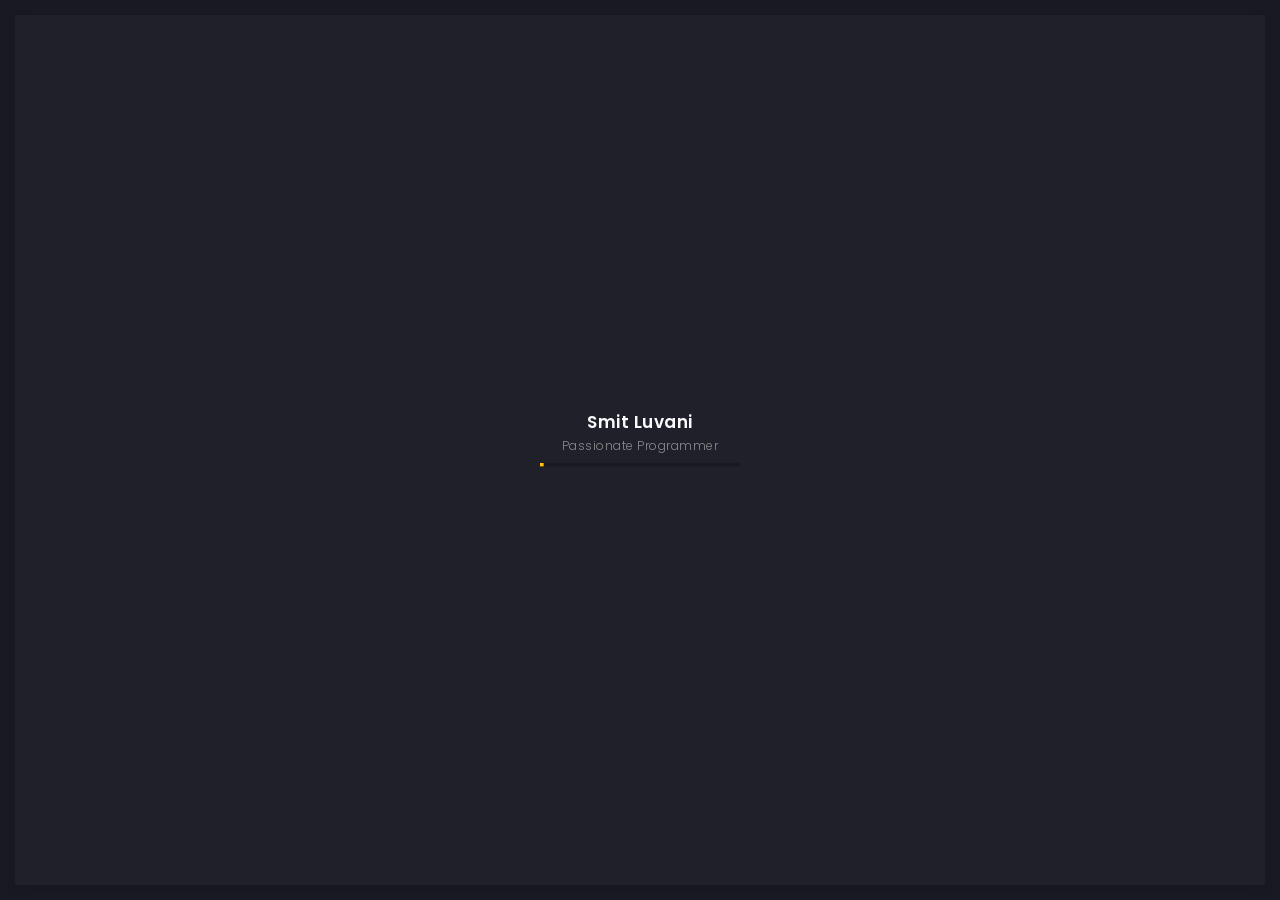
==== docs/index.html @ f1e3fe14 "fix: modify animated skill strings" ====
<!doctype html>
<html lang="en">

<head>
    <!-- Required meta tags -->
    <meta charset="utf-8">
    <meta name="viewport" content="width=device-width, initial-scale=1, shrink-to-fit=no">
    <!-- color of address bar in mobile browser -->
    <meta name="theme-color" content="#2B2B35">
    <!-- favicon  -->
    <link rel="shortcut icon" href="img/Smit Profile Image.jpeg" type="image/x-icon">
    <!-- bootstrap css -->
    <link rel="stylesheet" href="css/plugins/bootstrap.min.css">
    <!-- font awesome css -->
    <link rel="stylesheet" href="css/plugins/font-awesome.min.css">
    <!-- swiper css -->
    <link rel="stylesheet" href="css/plugins/swiper.min.css">
    <!-- fancybox css -->
    <link rel="stylesheet" href="css/plugins/fancybox.min.css">
    <!-- main css -->
    <link rel="stylesheet" href="css/style.css">

    <title>Smit Luvani - Portfolio</title>

    <meta name="title" content="Smit Luvani - Portfolio">
    <meta name="description" content="Smit Luvani is a software developer with lots of skills. Smit Luvani is very good at Node JS Express and Payment Gateway with performance and security.">
    <meta name="keywords" content="Web Developer, DevOps Engineer, AWS Expert, Node JS Developer, React JS Developer, React Native Developer">
    <meta name="robots" content="index, follow">
    <meta http-equiv="Content-Type" content="text/html; charset=utf-8">
    <meta name="language" content="English">
    <meta name="revisit-after" content="15 days">
    <meta name="author" content="Smit Luvani">

    <!-- Global site tag (gtag.js) - Google Analytics -->
    <script async src="https://www.googletagmanager.com/gtag/js?id=G-KPV6WG0MVK"></script>
    <script>
        window.dataLayer = window.dataLayer || [];

        function gtag() {
            dataLayer.push(arguments);
        }
        gtag('js', new Date());

        gtag('config', 'G-KPV6WG0MVK');
    </script>

    <!-- Custom CSS -->
    <style>
        i[class^='fas'] {
            color: #F1B608
        }
        
        i[class^='fab'] {
            color: #F1B608
        }
        
        .art-service-ib-content {
            min-height: 230px;
            padding: 0;
        }
    </style>
</head>

<body>

    <!-- app -->
    <div class="art-app art-app-onepage">

        <!-- mobile top bar -->
        <div class="art-mobile-top-bar"></div>

        <!-- app wrapper -->
        <div class="art-app-wrapper">

            <!-- app container end -->
            <div class="art-app-container">

                <!-- info bar -->
                <div class="art-info-bar">

                    <!-- menu bar frame -->
                    <div class="art-info-bar-frame">

                        <!-- info bar header -->
                        <div class="art-info-bar-header">
                            <!-- info bar button -->
                            <a class="art-info-bar-btn" href="#">
                                <!-- icon -->
                                <i class="fas fa-ellipsis-v"></i>
                            </a>
                            <!-- info bar button end -->
                        </div>
                        <!-- info bar header end -->

                        <!-- info bar header -->
                        <div class="art-header">
                            <!-- avatar -->
                            <div class="art-avatar">
                                <a data-fancybox="avatar" href="img/Smit Profile Image.jpeg" class="art-avatar-curtain">
                                    <img src="img/Smit Profile Image.jpeg" alt="avatar">
                                    <i class="fas fa-expand"></i>
                                </a>
                                <!-- available -->
                                <div class="art-lamp-light">
                                    <!-- add class 'art-not-available' if not available-->
                                    <div class="art-available-lamp" style="background: #0F9F48;"></div>
                                </div>
                            </div>
                            <!-- avatar end -->
                            <!-- name -->
                            <h5 class="art-name mb-10">Smit Luvani</h5>
                            <!-- post -->
                            <div class="art-sm-text">Full Stack Developer <br> Node JS & AWS Expert </div>
                        </div>
                        <!-- info bar header end -->

                        <!-- scroll frame -->
                        <div id="scrollbar2" class="art-scroll-frame">

                            <!-- info bar about -->
                            <div class="art-table p-15-15">
                                <!-- about text -->
                                <ul>
                                    <!-- Residence -->
                                    <li>
                                        <h6>Residence:</h6><span>Germany</span>
                                    </li>
                                    <!-- Pursued Degree -->
                                    <li>
                                        <h6>Degree Holds:</h6><span>B.Sc. IT</span>
                                    </li>
                                    <!-- Study -->
                                    <li>
                                        <h6>Studying:</h6><span>MS. Computer Science</span>
                                    </li>
                                    <!-- Title -->
                                    <li>
                                        <h6>Title:</h6><span>Full Stack + DevOps</span>
                                    </li>
                                </ul>
                            </div>
                            <!-- info bar about end -->

                            <!-- divider -->
                            <div class="art-ls-divider"></div>

                            <!-- language skills -->
                            <div class="art-lang-skills p-30-15">

                                <!-- skill -->
                                <div class="art-lang-skills-item">
                                    <div id="circleprog1" class="art-cirkle-progress"></div>
                                    <!-- title -->
                                    <h6>Review</h6>
                                </div>
                                <!-- skill end -->

                                <!-- skill -->
                                <div class="art-lang-skills-item">
                                    <div id="circleprog2" class="art-cirkle-progress"></div>
                                    <!-- title -->
                                    <h6>Response Time</h6>
                                </div>
                                <!-- skill end -->

                                <!-- skill -->
                                <div class="art-lang-skills-item">
                                    <div id="circleprog3" class="art-cirkle-progress"></div>
                                    <!-- title -->
                                    <h6>Up Time</h6>
                                </div>
                                <!-- skill end -->

                            </div>
                            <!-- language skills end -->

                            <!-- divider -->
                            <div class="art-ls-divider"></div>

                            <!-- hard skills -->
                            <div class="art-hard-skills p-30-15">

                                <!-- skill -->
                                <div class="art-hard-skills-item">
                                    <div class="art-skill-heading">
                                        <!-- title -->
                                        <h6>Node JS + Express</h6>
                                    </div>
                                    <!-- progressbar frame -->
                                    <div class="art-line-progress">
                                        <!-- progressbar -->
                                        <div id="lineprog1"></div>
                                    </div>
                                    <!-- progressbar frame end -->
                                </div>
                                <!-- skill end -->

                                <!-- skill -->
                                <div class="art-hard-skills-item">
                                    <div class="art-skill-heading">
                                        <!-- title -->
                                        <h6>Amazon Web Service</h6>
                                    </div>
                                    <!-- progressbar frame -->
                                    <div class="art-line-progress">
                                        <!-- progressbar -->
                                        <div id="lineprog2"></div>
                                    </div>
                                    <!-- progressbar frame end -->
                                </div>
                                <!-- skill end -->

                                <!-- skill -->
                                <div class="art-hard-skills-item">
                                    <div class="art-skill-heading">
                                        <!-- title -->
                                        <h6>Cloud Database (MongoDB, PostgreSQL, Firebase, MySQL)</h6>
                                    </div>
                                    <!-- progressbar frame -->
                                    <div class="art-line-progress">
                                        <!-- progressbar -->
                                        <div id="lineprog3"></div>
                                    </div>
                                    <!-- progressbar frame end -->
                                </div>
                                <!-- skill end -->

                                <!-- skill -->
                                <div class="art-hard-skills-item">
                                    <div class="art-skill-heading">
                                        <!-- title -->
                                        <h6>PHP (Core) & MySQL</h6>
                                    </div>
                                    <!-- progressbar frame -->
                                    <div class="art-line-progress">
                                        <!-- progressbar -->
                                        <div id="lineprog4"></div>
                                    </div>
                                    <!-- progressbar frame end -->
                                </div>
                                <!-- skill end -->

                                <!-- skill -->
                                <div class="art-hard-skills-item">
                                    <div class="art-skill-heading">
                                        <!-- title -->
                                        <h6>React/React Native</h6>
                                    </div>
                                    <!-- progressbar frame -->
                                    <div class="art-line-progress">
                                        <!-- progressbar -->
                                        <div id="lineprog5"></div>
                                    </div>
                                    <!-- progressbar frame end -->
                                </div>
                                <!-- skill end -->

                            </div>
                            <!-- language skills end -->

                            <!-- divider -->
                            <div class="art-ls-divider"></div>

                            <!-- knowledge list -->
                            <ul class="art-knowledge-list p-15-0">
                                <!-- list item -->
                                <li>Gitlab with CI/CD & GitHub</li>
                                <!-- list item -->
                                <li>Critical Thinking</li>
                                <!-- list item -->
                                <li>System Analysis</li>
                                <!-- list item -->
                                <li>Database Design</li>
                                <!-- list item -->
                                <li>Management Skill</li>
                            </ul>
                            <!-- knowledge list end -->

                            <!-- divider -->
                            <div class="art-ls-divider"></div>

                            <!-- links frame -->
                            <div class="art-links-frame p-15-15">

                                <!-- cv button -->
                                <a href="https://drive.google.com/file/d/1khyL3QjZ8IOMPHiY9hjAB1nT0ZFdfa6s/view" class="art-link" target="_blank">View Resume</a>
                            </div>
                            <!-- links frame end -->

                        </div>
                        <!-- scroll frame end -->

                        <!-- sidebar social -->
                        <div class="art-ls-social">
                            <!-- social link -->
                            <a href="https://www.linkedin.com/in/smit-luvani/" target="_blank"><i class="fab fa-linkedin-in"></i></a>
                            <!-- social link -->
                            <a href="https://gitlab.com/smit-luvani" target="_blank"><i class="fab fa-gitlab"></i></a>
                            <!-- social link -->
                            <a href="https://github.com/smit-luvani" target="_blank"><i class="fab fa-github"></i></a>
                            <!-- social link -->
                            <a href="https://www.linkedin.com/in/smit-luvani" target="_blank"><i class="fab fa-linkedin-in"></i></a>
                            <!-- social link -->
                            <a href="mailto:svluvani@gmail.com" target="_blank"><i class="fas fa-at"></i></a>
                        </div>
                        <!-- sidebar social end -->

                    </div>
                    <!-- menu bar frame end -->

                </div>
                <!-- info bar end -->

                <!-- content -->
                <div class="art-content">

                    <!-- curtain -->
                    <div class="art-curtain"></div>

                    <!-- top background -->
                    <div class="art-top-bg" style="background-image: url(img/bg.jpg)">
                        <!-- overlay -->
                        <div class="art-top-bg-overlay"></div>
                        <!-- overlay end -->
                    </div>
                    <!-- top background end -->

                    <!-- swup container -->
                    <div class="transition-fade" id="swup">

                        <!-- scroll frame -->
                        <div id="scrollbar" class="art-scroll-frame">

                            <!-- container -->
                            <div class="container-fluid">

                                <!-- row -->
                                <div class="row p-60-0 p-lg-30-0 p-md-15-0">
                                    <!-- col -->
                                    <div class="col-lg-12">

                                        <!-- banner -->
                                        <div class="art-a art-banner" style="background-image: url(img/bg.jpg)">
                                            <!-- banner back -->
                                            <div class="art-banner-back"></div>
                                            <!-- banner dec -->
                                            <div class="art-banner-dec"></div>
                                            <!-- banner overlay -->
                                            <div class="art-banner-overlay">
                                                <!-- main title -->
                                                <div class="art-banner-title">
                                                    <!-- title -->
                                                    <h1 class="mb-15">Web, Mobile & DevOps Developer</h1>
                                                    <!-- suptitle -->
                                                    <div class="art-lg-text art-code mb-25">&lt;<i>code</i>&gt; I <span class="txt-rotate" data-period="2000" data-rotate='[ "am Full Stack Developer.", "am React Native Developer", "can automate your integration and deployment"]'></span>&lt;/<i>code</i>&gt;</div>
                                                    <div class="art-buttons-frame">
                                                        <a href="https://drive.google.com/file/d/1khyL3QjZ8IOMPHiY9hjAB1nT0ZFdfa6s/view" class="art-btn art-btn-md" target="_blank"><span>Download Resume</span></a>
                                                    </div>
                                                </div>
                                                <!-- main title end -->
                                                <!-- photo -->
                                                <img src="img/Smit_Profile_Image-PNG.png" class="art-banner-photo" alt="Smit Luvani">
                                            </div>
                                            <!-- banner overlay end -->
                                        </div>
                                        <!-- banner end -->

                                    </div>
                                    <!-- col end -->
                                </div>
                                <!-- row end -->

                            </div>
                            <!-- container end -->

                            <!-- container -->
                            <div class="container-fluid">

                                <!-- row -->
                                <div class="row p-30-0">

                                    <!-- col -->
                                    <div class="col-md-3 col-6">

                                        <!-- couner frame -->
                                        <div class="art-counter-frame">
                                            <!-- counter -->
                                            <div class="art-counter-box">
                                                <!-- counter number -->
                                                <span class="art-counter">3</span><span class="art-counter-plus">+</span>
                                            </div>
                                            <!-- counter end -->
                                            <!-- title -->
                                            <h6>Years Experience</h6>
                                        </div>
                                        <!-- couner frame end -->

                                    </div>
                                    <!-- col end -->

                                    <!-- col -->
                                    <div class="col-md-3 col-6">

                                        <!-- couner frame -->
                                        <div class="art-counter-frame">
                                            <!-- counter -->
                                            <div class="art-counter-box">
                                                <!-- counter number -->
                                                <span class="art-counter">9</span>
                                            </div>
                                            <!-- counter end -->
                                            <!-- title -->
                                            <h6>Completed Long-Term Projects</h6>
                                        </div>
                                        <!-- couner frame end -->

                                    </div>
                                    <!-- col end -->

                                    <!-- col -->
                                    <div class="col-md-3 col-6">

                                        <!-- couner frame -->
                                        <div class="art-counter-frame">
                                            <!-- counter -->
                                            <div class="art-counter-box">
                                                <!-- counter number -->
                                                <span class="art-counter">6</span>
                                            </div>
                                            <!-- counter end -->
                                            <!-- title -->
                                            <h6>Under Continuous Development</h6>
                                        </div>
                                        <!-- couner frame end -->

                                    </div>
                                    <!-- col end -->

                                    <!-- col -->
                                    <div class="col-md-3 col-6">

                                        <!-- couner frame -->
                                        <div class="art-counter-frame">
                                            <!-- counter -->
                                            <div class="art-counter-box">
                                                <!-- counter number -->
                                                <span class="art-counter">20</span><span class="art-counter-plus">+</span>
                                            </div>
                                            <!-- counter end -->
                                            <!-- title -->
                                            <h6>Programming Language Skill</h6>
                                        </div>
                                        <!-- couner frame end -->

                                    </div>
                                    <!-- col end -->

                                </div>
                                <!-- row end -->

                            </div>
                            <!-- container end -->

                            <!-- container [CONTACT INFORMATION] -->
                            <div class="container-fluid">

                                <!-- row -->
                                <div class="row p-30-0">

                                    <!-- col -->
                                    <div class="col-lg-12">

                                        <!-- section title -->
                                        <div class="art-section-title">
                                            <!-- title frame -->
                                            <div class="art-title-frame">
                                                <!-- title -->
                                                <h4>Contact information</h4>
                                            </div>
                                            <!-- title frame end -->
                                        </div>
                                        <!-- section title end -->

                                    </div>
                                    <!-- col end -->
                                    <!-- col -->
                                    <div class="col-lg-4">
                                        <!-- contact card -->
                                        <div class="art-a art-card">
                                            <div class="art-table p-15-15">
                                                <ul>
                                                    <li>
                                                        <h6>Email:</h6><a href="mailto:svluvani@gmail.com" target="_blank">svluvani@gmail.com</a>
                                                    </li>
                                                    <li>
                                                        <h6>Skype:</h6><a href="https://join.skype.com/Dv6z9WKSfi8f" target="_blank">live:svluvani</a>
                                                    </li>
                                                    <li>
                                                        <h6>LinkedIn:</h6><a href="https://www.linkedin.com/in/smit-luvani/" target="_blank">View Profile</a>
                                                    </li>
                                                </ul>
                                            </div>
                                        </div>
                                        <!-- contact card end -->
                                    </div>
                                    <!-- col end -->
                                    <!-- col -->
                                    <div class="col-lg-4">
                                        <!-- contact card -->
                                        <div class="art-a art-card">
                                            <div class="art-table p-15-15">
                                                <ul>
                                                    <li>
                                                        <h6>Upwork:</h6><a href="https://www.upwork.com/o/profiles/users/~0181bcf5d5c69f77c4/?s=1110580755107926016" target="_blank">View Profile</a>
                                                    </li>
                                                    <li>
                                                        <h6>Github:</h6><a href="https://github.com/smit-luvani" target="_blank">View Profile</a>
                                                    </li>
                                                    <li>
                                                        <h6>Gitlab:</h6><a href="https://gitlab.com/smit-luvani" target="_blank">View Profile</a>
                                                    </li>
                                                </ul>
                                            </div>
                                        </div>
                                        <!-- contact card end -->

                                    </div>
                                    <!-- col end -->

                                    <!-- col -->
                                    <div class="col-lg-12 d-none">

                                        <!-- section title -->
                                        <div class="art-section-title">
                                            <!-- title frame -->
                                            <div class="art-title-frame">
                                                <!-- title -->
                                                <h4>Get in touch</h4>
                                            </div>
                                            <!-- title frame end -->
                                        </div>
                                        <!-- section title end -->

                                        <!-- contact form frame -->
                                        <div class="art-a art-card">

                                            <!-- contact form -->
                                            <form id="form" class="art-contact-form">
                                                <!-- form field -->
                                                <div class="art-form-field">
                                                    <!-- name input -->
                                                    <input id="name" name="name" class="art-input" type="text" placeholder="Name" required>
                                                    <!-- label -->
                                                    <label for="name"><i class="fas fa-user"></i></label>
                                                </div>
                                                <!-- form field end -->
                                                <!-- form field -->
                                                <div class="art-form-field">
                                                    <!-- email input -->
                                                    <input id="email" name="email" class="art-input" type="email" placeholder="Email" required>
                                                    <!-- label -->
                                                    <label for="email"><i class="fas fa-at"></i></label>
                                                </div>
                                                <!-- form field end -->
                                                <!-- form field -->
                                                <div class="art-form-field">
                                                    <!-- message textarea -->
                                                    <textarea id="message" name="text" class="art-input" placeholder="Message" required></textarea>
                                                    <!-- label -->
                                                    <label for="message"><i class="far fa-envelope"></i></label>
                                                </div>
                                                <!-- form field end -->
                                                <!-- button -->
                                                <div class="art-submit-frame">
                                                    <button class="art-btn art-btn-md art-submit" type="submit"><span>Send message</span></button>
                                                    <!-- success -->
                                                    <div class="art-success">Success <i class="fas fa-check"></i></div>
                                                </div>
                                            </form>
                                            <!-- contact form end -->

                                        </div>
                                        <!-- contact form frame end -->

                                    </div>
                                    <!-- col end -->

                                </div>
                                <!-- row end -->

                            </div>
                            <!-- container end -->

                            <!-- container [MY EXPERTISE] -->
                            <div class="container-fluid">

                                <!-- row -->
                                <div class="row">

                                    <!-- col -->
                                    <div class="col-lg-12">

                                        <!-- section title -->
                                        <div class="art-section-title">
                                            <!-- title frame -->
                                            <div class="art-title-frame">
                                                <!-- title -->
                                                <h4>My Expertise</h4>
                                            </div>
                                            <!-- title frame end -->
                                        </div>
                                        <!-- section title end -->

                                    </div>
                                    <!-- col end -->

                                    <!-- col -->
                                    <div class="col-lg-4 col-md-6">

                                        <!-- service -->
                                        <div class="art-a art-service-icon-box">
                                            <!-- service content -->
                                            <div class="art-service-ib-content">
                                                <!-- title -->
                                                <h5 class="mb-15"> <i class="fas fa-server"></i> Back-End Development </h5>
                                                <!-- text -->
                                                <div class="mb-15">I build APIs with server side validation and security. I have experienced in Node JS with Express framework. I am working as back-end developer since 3 years. I can work with monolithic and micro service
                                                    architecture.
                                                </div>
                                            </div>
                                            <!-- service content end -->
                                        </div>
                                        <!-- service end -->

                                    </div>
                                    <!-- col end -->

                                    <!-- col -->
                                    <div class="col-lg-4 col-md-6">

                                        <!-- service -->
                                        <div class="art-a art-service-icon-box">
                                            <!-- service content -->
                                            <div class="art-service-ib-content">
                                                <!-- title -->
                                                <h5 class="mb-15"> <i class="fas fa-tv"></i> Front-End Development</h5>
                                                <!-- text -->
                                                <div class="mb-15"> I'm working on React Native and React JS. Apart from that, I have very well experience of HTML + HTML5, CSS + CSS3, Javascript, JQuery and AJAX.</div>
                                            </div>
                                            <!-- service content end -->
                                        </div>
                                        <!-- service end -->

                                    </div>
                                    <!-- col end -->

                                    <!-- col -->
                                    <div class="col-lg-4 col-md-6">

                                        <!-- service -->
                                        <div class="art-a art-service-icon-box">
                                            <!-- service content -->
                                            <div class="art-service-ib-content">
                                                <!-- title -->
                                                <h5 class="mb-15"> <i class="fas fa-rocket"></i> CI/CD Pipeline</h5>
                                                <!-- text -->
                                                <div class="mb-15">Continuous Integration works by pushing small code chunks to your application’s codebase hosted in a Git repository, and to every push, run a pipeline of scripts to build the code changes. </div>
                                            </div>
                                            <!-- service content end -->
                                        </div>
                                        <!-- service end -->

                                    </div>
                                    <!-- col end -->

                                    <!-- col -->
                                    <div class="col-lg-4 col-md-6">

                                        <!-- service -->
                                        <div class="art-a art-service-icon-box">
                                            <!-- service content -->
                                            <div class="art-service-ib-content">
                                                <!-- title -->
                                                <h5 class="mb-15"> <i class="fas fa-database"></i> Database Design</h5>
                                                <!-- text -->
                                                <div class="mb-15">I have designed SQL and No SQL databases. It's very important to have valid, correct and meaningful architecture for an application.I have experience of MySQL, PostgreSQL, MongoDB, and Firebase Realtime
                                                    Database.
                                                </div>
                                            </div>
                                            <!-- service content end -->
                                        </div>
                                        <!-- service end -->

                                    </div>
                                    <!-- col end -->

                                    <!-- col -->
                                    <div class="col-lg-4 col-md-6">

                                        <!-- service -->
                                        <div class="art-a art-service-icon-box">
                                            <!-- service content -->
                                            <div class="art-service-ib-content">
                                                <!-- title -->
                                                <h5 class="mb-15"> <i class="fas fa-credit-card"></i> Payment Integration </h5>
                                                <!-- text -->
                                                <div class="mb-15">I have experience of integrating payment gateway with Stripe, Paypal, and Razorpay. My integrated projects have more than 1k successful payment received without any bug and security breaches. Payment are
                                                    validated with signature and verify through various steps before proceeding further. </div>
                                            </div>
                                            <!-- service content end -->
                                        </div>
                                        <!-- service end -->

                                    </div>
                                    <!-- col end -->

                                    <!-- col -->
                                    <div class="col-lg-4 col-md-6">

                                        <!-- service -->
                                        <div class="art-a art-service-icon-box">
                                            <!-- service content -->
                                            <div class="art-service-ib-content">
                                                <!-- title -->
                                                <h5 class="mb-15"><i class="fas fa-fire"></i> Firebase</h5>
                                                <!-- text -->
                                                <div class="mb-15">I have experience in firestore database and real-time database with Node JS. It's very easy to set, read, write and update database and implemented in many application. Also, I can setup cloud storage for
                                                    file storage and access through application or URL.
                                                </div>
                                            </div>
                                            <!-- service content end -->
                                        </div>
                                        <!-- service end -->

                                    </div>
                                    <!-- col end -->

                                    <!-- col -->
                                    <div class="col-lg-4 col-md-6">

                                        <!-- service -->
                                        <div class="art-a art-service-icon-box">
                                            <!-- service content -->
                                            <div class="art-service-ib-content">
                                                <!-- title -->
                                                <h5 class="mb-15"><i class="fab fa-rocketchat"></i> Web Socket</h5>
                                                <!-- text -->
                                                <div class="mb-15">I created live chat system same as whatsapp for a Node JS application and currently running perfectly with live chat, read/unread message and online status feature.
                                                </div>
                                            </div>
                                            <!-- service content end -->
                                        </div>
                                        <!-- service end -->

                                    </div>
                                    <!-- col end -->

                                    <!-- col -->
                                    <div class="col-lg-4 col-md-6">

                                        <!-- service -->
                                        <div class="art-a art-service-icon-box">
                                            <!-- service content -->
                                            <div class="art-service-ib-content">
                                                <!-- title -->
                                                <h5 class="mb-15"><i class="fas fa-clock"></i> Cron Jobs / Custom Scheduler</h5>
                                                <!-- text -->
                                                <div class="mb-15">I have implemented many scheduler to send email and sms for various purposes such as marketing and reminder. Scheduler makes users active on platform and keep in touch with application.
                                                </div>
                                            </div>
                                            <!-- service content end -->
                                        </div>
                                        <!-- service end -->

                                    </div>
                                    <!-- col end -->

                                    <!-- col -->
                                    <div class="col-lg-4 col-md-6">

                                        <!-- service -->
                                        <div class="art-a art-service-icon-box">
                                            <!-- service content -->
                                            <div class="art-service-ib-content">
                                                <!-- title -->
                                                <h5 class="mb-15"><i class="fab fa-mixcloud"></i> AWS EC2</h5>
                                                <!-- text -->
                                                <div class="mb-15">I have adequate knowledge of Elastic Compute Cloud (EC2) with Elastic Block Storage (EBS) and Elastic IP. I have configured many applications in EC2 instance. I have depth knowledge about security group
                                                    and volumes.
                                                </div>
                                            </div>
                                            <!-- service content end -->
                                        </div>
                                        <!-- service end -->

                                    </div>
                                    <!-- col end -->

                                    <!-- col -->
                                    <div class="col-lg-4 col-md-6">

                                        <!-- service -->
                                        <div class="art-a art-service-icon-box">
                                            <!-- service content -->
                                            <div class="art-service-ib-content">
                                                <!-- title -->
                                                <h5 class="mb-15"><i class="fas fa-network-wired"></i> AWS Load Balancer and Auto Scaling</h5>
                                                <!-- text -->
                                                <div class="mb-15">I can configure load balancer to route request or configure proxy to its dedicated endpoint server. It'll also scale servers horizontally.</div>
                                            </div>
                                            <!-- service content end -->
                                        </div>
                                        <!-- service end -->

                                    </div>
                                    <!-- col end -->

                                    <!-- col -->
                                    <div class="col-lg-4 col-md-6">

                                        <!-- service -->
                                        <div class="art-a art-service-icon-box">
                                            <!-- service content -->
                                            <div class="art-service-ib-content">
                                                <!-- title -->
                                                <h5 class="mb-15"><i class="fas fa-server"></i> AWS Beanstalk</h5>
                                                <!-- text -->
                                                <div class="mb-15">I have integrated Node JS application in AWS beanstalk with load balancer and auto scaling policy. I can make runnable application on multiple environments.</div>
                                            </div>
                                            <!-- service content end -->
                                        </div>
                                        <!-- service end -->

                                    </div>
                                    <!-- col end -->

                                    <!-- col -->
                                    <div class="col-lg-4 col-md-6">

                                        <!-- service -->
                                        <div class="art-a art-service-icon-box">
                                            <!-- service content -->
                                            <div class="art-service-ib-content">
                                                <!-- title -->
                                                <h5 class="mb-15"><i class="fas fa-hdd"></i> AWS S3 Storage & Cloudfront</h5>
                                                <!-- text -->
                                                <div class="mb-15">I have configured S3 storage with its bucket access policy to allowed public or domain specific request using Cloudfront origin access identity (OAI).</div>
                                            </div>
                                            <!-- service content end -->
                                        </div>
                                        <!-- service end -->

                                    </div>
                                    <!-- col end -->

                                    <!-- col -->
                                    <div class="col-lg-4 col-md-6">

                                        <!-- service -->
                                        <div class="art-a art-service-icon-box">
                                            <!-- service content -->
                                            <div class="art-service-ib-content">
                                                <!-- title -->
                                                <h5 class="mb-15"><i class="fas fa-database"></i> AWS RDS</h5>
                                                <!-- text -->
                                                <div class="mb-15">I can setup relational database in AWS for database such as MySQL, Microsoft SQL Server, Oracle and Postgres. I had setup PostGres database and connected it to Dbeaver and Node JS application</div>
                                            </div>
                                            <!-- service content end -->
                                        </div>
                                        <!-- service end -->

                                    </div>
                                    <!-- col end -->

                                    <!-- col -->
                                    <div class="col-lg-4 col-md-6">

                                        <!-- service -->
                                        <div class="art-a art-service-icon-box">
                                            <!-- service content -->
                                            <div class="art-service-ib-content">
                                                <!-- title -->
                                                <h5 class="mb-15"><i class="fab fa-expeditedssl"></i> AWS Route 53 & Certificate Manager</h5>
                                                <!-- text -->
                                                <div class="mb-15">I can configure custom domain with SSL certificate on domain and sub domains. I can route you beanstalk application using load balancer and auto scaling. I can routes sub domain to ARN or IP with SSL and
                                                    auto redirecting to https protocol.</div>
                                            </div>
                                            <!-- service content end -->
                                        </div>
                                        <!-- service end -->

                                    </div>
                                    <!-- col end -->

                                    <!-- col -->
                                    <div class="col-lg-4 col-md-6">

                                        <!-- service -->
                                        <div class="art-a art-service-icon-box">
                                            <!-- service content -->
                                            <div class="art-service-ib-content">
                                                <!-- title -->
                                                <h5 class="mb-15"><i class="fas fa-universal-access"></i> AWS Identity and Access Management (IAM)</h5>
                                                <!-- text -->
                                                <div class="mb-15">I have adequate and hands on experience on IAM and user policy. IAM helps me to control users on different policy and allow them to access specific service on my root account even via AWS Console, CLI or
                                                    SDK.
                                                </div>
                                            </div>
                                            <!-- service content end -->
                                        </div>
                                        <!-- service end -->

                                    </div>
                                    <!-- col end -->

                                    <!-- col -->
                                    <div class="col-lg-4 col-md-6">

                                        <!-- service -->
                                        <div class="art-a art-service-icon-box">
                                            <!-- service content -->
                                            <div class="art-service-ib-content">
                                                <!-- title -->
                                                <h5 class="mb-15"><i class="fas fa-universal-access"></i> AWS Cloudfront </h5>
                                                <!-- text -->
                                                <div class="mb-15">I created distribution network with AWS S3 Bucket to provide bucket files via subdomain in cloudflare. It's helps to hide origin source of your bucket and available at your subdomain is easy to show authenticity
                                                    of application. </div>
                                            </div>
                                            <!-- service content end -->
                                        </div>
                                        <!-- service end -->

                                    </div>
                                    <!-- col end -->

                                    <!-- col -->
                                    <div class="col-lg-4 col-md-6">

                                        <!-- service -->
                                        <div class="art-a art-service-icon-box">
                                            <!-- service content -->
                                            <div class="art-service-ib-content">
                                                <!-- title -->
                                                <h5 class="mb-15"><i class="fab fa-windows"></i> OS Experience</h5>
                                                <!-- text -->
                                                <div class="mb-15">I have adequate knowledge and experienced about operating system. I am able to handle Windows, Ubuntu and Linux Servers. I have strong knowledge of Linux Command.</div>
                                            </div>
                                            <!-- service content end -->
                                        </div>
                                        <!-- service end -->

                                    </div>
                                    <!-- col end -->

                                    <!-- col -->
                                    <div class="col-lg-4 col-md-6">

                                        <!-- service -->
                                        <div class="art-a art-service-icon-box">
                                            <!-- service content -->
                                            <div class="art-service-ib-content">
                                                <!-- title -->
                                                <h5 class="mb-15"><i class="fab fa-wordpress"></i> WordPress</h5>
                                                <!-- text -->
                                                <div class="mb-15">I have experience in Wordpress. I have made complete Website project that has Divi Theme. WordPress is one of my favorite since it creates a quick solution for clients who tends quick portfolio website.</div>
                                            </div>
                                            <!-- service content end -->
                                        </div>
                                        <!-- service end -->

                                    </div>
                                    <!-- col end -->

                                </div>
                                <!-- row end -->

                            </div>
                            <!-- container end -->

                            <!-- container [CMS and CRM] -->
                            <div class="container-fluid">

                                <!-- row -->
                                <div class="row">

                                    <!-- col -->
                                    <div class="col-lg-12">

                                        <!-- section title -->
                                        <div class="art-section-title">
                                            <!-- title frame -->
                                            <div class="art-title-frame">
                                                <!-- title -->
                                                <h4> CMS and CRM Integration </h4>
                                            </div>
                                            <!-- title frame end -->
                                        </div>
                                        <!-- section title end -->

                                    </div>
                                    <!-- col end -->

                                    <!-- col -->
                                    <div class="col-lg-4 col-md-6">

                                        <!-- service -->
                                        <div class="art-a art-service-icon-box">
                                            <!-- service content -->
                                            <div class="art-service-ib-content">
                                                <!-- title -->
                                                <h5 class="mb-15"><i class="fab fa-sketch"></i> Sanity</h5>
                                                <!-- text -->
                                                <div class="mb-15">Sanity IO is popular CMS and I have made a project using sanity studio. I integrated Sanity DB with Node JS API for providing endless services for mobile application. It reduce lots of works for back-end
                                                    for handling complex and nested data.
                                                </div>
                                            </div>
                                            <!-- service content end -->
                                        </div>
                                        <!-- service end -->

                                    </div>
                                    <!-- col end -->

                                    <!-- col -->
                                    <div class="col-lg-4 col-md-6">

                                        <!-- service -->
                                        <div class="art-a art-service-icon-box">
                                            <!-- service content -->
                                            <div class="art-service-ib-content">
                                                <!-- title -->
                                                <h5 class="mb-15"><i class="fas fa-bullseye"></i> Zoho CRM </h5>
                                                <!-- text -->
                                                <div class="mb-15">Zoho CRM is one of the popular CRM and I have made a project using Zoho CRM. I integrated Zoho CRM with webhook for user and subscription management
                                                </div>
                                            </div>
                                            <!-- service content end -->
                                        </div>
                                        <!-- service end -->

                                    </div>
                                    <!-- col end -->

                                </div>
                                <!-- row end -->

                            </div>
                            <!-- container end -->

                            <!-- container [BASIC KNOWLEDGE] -->
                            <div class="container-fluid">

                                <!-- row -->
                                <div class="row">

                                    <!-- col -->
                                    <div class="col-lg-12">

                                        <!-- section title -->
                                        <div class="art-section-title">
                                            <!-- title frame -->
                                            <div class="art-title-frame">
                                                <!-- title -->
                                                <h4>Experience cum Basic Knowledge </h4>
                                            </div>
                                            <!-- title frame end -->
                                        </div>
                                        <!-- section title end -->

                                    </div>
                                    <!-- col end -->

                                    <!-- col -->
                                    <div class="col-lg-4 col-md-6">

                                        <!-- service -->
                                        <div class="art-a art-service-icon-box">
                                            <!-- service content -->
                                            <div class="art-service-ib-content">
                                                <!-- title -->
                                                <h5 class="mb-15"><i class="fab fa-docker"></i> Docker & Kubernetes</h5>
                                                <!-- text -->
                                                <div class="mb-15">Docker is one of OS virtualization platform to deliver application package called containers. I have knowledge about implementation, image creation, image pull and OS commands to make application live on
                                                    server.
                                                </div>
                                            </div>
                                            <!-- service content end -->
                                        </div>
                                        <!-- service end -->

                                    </div>
                                    <!-- col end -->

                                    <!-- col -->
                                    <div class="col-lg-4 col-md-6">

                                        <!-- service -->
                                        <div class="art-a art-service-icon-box">
                                            <!-- service content -->
                                            <div class="art-service-ib-content">
                                                <!-- title -->
                                                <h5 class="mb-15"><i class="fab fa-aws"></i> AWS Lambda</h5>
                                                <!-- text -->
                                                <div class="mb-15">I have knowledge about lambda function and its serverless and event-driven architecture. I can make it to hit API and get back with response text. AWS Lambda reduce cost on computation billing over period.</div>
                                            </div>
                                            <!-- service content end -->
                                        </div>
                                        <!-- service end -->

                                    </div>
                                    <!-- col end -->

                                    <!-- col -->
                                    <div class="col-lg-4 col-md-6">

                                        <!-- service -->
                                        <div class="art-a art-service-icon-box">
                                            <!-- service content -->
                                            <div class="art-service-ib-content">
                                                <!-- title -->
                                                <h5 class="mb-15"><i class="fab fa-aws"></i> AWS Shield</h5>
                                                <!-- text -->
                                                <div class="mb-15">Using Shield service, It can prevent DDoS attack and minimize downtime and latency of your application on AWS. It reduce unusual and unauthentic traffic over the application. </div>
                                            </div>
                                            <!-- service content end -->
                                        </div>
                                        <!-- service end -->

                                    </div>
                                    <!-- col end -->

                                    <!-- col -->
                                    <div class="col-lg-4 col-md-6">

                                        <!-- service -->
                                        <div class="art-a art-service-icon-box">
                                            <!-- service content -->
                                            <div class="art-service-ib-content">
                                                <!-- title -->
                                                <h5 class="mb-15"><i class="fab fa-aws"></i> AWS Cognito</h5>
                                                <!-- text -->
                                                <div class="mb-15">Cognito is authorization service provided by Amazon Web Service. It helps APIs to authenticate users and can be use as middleware. It supports Google, Facebook, apple etc. authentication via SAML (Security
                                                    Assertion Markup Language) 2.0 and OpenID connect.</div>
                                            </div>
                                            <!-- service content end -->
                                        </div>
                                        <!-- service end -->

                                    </div>
                                    <!-- col end -->

                                    <!-- col -->
                                    <div class="col-lg-4 col-md-6">

                                        <!-- service -->
                                        <div class="art-a art-service-icon-box">
                                            <!-- service content -->
                                            <div class="art-service-ib-content">
                                                <!-- title -->
                                                <h5 class="mb-15"><i class="fab fa-aws"></i> AWS SNS/SQS</h5>
                                                <!-- text -->
                                                <div class="mb-15">Simple Notification service is pubsub method to publish topic-message to subscriber on the specific event. It helps to reduce work in backend as well as help to get alert on server events like usage limit
                                                    exceed etc. SQS enables to queue processing for distributed system, serverless app and microservice. </div>
                                            </div>
                                            <!-- service content end -->
                                        </div>
                                        <!-- service end -->

                                    </div>
                                    <!-- col end -->

                                    <!-- col -->
                                    <div class="col-lg-4 col-md-6">

                                        <!-- service -->
                                        <div class="art-a art-service-icon-box">
                                            <!-- service content -->
                                            <div class="art-service-ib-content">
                                                <!-- title -->
                                                <h5 class="mb-15"><i class="fab fa-aws"></i> Ethereum/Remix</h5>
                                                <!-- text -->
                                                <div class="mb-15">With emerging technology for circular economy, I am try to improve my self with smart contract using Solidity language for Web 3.0. I have deployed a contract for learning purpose. I am looking for work
                                                    from you. Blockchain is future and would like to get hands on it. </div>
                                            </div>
                                            <!-- service content end -->
                                        </div>
                                        <!-- service end -->

                                    </div>
                                    <!-- col end -->

                                </div>
                                <!-- row end -->

                            </div>
                            <!-- container end -->

                            <!-- container [SOFTWARE ARCHITECTURE] -->
                            <div class="container-fluid">

                                <!-- row -->
                                <div class="row">

                                    <!-- col -->
                                    <div class="col-lg-12">

                                        <!-- section title -->
                                        <div class="art-section-title">
                                            <!-- title frame -->
                                            <div class="art-title-frame">
                                                <!-- title -->
                                                <h4>Software Architecture</h4>
                                            </div>
                                            <!-- title frame end -->
                                        </div>
                                        <!-- section title end -->

                                    </div>
                                    <!-- col end -->

                                    <!-- col -->
                                    <div class="col-lg-4 col-md-6">

                                        <!-- service -->
                                        <div class="art-a art-service-icon-box">
                                            <!-- service content -->
                                            <div class="art-service-ib-content">
                                                <!-- title -->
                                                <h5 class="mb-15"><i class="fas fa-sitemap"></i> Monolithic</h5>
                                                <!-- text -->
                                                <div class="mb-15">I have worked on various project with monolithic architecture and successfully handout with reliable solution for users. I'd complex, web socket and payment gateway integrated projects with this architecture.
                                                </div>
                                            </div>
                                            <!-- service content end -->
                                        </div>
                                        <!-- service end -->

                                    </div>
                                    <!-- col end -->

                                    <!-- col -->
                                    <div class="col-lg-4 col-md-6">

                                        <!-- service -->
                                        <div class="art-a art-service-icon-box">
                                            <!-- service content -->
                                            <div class="art-service-ib-content">
                                                <!-- title -->
                                                <h5 class="mb-15"> <i class="fas fa-project-diagram"></i> Microservice Architecture</h5>
                                                <!-- text -->
                                                <div class="mb-15">I have knowledge about microservice architecture. I have a running project under this architecture term. It uses docker and AWS to handle serverless application to connect each function (microservice) of
                                                    application.
                                                </div>
                                            </div>
                                            <!-- service content end -->
                                        </div>
                                        <!-- service end -->

                                    </div>
                                    <!-- col end -->

                                </div>
                                <!-- row end -->

                            </div>
                            <!-- container end -->

                            <!-- container [CODE MANAGEMENT] -->
                            <div class="container-fluid">

                                <!-- row -->
                                <div class="row">

                                    <!-- col -->
                                    <div class="col-lg-12">

                                        <!-- section title -->
                                        <div class="art-section-title">
                                            <!-- title frame -->
                                            <div class="art-title-frame">
                                                <!-- title -->
                                                <h4>Source Code Management</h4>
                                            </div>
                                            <!-- title frame end -->
                                        </div>
                                        <!-- section title end -->

                                    </div>
                                    <!-- col end -->

                                    <!-- col -->
                                    <div class="col-lg-4 col-md-6">

                                        <!-- service -->
                                        <div class="art-a art-service-icon-box">
                                            <!-- service content -->
                                            <div class="art-service-ib-content">
                                                <!-- title -->
                                                <h5 class="mb-15"><i class="fab fa-github"></i> Github</h5>
                                                <!-- text -->
                                                <div class="mb-15">I am well experienced in GitHub with administrative access on various project to handle branches with corresponding versioning and environments. I did code review from pull request and merge to respected
                                                    branches after successful revision by requested users.</div>
                                            </div>
                                            <!-- service content end -->
                                        </div>
                                        <!-- service end -->

                                    </div>
                                    <!-- col end -->

                                    <!-- col -->
                                    <div class="col-lg-4 col-md-6">

                                        <!-- service -->
                                        <div class="art-a art-service-icon-box">
                                            <!-- service content -->
                                            <div class="art-service-ib-content">
                                                <!-- title -->
                                                <h5 class="mb-15"><i class="fab fa-gitlab"></i> Gitlab</h5>
                                                <!-- text -->
                                                <div class="mb-15">I have hands on experience in gitlab with projects and groups. I have handled CI/CD with protected variables and branches. I have administrative access for applications to manage user access, issue, pull
                                                    request and merge request. </div>
                                            </div>
                                            <!-- service content end -->
                                        </div>
                                        <!-- service end -->

                                    </div>
                                    <!-- col end -->

                                    <!-- col -->
                                    <div class="col-lg-4 col-md-6">

                                        <!-- service -->
                                        <div class="art-a art-service-icon-box">
                                            <!-- service content -->
                                            <div class="art-service-ib-content">
                                                <!-- title -->
                                                <h5 class="mb-15"><i class="fab fa-bitbucket"></i> BitBucket</h5>
                                                <!-- text -->
                                                <div class="mb-15">I have basic knowledge on bitbucket and it's depended on git technology so it's very easy to accept the this SaaS for any project.</div>
                                            </div>
                                            <!-- service content end -->
                                        </div>
                                        <!-- service end -->

                                    </div>
                                    <!-- col end -->

                                </div>
                                <!-- row end -->

                            </div>
                            <!-- container end -->

                            <!-- container [PROJECT MANAGEMENT] -->
                            <div class="container-fluid">

                                <!-- row -->
                                <div class="row">

                                    <!-- col -->
                                    <div class="col-lg-12">

                                        <!-- section title -->
                                        <div class="art-section-title">
                                            <!-- title frame -->
                                            <div class="art-title-frame">
                                                <!-- title -->
                                                <h4>Project Management</h4>
                                            </div>
                                            <!-- title frame end -->
                                        </div>
                                        <!-- section title end -->

                                    </div>
                                    <!-- col end -->

                                    <!-- col -->
                                    <div class="col-lg-4 col-md-6">

                                        <!-- service -->
                                        <div class="art-a art-service-icon-box">
                                            <!-- service content -->
                                            <div class="art-service-ib-content">
                                                <!-- title -->
                                                <h5 class="mb-15"><i class="fas fa-layer-group"></i> Scrum</h5>
                                                <!-- text -->
                                                <div class="mb-15">I have worked in team with SCRUM methodology for developing, delivering and sustaining complex products.</div>
                                            </div>
                                            <!-- service content end -->
                                        </div>
                                        <!-- service end -->

                                    </div>
                                    <!-- col end -->

                                    <!-- col -->
                                    <div class="col-lg-4 col-md-6">

                                        <!-- service -->
                                        <div class="art-a art-service-icon-box">
                                            <!-- service content -->
                                            <div class="art-service-ib-content">
                                                <!-- title -->
                                                <h5 class="mb-15"><i class="fas fa-recycle"></i> Agile</h5>
                                                <!-- text -->
                                                <div class="mb-15">I have also experience agile practice for iterative approach to project management and software development for faster development.</div>
                                            </div>
                                            <!-- service content end -->
                                        </div>
                                        <!-- service end -->

                                    </div>
                                    <!-- col end -->

                                    <!-- col -->
                                    <div class="col-lg-4 col-md-6">

                                        <!-- service -->
                                        <div class="art-a art-service-icon-box">
                                            <!-- service content -->
                                            <div class="art-service-ib-content">
                                                <!-- title -->
                                                <h5 class="mb-15"><i class="fab fa-dev"></i> DevOps</h5>
                                                <!-- text -->
                                                <div class="mb-15">I personally implemented a project using DevOps methodology which allows me to quick bug fix and improve product with market demands. It helps to reduce failure rate of new releases.</div>
                                            </div>
                                            <!-- service content end -->
                                        </div>
                                        <!-- service end -->

                                    </div>
                                    <!-- col end -->

                                    <!-- col -->
                                    <div class="col-lg-4 col-md-6">

                                        <!-- service -->
                                        <div class="art-a art-service-icon-box">
                                            <!-- service content -->
                                            <div class="art-service-ib-content">
                                                <!-- title -->
                                                <h5 class="mb-15"><i class="fab fa-trello"></i> Jira / Trello</h5>
                                                <!-- text -->
                                                <div class="mb-15">Both SaaS are easy to task management (Kanban Method/Approach) for any application and I prefer both for respected client on his projects. </div>
                                            </div>
                                            <!-- service content end -->
                                        </div>
                                        <!-- service end -->

                                    </div>
                                    <!-- col end -->

                                </div>
                                <!-- row end -->

                            </div>
                            <!-- container end -->

                            <!-- container [Data Science] -->
                            <div class="container-fluid">

                                <!-- row -->
                                <div class="row">

                                    <!-- col -->
                                    <div class="col-lg-12">

                                        <!-- section title -->
                                        <div class="art-section-title">
                                            <!-- title frame -->
                                            <div class="art-title-frame">
                                                <!-- title -->
                                                <h4>Data Science</h4>
                                            </div>
                                            <!-- title frame end -->
                                        </div>
                                        <!-- section title end -->

                                    </div>
                                    <!-- col end -->

                                    <!-- col -->
                                    <div class="col-lg-4 col-md-6">

                                        <!-- service -->
                                        <div class="art-a art-service-icon-box">
                                            <!-- service content -->
                                            <div class="art-service-ib-content">
                                                <!-- title -->
                                                <h5 class="mb-15"><i class="fas fa-robot"></i> Deep Learning</h5>
                                                <!-- text -->
                                                <div class="mb-15">I gained knowledge and programming experience in Deep Learning through my master studies at university. I have worked on pytorch for CNN, ResNet, Transfer Learning for Saliency Prediction, and Variational
                                                    AutoEncoders. </div>
                                            </div>
                                            <!-- service content end -->
                                        </div>
                                        <!-- service end -->

                                    </div>
                                    <!-- col end -->

                                    <!-- col -->
                                    <div class="col-lg-4 col-md-6">

                                        <!-- service -->
                                        <div class="art-a art-service-icon-box">
                                            <!-- service content -->
                                            <div class="art-service-ib-content">
                                                <!-- title -->
                                                <h5 class="mb-15"><i class="fas fa-chart-line"></i> Machine Learning</h5>
                                                <!-- text -->
                                                <div class="mb-15">I and my colleague made report on AirBnb San Francisco using Logistic Regression, Lasso CV, Ridge CV and Polynomial Regression model to analyse the data and predict the price for new hotel in the same location.</div>
                                            </div>
                                            <!-- service content end -->
                                        </div>
                                        <!-- service end -->

                                    </div>
                                    <!-- col end -->

                                </div>
                                <!-- row end -->

                            </div>
                            <!-- container end -->

                            <!-- container [LIVE PROJECTS] -->
                            <div class="container-fluid">

                                <!-- row -->
                                <div class="row p-30-0">

                                    <!-- col -->
                                    <div class="col-lg-12">

                                        <!-- section title -->
                                        <div class="art-section-title">
                                            <!-- title frame -->
                                            <div class="art-title-frame">
                                                <!-- title -->
                                                <h4>Projects <small style="font-size: 9px;"><a href="https://www.linkedin.com/in/smit-luvani/"> (View More) </a></small></h4>
                                            </div>
                                            <!-- title frame end -->
                                            <!-- right frame -->
                                            <div class="art-right-frame d-none">
                                                <!-- filter -->
                                                <div class="art-filter">
                                                    <!-- filter link -->
                                                    <a href="#" data-filter="*" class="art-link art-current">All Categories</a>
                                                    <!-- filter link -->
                                                    <a href="#" data-filter=".admin_portal" class="art-link">Administrator Portal</a>
                                                    <!-- filter link -->
                                                    <a href="#" data-filter=".logos" class="art-link"></a>
                                                    <!-- filter link -->
                                                    <a href="#" data-filter=".drawings" class="art-link">Drawings</a>
                                                    <!-- filter link -->
                                                    <a href="#" data-filter=".ui" class="art-link">UI Elements</a>
                                                </div>
                                                <!-- filter end -->
                                            </div>
                                            <!-- right frame end -->
                                        </div>
                                        <!-- section title end -->

                                    </div>
                                    <!-- col end -->

                                    <div class="art-grid art-grid-3-col art-gallery">

                                        <!-- grid item -->
                                        <div class="art-grid-item webTemplates">
                                            <!-- grid item frame -->
                                            <a data-fancybox="gallery" href="img/works/original-size/FWG.png" class="art-a art-portfolio-item-frame art-horizontal">
                                                <!-- img -->
                                                <img src="img/works/original-size/FWG.png" alt="item">
                                                <!-- zoom icon -->
                                                <span class="art-item-hover"><i class="fas fa-expand"></i></span>
                                            </a>
                                            <!-- grid item frame end -->
                                            <!-- description -->
                                            <div class="art-item-description">
                                                <!-- title -->
                                                <h5 class="mb-15">Fitness With Gomzi</h5>
                                                <div class="mb-15">Best Dietitian & Nutritionist in Surat</div>
                                                <!-- button -->
                                                <a href="https://fitnesswithgomzi.com/" target="_blank" class="art-link art-color-link art-w-chevron">Visit Website</a>
                                            </div>
                                            <!-- description end -->

                                        </div>
                                        <!-- grid item end -->

                                        <!-- grid item -->
                                        <div class="art-grid-item logos">
                                            <!-- grid item frame -->
                                            <a data-fancybox="gallery" href="img/works/original-size/FG-DIGITAL.png" class="art-a art-portfolio-item-frame art-vertical">
                                                <!-- img -->
                                                <img src="img/works/original-size/FG-DIGITAL.png" alt="item">
                                                <!-- zoom icon -->
                                                <span class="art-item-hover"><i class="fas fa-expand"></i></span>
                                            </a>
                                            <!-- grid item frame end -->
                                            <!-- description -->
                                            <div class="art-item-description">
                                                <!-- title -->
                                                <h5 class="mb-15">FG Digital</h5>
                                                <div class="mb-15">Project Management System for Client and Client Portal</div>
                                                <!-- button -->
                                                <a href="https://fgdigitals.com/fg-pms.html" target="_blank" class="art-link art-color-link art-w-chevron">Visit Website</a>
                                            </div>
                                            <!-- description end -->

                                        </div>
                                        <!-- grid item end -->

                                        <!-- grid item -->
                                        <div class="art-grid-item drawings">
                                            <!-- grid item frame -->
                                            <a data-fancybox="gallery" href="img/works/original-size/FG-DIGITAL-FREEDOM.png" class="art-a art-portfolio-item-frame art-square">
                                                <!-- img -->
                                                <img src="img/works/original-size/FG-DIGITAL-FREEDOM.png" alt="item">
                                                <!-- zoom icon -->
                                                <span class="art-item-hover"><i class="fas fa-expand"></i></span>
                                            </a>
                                            <!-- grid item frame end -->
                                            <!-- description -->
                                            <div class="art-item-description">
                                                <!-- title -->
                                                <h5 class="mb-15">Digital Freedom</h5>
                                                <div class="mb-15">Freedom Program for Corporate to grow their business </div>
                                                <!-- button -->
                                                <a href="https://fgdigitals.com/digital-freedom-program.html" target="_blank" class="art-link art-color-link art-w-chevron">Visit Website</a>
                                            </div>
                                            <!-- description end -->

                                        </div>
                                        <!-- grid item end -->

                                        <!-- grid item -->
                                        <div class="art-grid-item ui">
                                            <!-- grid item frame -->
                                            <a data-fancybox="gallery" href="img/works/original-size/FG-MEALS.png" class="art-a art-portfolio-item-frame art-vertical">
                                                <!-- img -->
                                                <img src="img/works/original-size/FG-MEALS.png" alt="item">
                                                <!-- zoom icon -->
                                                <span class="art-item-hover"><i class="fas fa-expand"></i></span>
                                            </a>
                                            <!-- grid item frame end -->
                                            <!-- description -->
                                            <div class="art-item-description">
                                                <!-- title -->
                                                <h5 class="mb-15">FG Meals</h5>
                                                <div class="mb-15">Diet Food Delivery with Customization Full Day Meals</div>
                                                <!-- button -->
                                            </div>
                                            <!-- description end -->

                                        </div>
                                        <!-- grid item end -->

                                        <!-- grid item -->
                                        <div class="art-grid-item webTemplates">
                                            <!-- grid item frame -->
                                            <a data-fancybox="gallery" href="img/works/original-size/FG-IIT.png" class="art-a art-portfolio-item-frame art-square">
                                                <!-- img -->
                                                <img src="img/works/original-size/FG-IIT.png" alt="item">
                                                <!-- zoom icon -->
                                                <span class="art-item-hover"><i class="fas fa-expand"></i></span>
                                            </a>
                                            <!-- grid item frame end -->
                                            <!-- description -->
                                            <div class="art-item-description">
                                                <!-- title -->
                                                <h5 class="mb-15">FG IIT</h5>
                                                <div class="mb-15">Online Teaching Portal with Examination and Certificate Distribution System</div>
                                                <!-- button -->
                                                <a href="https://fgit.in/" target="_blank" class="art-link art-color-link art-w-chevron">Visit Website</a>
                                            </div>
                                            <!-- description end -->

                                        </div>
                                        <!-- grid item end -->

                                        <!-- grid item -->
                                        <div class="art-grid-item webTemplates">
                                            <!-- grid item frame -->
                                            <a data-fancybox="gallery" href="img/works/original-size/SEMICOLON-SOLUTION.png" class="art-a art-portfolio-item-frame art-square">
                                                <!-- img -->
                                                <img src="img/works/original-size/SEMICOLON-SOLUTION.png" alt="item">
                                                <!-- zoom icon -->
                                                <span class="art-item-hover"><i class="fas fa-expand"></i></span>
                                            </a>
                                            <!-- grid item frame end -->
                                            <!-- description -->
                                            <div class="art-item-description">
                                                <!-- title -->
                                                <h5 class="mb-15">Semicolon Solution</h5>
                                                <!-- button -->
                                                <a href="https://www.semicolonsolution.com/" target="_blank" class="art-link art-color-link art-w-chevron">Visit Website</a>
                                            </div>
                                            <!-- description end -->

                                        </div>
                                        <!-- grid item end -->
                                    </div>
                                </div>
                                <!-- row end -->

                            </div>
                            <!-- container end -->

                            <!-- container [CERTIFICATES] -->
                            <div class="container-fluid">

                                <!-- row -->
                                <div class="row">

                                    <!-- col -->
                                    <div class="col-lg-6">

                                        <!-- section title -->
                                        <div class="art-section-title">
                                            <!-- title frame -->
                                            <div class="art-title-frame">
                                                <!-- title -->
                                                <h4>Certificates</h4>
                                            </div>
                                            <!-- title frame end -->
                                        </div>
                                        <!-- section title end -->

                                        <!-- timeline -->
                                        <div class="art-timeline art-gallery" id="history">
                                            <div class="art-timeline-item">
                                                <div class="art-timeline-mark-light"></div>
                                                <div class="art-timeline-mark"></div>

                                                <div class="art-a art-timeline-content">
                                                    <div class="art-card-header">
                                                        <div class="art-left-side">
                                                            <h5>AWS Cloud Practitioner Essentials (Second Edition)</h5>
                                                            <div class="art-el-suptitle mb-15">AWS Training</div>
                                                        </div>
                                                        <div class="art-right-side">
                                                            <span class="art-date">3 September, 2020</span>
                                                        </div>
                                                    </div>

                                                    <p>I have successfully completed course and make it clear understanding towards AWS Cloud.</p>
                                                    <a data-fancybox="diplome" href="files/AWS Cloud Practitioner Essentials (Second Edition).pdf" class="art-link art-color-link art-w-chevron">View Certificate</a>
                                                </div>
                                            </div>

                                            <div class="art-timeline-item">
                                                <div class="art-timeline-mark-light"></div>
                                                <div class="art-timeline-mark"></div>

                                                <div class="art-a art-timeline-content">
                                                    <div class="art-card-header">
                                                        <div class="art-left-side">
                                                            <h5>Microsoft Azure Administrator</h5>
                                                            <div class="art-el-suptitle mb-15">Cognixia</div>
                                                        </div>
                                                        <div class="art-right-side">
                                                            <span class="art-date">19 July, 2019</span>
                                                        </div>
                                                    </div>
                                                    <p>I have attend Webinar for "Understanding the new AZ-103 : Microsoft Azure Administrator" and got adequate information and knowledge about azure cloud.</p>
                                                    <a data-fancybox="diplome" href="files/Smit Luvani Cognixia.pdf" class="art-link art-color-link art-w-chevron">View Certificate</a>
                                                </div>
                                            </div>

                                        </div>
                                        <!-- timeline end -->

                                    </div>
                                    <div class="col-lg-6">

                                        <!-- section title -->
                                        <div class="art-section-title">
                                            <!-- title frame -->
                                            <div class="art-title-frame">
                                                <!-- title -->
                                                <h4>Personal Projects</h4>
                                            </div>
                                            <!-- title frame end -->
                                        </div>
                                        <!-- section title end -->

                                        <!-- timeline -->
                                        <div class="art-timeline">

                                            <div class="art-timeline-item">
                                                <div class="art-timeline-mark-light"></div>
                                                <div class="art-timeline-mark"></div>


                                                <div class="art-a art-timeline-content">
                                                    <div class="art-card-header">
                                                        <div class="art-left-side">
                                                            <h5>Express Forster</h5>
                                                            <div class="art-el-suptitle mb-15">Express Pre Configured Template </div>
                                                        </div>
                                                        <div class="art-right-side">
                                                            <span class="art-date">Oct 2020 - Present</span>
                                                        </div>
                                                    </div>
                                                    <p>A Node JS Express Quick Start Templates with AWS S3, Razorpay, Firebase, Node Mailer, Mongoose (MongoDB), and many other services. Template has organized directory structure and MVC framework in-built
                                                        capable to handle huge traffic. </p>
                                                    <a href="https://github.com/smit-luvani/express-forster" class="art-link art-color-link art-w-chevron" target="_blank">Go to Repository</a>
                                                </div>
                                            </div>

                                            <div class="art-timeline-item">
                                                <div class="art-timeline-mark-light"></div>
                                                <div class="art-timeline-mark"></div>


                                                <div class="art-a art-timeline-content">
                                                    <div class="art-card-header">
                                                        <div class="art-left-side">
                                                            <h5>School Score</h5>
                                                            <div class="art-el-suptitle mb-15">Online School Management Platform</div>
                                                        </div>
                                                        <div class="art-right-side">
                                                            <span class="art-date">July 2019 - Present</span>
                                                        </div>
                                                    </div>
                                                    <p>A Online Educational Institute Management and Student Communication Platform. I am founder of this project and hope to release it out on web as soon as possible.</p>
                                                    <a data-fancybox="recommendation" href="#art-recomendation-popup-1" class="art-link art-color-link art-w-chevron">Co-Founder Context</a>
                                                    <a href="https://www.schoolscore.in" class="art-link art-color-link art-w-chevron" target="_blank">Visit Website</a>
                                                </div>

                                                <!-- popup -->
                                                <div class="art-recomendation-popup" style="display: none;" id="art-recomendation-popup-1">

                                                    <!-- testimonial -->
                                                    <div class="art-a art-testimonial">
                                                        <!-- testimonial body -->
                                                        <div class="testimonial-body">
                                                            <!-- photo -->
                                                            <img class="art-testimonial-face" src="img/testimonials/JENIL_NAROLA.jpeg" alt="face">
                                                            <!-- name -->
                                                            <h5>Jenil Narola</h5>
                                                            <div class="art-el-suptitle mb-15">Co-Founder</div>
                                                            <!-- text -->
                                                            <div class="mb-15">I am working on this project with Smit Luvani. I really appreciate efforts given by Smit Luvani to make it online for free. I really recommend people to check it out.</div>
                                                        </div>
                                                        <!-- testimonial body end -->
                                                        <!-- testimonial footer -->
                                                        <div class="art-testimonial-footer">
                                                            <div class="art-left-side">
                                                                <!-- star rate -->
                                                                <ul class="art-star-rate">
                                                                    <li><i class="fas fa-star"></i></li>
                                                                    <li><i class="fas fa-star"></i></li>
                                                                    <li><i class="fas fa-star"></i></li>
                                                                    <li><i class="fas fa-star"></i></li>
                                                                    <li><i class="fas fa-star"></i></li>
                                                                </ul>
                                                                <!-- star rate end -->
                                                            </div>
                                                            <div class="art-right-side">

                                                            </div>
                                                        </div>
                                                        <!-- testimonial footer end -->
                                                    </div>
                                                    <!-- testimonial end -->

                                                </div>
                                                <!-- popup end -->
                                            </div>
                                        </div>
                                        <!-- timeline end -->
                                    </div>
                                    <!-- col end -->
                                </div>
                                <!-- row end -->
                            </div>
                            <!-- container end -->

                            <!-- container [RECOMMENDATIONS & REVIEWS] -->
                            <div class="container-fluid" id="review">

                                <!-- row -->
                                <div class="row">

                                    <!-- col -->
                                    <div class="col-lg-12">

                                        <!-- section title -->
                                        <div class="art-section-title">
                                            <!-- title frame -->
                                            <div class="art-title-frame">
                                                <!-- title -->
                                                <h4>Recommendations & Review</h4>
                                            </div>
                                            <!-- title frame end -->
                                        </div>
                                        <!-- section title end -->

                                    </div>
                                    <!-- col end -->

                                    <!-- col -->
                                    <div class="col-lg-12">

                                        <!-- slider container -->
                                        <div class="swiper-container art-testimonial-slider" style="overflow: visible">

                                            <!-- slide -->
                                            <div class="swiper-slide">

                                                <!-- testimonial -->
                                                <div class="art-a art-testimonial">
                                                    <!-- testimonial body -->
                                                    <div class="testimonial-body">
                                                        <!-- photo -->
                                                        <img class="art-testimonial-face" src="img/testimonials/TIM_KEOUGH.jpg" alt="face">
                                                        <!-- name -->
                                                        <h5>Tim Keough</h5>
                                                        <div class="art-el-suptitle mb-15"> <a href="https://www.chainablecorp.io/" target="_blank">Founder & CEO at Chainable Corp.</a> </div>
                                                        <!-- text -->
                                                        <div class="mb-15">Highly recommend Smit. He's a smart, hard worker who is anxious to produce great results fast. Is willing to learn new tools and happy to help on any aspects of a project</div>
                                                    </div>
                                                    <!-- testimonial body end -->
                                                    <!-- testimonial footer -->
                                                    <div class="art-testimonial-footer">
                                                        <div class="art-left-side">
                                                            <!-- star rate -->
                                                            <ul class="art-star-rate">
                                                                <li><i class="fas fa-star"></i></li>
                                                                <li><i class="fas fa-star"></i></li>
                                                                <li><i class="fas fa-star"></i></li>
                                                                <li><i class="fas fa-star"></i></li>
                                                                <li><i class="fas fa-star"></i></li>
                                                            </ul>
                                                            <!-- star rate end -->
                                                        </div>
                                                        <div class="art-right-side">
                                                            via Upwork · Oct 2021
                                                        </div>
                                                    </div>
                                                    <!-- testimonial footer end -->
                                                </div>
                                                <!-- testimonial end -->

                                            </div>
                                            <!-- slide end -->

                                            <!-- slide -->
                                            <div class="swiper-slide">

                                                <!-- testimonial -->
                                                <div class="art-a art-testimonial">
                                                    <!-- testimonial body -->
                                                    <div class="testimonial-body">
                                                        <!-- photo -->
                                                        <img class="art-testimonial-face" src="img//icons/university.png" alt="face">
                                                        <!-- name -->
                                                        <h5>Prof. Kajal Patil</h5>
                                                        <div class="art-el-suptitle mb-15"> <a href="http://utu.ac.in" target="_blank">Assistant Professor at Uka Tarsadia University</a> </div>
                                                        <!-- text -->
                                                        <div class="mb-15">I have taught Smit Luvani during his bachelor's education. He is an obedient and hardworking student during his academic duration. Also has good knowledge and grasping towards practicals.</div>
                                                    </div>
                                                    <!-- testimonial body end -->
                                                    <!-- testimonial footer -->
                                                    <div class="art-testimonial-footer">
                                                        <div class="art-left-side">
                                                            via: LinkedIn Recommendations
                                                        </div>
                                                        <div class="art-right-side">
                                                            University Professor · June 2021
                                                        </div>
                                                    </div>
                                                    <!-- testimonial footer end -->
                                                </div>
                                                <!-- testimonial end -->

                                            </div>
                                            <!-- slide end -->

                                            <!-- slide -->
                                            <div class="swiper-slide">

                                                <!-- testimonial -->
                                                <div class="art-a art-testimonial">
                                                    <!-- testimonial body -->
                                                    <div class="testimonial-body">
                                                        <!-- photo -->
                                                        <img class="art-testimonial-face" src="img/testimonials/TIM_KEOUGH.jpg" alt="face">
                                                        <!-- name -->
                                                        <h5>Tim Keough</h5>
                                                        <div class="art-el-suptitle mb-15"> <a href="https://www.chainablecorp.io/" target="_blank">Founder & CEO at Chainable Corp.</a> </div>
                                                        <!-- text -->
                                                        <div class="mb-15">Smit has been a valuable addition to the team and we are extremely happy with his work and efforts. He consistently performs and proactively asks when he needs guidance or help.</div>
                                                    </div>
                                                    <!-- testimonial body end -->
                                                    <!-- testimonial footer -->
                                                    <div class="art-testimonial-footer">
                                                        <div class="art-left-side">
                                                            <!-- star rate -->
                                                            <ul class="art-star-rate">
                                                                <li><i class="fas fa-star"></i></li>
                                                                <li><i class="fas fa-star"></i></li>
                                                                <li><i class="fas fa-star"></i></li>
                                                                <li><i class="fas fa-star"></i></li>
                                                                <li><i class="fas fa-star"></i></li>
                                                            </ul>
                                                            <!-- star rate end -->
                                                        </div>
                                                        <div class="art-right-side">
                                                            via Upwork · Apr 2021
                                                        </div>
                                                    </div>
                                                    <!-- testimonial footer end -->
                                                </div>
                                                <!-- testimonial end -->

                                            </div>
                                            <!-- slide end -->
                                            <!-- slide -->
                                            <div class="swiper-slide">

                                                <!-- testimonial -->
                                                <div class="art-a art-testimonial">
                                                    <!-- testimonial body -->
                                                    <div class="testimonial-body">
                                                        <!-- photo -->
                                                        <img class="art-testimonial-face" src="img/testimonials/DT_GAUTAM_JANI.jpeg" alt="face">
                                                        <!-- name -->
                                                        <h5>Dt. Gautam Jani</h5>
                                                        <div class="art-el-suptitle mb-15"> <a href="https://fggroup.in/" target="_blank">Founder of FG Group</a> </div>
                                                        <!-- text -->
                                                        <div class="mb-15">I am working with Smit Luvani since 2019. He is very punctual, hard working and experienced developer. I would like to recommend Smit for better development of application.</div>
                                                    </div>
                                                    <!-- testimonial body end -->
                                                    <!-- testimonial footer -->
                                                    <div class="art-testimonial-footer">
                                                        <div class="art-left-side">
                                                            <!-- star rate -->
                                                            <ul class="art-star-rate">
                                                                <li><i class="fas fa-star"></i></li>
                                                                <li><i class="fas fa-star"></i></li>
                                                                <li><i class="fas fa-star"></i></li>
                                                                <li><i class="fas fa-star"></i></li>
                                                                <li><i class="fas fa-star"></i></li>
                                                            </ul>
                                                            <!-- star rate end -->
                                                        </div>
                                                        <div class="art-right-side">
                                                            Managed Directly · Apr 2021
                                                        </div>
                                                    </div>
                                                    <!-- testimonial footer end -->
                                                </div>
                                                <!-- testimonial end -->

                                            </div>
                                            <!-- slide end -->

                                            <!-- slide -->
                                            <div class="swiper-slide">

                                                <!-- testimonial -->
                                                <div class="art-a art-testimonial">
                                                    <!-- testimonial body -->
                                                    <div class="testimonial-body">
                                                        <!-- photo -->
                                                        <img class="art-testimonial-face" src="img/testimonials/RUTVIK_GUMASANA.jpg" alt="face">
                                                        <!-- name -->
                                                        <h5>Rutvik Gumasana</h5>
                                                        <div class="art-el-suptitle mb-15"><a href="https://www.semicolonsolution.com/" target="_blank"> CEO of Semicolon Solution </a></div>
                                                        <!-- text -->
                                                        <div class="mb-15">I managed Smit Luvani directly in my company. He is very punctual and passionate about given task. Smit is very good system analyst, database designer and programmer. </div>
                                                    </div>
                                                    <!-- testimonial body end -->
                                                    <!-- testimonial footer -->
                                                    <div class="art-testimonial-footer">
                                                        <div class="art-left-side">
                                                            <!-- star rate -->
                                                            <ul class="art-star-rate">
                                                                <li><i class="fas fa-star"></i></li>
                                                                <li><i class="fas fa-star"></i></li>
                                                                <li><i class="fas fa-star"></i></li>
                                                                <li><i class="fas fa-star"></i></li>
                                                                <li><i class="fas fa-star"></i></li>
                                                            </ul>
                                                            <!-- star rate end -->
                                                        </div>
                                                        <div class="art-right-side">
                                                            Managed Directly · Feb 2021
                                                        </div>
                                                    </div>
                                                    <!-- testimonial footer end -->
                                                </div>
                                                <!-- testimonial end -->

                                            </div>
                                            <!-- slide end -->

                                            <!-- slide -->
                                            <div class="swiper-slide">

                                                <!-- testimonial -->
                                                <div class="art-a art-testimonial">
                                                    <!-- testimonial body -->
                                                    <div class="testimonial-body">
                                                        <!-- photo -->
                                                        <img class="art-testimonial-face" src="img/testimonials/JENIL_NAROLA.jpeg" alt="face">
                                                        <!-- name -->
                                                        <h5>Jenil Narola</h5>
                                                        <div class="art-el-suptitle mb-15"> <a href="http://jenil-narola.github.io/profile/" target="_blank"> Senior Web Developer</a></div>
                                                        <!-- text -->
                                                        <div class="mb-15">I am working with Smit Luvani on various project. He has delivered many successful projects. I would say that Smit is perfect for application analysis, execution and long term project. </div>
                                                    </div>
                                                    <!-- testimonial body end -->
                                                    <!-- testimonial footer -->
                                                    <div class="art-testimonial-footer">
                                                        <div class="art-left-side">
                                                            <!-- star rate -->
                                                            <ul class="art-star-rate">
                                                                <li><i class="fas fa-star"></i></li>
                                                                <li><i class="fas fa-star"></i></li>
                                                                <li><i class="fas fa-star"></i></li>
                                                                <li><i class="fas fa-star"></i></li>
                                                                <li><i class="fas fa-star"></i></li>
                                                            </ul>
                                                            <!-- star rate end -->
                                                        </div>
                                                        <div class="art-right-side">
                                                            Worked Together · Feb 2021
                                                        </div>
                                                    </div>
                                                    <!-- testimonial footer end -->
                                                </div>
                                                <!-- testimonial end -->

                                            </div>
                                            <!-- slide end -->
                                        </div>
                                        <!-- slider container end -->

                                    </div>
                                    <!-- col end -->


                                </div>
                                <!-- row end -->

                            </div>
                            <!-- container end -->

                            <!-- container -->
                            <div class="container-fluid mt-1">

                                <!-- footer -->
                                <footer>
                                    <!-- copyright -->
                                    <div>©
                                        <script>
                                            document.write(new Date().getFullYear());
                                        </script>
                                        <a href="https://themeforest.net/user/beshleyua/portfolio"> Design By: Nazar Miller (beshleyua) </a> &nbsp;&nbsp;
                                    </div>
                                </footer>
                                <!-- footer end -->

                            </div>
                            <!-- container end -->

                        </div>
                        <!-- scroll frame end -->

                    </div>
                    <!-- swup container end -->

                </div>
                <!-- content end -->

            </div>
            <!-- app container end -->

        </div>
        <!-- app wrapper end -->

        <!-- preloader -->
        <div class="art-preloader">
            <!-- preloader content -->
            <div class="art-preloader-content">
                <!-- title -->
                <h4>Smit Luvani</h4>
                <!-- progressbar -->
                <div id="preloader" class="art-preloader-load">Passionate Programmer</div>
            </div>
            <!-- preloader content end -->
        </div>
        <!-- preloader end -->

    </div>
    <!-- app end -->
    <div id="swupMenu"></div>

    <!-- jquery js -->
    <script src="js/plugins/jquery.min.js"></script>
    <!-- anime js -->
    <script src="js/plugins/anime.min.js"></script>
    <!-- swiper js -->
    <script src="js/plugins/swiper.min.js"></script>
    <!-- progressbar js -->
    <script src="js/plugins/progressbar.min.js"></script>
    <!-- smooth scrollbar js -->
    <script src="js/plugins/smooth-scrollbar.min.js"></script>
    <!-- overscroll js -->
    <script src="js/plugins/overscroll.min.js"></script>
    <!-- typing js -->
    <script src="js/plugins/typing.min.js"></script>
    <!-- isotope js -->
    <script src="js/plugins/isotope.min.js"></script>
    <!-- fancybox js -->
    <script src="js/plugins/fancybox.min.js"></script>
    <!-- swup js -->
    <script src="js/plugins/swup.min.js"></script>

    <!-- main js -->
    <script src="js/main.js"></script>

    <!-- LinkedIn badge -->
    <script src="https://platform.linkedin.com/badges/js/profile.js" async defer type="text/javascript"></script>

</body>

</html>
---- docs/css/style.css ----
/* -------------------------------------------
Author:		Nazar Miller
------------------------------------------- */


/*--------------------------------------------

1. common
      - fonts
      - text defaults
      - title defaults
      - text config
      - container
      - buttons frame
      - suptitle
      - divider
      - image defaults
      - link defaults
      - table
      - quote
      - list
2. link
3. buttons
4. space
5. app marcup
      - top background
      - preloader
      - scroll frame
      - app
      - mobile top bar
      - info bar
      - content
      - menu bar
      - marcup media queries
6. info bar
      - header
      - name
      - language skills
      - hard skills
      - knowledge
      - info bar links
      - social links
      - progresbar color
7. menu bar
      - main menu
      - language change
      - current page title
8. content
      - section title
      - card
      - banner
      - typing code
      - counters
      - services
      - price
      - testimonials
      - timeline
      - contact form
      - blog
      - pagination
      - brands
      - footer
9. portfolio
      - filter
      - portfolio items
      - touch device querie
      - single project
      - fancybox customization
10. media queries
11. burger button
12. transitions
      - in animation
      - out animation


--------------------------------------------*/


/*
$main-color: #FFC107
$main-color: #f44336;
$main-color: #4CAF50;
$main-color: #64B5F6;
*/


/* ------------------------------

common

------------------------------ */


/* ----- fonts ----- */

@import url("https://fonts.googleapis.com/css2?family=Poppins:ital,wght@0,100;0,200;0,300;0,400;0,500;0,600;0,700;0,800;0,900;1,100;1,200;1,300;1,400;1,500;1,600;1,700;1,800;1,900&amp;display=swap");
@import url("https://fonts.googleapis.com/css2?family=Courier+Prime:ital,wght@0,400;0,700;1,400;1,700&amp;display=swap");

/* ----- text defaults ----- */

body {
    color: #8c8c8e;
    font-size: 12px;
    font-family: "Poppins", sans-serif;
    font-weight: 300;
    letter-spacing: 0.5px;
    font-smooth: subpixel-antialiased;
}


/* ----- title defaults ----- */

h1,
h2,
h3,
h4,
h5,
h6 {
    font-weight: 700;
    color: #fafafc;
    margin-bottom: 0;
    font-family: "Poppins", sans-serif;
}

h1 {
    font-size: 52px;
    font-weight: 800;
}

h4 {
    font-size: 17px;
    font-weight: 600;
}

h5 {
    font-size: 14px;
    font-weight: 600;
}

h6 {
    font-size: 12px;
    font-weight: 400;
}


/* ----- text config ----- */

.art-sm-text {
    font-size: 11px;
}

.art-lg-text {
    font-size: 16px;
}

.art-white {
    color: #fafafc;
}


/* ----- container ----- */

.container-fluid {
    overflow: hidden;
    padding: 0 30px;
    position: relative;
}


/* ----- buttons frame ----- */

.art-buttons-frame a {
    margin-right: 15px;
}


/* ----- suptitle ----- */

.art-el-suptitle {
    margin-top: 5px;
    color: #646466;
    font-style: italic;
    font-size: 11px;
}


/* ----- divider ----- */

.art-ls-divider {
    background: #646466;
    width: 100%;
    height: 1px;
    opacity: 0.3;
}


/* ----- image defaults ----- */

.art-img-default {
    width: 100%;
    -webkit-box-shadow: 0 3px 8px 0 rgba(15, 15, 20, 0.2);
    box-shadow: 0 3px 8px 0 rgba(15, 15, 20, 0.2);
}


/* ----- link defaults ----- */

a {
    text-decoration: none;
    color: #8c8c8e;
}

a:hover {
    text-decoration: none;
    color: #fafafc;
}

a:focus {
    outline: inherit;
}


/* ----- table ----- */

.art-table {
    color: #8c8c8e;
}

.art-table ul {
    padding: 0;
    margin: 0;
}

.art-table ul li {
    list-style-type: none;
    display: -webkit-box;
    display: -ms-flexbox;
    display: flex;
    -webkit-box-pack: justify;
    -ms-flex-pack: justify;
    justify-content: space-between;
    margin-bottom: 5px;
}

.art-table ul li:last-child {
    margin-bottom: 0;
}


/* ----- quote ----- */

blockquote {
    margin-top: 30px;
    margin-bottom: 30px;
    background: #FFC107;
    color: #191923;
    padding: 30px;
    padding-left: 35px;
    font-weight: 400;
    font-style: italic;
    font-size: 14px;
    -webkit-box-shadow: 0 1px 4px 0 rgba(15, 15, 20, 0.1);
    box-shadow: 0 1px 4px 0 rgba(15, 15, 20, 0.1);
    position: relative;
}

blockquote:before {
    position: absolute;
    font-family: "Font Awesome 5 Free";
    font-weight: 900;
    content: "\f10d";
    font-size: 18px;
    opacity: .5;
    top: 5px;
    left: 9px;
    color: #fafafc;
}

blockquote:after {
    position: absolute;
    font-family: "Font Awesome 5 Free";
    font-weight: 900;
    content: "\f10d";
    font-size: 18px;
    opacity: .5;
    bottom: 5px;
    right: 9px;
    color: #fafafc;
    -webkit-transform: rotate(180deg);
    transform: rotate(180deg);
}


/* ----- list ----- */

.art-custom-list {
    padding-left: 25px;
}

.art-custom-list li {
    position: relative;
    list-style-type: none;
    color: #fafafc;
    margin-bottom: 5px;
}

.art-custom-list li:before {
    content: '';
    position: absolute;
    top: 4px;
    left: -25px;
    width: 10px;
    height: 10px;
    border-radius: 50%;
    border: solid 2px #FFC107;
    background: transparent;
    -webkit-box-shadow: 0 3px 8px 0 rgba(15, 15, 20, 0.2);
    box-shadow: 0 3px 8px 0 rgba(15, 15, 20, 0.2);
}


/* ------------------------------

link

------------------------------ */

.art-link {
    position: relative;
    text-transform: uppercase;
    font-size: 10px;
    display: inline-block;
    letter-spacing: 1.5px;
    font-weight: 600;
    margin-right: 15px;
    margin-bottom: 10px;
    color: #8c8c8e;
    -webkit-transition: 0.4s ease-in-out;
    transition: 0.4s ease-in-out;
}

.art-link:hover {
    color: #fafafc;
    text-shadow: 0 0 3px rgba(250, 250, 252, 0.4);
}

.art-link.art-white-link {
    color: #fafafc;
}

.art-link.art-white-link:hover {
    color: #fafafc;
    text-shadow: 0 0 3px rgba(250, 250, 252, 0.4);
    -webkit-transform: translateX(5px);
    transform: translateX(5px);
}

.art-link.art-color-link {
    color: #FFC107;
}

.art-link.art-color-link:hover {
    color: #FFC107;
    text-shadow: 0 0 3px rgba(250, 250, 252, 0.4);
    -webkit-transform: translateX(5px);
    transform: translateX(5px);
}

.art-link.art-w-chevron {
    padding-right: 10px;
}

.art-link.art-w-chevron:after {
    position: absolute;
    font-family: "Font Awesome 5 free";
    content: '\f054';
    font-weight: 900;
    display: inline-block;
    font-style: normal;
    font-variant: normal;
    text-rendering: auto;
    -webkit-font-smoothing: antialiased;
    font-size: 9px;
    top: 0.3px;
    -webkit-transform: translateX(5px);
    transform: translateX(5px);
    -webkit-transition: 0.4s ease-in-out;
    transition: 0.4s ease-in-out;
}

.art-link.art-w-chevron:hover {
    -webkit-transform: translateX(0);
    transform: translateX(0);
}

.art-link.art-w-chevron:hover:after {
    -webkit-transform: translateX(10px);
    transform: translateX(10px);
}

.art-link:last-child {
    margin-bottom: 0;
    margin-right: 0;
}

.art-link i {
    font-size: 9px;
    margin-left: 3px;
}

.art-link.art-left-link {
    padding-left: 10px;
    padding-right: 0;
}

.art-link.art-left-link.art-w-chevron:after {
    content: '\f053';
    left: 0;
    -webkit-transform: translateX(0);
    transform: translateX(0);
}

.art-link.art-left-link.art-w-chevron:hover:after {
    -webkit-transform: translateX(-5px);
    transform: translateX(-5px);
}


/* ------------------------------

button

------------------------------ */

.art-btn {
    text-transform: uppercase;
    -webkit-box-shadow: 0 1px 4px 0 rgba(15, 15, 20, 0.1);
    box-shadow: 0 1px 4px 0 rgba(15, 15, 20, 0.1);
    color: #20202a;
    background: #FFC107;
    letter-spacing: 1.5px;
    font-weight: 600;
    display: -webkit-inline-box;
    display: -ms-inline-flexbox;
    display: inline-flex;
    -webkit-box-pack: center;
    -ms-flex-pack: center;
    justify-content: center;
    -ms-flex-line-pack: center;
    align-content: center;
    border: none;
    -webkit-transition: 0.4s ease-in-out;
    transition: 0.4s ease-in-out;
}

.art-btn span {
    -ms-flex-item-align: center;
    align-self: center;
    -webkit-transition: 0.2s ease-in-out;
    transition: 0.2s ease-in-out;
}

.art-btn.art-btn-md {
    height: 45px;
    font-size: 11px;
    padding: 0 35px;
}

.art-btn.art-btn-sm {
    height: 40px;
    font-size: 11px;
    padding: 0 30px;
}

.art-btn:hover {
    -webkit-transform: translateY(-2px);
    transform: translateY(-2px);
    color: #1e1e28;
}


/* ------------------------------

space

------------------------------ */

.p-30-0 {
    padding-top: 30px;
    padding-bottom: 0;
}

.p-0-30 {
    padding-top: 0;
    padding-bottom: 30px;
}

.p-30-30 {
    padding-top: 30px;
    padding-bottom: 30px;
}

.p-30-15 {
    padding-top: 30px;
    padding-bottom: 15px;
}

.p-15-15 {
    padding-top: 15px;
    padding-bottom: 15px;
}

.p-15-0 {
    padding-top: 15px;
    padding-bottom: 0;
}

.p-60-0 {
    padding-top: 60px;
    padding-bottom: 0;
}

.p-230-0 {
    padding-top: 230px;
    padding-bottom: 0;
}

.mb-10 {
    margin-bottom: 10px;
}

.mb-15 {
    margin-bottom: 15px;
}

.mb-25 {
    margin-bottom: 25px;
}

.mb-30 {
    margin-bottom: 25px;
}

@media (max-width: 1400px) {
    .p-lg-30-0 {
        padding-top: 30px;
        padding-bottom: 0;
    }
}

@media (max-width: 920px) {
    .p-md-15-0 {
        padding-top: 15px;
        padding-bottom: 0;
    }
}


/* ------------------------------

app marcup

------------------------------ */


/* ----- top background ----- */

.art-top-bg {
    overflow: hidden;
    position: absolute;
    width: 100%;
    top: 0;
    background-position: center;
    height: 400px;
    background-size: cover;
}

.art-top-bg .art-top-bg-overlay {
    position: relative;
    height: 100%;
    width: 100%;
    background-image: -webkit-gradient(linear, left top, left bottom, from(rgba(30, 30, 40, 0.93)), color-stop(70%, rgba(30, 30, 40, 0.96)), color-stop(80%, rgba(30, 30, 40, 0.99)), to(#1e1e28));
    background-image: linear-gradient(180deg, rgba(30, 30, 40, 0.93) 0%, rgba(30, 30, 40, 0.96) 70%, rgba(30, 30, 40, 0.99) 80%, #1e1e28 100%);
}


/* ----- preloader ----- */

.art-preloader {
    margin: 15px;
    position: absolute;
    top: 0;
    left: 0;
    width: calc(100vw - 30px);
    height: calc(100vh - 30px);
    background: #20202a;
    z-index: 999999;
    display: -webkit-box;
    display: -ms-flexbox;
    display: flex;
    -webkit-box-align: center;
    -ms-flex-align: center;
    align-items: center;
    -webkit-box-pack: center;
    -ms-flex-pack: center;
    justify-content: center;
}

.art-preloader .art-preloader-content {
    margin-bottom: 15px;
    text-align: center;
}

.art-preloader .art-preloader-content .art-preloader-load {
    margin-top: 5px;
    width: 200px;
}

.art-preloader .art-preloader-content .art-preloader-load .progressbar-text {
    position: relative;
    font-size: 14px;
    font-weight: 400 !important;
    color: #8c8c8e !important;
    height: 300px;
    line-height: 350px;
}

.art-preloader-load path:first-child {
    stroke: #191923;
}

.art-preloader-load path:last-child {
    stroke: #FFC107;
}


/* ----- scroll frame ----- */

.art-scroll-frame {
    width: 100%;
    height: calc(100vh - 30px);
}

.scrollbar-track {
    visibility: hidden;
    opacity: 0;
    pointer-events: none;
}


/* ----- app ----- */

.art-app {
    padding: 15px;
    background: #191923;
    width: 100vw;
    height: 100%;
    position: relative;
    overflow: hidden;
    /* ----- mobile top bar ----- */
}

.art-app * {
    scrollbar-width: none;
}

.art-app ::-webkit-scrollbar {
    display: none;
}

.art-app .art-mobile-top-bar {
    position: fixed;
    z-index: 99;
    width: 100%;
    height: 70px;
    background: #20202a;
    -webkit-box-shadow: 0 3px 8px 0 rgba(15, 15, 20, 0.2);
    box-shadow: 0 3px 8px 0 rgba(15, 15, 20, 0.2);
    padding: 0 30px;
    display: none;
    -webkit-box-pack: justify;
    -ms-flex-pack: justify;
    justify-content: space-between;
    -webkit-box-align: center;
    -ms-flex-align: center;
    align-items: center;
}

.art-app .art-app-wrapper {
    max-width: 1440px;
    margin-left: auto;
    margin-right: auto;
    background: #1e1e28;
    background-size: cover;
    width: 100%;
    height: 100%;
    position: relative;
    overflow: hidden;
    -webkit-box-shadow: 0 3px 8px 0 rgba(15, 15, 20, 0.2);
    box-shadow: 0 3px 8px 0 rgba(15, 15, 20, 0.2);
}

.art-app .art-app-wrapper .art-app-container {
    position: relative;
    display: -webkit-box;
    display: -ms-flexbox;
    display: flex;
    -ms-flex-wrap: nowrap;
    flex-wrap: nowrap;
    /* ----- info bar ----- */
    /* ----- content ----- */
    /* ----- menu bar ----- */
}

.art-app .art-app-wrapper .art-app-container .art-info-bar {
    background: #20202a;
    width: 290px;
    min-width: 290px;
    height: calc(100vh - 30px);
    position: relative;
    z-index: 999;
    -webkit-box-shadow: 0 3px 8px 0 rgba(15, 15, 20, 0.2);
    box-shadow: 0 3px 8px 0 rgba(15, 15, 20, 0.2);
    -webkit-transition: 0.55s ease-in-out;
    transition: 0.55s ease-in-out;
}

.art-app .art-app-wrapper .art-app-container .art-info-bar .art-info-bar-frame {
    padding: 0 15px;
}

.art-app .art-app-wrapper .art-app-container .art-info-bar .art-info-bar-frame .art-info-bar-header {
    width: 100%;
    height: 70px;
    -webkit-box-pack: start;
    -ms-flex-pack: start;
    justify-content: flex-start;
    -webkit-box-align: center;
    -ms-flex-align: center;
    align-items: center;
    position: absolute;
    left: 0;
    top: 0;
    z-index: 999999999999;
    display: none;
}

.art-app .art-app-wrapper .art-app-container .art-info-bar .art-info-bar-frame .art-info-bar-header .art-info-bar-btn {
    margin-left: auto;
    pointer-events: all;
    font-size: 14px;
    padding: 30px;
}

.art-app .art-app-wrapper .art-app-container .art-info-bar .art-info-bar-frame .art-info-bar-header .art-info-bar-btn.art-disabled {
    opacity: 0;
    pointer-events: none;
}

.art-app .art-app-wrapper .art-app-container .art-info-bar .art-info-bar-frame .art-scroll-frame .scroll-content {
    padding: 240px 0 50px;
}

.art-app .art-app-wrapper .art-app-container .art-content {
    position: relative;
    overflow: hidden;
    width: 100vw;
    height: calc(100vh - 30px);
    padding-right: 80px;
    -webkit-transition: 0.55s ease-in-out;
    transition: 0.55s ease-in-out;
}

.art-app .art-app-wrapper .art-app-container .art-content .art-curtain {
    background: rgba(30, 30, 40, 0.88);
    position: absolute;
    z-index: 9;
    left: 0;
    width: 100%;
    height: 100%;
    pointer-events: none;
    opacity: 0;
    -webkit-transition: 0.55s ease-in-out;
    transition: 0.55s ease-in-out;
}

.art-app .art-app-wrapper .art-app-container .art-content.art-active {
    -webkit-transform: translateX(-150px);
    transform: translateX(-150px);
}

.art-app .art-app-wrapper .art-app-container .art-content.art-active .art-curtain {
    pointer-events: all;
    opacity: 0.7;
}

.art-app .art-app-wrapper .art-app-container .art-menu-bar {
    background: #20202a;
    width: 230px;
    height: calc(100vh - 30px);
    position: absolute;
    z-index: 99;
    right: -150px;
    top: 0;
    bottom: 0;
    -webkit-box-shadow: 0 3px 8px 0 rgba(15, 15, 20, 0.2);
    box-shadow: 0 3px 8px 0 rgba(15, 15, 20, 0.2);
    -webkit-transition: 0.55s ease-in-out;
    transition: 0.55s ease-in-out;
}

.art-app .art-app-wrapper .art-app-container .art-menu-bar .art-menu-bar-frame {
    position: relative;
}

.art-app .art-app-wrapper .art-app-container .art-menu-bar .art-menu-bar-frame .art-menu-bar-header {
    width: 100%;
    height: 70px;
    display: -webkit-box;
    display: -ms-flexbox;
    display: flex;
    -webkit-box-pack: start;
    -ms-flex-pack: start;
    justify-content: flex-start;
    -webkit-box-align: center;
    -ms-flex-align: center;
    align-items: center;
    position: absolute;
    top: 0;
    left: 0;
    z-index: 9;
    -webkit-box-shadow: 0 1px 4px 0 rgba(15, 15, 20, 0.1);
    box-shadow: 0 1px 4px 0 rgba(15, 15, 20, 0.1);
    background: linear-gradient(159deg, rgba(37, 37, 50, 0.98) 0%, rgba(35, 35, 45, 0.98) 100%);
}

.art-app .art-app-wrapper .art-app-container .art-menu-bar .art-menu-bar-frame .art-menu-bar-header .art-menu-bar-btn {
    pointer-events: all;
}

.art-app .art-app-wrapper .art-app-container .art-menu-bar .art-menu-bar-frame .art-menu-bar-header .art-menu-bar-btn.art-disabled {
    opacity: 0;
    pointer-events: none;
}

.art-app .art-app-wrapper .art-app-container .art-menu-bar.art-active {
    -webkit-transform: translateX(-150px);
    transform: translateX(-150px);
}


/* ------------------------------

app marcup (after 920px)

------------------------------ */

@media (max-width: 920px) {
    /* ----- container ----- */
    .container-fluid {
        padding-left: 15px;
        padding-right: 15px;
    }
    /* ----- preloader ----- */
    .art-preloader {
        margin: 0;
        width: 100vw;
        height: 100vh;
    }
    /* ----- scroll frame ----- */
    .art-scroll-frame {
        height: 100vh;
    }
    .art-app {
        padding: 0;
        /* ----- mobile top bar ----- */
    }
    .art-app .art-mobile-top-bar {
        display: -webkit-box;
        display: -ms-flexbox;
        display: flex;
    }
    .art-app .art-app-wrapper {
        border-radius: 0;
        height: 100vh;
    }
    .art-app .art-app-wrapper .art-app-container {
        width: 100%;
        /* ----- info bar ----- */
        /* ----- content ----- */
        /* ----- menu bar ----- */
    }
    .art-app .art-app-wrapper .art-app-container .art-info-bar {
        position: absolute;
        left: -290px;
        width: 290px;
        height: 100vh;
    }
    .art-app .art-app-wrapper .art-app-container .art-info-bar.art-active {
        -webkit-transform: translateX(290px);
        transform: translateX(290px);
    }
    .art-app .art-app-wrapper .art-app-container .art-info-bar .art-info-bar-frame .art-info-bar-header {
        display: -webkit-box;
        display: -ms-flexbox;
        display: flex;
    }
    .art-app .art-app-wrapper .art-app-container .art-info-bar .art-info-bar-frame .art-info-bar-header .art-info-bar-btn {
        -webkit-transform: translateX(70px);
        transform: translateX(70px);
        -webkit-transition: 0.4s ease-in-out;
        transition: 0.4s ease-in-out;
    }
    .art-app .art-app-wrapper .art-app-container .art-info-bar.art-active .art-info-bar-frame .art-info-bar-btn {
        -webkit-transform: translateX(0);
        transform: translateX(0);
    }
    .art-app .art-app-wrapper .art-app-container .art-content {
        position: relative;
        width: 100vw;
        height: 100vh;
        padding-right: 0;
        padding-top: 70px;
    }
    .art-app .art-app-wrapper .art-app-container .art-content .art-scroll-frame {
        height: calc(100vh - 70px);
    }
    .art-app .art-app-wrapper .art-app-container .art-content.art-active {
        -webkit-transform: none;
        transform: none;
    }
    .art-app .art-app-wrapper .art-app-container .art-content.art-active .art-curtain {
        pointer-events: all;
        opacity: 1;
    }
    .art-app .art-app-wrapper .art-app-container .art-menu-bar {
        position: absolute;
        right: -230px;
        width: 230px;
        height: 100vh;
    }
    .art-app .art-app-wrapper .art-app-container .art-menu-bar.art-active {
        -webkit-transform: translateX(-230px);
        transform: translateX(-230px);
    }
    .art-app .art-app-wrapper .art-app-container .art-menu-bar .art-menu-bar-btn {
        -webkit-transform: translateX(-80px);
        transform: translateX(-80px);
        -webkit-transition: 0.4s ease-in-out;
        transition: 0.4s ease-in-out;
    }
    .art-app .art-app-wrapper .art-app-container .art-menu-bar.art-active .art-menu-bar-btn {
        -webkit-transform: translateX(0);
        transform: translateX(0);
    }
}


/* ------------------------------

app marcup (after 290px)

------------------------------ */

@media (max-width: 290px) {
    .art-app {
        /* ----- info bar ----- */
    }
    .art-app .art-info-bar {
        width: 100vw;
    }
}


/* ------------------------------

app marcup (after 230px)

------------------------------ */

@media (max-width: 230px) {
    .art-app {
        /* ----- menu bar ----- */
    }
    .art-app .art-menu-bar {
        width: 100vw;
    }
}

.art-app-onepage .art-app-wrapper .art-app-container .art-content {
    padding-right: 0;
}


/* ------------------------------

info bar

------------------------------ */

.art-info-bar {
    padding: 0 15px;
    /* ----- header ----- */
    /* ----- name ----- */
    /* ----- language skills ----- */
    /* ----- hard skills ----- */
    /* ----- knowledge ----- */
    /* ----- info bar links ----- */
    /* ----- social links ----- */
}

.art-info-bar .art-header {
    position: absolute;
    left: 0;
    top: 0;
    z-index: 99999;
    width: 100%;
    padding: 30px;
    height: 235px;
    background: linear-gradient(159deg, rgba(37, 37, 50, 0.98) 0%, rgba(35, 35, 45, 0.98) 100%);
    text-align: center;
    -webkit-box-shadow: 0 1px 4px 0 rgba(15, 15, 20, 0.1);
    box-shadow: 0 1px 4px 0 rgba(15, 15, 20, 0.1);
}

.art-info-bar .art-header .art-avatar {
    width: 90px;
    height: 90px;
    margin: 0 auto;
    border-radius: 50%;
    position: relative;
    margin-bottom: 15px;
}

.art-info-bar .art-header .art-avatar .art-avatar-curtain {
    position: relative;
    width: 100%;
    height: 100%;
    border-radius: 50%;
    display: -webkit-box;
    display: -ms-flexbox;
    display: flex;
    -webkit-box-pack: center;
    -ms-flex-pack: center;
    justify-content: center;
    outline: inherit;
    -webkit-transition: 0.2s ease-in-out;
    transition: 0.2s ease-in-out;
    z-index: 0;
}

.art-info-bar .art-header .art-avatar .art-avatar-curtain i {
    background: linear-gradient(159deg, rgba(45, 45, 58, 0.88) 0%, rgba(43, 43, 53, 0.88) 100%);
    width: 30px;
    height: 30px;
    text-align: center;
    -ms-flex-item-align: center;
    align-self: center;
    font-weight: 700;
    font-size: 11px;
    line-height: 30px;
    color: #fafafc;
    border-radius: 50%;
    opacity: 0;
    z-index: 1;
    -webkit-transition: 0.4s ease-in-out;
    transition: 0.4s ease-in-out;
}

.art-info-bar .art-header .art-avatar .art-avatar-curtain img {
    position: absolute;
    width: 100%;
    height: 100%;
    -o-object-fit: cover;
    object-fit: cover;
    border-radius: 50%;
    z-index: 0;
}

.art-info-bar .art-header .art-avatar .art-avatar-curtain:hover {
    opacity: 1;
    -webkit-transition: 0.2s ease-in-out;
    transition: 0.2s ease-in-out;
    outline: inherit;
}

.art-info-bar .art-header .art-avatar .art-avatar-curtain:hover i {
    opacity: .7;
}

.art-info-bar .art-header .art-avatar .art-avatar-curtain:hover i:hover {
    opacity: 1;
    -webkit-transform: scale(1.07);
    transform: scale(1.07);
}

.art-info-bar .art-header .art-avatar .art-lamp-light {
    z-index: 2;
}

.art-info-bar .art-header .art-avatar .art-lamp-light:before {
    content: '';
    position: absolute;
    bottom: -1px;
    right: 1px;
    background: #fafafc;
    height: 23px;
    width: 23px;
    border-radius: 50%;
    -webkit-animation: puls 1s infinite;
    animation: puls 1s infinite;
}

@-webkit-keyframes puls {
    0% {
        -webkit-transform: scale(0.6);
        transform: scale(0.6);
        opacity: 1;
    }
    100% {
        -webkit-transform: scale(1);
        transform: scale(1);
        opacity: 0;
    }
}

@keyframes puls {
    0% {
        -webkit-transform: scale(0.6);
        transform: scale(0.6);
        opacity: 1;
    }
    100% {
        -webkit-transform: scale(1);
        transform: scale(1);
        opacity: 0;
    }
}

.art-info-bar .art-header .art-avatar .art-lamp-light .art-available-lamp {
    position: absolute;
    bottom: 3px;
    right: 5px;
    height: 15px;
    width: 15px;
    background: #FFC107;
    border-radius: 50%;
    z-index: 0;
    -webkit-transition: 0.4s ease-in-out;
    transition: 0.4s ease-in-out;
}

.art-info-bar .art-header .art-avatar .art-lamp-light .art-available-lamp:after {
    position: relative;
    content: 'I am available for freelance hire';
    width: 115px;
    display: block;
    padding: 5px 10px;
    top: -10px;
    left: 28px;
    font-size: 10px;
    font-weight: 200;
    color: #8c8c8e;
    -webkit-box-shadow: 0 1px 4px 0 rgba(15, 15, 20, 0.1);
    box-shadow: 0 1px 4px 0 rgba(15, 15, 20, 0.1);
    background: #191923;
    opacity: 0;
    pointer-events: none;
    -webkit-transform: translateX(20px);
    transform: translateX(20px);
    -webkit-transition: 0.4s ease-in-out;
    transition: 0.4s ease-in-out;
    text-align: left;
}

.art-info-bar .art-header .art-avatar .art-lamp-light .art-available-lamp:before {
    content: '';
    position: absolute;
    height: 5px;
    width: 5px;
    right: -15px;
    top: 5px;
    opacity: 0;
    background: #191923;
    pointer-events: none;
    -webkit-transform: translateX(20px) rotate(45deg);
    transform: translateX(20px) rotate(45deg);
    -webkit-transition: 0.4s ease-in-out;
    transition: 0.4s ease-in-out;
    z-index: 99;
}

.art-info-bar .art-header .art-avatar .art-lamp-light .art-available-lamp:hover {
    -webkit-transform: scale(1);
    transform: scale(1);
}

.art-info-bar .art-header .art-avatar .art-lamp-light .art-available-lamp:hover:after {
    opacity: 1;
    -webkit-transform: translateX(0);
    transform: translateX(0);
}

.art-info-bar .art-header .art-avatar .art-lamp-light .art-available-lamp:hover:before {
    opacity: 1;
    -webkit-transform: translateX(0) rotate(45deg);
    transform: translateX(0) rotate(45deg);
}

.art-info-bar .art-header .art-avatar .art-lamp-light.art-not-available:before {
    opacity: 0;
    -webkit-animation: none;
    animation: none;
}

.art-info-bar .art-header .art-avatar .art-lamp-light.art-not-available .art-available-lamp {
    background: red;
}

.art-info-bar .art-header .art-avatar .art-lamp-light.art-not-available .art-available-lamp:after {
    content: "Sorry I'm busy today";
}

.art-info-bar .art-name {
    color: #fafafc;
    -webkit-transition: 0.4s ease-in-out;
    transition: 0.4s ease-in-out;
}

.art-info-bar .art-name a {
    color: #fafafc;
    -webkit-transition: 0.4s ease-in-out;
    transition: 0.4s ease-in-out;
}

.art-info-bar .art-name:hover a {
    color: #FFC107;
}

.art-info-bar .art-lang-skills {
    display: -webkit-box;
    display: -ms-flexbox;
    display: flex;
    -ms-flex-wrap: wrap;
    flex-wrap: wrap;
    -webkit-box-pack: justify;
    -ms-flex-pack: justify;
    justify-content: space-between;
}

.art-info-bar .art-lang-skills .art-lang-skills-item {
    width: 33.33333%;
    text-align: center;
    margin-bottom: 15px;
}

.art-info-bar .art-lang-skills .art-lang-skills-item .art-cirkle-progress {
    width: 65%;
    margin: 0 auto 15px;
}

.art-info-bar .art-lang-skills .art-lang-skills-item .art-cirkle-progress .progressbar-text {
    font-size: 11px;
    color: #8c8c8e !important;
    position: relative;
    left: 45% !important;
}


/* .art-info-bar .art-lang-skills .art-lang-skills-item .art-cirkle-progress .progressbar-text:after {
    content: '%';
    position: absolute;
    right: -7px;
} */

.art-info-bar .art-hard-skills .art-hard-skills-item {
    margin-bottom: 15px;
    position: relative;
}

.art-info-bar .art-hard-skills .art-hard-skills-item .art-skill-heading {
    display: -webkit-box;
    display: -ms-flexbox;
    display: flex;
    -webkit-box-pack: justify;
    -ms-flex-pack: justify;
    justify-content: space-between;
}

.art-info-bar .art-hard-skills .art-hard-skills-item .art-line-progress {
    width: 100%;
}

.art-info-bar .art-hard-skills .art-hard-skills-item .art-line-progress .progressbar-text {
    width: 100%;
    text-align: right;
    top: -6px !important;
    font-size: 11px;
    color: #8c8c8e !important;
}

.art-info-bar .art-knowledge-list {
    padding-left: 0;
}

.art-info-bar .art-knowledge-list li {
    list-style-type: none;
    margin-bottom: 5px;
    color: #8c8c8e;
}

.art-info-bar .art-knowledge-list li:last-child {
    margin-bottom: 0;
}

.art-info-bar .art-knowledge-list li:before {
    font-family: "Font Awesome 5 Free";
    font-weight: 900;
    content: "\f00c";
    margin-right: 5px;
    font-size: 9px;
    color: #FFC107;
    margin-right: 10px;
}

.art-info-bar .art-links-frame {
    display: -webkit-box;
    display: -ms-flexbox;
    display: flex;
    -webkit-box-pack: justify;
    -ms-flex-pack: justify;
    justify-content: space-between;
    -webkit-box-orient: vertical;
    -webkit-box-direction: normal;
    -ms-flex-direction: column;
    flex-direction: column;
}

.art-info-bar .art-ls-social {
    display: -webkit-box;
    display: -ms-flexbox;
    display: flex;
    -webkit-box-align: center;
    -ms-flex-align: center;
    align-items: center;
    -webkit-box-pack: justify;
    -ms-flex-pack: justify;
    justify-content: space-between;
    padding: 0 35px;
    height: 50px;
    background: linear-gradient(159deg, rgba(37, 37, 50, 0.98) 0%, rgba(35, 35, 45, 0.98) 100%);
    position: absolute;
    bottom: 0;
    -webkit-box-shadow: 0 1px 4px 0 rgba(15, 15, 20, 0.1);
    box-shadow: 0 1px 4px 0 rgba(15, 15, 20, 0.1);
    left: 0;
    width: 100%;
    z-index: 999;
}

.art-info-bar .art-ls-social a {
    color: #8c8c8e;
    -webkit-transition: 0.2s ease-in-out;
    transition: 0.2s ease-in-out;
}

.art-info-bar .art-ls-social a:hover {
    text-shadow: 0 0 3px rgba(250, 250, 252, 0.4);
    color: #fafafc;
}


/* ----- progresbar color ----- */

.art-line-progress path:first-child {
    stroke: #191923;
}

.art-line-progress path:last-child {
    stroke: #FFC107;
}

.art-cirkle-progress path:first-child {
    stroke: #191923;
}

.art-cirkle-progress path:last-child {
    stroke: #FFC107;
}


/* ------------------------------

menu bar

------------------------------ */

.art-menu-bar {
    /* ----- main menu  ----- */
    /* ----- language change  ----- */
    /* ----- current page title ----- */
}

.art-menu-bar nav {
    display: -webkit-box;
    display: -ms-flexbox;
    display: flex;
    -webkit-box-align: center;
    -ms-flex-align: center;
    align-items: center;
    height: 100%;
    position: relative;
}

.art-menu-bar nav .main-menu {
    width: 100%;
    padding: 0;
    margin: 0 0 60px;
}

.art-menu-bar nav .main-menu .menu-item {
    width: 100%;
    list-style-type: none;
    -webkit-transition: 0.55s ease-in-out;
    transition: 0.55s ease-in-out;
    opacity: 0;
    -webkit-transform: translateX(60px);
    transform: translateX(60px);
    transition: 0.55s ease-in-out;
}

.art-menu-bar nav .main-menu .menu-item:nth-child(1) {
    -webkit-transition-delay: 0.05s;
    transition-delay: 0.05s;
}

.art-menu-bar nav .main-menu .menu-item:nth-child(2) {
    -webkit-transition-delay: 0.1s;
    transition-delay: 0.1s;
}

.art-menu-bar nav .main-menu .menu-item:nth-child(3) {
    -webkit-transition-delay: 0.15s;
    transition-delay: 0.15s;
}

.art-menu-bar nav .main-menu .menu-item:nth-child(4) {
    -webkit-transition-delay: 0.2s;
    transition-delay: 0.2s;
}

.art-menu-bar nav .main-menu .menu-item:nth-child(5) {
    -webkit-transition-delay: 0.25s;
    transition-delay: 0.25s;
}

.art-menu-bar nav .main-menu .menu-item:nth-child(6) {
    -webkit-transition-delay: 0.3s;
    transition-delay: 0.3s;
}

.art-menu-bar nav .main-menu .menu-item:nth-child(7) {
    -webkit-transition-delay: 0.35s;
    transition-delay: 0.35s;
}

.art-menu-bar nav .main-menu .menu-item:nth-child(8) {
    -webkit-transition-delay: 0.4s;
    transition-delay: 0.4s;
}

.art-menu-bar nav .main-menu .menu-item:nth-child(9) {
    -webkit-transition-delay: 0.45s;
    transition-delay: 0.45s;
}

.art-menu-bar nav .main-menu .menu-item:nth-child(10) {
    -webkit-transition-delay: 0.5s;
    transition-delay: 0.5s;
}

.art-menu-bar nav .main-menu .menu-item a {
    padding: 7px 30px;
    display: inline-block;
    width: 100%;
    text-transform: uppercase;
    font-size: 11px;
    letter-spacing: 1px;
    font-weight: 500;
    color: #8c8c8e;
    -webkit-transition: 0.2s ease-in-out;
    transition: 0.2s ease-in-out;
}

.art-menu-bar nav .main-menu .menu-item a:hover {
    color: #fafafc;
    text-shadow: 0 0 3px rgba(250, 250, 252, 0.4);
}

.art-menu-bar nav .main-menu .menu-item.menu-item-has-children {
    padding-left: 0;
    padding-right: 0;
}

.art-menu-bar nav .main-menu .menu-item.menu-item-has-children:after {
    position: absolute;
    font-family: "Font Awesome 5 free";
    content: '\f054';
    font-weight: 900;
    display: inline-block;
    font-style: normal;
    font-variant: normal;
    text-rendering: auto;
    -webkit-font-smoothing: antialiased;
    font-size: 9px;
    top: 6px;
    right: 30px;
    -webkit-transform: translateX(5px);
    transform: translateX(5px);
    -webkit-transition: 0.4s ease-in-out;
    transition: 0.4s ease-in-out;
}

.art-menu-bar nav .main-menu .menu-item .sub-menu {
    padding-left: 0;
    width: 100%;
    display: block;
    position: relative;
    overflow: hidden;
    pointer-events: none;
    -webkit-box-shadow: inset 0 3px 8px 0 rgba(15, 15, 20, 0.2);
    box-shadow: inset 0 3px 8px 0 rgba(15, 15, 20, 0.2);
    background: #20202a;
    -webkit-filter: brightness(95%);
    filter: brightness(95%);
    max-height: 0;
    -webkit-transition: max-height 0.6s ease-in-out;
    transition: max-height 0.6s ease-in-out;
}

.art-menu-bar nav .main-menu .menu-item .sub-menu .menu-item {
    position: relative;
    opacity: 0;
    -webkit-transition: 0.55s ease-in-out;
    transition: 0.55s ease-in-out;
}

.art-menu-bar nav .main-menu .menu-item .sub-menu .menu-item a {
    padding: 7px 30px;
    font-weight: 400;
    font-size: 10px;
}

.art-menu-bar nav .main-menu .menu-item .sub-menu .menu-item .sub-menu {
    margin: 0;
    max-height: 0;
    -webkit-transition: max-height 1s ease-in-out;
    transition: max-height 1s ease-in-out;
}

.art-menu-bar nav .main-menu .menu-item .sub-menu .menu-item:hover.menu-item-has-children:after {
    -webkit-transform: rotate(90deg);
    transform: rotate(90deg);
}

.art-menu-bar nav .main-menu .menu-item .sub-menu .menu-item:hover .sub-menu {
    max-height: 500px;
}

.art-menu-bar nav .main-menu .menu-item .sub-menu .menu-item:first-child {
    margin-top: 15px;
}

.art-menu-bar nav .main-menu .menu-item .sub-menu .menu-item:last-child {
    margin-bottom: 15px;
}

.art-menu-bar nav .main-menu .menu-item .sub-menu.art-active {
    pointer-events: all;
    max-height: 500px;
}

.art-menu-bar nav .main-menu .menu-item .sub-menu.art-active .menu-item {
    opacity: 1;
}

.art-menu-bar nav .main-menu .menu-item:hover.menu-item-has-children:after {
    -webkit-transform: rotate(90deg);
    transform: rotate(90deg);
}

.art-menu-bar nav .main-menu .menu-item.current-menu-item a:first-child {
    color: #fafafc;
    text-shadow: 0 0 3px rgba(250, 250, 252, 0.4);
}

.art-menu-bar nav .main-menu .menu-item.current-menu-item .sub-menu .menu-item a {
    color: #8c8c8e;
    text-shadow: none;
}

.art-menu-bar nav .main-menu .menu-item.current-menu-item .sub-menu .menu-item a:hover {
    color: #fafafc;
    text-shadow: 0 0 3px rgba(250, 250, 252, 0.4);
}

.art-menu-bar .art-language-change {
    position: absolute;
    bottom: 0;
    left: 0;
    width: 100%;
    -webkit-box-shadow: 0 1px 4px 0 rgba(15, 15, 20, 0.1);
    box-shadow: 0 1px 4px 0 rgba(15, 15, 20, 0.1);
    background: linear-gradient(159deg, rgba(37, 37, 50, 0.98) 0%, rgba(35, 35, 45, 0.98) 100%);
    padding: 30px 26px;
    margin: 0;
}

.art-menu-bar .art-language-change li {
    list-style-type: none;
    -webkit-box-shadow: inset 0 3px 8px 0 rgba(15, 15, 20, 0.2);
    box-shadow: inset 0 3px 8px 0 rgba(15, 15, 20, 0.2);
    background: #1e1e28;
    font-size: 10px;
    border-radius: 50%;
    height: 25px;
    width: 25px;
    margin-bottom: 10px;
}

.art-menu-bar .art-language-change li a {
    text-transform: uppercase;
    height: 100%;
    width: 100%;
    font-weight: 600;
    display: block;
    text-align: center;
    line-height: 25px;
    -webkit-transition: 0.4s ease-in-out;
    transition: 0.4s ease-in-out;
}

.art-menu-bar .art-language-change li.art-active-lang {
    background-color: #FFC107;
    -webkit-box-shadow: 0 3px 8px 0 rgba(15, 15, 20, 0.2);
    box-shadow: 0 3px 8px 0 rgba(15, 15, 20, 0.2);
}

.art-menu-bar .art-language-change li.art-active-lang a {
    color: #1e1e28;
}

.art-menu-bar .art-language-change li:last-child {
    margin-bottom: 0;
}

.art-menu-bar.art-active nav .menu-item {
    opacity: 1;
    -webkit-transform: translateX(0);
    transform: translateX(0);
}

.art-menu-bar .art-current-page {
    width: 200px;
    -webkit-transform: rotate(90deg);
    transform: rotate(90deg);
    color: #fafafc;
    position: absolute;
    overflow: hidden;
    top: 200px;
    opacity: 1;
    left: -62px;
    text-transform: uppercase;
    font-size: 11px;
    opacity: 1;
    letter-spacing: 1px;
    font-weight: 500;
    -webkit-transition: 0.4s ease-in-out;
    transition: 0.4s ease-in-out;
}

.art-menu-bar a {
    display: none;
    visibility: hidden;
    opacity: 0;
}

.art-menu-bar a:first-child {
    visibility: visible;
    opacity: 1;
    display: block;
}

.art-menu-bar.art-active .art-current-page {
    opacity: 0;
}


/* ------------------------------

content

------------------------------ */


/* ----- section title ----- */

.art-section-title {
    display: -webkit-box;
    display: -ms-flexbox;
    display: flex;
    -webkit-box-pack: justify;
    -ms-flex-pack: justify;
    justify-content: space-between;
}

.art-section-title .art-title-frame {
    -ms-flex-item-align: center;
    align-self: center;
    position: relative;
    margin-bottom: 30px;
}

.art-section-title .art-right-frame {
    padding-bottom: 30px;
}


/* ----- card ----- */

.art-card {
    background: linear-gradient(159deg, #2d2d3a 0%, #2b2b35 100%);
    -webkit-box-shadow: 0 3px 8px 0 rgba(15, 15, 20, 0.2);
    box-shadow: 0 3px 8px 0 rgba(15, 15, 20, 0.2);
    padding: 30px;
    margin-bottom: 30px;
}

.art-card.art-fluid-card {
    height: calc(100% - 30px);
}


/* ----- banner ----- */

.art-banner-back {
    content: '';
    position: absolute;
    z-index: 0;
    top: -30px;
    width: 90%;
    height: 30px;
    margin-left: 5%;
    -webkit-box-shadow: 0 3px 8px 0 rgba(15, 15, 20, 0.2);
    box-shadow: 0 3px 8px 0 rgba(15, 15, 20, 0.2);
    border-top-left-radius: 3px;
    border-top-right-radius: 3px;
    background: rgba(30, 30, 40, 0.88);
}

.art-banner {
    -webkit-transition: 0.55s ease-in-out;
    transition: 0.55s ease-in-out;
    background-size: cover;
    background-position: center;
    position: relative;
    -webkit-box-shadow: 0 3px 8px 0 rgba(15, 15, 20, 0.2);
    box-shadow: 0 3px 8px 0 rgba(15, 15, 20, 0.2);
    z-index: 999;
}

.art-banner .art-banner-overlay {
    position: relative;
    display: -webkit-box;
    display: -ms-flexbox;
    display: flex;
    padding: 60px;
    width: 100%;
    background-image: -webkit-gradient(linear, left top, right top, color-stop(15%, rgba(45, 45, 58, 0.9)), color-stop(50%, rgba(45, 45, 58, 0.7)), to(rgba(43, 43, 53, 0.7)));
    background-image: linear-gradient(90deg, rgba(45, 45, 58, 0.9) 15%, rgba(45, 45, 58, 0.7) 50%, rgba(43, 43, 53, 0.7) 100%);
}

.art-banner .art-banner-overlay.art-side-overlay {
    background-image: -webkit-gradient(linear, left top, right top, color-stop(15%, rgba(45, 45, 58, 0.9)), color-stop(50%, rgba(45, 45, 58, 0.7)), to(rgba(43, 43, 53, 0)));
    background-image: linear-gradient(90deg, rgba(45, 45, 58, 0.9) 15%, rgba(45, 45, 58, 0.7) 50%, rgba(43, 43, 53, 0) 100%);
}

.art-banner .art-banner-overlay .art-banner-title {
    width: 100%;
    -ms-flex-item-align: center;
    align-self: center;
}

.art-banner .art-banner-overlay .art-banner-title h1 {
    color: #fafafc;
}

.art-banner .art-banner-overlay .art-banner-photo {
    width: 390px;
    position: absolute;
    right: 30px;
    bottom: 0;
}


/* ----- typing code ----- */

.art-code {
    font-family: "Courier Prime", monospace;
    color: #fafafc;
}

.art-code i {
    font-style: normal;
    color: #FFC107;
}


/* ----- counters ----- */

.art-counter-frame {
    display: -webkit-box;
    display: -ms-flexbox;
    display: flex;
    -webkit-box-align: center;
    -ms-flex-align: center;
    align-items: center;
    margin-bottom: 30px;
    opacity: 0;
    position: relative;
}

.art-counter-frame .art-counter-box {
    min-width: 60px;
}

.art-counter-frame .art-counter-box .art-counter {
    color: #FFC107;
    font-weight: 600;
    font-family: "Poppins", sans-serif;
    font-size: 22px;
}

.art-counter-frame .art-counter-box .art-counter-plus {
    margin-left: 3px;
    color: #FFC107;
    font-weight: 600;
    font-family: "Poppins", sans-serif;
    font-size: 22px;
}


/* ----- services ----- */

.art-service-icon-box {
    margin-bottom: 30px;
    position: relative;
    z-index: 1;
    overflow: hidden;
    -webkit-box-shadow: 0 3px 8px 0 rgba(15, 15, 20, 0.2);
    box-shadow: 0 3px 8px 0 rgba(15, 15, 20, 0.2);
    background: linear-gradient(159deg, #2d2d3a 0%, #2b2b35 100%);
}

.art-service-icon-box .art-service-ib-content {
    padding: 30px;
}

.art-service-icon-box .art-service-ib-content .art-service-ib-icon {
    position: absolute;
    right: 10px;
    bottom: -45px;
    opacity: 0.03;
    -webkit-box-pack: center;
    -ms-flex-pack: center;
    justify-content: center;
    width: 100px;
    -ms-flex-item-align: center;
    align-self: center;
}


/* ----- prices ----- */

.art-price {
    margin-bottom: 30px;
    overflow: hidden;
    position: relative;
    background-size: cover;
    background: linear-gradient(159deg, #2d2d3a 0%, #2b2b35 100%);
    -webkit-box-shadow: 0 3px 8px 0 rgba(15, 15, 20, 0.2);
    box-shadow: 0 3px 8px 0 rgba(15, 15, 20, 0.2);
    text-align: center;
    -webkit-transition: 0.55s ease-in-out;
    transition: 0.55s ease-in-out;
}

.art-price.art-popular-price {
    -webkit-transform: scale(1.03);
    transform: scale(1.03);
}

.art-price.art-popular-price:before {
    font-size: 10px;
    position: absolute;
    -webkit-transform: rotate(45deg);
    transform: rotate(45deg);
    z-index: 99;
    top: 18px;
    -webkit-box-shadow: 0 1px 4px 0 rgba(15, 15, 20, 0.1);
    box-shadow: 0 1px 4px 0 rgba(15, 15, 20, 0.1);
    font-weight: 600;
    color: #1e1e28;
    right: -72px;
    content: 'POPULAR';
    padding: 2px;
    width: 200px;
    text-align: center;
    background: #FFC107;
}

.art-price .art-price-body {
    position: relative;
    padding: 30px;
}

.art-price .art-price-body .art-asterisk {
    position: absolute;
    width: 100%;
    bottom: 10px;
    left: 0;
    text-align: center;
    font-size: 8px;
    opacity: 0.4;
}

.art-price .art-price-body .art-price-cost {
    position: relative;
    display: -webkit-inline-box;
    display: -ms-inline-flexbox;
    display: inline-flex;
    -webkit-box-pack: center;
    -ms-flex-pack: center;
    justify-content: center;
    margin-bottom: 30px;
    padding: 0 10px;
}

.art-price .art-price-body .art-price-cost .art-number {
    font-size: 32px;
    color: #FFC107;
    font-weight: 600;
    margin-bottom: 0;
}

.art-price .art-price-body .art-price-cost .art-number span {
    color: #fafafc;
    font-size: 12px;
    font-weight: 200;
    padding: 0 5px;
    opacity: 0.6;
}

.art-price .art-price-body .art-price-cost .art-number sup {
    font-size: 14px;
    position: absolute;
    top: 15px;
    right: 0;
    opacity: 0.6;
}

.art-price .art-price-body .art-price-list {
    padding: 0;
    margin: 0 0 30px;
}

.art-price .art-price-body .art-price-list li {
    list-style-type: none;
    margin-bottom: 15px;
}

.art-price .art-price-body .art-price-list li:before {
    font-family: "Font Awesome 5 Free";
    font-weight: 900;
    content: "\f00c";
    margin-right: 5px;
    font-size: 9px;
    color: #FFC107;
}

.art-price .art-price-body .art-price-list li.art-empty-item {
    opacity: 0.3;
}

.art-price .art-price-body .art-price-list li.art-empty-item:before {
    font-family: "Font Awesome 5 Free";
    font-weight: 900;
    content: "\f00d";
    margin-right: 5px;
    font-size: 9px;
    color: #FFC107;
}

.art-price .art-price-body .art-link {
    margin: 0;
}


/* ----- testimonials ----- */

.art-testimonial-slider {
    width: 100%;
}

.art-testimonial {
    position: relative;
    background-size: cover;
    padding: 30px;
    background: linear-gradient(159deg, #2d2d3a 0%, #2b2b35 100%);
    -webkit-box-shadow: 0 3px 8px 0 rgba(15, 15, 20, 0.2);
    box-shadow: 0 3px 8px 0 rgba(15, 15, 20, 0.2);
}

.art-testimonial .testimonial-body {
    width: 100%;
    height: 100%;
    z-index: 0;
}

.art-testimonial .testimonial-body .art-testimonial-face {
    position: absolute;
    -o-object-fit: cover;
    object-fit: cover;
    right: 30px;
    top: -15px;
    width: 65px;
    height: 65px;
    border-radius: 50%;
    -webkit-box-shadow: 0 3px 8px 0 rgba(15, 15, 20, 0.2);
    box-shadow: 0 3px 8px 0 rgba(15, 15, 20, 0.2);
}

.art-testimonial .art-testimonial-footer {
    position: relative;
    overflow: hidden;
    display: -webkit-box;
    display: -ms-flexbox;
    display: flex;
    -webkit-box-pack: justify;
    -ms-flex-pack: justify;
    justify-content: space-between;
    -ms-flex-line-pack: center;
    align-content: center;
}

.art-testimonial .art-testimonial-footer .art-star-rate {
    padding: 0;
    margin: 0;
    -webkit-box-shadow: inset 0 3px 8px 0 rgba(15, 15, 20, 0.2);
    box-shadow: inset 0 3px 8px 0 rgba(15, 15, 20, 0.2);
    padding: 5px 15px;
    font-size: 10px;
    margin-top: 5px;
    background: #20202a;
    border-radius: 30px;
    display: -webkit-box;
    display: -ms-flexbox;
    display: flex;
    color: #FFC107;
}

.art-testimonial .art-testimonial-footer .art-star-rate li {
    list-style-type: none;
    margin-right: 5px;
}

.art-testimonial .art-testimonial-footer .art-star-rate li.art-empty-item {
    color: rgba(43, 43, 53, 0.98);
}

.art-testimonial .art-testimonial-footer .art-testimonial-icon {
    position: absolute;
    left: 45%;
    top: 20px;
    opacity: 0.03;
    -webkit-box-pack: center;
    -ms-flex-pack: center;
    justify-content: center;
    width: 120px;
    -ms-flex-item-align: center;
    align-self: center;
}

.art-slider-navigation {
    padding: 15px 0 0;
    display: -webkit-box;
    display: -ms-flexbox;
    display: flex;
    -webkit-box-pack: justify;
    -ms-flex-pack: justify;
    justify-content: space-between;
}

.art-slider-navigation .swiper-pagination-bullet {
    margin-right: 10px;
    background-color: #8c8c8e;
    border-radius: 5px;
    opacity: 0.5;
    height: 4px;
    -webkit-transition: 0.4s ease-in-out;
    transition: 0.4s ease-in-out;
}

.art-slider-navigation .swiper-pagination-bullet:focus {
    outline: inherit;
}

.art-slider-navigation .swiper-pagination-bullet.swiper-pagination-bullet-active {
    width: 20px;
    background-color: #FFC107;
    opacity: 1;
}

.art-slider-navigation .art-slider-nav-frame {
    display: -webkit-box;
    display: -ms-flexbox;
    display: flex;
}

.art-slider-navigation .art-slider-nav-frame .art-slider-nav {
    margin-left: 15px;
    cursor: pointer;
    -webkit-transition: 0.4s ease-in-out;
    transition: 0.4s ease-in-out;
}

.art-slider-navigation .art-slider-nav-frame .art-slider-nav.swiper-button-disabled {
    opacity: 0.2;
    cursor: not-allowed;
}

.art-slider-navigation .art-slider-nav-frame .art-slider-nav:focus {
    outline: inherit;
}


/* ----- timeline ----- */

.art-timeline {
    position: relative;
}

.art-timeline::before {
    content: '';
    position: absolute;
    top: 10px;
    right: 5px;
    height: calc(100% - 10px);
    width: 5px;
    background: #191923;
}

.art-timeline .art-timeline-item {
    position: relative;
}

.art-timeline .art-timeline-item .art-timeline-mark-light {
    background: #fafafc;
    position: absolute;
    top: 4px;
    right: -4px;
    width: 23px;
    height: 23px;
    opacity: 0;
    border-radius: 50%;
    -webkit-transition: 0.4s ease-in-out;
    transition: 0.4s ease-in-out;
}

.art-timeline .art-timeline-item .art-timeline-mark {
    position: absolute;
    top: 8px;
    right: 0;
    width: 15px;
    height: 15px;
    border-radius: 50%;
    border: solid 3px #FFC107;
    background: #1e1e28;
    -webkit-box-shadow: 0 3px 8px 0 rgba(15, 15, 20, 0.2);
    box-shadow: 0 3px 8px 0 rgba(15, 15, 20, 0.2);
}

.art-timeline .art-timeline-item:hover .art-timeline-mark-light {
    -webkit-animation: puls 1s infinite;
    animation: puls 1s infinite;
}

.art-timeline .art-timeline-content {
    position: relative;
    margin-right: 45px;
    background: linear-gradient(159deg, #2d2d3a 0%, #2b2b35 100%);
    padding: 30px;
    margin-bottom: 30px;
    -webkit-box-shadow: 0 3px 8px 0 rgba(15, 15, 20, 0.2);
    box-shadow: 0 3px 8px 0 rgba(15, 15, 20, 0.2);
}

.art-timeline .art-timeline-content:after {
    height: 10px;
    width: 10px;
    background-color: rgba(43, 43, 53, 0.98);
    -webkit-transform: rotate(-135deg);
    transform: rotate(-135deg);
    content: '';
    position: absolute;
    top: 11px;
    right: -5px;
    border-top-right-radius: 50%;
}

.art-timeline .art-timeline-content .art-card-header {
    width: 100%;
    display: -webkit-box;
    display: -ms-flexbox;
    display: flex;
    -webkit-box-pack: justify;
    -ms-flex-pack: justify;
    justify-content: space-between;
    -ms-flex-wrap: wrap;
    flex-wrap: wrap;
}

.art-timeline .art-timeline-content .art-card-header .art-right-side {
    margin-bottom: 15px;
}

.art-timeline .art-timeline-content .art-card-header .art-right-side .art-date {
    color: #646466;
    margin-left: auto;
    background: #20202a;
    padding: 5px 15px;
    border-radius: 15px;
    -webkit-box-shadow: inset 0 3px 8px 0 rgba(15, 15, 20, 0.2);
    box-shadow: inset 0 3px 8px 0 rgba(15, 15, 20, 0.2);
    font-size: 10px;
}


/* ----- contact form ----- */

.art-form-field input,
.art-form-field textarea {
    height: 50px;
    width: 100%;
    background: linear-gradient(159deg, #252532 0%, #23232d 100%);
    border: none;
    color: #fafafc;
    padding-left: 65px;
    padding-right: 15px;
    -webkit-box-shadow: inset 0 1px 4px 0 rgba(15, 15, 20, 0.1);
    box-shadow: inset 0 1px 4px 0 rgba(15, 15, 20, 0.1);
    margin-bottom: 0;
    -webkit-transition: 0.4s ease-in-out;
    transition: 0.4s ease-in-out;
}

::-webkit-input-placeholder {
    color: #646466;
}

:-ms-input-placeholder {
    color: #646466;
}

::-ms-input-placeholder {
    color: #646466;
}

::placeholder {
    color: #646466;
}

.art-form-field textarea {
    padding-left: 15px;
    padding-top: 15px;
    height: 150px;
    border-left: solid 50px #20202a;
}

.art-form-field textarea.art-active {
    border-color: #FFC107;
}

.art-form-field textarea:focus {
    border-color: #FFC107;
}

.art-contact-form .art-input:focus {
    outline: none;
}

.art-contact-form .art-input.art-active+label,
.art-contact-form .art-input:focus+label {
    background: #FFC107;
    color: #20202a;
}

.art-form-field {
    position: relative;
    margin-bottom: 30px;
}

.art-contact-form label {
    text-align: center;
    color: #8c8c8e;
    position: absolute;
    height: 50px;
    width: 50px;
    background: #20202a;
    top: 0;
    left: 0;
    padding: 0 15px;
    text-transform: uppercase;
    font-size: 11px;
    line-height: 50px;
    letter-spacing: 1px;
    font-weight: 500;
    -webkit-transition: 0.4s ease-in-out;
    transition: 0.4s ease-in-out;
    cursor: text;
}

.art-submit-frame {
    position: relative;
    height: 45px;
}

.art-submit-frame .art-submit {
    margin: 0;
    overflow: hidden;
    position: relative;
    z-index: 999;
}

.art-submit-frame .art-submit:focus {
    outline: inherit;
}

.art-submit-frame .art-success {
    position: absolute;
    top: 0;
    left: 0;
    margin-top: -15px;
    overflow: hidden;
    max-width: 150px;
    -webkit-transform: scale(0);
    transform: scale(0);
    text-transform: uppercase;
    color: #fafafc;
    background: #20202a;
    letter-spacing: 1.5px;
    font-weight: 600;
    -webkit-box-pack: center;
    -ms-flex-pack: center;
    justify-content: center;
    -ms-flex-line-pack: center;
    align-content: center;
    border: none;
    height: 0;
    font-size: 11px;
    padding: 15px 35px 0;
    margin: 0;
}


/* ----- blog ----- */

.art-blog-card {
    position: relative;
    overflow: hidden;
    -webkit-box-shadow: 0 3px 8px 0 rgba(15, 15, 20, 0.2);
    box-shadow: 0 3px 8px 0 rgba(15, 15, 20, 0.2);
    margin-bottom: 30px;
}

.art-blog-card .art-port-cover {
    position: relative;
    padding-bottom: 60%;
    display: block;
}

.art-blog-card .art-port-cover img {
    width: 100%;
    height: 100%;
    position: absolute;
    -o-object-fit: cover;
    object-fit: cover;
    -o-object-position: center;
    object-position: center;
    -webkit-transition: 0.4s ease-in-out;
    transition: 0.4s ease-in-out;
}

.art-blog-card .art-post-description {
    background: linear-gradient(159deg, #2d2d3a 0%, #2b2b35 100%);
    padding: 30px;
    position: relative;
    bottom: 0;
}

.art-blog-card:hover .art-port-cover img {
    -webkit-transform: scale(1.07);
    transform: scale(1.07);
}

.art-blog-slider .art-blog-card {
    margin-bottom: 0;
}


/* ----- pagination ----- */

.art-pagination {
    -webkit-box-shadow: 0 3px 8px 0 rgba(15, 15, 20, 0.2);
    box-shadow: 0 3px 8px 0 rgba(15, 15, 20, 0.2);
    padding: 30px 30px 25px;
    background: linear-gradient(159deg, #2d2d3a 0%, #2b2b35 100%);
    -webkit-box-pack: justify;
    -ms-flex-pack: justify;
    justify-content: space-between;
    display: -webkit-box;
    display: -ms-flexbox;
    display: flex;
}

.art-pagination .art-pagination-center {
    text-align: center;
    position: absolute;
    width: 200px;
    left: 50%;
    top: 25px;
    margin-left: -100px;
}

.art-pagination .art-pagination-center a {
    -webkit-transition: 0.4s ease-in-out;
    transition: 0.4s ease-in-out;
    padding: 0 5px;
}

.art-pagination .art-pagination-center a.art-active-pag {
    color: #FFC107;
}

.art-pagination .art-link {
    margin: 0;
}


/* ----- brands ----- */

.art-brand {
    width: 120px;
    height: 120px;
    margin: 0 auto;
    display: block;
    margin-bottom: 30px;
    opacity: 0.6;
    -webkit-transition: 0.4s ease-in-out;
    transition: 0.4s ease-in-out;
}

.art-brand:hover {
    opacity: 1;
}


/* ----- footer ----- */

footer {
    width: 100%;
    padding: 17px 30px 7px;
    display: -webkit-box;
    display: -ms-flexbox;
    display: flex;
    -ms-flex-wrap: wrap;
    flex-wrap: wrap;
    -webkit-box-pack: justify;
    -ms-flex-pack: justify;
    justify-content: space-between;
    -webkit-box-align: center;
    -ms-flex-align: center;
    align-items: center;
    background: linear-gradient(159deg, #2d2d3a 0%, #2b2b35 100%);
    -webkit-box-shadow: 0 1px 4px 0 rgba(15, 15, 20, 0.1);
    box-shadow: 0 1px 4px 0 rgba(15, 15, 20, 0.1);
    font-size: 11px;
    color: #8c8c8e;
    -webkit-transition: 0.55s ease-in-out;
    transition: 0.55s ease-in-out;
    z-index: 9;
}

footer div {
    margin-bottom: 10px;
}

footer a {
    -webkit-transition: 0.2s ease-in-out;
    transition: 0.2s ease-in-out;
}

footer a:hover {
    color: #fafafc;
}


/* ------------------------------

portfolio

------------------------------ */


/* ----- filter ----- */

.art-filter a {
    color: #8c8c8e;
    margin-bottom: 0;
}

.art-filter a.art-current {
    color: #fafafc;
}


/* ----- portfolio items ----- */

.art-portfolio-item-frame {
    display: block;
    width: 100%;
    outline: inherit;
    overflow: hidden;
    -webkit-box-shadow: 0 3px 8px 0 rgba(15, 15, 20, 0.2);
    box-shadow: 0 3px 8px 0 rgba(15, 15, 20, 0.2);
    position: relative;
    padding-bottom: 60%;
}

.art-portfolio-item-frame img {
    position: absolute;
    width: 100%;
    height: 100%;
    top: 0;
    left: 0;
    -o-object-fit: cover;
    object-fit: cover;
    -o-object-position: center;
    object-position: center;
    -webkit-filter: brightness(85%) blur(0);
    filter: brightness(85%) blur(0);
    -webkit-transition: 0.4s ease-in-out;
    transition: 0.4s ease-in-out;
}

.art-portfolio-item-frame .art-item-hover {
    width: 27px;
    height: 27px;
    -webkit-box-shadow: 0 1px 4px 0 rgba(15, 15, 20, 0.1);
    box-shadow: 0 1px 4px 0 rgba(15, 15, 20, 0.1);
    border-radius: 50%;
    position: absolute;
    color: #fafafc;
    top: 30px;
    left: 30px;
    background: linear-gradient(159deg, rgba(45, 45, 58, 0.88) 0%, rgba(43, 43, 53, 0.88) 100%);
    font-size: 11px;
    opacity: 0;
    display: -webkit-box;
    display: -ms-flexbox;
    display: flex;
    -webkit-box-pack: center;
    -ms-flex-pack: center;
    justify-content: center;
    -webkit-box-align: center;
    -ms-flex-align: center;
    align-items: center;
    -webkit-transition: 0.4s ease-in-out;
    transition: 0.4s ease-in-out;
}

.art-portfolio-item-frame:hover .art-item-hover {
    opacity: 0.5;
}

.art-portfolio-item-frame:hover .art-item-hover:hover {
    opacity: 1;
    -webkit-transform: scale(1.07);
    transform: scale(1.07);
}

.art-portfolio-item-frame:hover img {
    -webkit-transform: scale(1.07);
    transform: scale(1.07);
    -webkit-filter: brightness(100%) blur(0);
    filter: brightness(100%) blur(0);
}

.art-grid {
    -webkit-transition: 0.55s ease-in-out;
    transition: 0.55s ease-in-out;
    width: 100%;
    /* clear fix */
}

.art-grid:after {
    content: '';
    display: block;
    clear: both;
}

.art-grid .art-grid-item {
    float: left;
    margin-bottom: 30px;
    overflow: hidden;
    position: relative;
    height: auto;
    padding: 0 15px;
}

.art-grid .art-grid-item .art-item-description {
    position: absolute;
    z-index: 9;
    bottom: 0;
    left: 15px;
    width: calc(100% - 29px);
    padding: 30px;
    background: linear-gradient(159deg, rgba(45, 45, 58, 0.98) 0%, rgba(43, 43, 53, 0.98) 100%);
    -webkit-box-shadow: 0 3px 8px 0 rgba(15, 15, 20, 0.2);
    box-shadow: 0 3px 8px 0 rgba(15, 15, 20, 0.2);
    -webkit-transform: translateY(100%);
    transform: translateY(100%);
    -webkit-transition: 0.55s ease-in-out;
    transition: 0.55s ease-in-out;
}

.art-grid .art-grid-item:hover .art-item-description {
    -webkit-transform: translateY(0);
    transform: translateY(0);
}

.art-grid.art-grid-2-col .art-grid-item {
    width: 50%;
}

.art-grid.art-grid-2-col .art-grid-item .art-portfolio-item-frame.art-horizontal {
    padding-bottom: 66.7%;
}

.art-grid.art-grid-2-col .art-grid-item .art-portfolio-item-frame.art-vertical {
    padding-bottom: 140%;
}

.art-grid.art-grid-2-col .art-grid-item .art-portfolio-item-frame.art-square {
    padding-bottom: 90%;
}

.art-grid.art-grid-3-col .art-grid-item {
    width: 33.3333%;
}

.art-grid.art-grid-3-col .art-grid-item .art-portfolio-item-frame.art-horizontal {
    padding-bottom: 65%;
}

.art-grid.art-grid-3-col .art-grid-item .art-portfolio-item-frame.art-vertical {
    padding-bottom: 140%;
}

.art-grid.art-grid-3-col .art-grid-item .art-portfolio-item-frame.art-square {
    padding-bottom: 90%;
}


/* ----- touch device ----- */

@media (pointer: coarse) {
    .art-portfolio-item-frame .art-item-hover {
        opacity: 0.5;
    }
    .art-grid .art-grid-item .art-item-description {
        position: relative;
        left: 0;
        width: 100%;
        -webkit-transform: translateY(0);
        transform: translateY(0);
    }
    .art-grid .art-grid-item:hover .art-item-description {
        -webkit-transform: none;
        transform: none;
    }
}


/* ----- single project ----- */

.art-project-cover {
    position: relative;
    overflow: hidden;
    -webkit-box-shadow: 0 3px 8px 0 rgba(15, 15, 20, 0.2);
    box-shadow: 0 3px 8px 0 rgba(15, 15, 20, 0.2);
    margin-bottom: 30px;
}

.art-project-cover .art-portfolio-item-frame {
    padding-bottom: 50%;
}

.art-project-category {
    color: #646466;
    margin-left: auto;
    display: inline;
    background: #20202a;
    padding: 5px 15px;
    border-radius: 15px;
    -webkit-box-shadow: inset 0 3px 8px 0 rgba(15, 15, 20, 0.2);
    box-shadow: inset 0 3px 8px 0 rgba(15, 15, 20, 0.2);
    font-size: 10px;
}


/* ----- fancybox customization ----- */

.fancybox-container {
    margin: 15px;
    width: calc(100vw - 30px);
    height: calc(100vh - 30px);
}

.fancybox-container .fancybox-bg {
    background: rgba(32, 32, 42, 0.98);
}

.fancybox-is-open .fancybox-bg {
    opacity: 1;
}

.fancybox-toolbar {
    background: linear-gradient(159deg, rgba(45, 45, 58, 0.88) 0%, rgba(43, 43, 53, 0.88) 100%);
    display: -webkit-box;
    display: -ms-flexbox;
    display: flex;
    width: calc(100vw - 30px);
    -webkit-box-pack: end;
    -ms-flex-pack: end;
    justify-content: flex-end;
    -webkit-box-align: center;
    -ms-flex-align: center;
    align-items: center;
    height: 70px;
    -webkit-box-shadow: 0 3px 8px 0 rgba(15, 15, 20, 0.2);
    box-shadow: 0 3px 8px 0 rgba(15, 15, 20, 0.2);
    z-index: 999999;
    padding: 0 17px;
    -webkit-transition: 0.55s ease-in-out;
    transition: 0.55s ease-in-out;
}

.fancybox-toolbar .fancybox-button {
    background: transparent;
    color: #8c8c8e;
}

.fancybox-toolbar .fancybox-button:hover {
    color: #fafafc;
}

.fancybox-toolbar .fancybox-button svg {
    width: 20px;
}

.fancybox-slide--image {
    padding: 130px 0 60px;
}

.fancybox-navigation .fancybox-button {
    background-color: transparent;
    margin: 0 15px;
}

.fancybox-infobar {
    top: 0;
    left: 0;
    font-size: 11px;
    margin-left: 5px;
    z-index: 9999999999999;
    height: 70px;
    width: 70px;
    display: -webkit-box;
    display: -ms-flexbox;
    display: flex;
    -webkit-box-pack: center;
    -ms-flex-pack: center;
    justify-content: center;
    -webkit-box-align: center;
    -ms-flex-align: center;
    align-items: center;
    font-weight: 400;
    color: #8c8c8e;
}

.fancybox-progress {
    background: #FFC107;
    z-index: 999999999999999999;
}

.fancybox-content .fancybox-image {
    -webkit-box-shadow: 0 3px 8px 0 rgba(15, 15, 20, 0.2);
    box-shadow: 0 3px 8px 0 rgba(15, 15, 20, 0.2);
}

.fancybox-thumbs {
    background: linear-gradient(159deg, #2d2d3a 0%, #2b2b35 100%);
    -webkit-box-shadow: 0 3px 8px 0 rgba(15, 15, 20, 0.2);
    box-shadow: 0 3px 8px 0 rgba(15, 15, 20, 0.2);
}

.fancybox-thumbs__list a:before {
    border-color: #FFC107;
    -webkit-transition: 0.4s ease-in-out;
    transition: 0.4s ease-in-out;
}

.fancybox-button[disabled] {
    -webkit-transform: scale(0);
    transform: scale(0);
    pointer-events: none;
    -webkit-transition: 0.4s ease-in-out;
    transition: 0.4s ease-in-out;
}

.art-recomendation-popup {
    background-color: transparent;
    max-width: 50%;
}


/* ------------------------------

content (after 1600px)

------------------------------ */

@media (max-width: 1600px) {
    .art-banner .art-banner-overlay .art-banner-title h1 {
        color: #fafafc;
        font-size: 42px;
    }
    .art-banner .art-banner-overlay .art-banner-photo {
        width: 360px;
    }
}


/* ------------------------------

content (after 1400px)

------------------------------ */

@media (max-width: 1400px) {
    .art-banner-back {
        display: none;
    }
    .art-banner .art-banner-overlay .art-banner-title h1 {
        color: #fafafc;
        font-size: 36px;
    }
    .art-banner .art-banner-overlay .art-banner-photo {
        width: 320px;
    }
}


/* ------------------------------

content (after 1200px)

------------------------------ */

@media (max-width: 1200px) {
    .art-banner .art-banner-overlay .art-banner-photo {
        display: none;
    }
    .art-grid.art-grid-2-col .art-grid-item {
        width: 50%;
    }
    .art-grid.art-grid-3-col .art-grid-item {
        width: 50%;
    }
}


/* ------------------------------

content (after 920px)

------------------------------ */

@media (max-width: 920px) {
    .art-banner .art-banner-overlay {
        padding: 60px 30px;
    }
    .art-banner .art-banner-overlay .art-banner-title {
        text-align: center;
    }
    .art-banner .art-banner-overlay .art-banner-title h1 {
        color: #fafafc;
        font-size: 46px;
    }
    .art-banner .art-banner-overlay .art-banner-title .art-buttons-frame {
        text-align: center;
        display: -webkit-box;
        display: -ms-flexbox;
        display: flex;
        -ms-flex-wrap: wrap;
        flex-wrap: wrap;
        -webkit-box-orient: vertical;
        -webkit-box-direction: normal;
        -ms-flex-direction: column;
        flex-direction: column;
    }
    .art-banner .art-banner-overlay .art-banner-title .art-buttons-frame a {
        max-width: 200px;
        margin: 0 auto;
    }
    .art-banner .art-banner-overlay .art-banner-title .art-buttons-frame a:first-child {
        margin-bottom: 15px;
    }
    .art-code {
        min-height: 70px;
        margin-bottom: 0;
    }
    .art-timeline .art-timeline-content {
        margin-right: 30px;
    }
    .fancybox-container {
        margin: 0;
        width: 100vw;
        height: 100vh;
    }
    .fancybox-toolbar {
        width: 100vw;
    }
    .fancybox-navigation {
        width: 100%;
        position: absolute;
        bottom: 35px;
    }
}


/* ------------------------------

content (after 768px)

------------------------------ */

@media (max-width: 768px) {
    .art-section-title {
        -webkit-box-orient: vertical;
        -webkit-box-direction: normal;
        -ms-flex-direction: column;
        flex-direction: column;
    }
    .art-section-title .art-right-frame {
        margin-left: auto;
        margin-right: auto;
    }
    .art-grid.art-grid-2-col .art-grid-item {
        width: 100%;
    }
    .art-grid.art-grid-3-col .art-grid-item {
        width: 100%;
    }
    .art-filter {
        text-align: center;
        display: -webkit-box;
        display: -ms-flexbox;
        display: flex;
        -webkit-box-orient: vertical;
        -webkit-box-direction: normal;
        -ms-flex-direction: column;
        flex-direction: column;
    }
    .art-filter a {
        margin: 0 0 10px;
    }
    .art-m-hidden {
        display: none;
    }
}


/* ------------------------------

content (after 500px)

------------------------------ */

@media (max-width: 500px) {
    .art-section-title {
        -webkit-box-orient: vertical;
        -webkit-box-direction: normal;
        -ms-flex-direction: column;
        flex-direction: column;
    }
    .art-section-title .art-right-frame {
        margin-left: auto;
        margin-right: auto;
    }
    .art-grid.art-grid-2-col .art-grid-item {
        width: 100%;
    }
    .art-grid.art-grid-3-col .art-grid-item {
        width: 100%;
    }
}


/* ------------------------------

burger button

------------------------------ */

.art-menu-bar-btn {
    margin-top: -10px;
    display: inline-block;
    width: 15px;
    height: 12px;
    padding: 30px;
}

.art-menu-bar-btn span,
.art-menu-bar-btn span:after,
.art-menu-bar-btn span:before {
    content: "";
    display: block;
    width: 15px;
    height: 3px;
    border-radius: 1px;
    background: #8c8c8e;
    -webkit-transition: 0.4s ease-in-out;
    transition: 0.4s ease-in-out;
    -webkit-backface-visibility: hidden;
    backface-visibility: hidden;
}

.art-menu-bar-btn span {
    position: relative;
    margin: 5px 0 0;
}

.art-menu-bar-btn span:after,
.art-menu-bar-btn span:before {
    position: absolute;
}

.art-menu-bar-btn span:before {
    top: -5px;
}

.art-menu-bar-btn span:after {
    top: 5px;
}

.art-menu-bar-btn.art-active span {
    -webkit-transform: rotate(45deg);
    transform: rotate(45deg);
}

.art-menu-bar-btn.art-active span:before {
    -webkit-transform: translate(0px, 5px) rotate(-90deg);
    transform: translate(0px, 5px) rotate(-90deg);
}

.art-menu-bar-btn.art-active span:after {
    -webkit-transform: translate(0px, -5px) rotate(-90deg);
    transform: translate(0px, -5px) rotate(-90deg);
}

.art-menu-bar-btn:hover span,
.art-menu-bar-btn:hover span:after,
.art-menu-bar-btn:hover span:before {
    background: #fafafc;
}


/* ------------------------------

transitions

------------------------------ */

.art-a {
    -webkit-transition: 0.55s ease-in-out;
    transition: 0.55s ease-in-out;
}


/* ----- in animation ----- */

.transition-fade {
    -webkit-transition: 0.55s ease-in-out;
    transition: 0.55s ease-in-out;
    opacity: 1;
}

.transition-fade .art-a {
    -webkit-transform: scale(1);
    transform: scale(1);
    opacity: 1;
}

.transition-fade .art-price.art-popular-price {
    -webkit-transform: scale(1.03);
    transform: scale(1.03);
}


/* ----- out animation ----- */

html.is-animating .transition-fade {
    opacity: 0;
}

html.is-animating .transition-fade .art-a {
    -webkit-transform: scale(0.93);
    transform: scale(0.93);
    opacity: 0;
}

html.is-animating .art-a,
html.is-animating .art-current-page {
    opacity: 0;
}


/* ----- in animation ----- */

.fade-right {
    -webkit-transform: translateX(0);
    transform: translateX(0);
    opacity: 1;
}


/* ----- out animation ----- */

html.is-animating .fade-right {
    -webkit-transform: translateX(-60px);
    transform: translateX(-60px);
    opacity: 0;
}


/* ----- in animation ----- */

.fade-left {
    -webkit-transform: translateX(0);
    transform: translateX(0);
    opacity: 1;
}


/* ----- out animation ----- */

html.is-animating .fade-left {
    -webkit-transform: translateX(60px);
    transform: translateX(60px);
    opacity: 0;
}

@media (max-width: 920px) {
    .transition-fade .art-price.art-popular-price {
        -webkit-transform: scale(1);
        transform: scale(1);
    }
}


/*# sourceMappingURL=style.css.map */
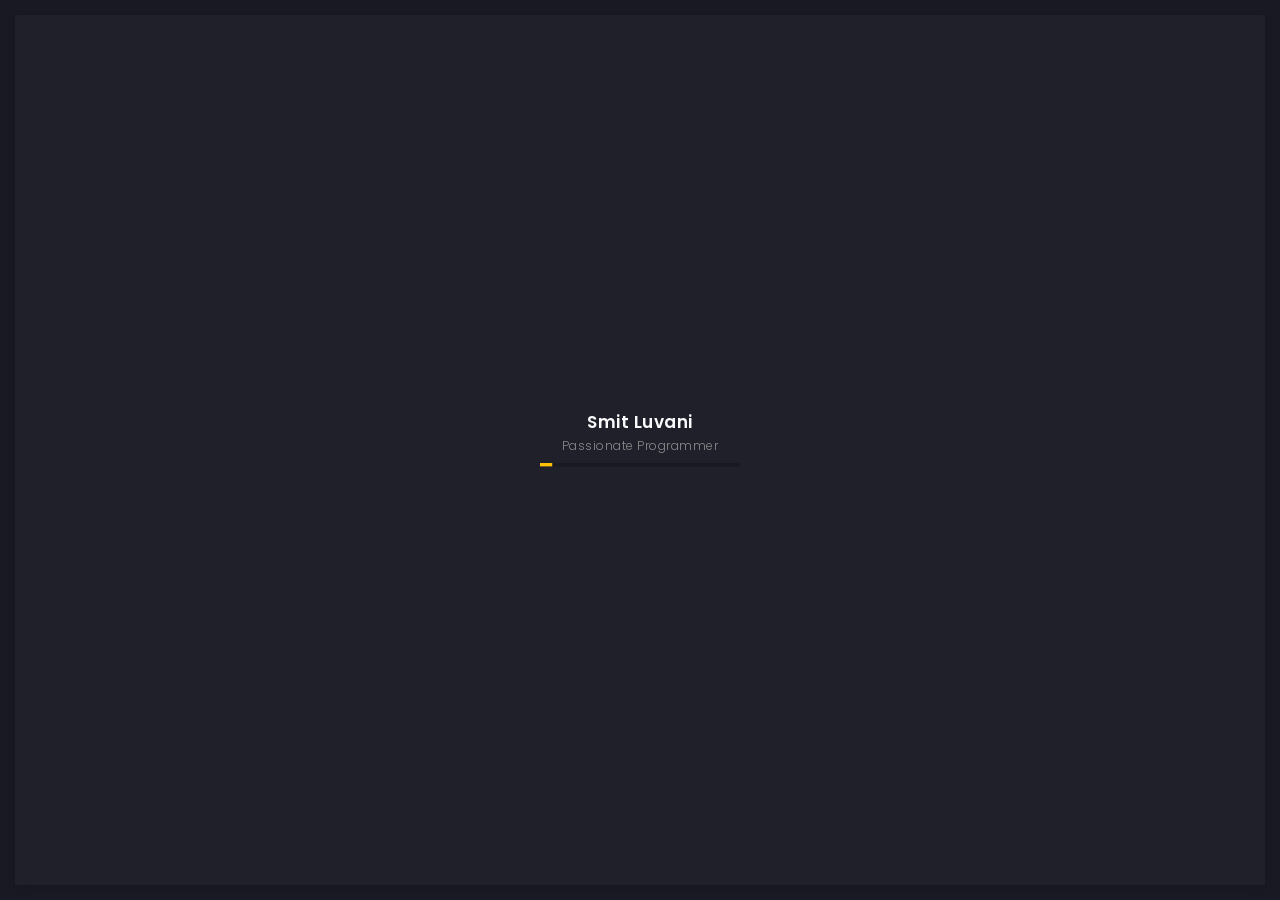
==== commit 7c589f2d: "feat: added gitlab link for express-forster" ====
--- a/docs/index.html
+++ b/docs/index.html
@@ -1809,7 +1809,8 @@
                                                     </div>
                                                     <p>A Node JS Express Quick Start Templates with AWS S3, Razorpay, Firebase, Node Mailer, Mongoose (MongoDB), and many other services. Template has organized directory structure and MVC framework in-built
                                                         capable to handle huge traffic. </p>
-                                                    <a href="https://github.com/smit-luvani/express-forster" class="art-link art-color-link art-w-chevron" target="_blank">Go to Repository</a>
+                                                    <a href="https://github.com/smit-luvani/express-forster" class="art-link art-color-link art-w-chevron" target="_blank">GitHub Repository</a>
+                                                    <a href="https://gitlab.com/smit-luvani/express-forster" class="art-link art-color-link art-w-chevron" target="_blank">Gitlab Repository</a>
                                                 </div>
                                             </div>
 
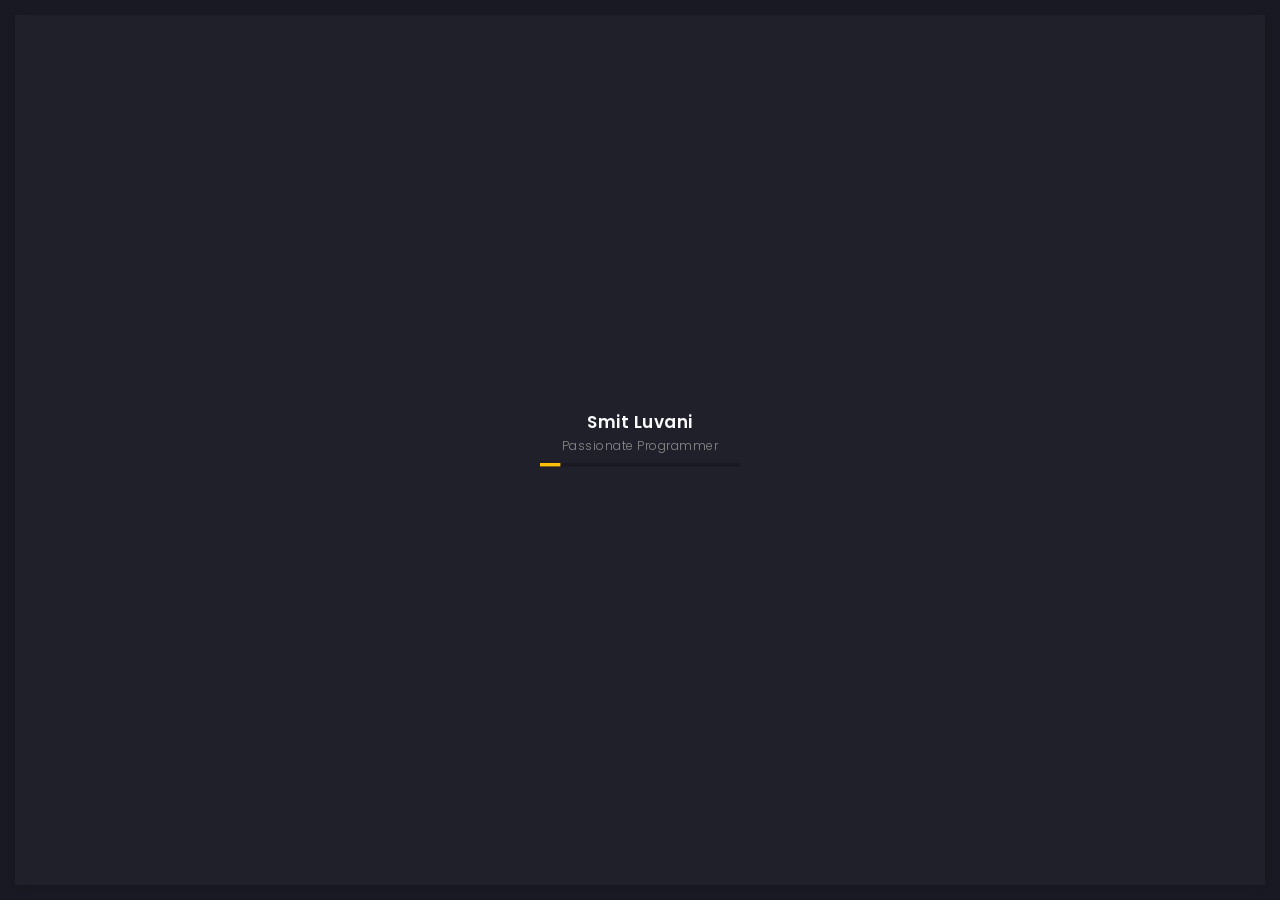
==== commit 885e1ff6: "feat: added project FG-Group" ====
--- a/docs/index.html
+++ b/docs/index.html
@@ -1569,6 +1569,28 @@
 
                                     <div class="art-grid art-grid-3-col art-gallery">
 
+                                        <!-- grid item -->
+                                        <div class="art-grid-item webTemplates">
+                                            <!-- grid item frame -->
+                                            <a data-fancybox="gallery" href="img/works/original-size/FGGROUP-UI.png" class="art-a art-portfolio-item-frame art-vertical">
+                                                <!-- img -->
+                                                <img src="img/works/original-size/FGGROUP-UI.png" alt="item">
+                                                <!-- zoom icon -->
+                                                <span class="art-item-hover"><i class="fas fa-expand"></i></span>
+                                            </a>
+                                            <!-- grid item frame end -->
+                                            <!-- description -->
+                                            <div class="art-item-description">
+                                                <!-- title -->
+                                                <h5 class="mb-15">FG Group</h5>
+                                                <div class="mb-15">Multi-Service provider in Health and Fitness Sector.</div>
+                                                <!-- button -->
+                                                <a href="https://fggroup.in" target="_blank" class="art-link art-color-link art-w-chevron">Visit Website</a>
+                                            </div>
+                                            <!-- description end -->
+
+                                        </div>
+                                        <!-- grid item end -->
                                         <!-- grid item -->
                                         <div class="art-grid-item webTemplates">
                                             <!-- grid item frame -->
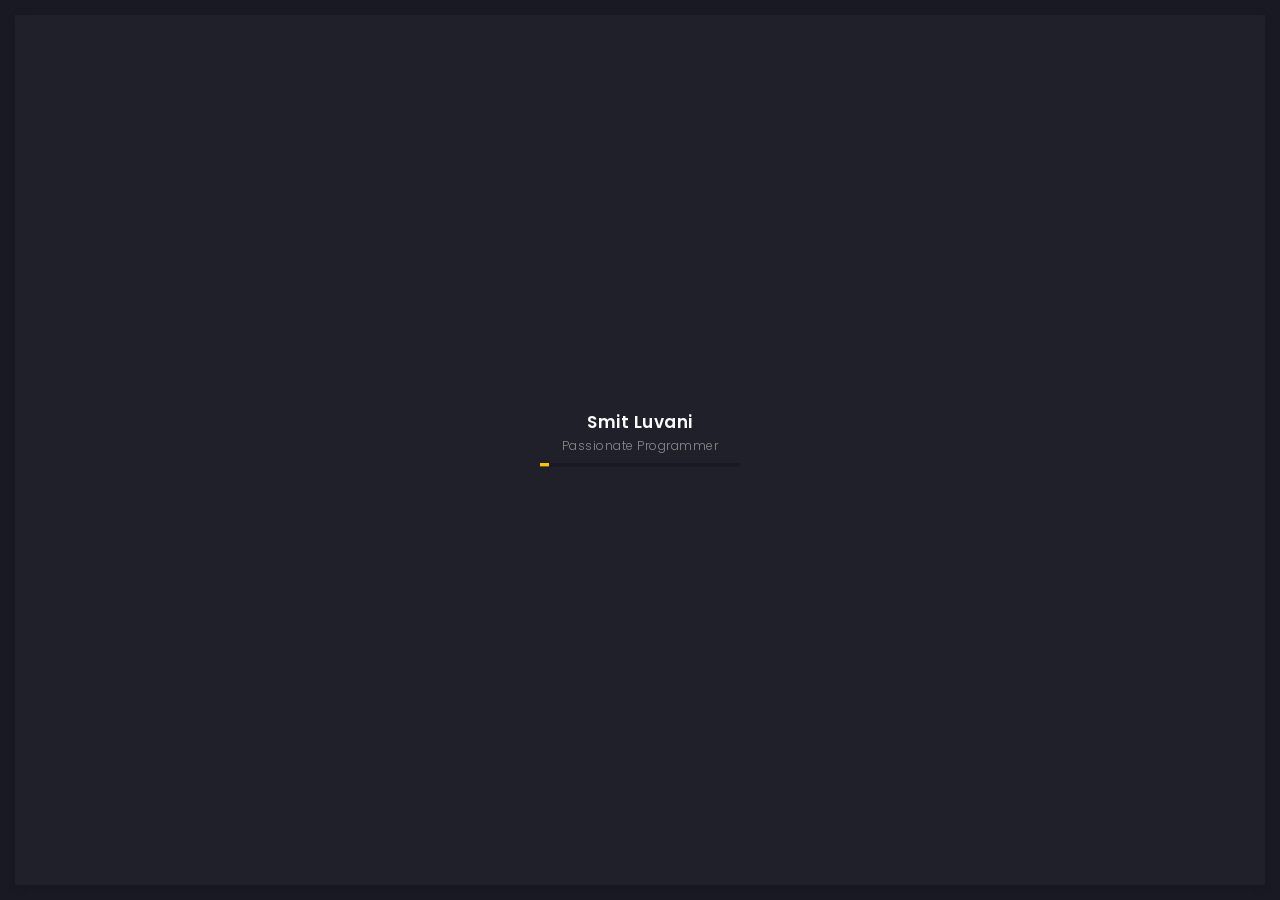
==== commit 65b47cfe: "fix: minor correction in skill" ====
--- a/docs/index.html
+++ b/docs/index.html
@@ -1177,10 +1177,10 @@
                                             <!-- service content -->
                                             <div class="art-service-ib-content">
                                                 <!-- title -->
-                                                <h5 class="mb-15"><i class="fab fa-aws"></i> Ethereum/Remix</h5>
-                                                <!-- text -->
-                                                <div class="mb-15">With emerging technology for circular economy, I am try to improve my self with smart contract using Solidity language for Web 3.0. I have deployed a contract for learning purpose. I am looking for work
-                                                    from you. Blockchain is future and would like to get hands on it. </div>
+                                                <h5 class="mb-15"><i class="fab fa-aws"></i> Web 3.0</h5>
+                                                <!-- text -->
+                                                <div class="mb-15">For emerging technology for the circular economy, I am learning to make smart contracts using Solidity language. I have deployed a contract for learning purposes. I am looking for work from you. Web 3.0
+                                                    is the future and I would like to work in it. </div>
                                             </div>
                                             <!-- service content end -->
                                         </div>
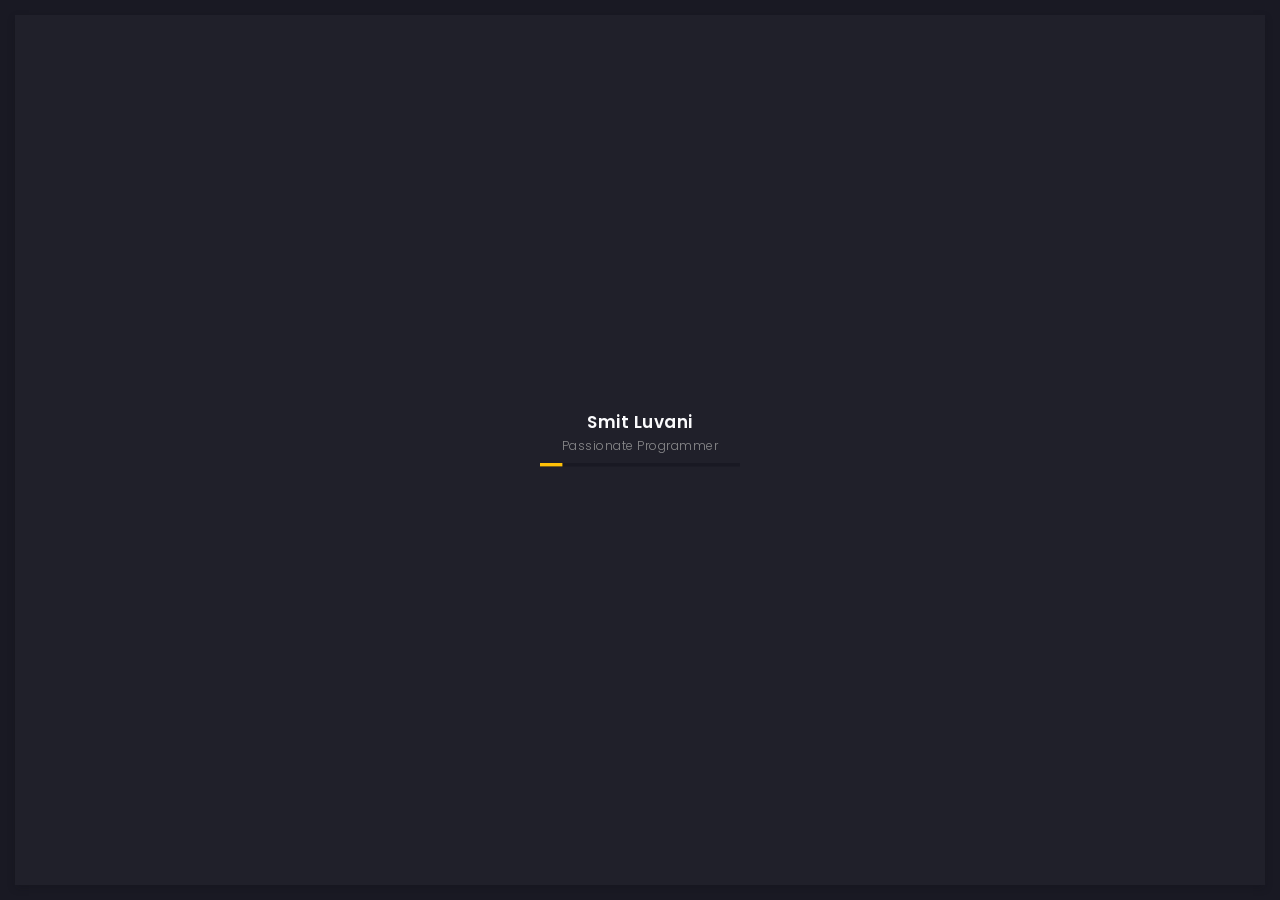
==== commit 88b1e65f: "feat: modify sections, added new skills, resume link update" ====
--- a/docs/index.html
+++ b/docs/index.html
@@ -283,7 +283,7 @@
                             <div class="art-links-frame p-15-15">
 
                                 <!-- cv button -->
-                                <a href="https://drive.google.com/file/d/1khyL3QjZ8IOMPHiY9hjAB1nT0ZFdfa6s/view" class="art-link" target="_blank">View Resume</a>
+                                <a href="https://bit.ly/3OoBDJE" class="art-link" target="_blank">View Resume</a>
                             </div>
                             <!-- links frame end -->
 
@@ -354,12 +354,12 @@
                                                     <!-- suptitle -->
                                                     <div class="art-lg-text art-code mb-25">&lt;<i>code</i>&gt; I <span class="txt-rotate" data-period="2000" data-rotate='[ "am Full Stack Developer.", "am React Native Developer", "can automate your integration and deployment"]'></span>&lt;/<i>code</i>&gt;</div>
                                                     <div class="art-buttons-frame">
-                                                        <a href="https://drive.google.com/file/d/1khyL3QjZ8IOMPHiY9hjAB1nT0ZFdfa6s/view" class="art-btn art-btn-md" target="_blank"><span>Download Resume</span></a>
+                                                        <a href="https://bit.ly/3OoBDJE" class="art-btn art-btn-md" target="_blank"><span>Download Resume</span></a>
                                                     </div>
                                                 </div>
                                                 <!-- main title end -->
                                                 <!-- photo -->
-                                                <img src="img/Smit_Profile_Image-PNG.png" class="art-banner-photo" alt="Smit Luvani">
+                                                <!-- <img src="img/Smit_Profile_Image-PNG.png" class="art-banner-photo" alt="Smit Luvani"> -->
                                             </div>
                                             <!-- banner overlay end -->
                                         </div>
@@ -444,11 +444,11 @@
                                             <!-- counter -->
                                             <div class="art-counter-box">
                                                 <!-- counter number -->
-                                                <span class="art-counter">20</span><span class="art-counter-plus">+</span>
+                                                <span class="art-counter">5</span>
                                             </div>
                                             <!-- counter end -->
                                             <!-- title -->
-                                            <h6>Programming Language Skill</h6>
+                                            <h6>Happy Clients</h6>
                                         </div>
                                         <!-- couner frame end -->
 
@@ -591,7 +591,7 @@
                             </div>
                             <!-- container end -->
 
-                            <!-- container [MY EXPERTISE] -->
+                            <!-- container [Tech Stack & Programming Skill] -->
                             <div class="container-fluid">
 
                                 <!-- row -->
@@ -605,7 +605,7 @@
                                             <!-- title frame -->
                                             <div class="art-title-frame">
                                                 <!-- title -->
-                                                <h4>My Expertise</h4>
+                                                <h4>Tech Stack & Programming Skill</h4>
                                             </div>
                                             <!-- title frame end -->
                                         </div>
@@ -622,7 +622,7 @@
                                             <!-- service content -->
                                             <div class="art-service-ib-content">
                                                 <!-- title -->
-                                                <h5 class="mb-15"> <i class="fas fa-server"></i> Back-End Development </h5>
+                                                <h5 class="mb-15"> <i class="fas fa-server"></i> Node JS (Express JS)</h5>
                                                 <!-- text -->
                                                 <div class="mb-15">I build APIs with server side validation and security. I have experienced in Node JS with Express framework. I am working as back-end developer since 3 years. I can work with monolithic and micro service
                                                     architecture.
@@ -643,9 +643,48 @@
                                             <!-- service content -->
                                             <div class="art-service-ib-content">
                                                 <!-- title -->
-                                                <h5 class="mb-15"> <i class="fas fa-tv"></i> Front-End Development</h5>
-                                                <!-- text -->
-                                                <div class="mb-15"> I'm working on React Native and React JS. Apart from that, I have very well experience of HTML + HTML5, CSS + CSS3, Javascript, JQuery and AJAX.</div>
+                                                <h5 class="mb-15"> <i class="fas fa-server"></i> Python </h5>
+                                                <!-- text -->
+                                                <div class="mb-15">I used python to develop bots in Telegram and Machine Learning, Deep Learning models. I have experience in Python with Tensorflow, Keras, Numpy, Pandas, Matplotlib, Scikit-learn, and many more.
+                                                </div>
+                                            </div>
+                                            <!-- service content end -->
+                                        </div>
+                                        <!-- service end -->
+
+                                    </div>
+                                    <!-- col end -->
+
+                                    <!-- col -->
+                                    <div class="col-lg-4 col-md-6">
+
+                                        <!-- service -->
+                                        <div class="art-a art-service-icon-box">
+                                            <!-- service content -->
+                                            <div class="art-service-ib-content">
+                                                <!-- title -->
+                                                <h5 class="mb-15"> <i class="fas fa-tv"></i> React JS/React Native</h5>
+                                                <!-- text -->
+                                                <div class="mb-15"> I'm working on React Native and React JS. I am developing mobile application for health consultation company. I followed function based as it improve app performance.</div>
+                                            </div>
+                                            <!-- service content end -->
+                                        </div>
+                                        <!-- service end -->
+
+                                    </div>
+                                    <!-- col end -->
+
+                                    <!-- col -->
+                                    <div class="col-lg-4 col-md-6">
+
+                                        <!-- service -->
+                                        <div class="art-a art-service-icon-box">
+                                            <!-- service content -->
+                                            <div class="art-service-ib-content">
+                                                <!-- title -->
+                                                <h5 class="mb-15"> <i class="fas fa-tv"></i> HTML- CSS - JS</h5>
+                                                <!-- text -->
+                                                <div class="mb-15"> I have very well experience of HTML + HTML5, CSS + CSS3, Javascript, JQuery and AJAX. I've done almost 6 projects using many pre-build library for slider, notification popup, time and drag-drop. </div>
                                             </div>
                                             <!-- service content end -->
                                         </div>
@@ -783,186 +822,49 @@
                                             <!-- service content -->
                                             <div class="art-service-ib-content">
                                                 <!-- title -->
-                                                <h5 class="mb-15"><i class="fab fa-mixcloud"></i> AWS EC2</h5>
-                                                <!-- text -->
-                                                <div class="mb-15">I have adequate knowledge of Elastic Compute Cloud (EC2) with Elastic Block Storage (EBS) and Elastic IP. I have configured many applications in EC2 instance. I have depth knowledge about security group
-                                                    and volumes.
-                                                </div>
-                                            </div>
-                                            <!-- service content end -->
-                                        </div>
-                                        <!-- service end -->
-
-                                    </div>
-                                    <!-- col end -->
-
-                                    <!-- col -->
-                                    <div class="col-lg-4 col-md-6">
-
-                                        <!-- service -->
-                                        <div class="art-a art-service-icon-box">
-                                            <!-- service content -->
-                                            <div class="art-service-ib-content">
-                                                <!-- title -->
-                                                <h5 class="mb-15"><i class="fas fa-network-wired"></i> AWS Load Balancer and Auto Scaling</h5>
-                                                <!-- text -->
-                                                <div class="mb-15">I can configure load balancer to route request or configure proxy to its dedicated endpoint server. It'll also scale servers horizontally.</div>
-                                            </div>
-                                            <!-- service content end -->
-                                        </div>
-                                        <!-- service end -->
-
-                                    </div>
-                                    <!-- col end -->
-
-                                    <!-- col -->
-                                    <div class="col-lg-4 col-md-6">
-
-                                        <!-- service -->
-                                        <div class="art-a art-service-icon-box">
-                                            <!-- service content -->
-                                            <div class="art-service-ib-content">
-                                                <!-- title -->
-                                                <h5 class="mb-15"><i class="fas fa-server"></i> AWS Beanstalk</h5>
-                                                <!-- text -->
-                                                <div class="mb-15">I have integrated Node JS application in AWS beanstalk with load balancer and auto scaling policy. I can make runnable application on multiple environments.</div>
-                                            </div>
-                                            <!-- service content end -->
-                                        </div>
-                                        <!-- service end -->
-
-                                    </div>
-                                    <!-- col end -->
-
-                                    <!-- col -->
-                                    <div class="col-lg-4 col-md-6">
-
-                                        <!-- service -->
-                                        <div class="art-a art-service-icon-box">
-                                            <!-- service content -->
-                                            <div class="art-service-ib-content">
-                                                <!-- title -->
-                                                <h5 class="mb-15"><i class="fas fa-hdd"></i> AWS S3 Storage & Cloudfront</h5>
-                                                <!-- text -->
-                                                <div class="mb-15">I have configured S3 storage with its bucket access policy to allowed public or domain specific request using Cloudfront origin access identity (OAI).</div>
-                                            </div>
-                                            <!-- service content end -->
-                                        </div>
-                                        <!-- service end -->
-
-                                    </div>
-                                    <!-- col end -->
-
-                                    <!-- col -->
-                                    <div class="col-lg-4 col-md-6">
-
-                                        <!-- service -->
-                                        <div class="art-a art-service-icon-box">
-                                            <!-- service content -->
-                                            <div class="art-service-ib-content">
-                                                <!-- title -->
-                                                <h5 class="mb-15"><i class="fas fa-database"></i> AWS RDS</h5>
-                                                <!-- text -->
-                                                <div class="mb-15">I can setup relational database in AWS for database such as MySQL, Microsoft SQL Server, Oracle and Postgres. I had setup PostGres database and connected it to Dbeaver and Node JS application</div>
-                                            </div>
-                                            <!-- service content end -->
-                                        </div>
-                                        <!-- service end -->
-
-                                    </div>
-                                    <!-- col end -->
-
-                                    <!-- col -->
-                                    <div class="col-lg-4 col-md-6">
-
-                                        <!-- service -->
-                                        <div class="art-a art-service-icon-box">
-                                            <!-- service content -->
-                                            <div class="art-service-ib-content">
-                                                <!-- title -->
-                                                <h5 class="mb-15"><i class="fab fa-expeditedssl"></i> AWS Route 53 & Certificate Manager</h5>
-                                                <!-- text -->
-                                                <div class="mb-15">I can configure custom domain with SSL certificate on domain and sub domains. I can route you beanstalk application using load balancer and auto scaling. I can routes sub domain to ARN or IP with SSL and
-                                                    auto redirecting to https protocol.</div>
-                                            </div>
-                                            <!-- service content end -->
-                                        </div>
-                                        <!-- service end -->
-
-                                    </div>
-                                    <!-- col end -->
-
-                                    <!-- col -->
-                                    <div class="col-lg-4 col-md-6">
-
-                                        <!-- service -->
-                                        <div class="art-a art-service-icon-box">
-                                            <!-- service content -->
-                                            <div class="art-service-ib-content">
-                                                <!-- title -->
-                                                <h5 class="mb-15"><i class="fas fa-universal-access"></i> AWS Identity and Access Management (IAM)</h5>
-                                                <!-- text -->
-                                                <div class="mb-15">I have adequate and hands on experience on IAM and user policy. IAM helps me to control users on different policy and allow them to access specific service on my root account even via AWS Console, CLI or
-                                                    SDK.
-                                                </div>
-                                            </div>
-                                            <!-- service content end -->
-                                        </div>
-                                        <!-- service end -->
-
-                                    </div>
-                                    <!-- col end -->
-
-                                    <!-- col -->
-                                    <div class="col-lg-4 col-md-6">
-
-                                        <!-- service -->
-                                        <div class="art-a art-service-icon-box">
-                                            <!-- service content -->
-                                            <div class="art-service-ib-content">
-                                                <!-- title -->
-                                                <h5 class="mb-15"><i class="fas fa-universal-access"></i> AWS Cloudfront </h5>
-                                                <!-- text -->
-                                                <div class="mb-15">I created distribution network with AWS S3 Bucket to provide bucket files via subdomain in cloudflare. It's helps to hide origin source of your bucket and available at your subdomain is easy to show authenticity
-                                                    of application. </div>
-                                            </div>
-                                            <!-- service content end -->
-                                        </div>
-                                        <!-- service end -->
-
-                                    </div>
-                                    <!-- col end -->
-
-                                    <!-- col -->
-                                    <div class="col-lg-4 col-md-6">
-
-                                        <!-- service -->
-                                        <div class="art-a art-service-icon-box">
-                                            <!-- service content -->
-                                            <div class="art-service-ib-content">
-                                                <!-- title -->
-                                                <h5 class="mb-15"><i class="fab fa-windows"></i> OS Experience</h5>
-                                                <!-- text -->
-                                                <div class="mb-15">I have adequate knowledge and experienced about operating system. I am able to handle Windows, Ubuntu and Linux Servers. I have strong knowledge of Linux Command.</div>
-                                            </div>
-                                            <!-- service content end -->
-                                        </div>
-                                        <!-- service end -->
-
-                                    </div>
-                                    <!-- col end -->
-
-                                    <!-- col -->
-                                    <div class="col-lg-4 col-md-6">
-
-                                        <!-- service -->
-                                        <div class="art-a art-service-icon-box">
-                                            <!-- service content -->
-                                            <div class="art-service-ib-content">
-                                                <!-- title -->
                                                 <h5 class="mb-15"><i class="fab fa-wordpress"></i> WordPress</h5>
                                                 <!-- text -->
                                                 <div class="mb-15">I have experience in Wordpress. I have made complete Website project that has Divi Theme. WordPress is one of my favorite since it creates a quick solution for clients who tends quick portfolio website.</div>
+                                            </div>
+                                            <!-- service content end -->
+                                        </div>
+                                        <!-- service end -->
+
+                                    </div>
+                                    <!-- col end -->
+
+                                    <!-- col -->
+                                    <div class="col-lg-4 col-md-6">
+
+                                        <!-- service -->
+                                        <div class="art-a art-service-icon-box">
+                                            <!-- service content -->
+                                            <div class="art-service-ib-content">
+                                                <!-- title -->
+                                                <h5 class="mb-15"><i class="fab fa-dev"></i> DevOps</h5>
+                                                <!-- text -->
+                                                <div class="mb-15">I personally implemented a project using DevOps methodology which allows me to quick bug fix and improve product with market demands. It helps to reduce failure rate of new releases.</div>
+                                            </div>
+                                            <!-- service content end -->
+                                        </div>
+                                        <!-- service end -->
+
+                                    </div>
+                                    <!-- col end -->
+
+                                    <!-- col -->
+                                    <div class="col-lg-4 col-md-6">
+
+                                        <!-- service -->
+                                        <div class="art-a art-service-icon-box">
+                                            <!-- service content -->
+                                            <div class="art-service-ib-content">
+                                                <!-- title -->
+                                                <h5 class="mb-15"><i class="fab fa-docker"></i> Docker & Kubernetes</h5>
+                                                <!-- text -->
+                                                <div class="mb-15">Docker is one of OS virtualization platform to deliver application package called containers. I have knowledge about implementation, image creation, image pull and OS commands to make application live on
+                                                    server.
+                                                </div>
                                             </div>
                                             <!-- service content end -->
                                         </div>
@@ -977,7 +879,7 @@
                             </div>
                             <!-- container end -->
 
-                            <!-- container [CMS and CRM] -->
+                            <!-- container [Cloud Computing] -->
                             <div class="container-fluid">
 
                                 <!-- row -->
@@ -991,7 +893,7 @@
                                             <!-- title frame -->
                                             <div class="art-title-frame">
                                                 <!-- title -->
-                                                <h4> CMS and CRM Integration </h4>
+                                                <h4>Cloud Computing</h4>
                                             </div>
                                             <!-- title frame end -->
                                         </div>
@@ -1008,31 +910,167 @@
                                             <!-- service content -->
                                             <div class="art-service-ib-content">
                                                 <!-- title -->
-                                                <h5 class="mb-15"><i class="fab fa-sketch"></i> Sanity</h5>
-                                                <!-- text -->
-                                                <div class="mb-15">Sanity IO is popular CMS and I have made a project using sanity studio. I integrated Sanity DB with Node JS API for providing endless services for mobile application. It reduce lots of works for back-end
-                                                    for handling complex and nested data.
-                                                </div>
-                                            </div>
-                                            <!-- service content end -->
-                                        </div>
-                                        <!-- service end -->
-
-                                    </div>
-                                    <!-- col end -->
-
-                                    <!-- col -->
-                                    <div class="col-lg-4 col-md-6">
-
-                                        <!-- service -->
-                                        <div class="art-a art-service-icon-box">
-                                            <!-- service content -->
-                                            <div class="art-service-ib-content">
-                                                <!-- title -->
-                                                <h5 class="mb-15"><i class="fas fa-bullseye"></i> Zoho CRM </h5>
-                                                <!-- text -->
-                                                <div class="mb-15">Zoho CRM is one of the popular CRM and I have made a project using Zoho CRM. I integrated Zoho CRM with webhook for user and subscription management
-                                                </div>
+                                                <h5 class="mb-15"><i class="fab fa-mixcloud"></i> AWS EC2</h5>
+                                                <!-- text -->
+                                                <div class="mb-15">I have adequate knowledge of Elastic Compute Cloud (EC2) with Elastic Block Storage (EBS) and Elastic IP. I have configured many applications in EC2 instance. I have depth knowledge about security group
+                                                    and volumes.
+                                                </div>
+                                            </div>
+                                            <!-- service content end -->
+                                        </div>
+                                        <!-- service end -->
+
+                                    </div>
+                                    <!-- col end -->
+
+                                    <!-- col -->
+                                    <div class="col-lg-4 col-md-6">
+
+                                        <!-- service -->
+                                        <div class="art-a art-service-icon-box">
+                                            <!-- service content -->
+                                            <div class="art-service-ib-content">
+                                                <!-- title -->
+                                                <h5 class="mb-15"><i class="fas fa-network-wired"></i> AWS Load Balancer and Auto Scaling</h5>
+                                                <!-- text -->
+                                                <div class="mb-15">I can configure load balancer to route request or configure proxy to its dedicated endpoint server. It'll also scale servers horizontally.</div>
+                                            </div>
+                                            <!-- service content end -->
+                                        </div>
+                                        <!-- service end -->
+
+                                    </div>
+                                    <!-- col end -->
+
+                                    <!-- col -->
+                                    <div class="col-lg-4 col-md-6">
+
+                                        <!-- service -->
+                                        <div class="art-a art-service-icon-box">
+                                            <!-- service content -->
+                                            <div class="art-service-ib-content">
+                                                <!-- title -->
+                                                <h5 class="mb-15"><i class="fas fa-server"></i> AWS Beanstalk</h5>
+                                                <!-- text -->
+                                                <div class="mb-15">I have integrated Node JS application in AWS beanstalk with load balancer and auto scaling policy. I can make runnable application on multiple environments.</div>
+                                            </div>
+                                            <!-- service content end -->
+                                        </div>
+                                        <!-- service end -->
+
+                                    </div>
+                                    <!-- col end -->
+
+                                    <!-- col -->
+                                    <div class="col-lg-4 col-md-6">
+
+                                        <!-- service -->
+                                        <div class="art-a art-service-icon-box">
+                                            <!-- service content -->
+                                            <div class="art-service-ib-content">
+                                                <!-- title -->
+                                                <h5 class="mb-15"><i class="fas fa-hdd"></i> AWS S3 Storage & Cloudfront</h5>
+                                                <!-- text -->
+                                                <div class="mb-15">I have configured S3 storage with its bucket access policy to allowed public or domain specific request using Cloudfront origin access identity (OAI).</div>
+                                            </div>
+                                            <!-- service content end -->
+                                        </div>
+                                        <!-- service end -->
+
+                                    </div>
+                                    <!-- col end -->
+
+                                    <!-- col -->
+                                    <div class="col-lg-4 col-md-6">
+
+                                        <!-- service -->
+                                        <div class="art-a art-service-icon-box">
+                                            <!-- service content -->
+                                            <div class="art-service-ib-content">
+                                                <!-- title -->
+                                                <h5 class="mb-15"><i class="fas fa-database"></i> AWS RDS</h5>
+                                                <!-- text -->
+                                                <div class="mb-15">I can setup relational database in AWS for database such as MySQL, Microsoft SQL Server, Oracle and Postgres. I had setup PostGres database and connected it to Dbeaver and Node JS application</div>
+                                            </div>
+                                            <!-- service content end -->
+                                        </div>
+                                        <!-- service end -->
+
+                                    </div>
+                                    <!-- col end -->
+
+                                    <!-- col -->
+                                    <div class="col-lg-4 col-md-6">
+
+                                        <!-- service -->
+                                        <div class="art-a art-service-icon-box">
+                                            <!-- service content -->
+                                            <div class="art-service-ib-content">
+                                                <!-- title -->
+                                                <h5 class="mb-15"><i class="fab fa-expeditedssl"></i> AWS Route 53 & Certificate Manager</h5>
+                                                <!-- text -->
+                                                <div class="mb-15">I can configure custom domain with SSL certificate on domain and sub domains. I can route you beanstalk application using load balancer and auto scaling. I can routes sub domain to ARN or IP with SSL and
+                                                    auto redirecting to https protocol.</div>
+                                            </div>
+                                            <!-- service content end -->
+                                        </div>
+                                        <!-- service end -->
+
+                                    </div>
+                                    <!-- col end -->
+
+                                    <!-- col -->
+                                    <div class="col-lg-4 col-md-6">
+
+                                        <!-- service -->
+                                        <div class="art-a art-service-icon-box">
+                                            <!-- service content -->
+                                            <div class="art-service-ib-content">
+                                                <!-- title -->
+                                                <h5 class="mb-15"><i class="fas fa-universal-access"></i> AWS Identity and Access Management (IAM)</h5>
+                                                <!-- text -->
+                                                <div class="mb-15">I have adequate and hands on experience on IAM and user policy. IAM helps me to control users on different policy and allow them to access specific service on my root account even via AWS Console, CLI or
+                                                    SDK.
+                                                </div>
+                                            </div>
+                                            <!-- service content end -->
+                                        </div>
+                                        <!-- service end -->
+
+                                    </div>
+                                    <!-- col end -->
+
+                                    <!-- col -->
+                                    <div class="col-lg-4 col-md-6">
+
+                                        <!-- service -->
+                                        <div class="art-a art-service-icon-box">
+                                            <!-- service content -->
+                                            <div class="art-service-ib-content">
+                                                <!-- title -->
+                                                <h5 class="mb-15"><i class="fas fa-universal-access"></i> AWS Cloudfront </h5>
+                                                <!-- text -->
+                                                <div class="mb-15">I created distribution network with AWS S3 Bucket to provide bucket files via subdomain in cloudflare. It's helps to hide origin source of your bucket and available at your subdomain is easy to show authenticity
+                                                    of application. </div>
+                                            </div>
+                                            <!-- service content end -->
+                                        </div>
+                                        <!-- service end -->
+
+                                    </div>
+                                    <!-- col end -->
+
+                                    <!-- col -->
+                                    <div class="col-lg-4 col-md-6">
+
+                                        <!-- service -->
+                                        <div class="art-a art-service-icon-box">
+                                            <!-- service content -->
+                                            <div class="art-service-ib-content">
+                                                <!-- title -->
+                                                <h5 class="mb-15"><i class="fab fa-windows"></i> OS Experience</h5>
+                                                <!-- text -->
+                                                <div class="mb-15">I have adequate knowledge and experienced about operating system. I am able to handle Windows, Ubuntu and Linux Servers. I have strong knowledge of Linux Command.</div>
                                             </div>
                                             <!-- service content end -->
                                         </div>
@@ -1047,7 +1085,7 @@
                             </div>
                             <!-- container end -->
 
-                            <!-- container [BASIC KNOWLEDGE] -->
+                            <!-- container [CMS and CRM] -->
                             <div class="container-fluid">
 
                                 <!-- row -->
@@ -1061,7 +1099,7 @@
                                             <!-- title frame -->
                                             <div class="art-title-frame">
                                                 <!-- title -->
-                                                <h4>Experience cum Basic Knowledge </h4>
+                                                <h4> CMS and CRM Integration </h4>
                                             </div>
                                             <!-- title frame end -->
                                         </div>
@@ -1078,109 +1116,31 @@
                                             <!-- service content -->
                                             <div class="art-service-ib-content">
                                                 <!-- title -->
-                                                <h5 class="mb-15"><i class="fab fa-docker"></i> Docker & Kubernetes</h5>
-                                                <!-- text -->
-                                                <div class="mb-15">Docker is one of OS virtualization platform to deliver application package called containers. I have knowledge about implementation, image creation, image pull and OS commands to make application live on
-                                                    server.
-                                                </div>
-                                            </div>
-                                            <!-- service content end -->
-                                        </div>
-                                        <!-- service end -->
-
-                                    </div>
-                                    <!-- col end -->
-
-                                    <!-- col -->
-                                    <div class="col-lg-4 col-md-6">
-
-                                        <!-- service -->
-                                        <div class="art-a art-service-icon-box">
-                                            <!-- service content -->
-                                            <div class="art-service-ib-content">
-                                                <!-- title -->
-                                                <h5 class="mb-15"><i class="fab fa-aws"></i> AWS Lambda</h5>
-                                                <!-- text -->
-                                                <div class="mb-15">I have knowledge about lambda function and its serverless and event-driven architecture. I can make it to hit API and get back with response text. AWS Lambda reduce cost on computation billing over period.</div>
-                                            </div>
-                                            <!-- service content end -->
-                                        </div>
-                                        <!-- service end -->
-
-                                    </div>
-                                    <!-- col end -->
-
-                                    <!-- col -->
-                                    <div class="col-lg-4 col-md-6">
-
-                                        <!-- service -->
-                                        <div class="art-a art-service-icon-box">
-                                            <!-- service content -->
-                                            <div class="art-service-ib-content">
-                                                <!-- title -->
-                                                <h5 class="mb-15"><i class="fab fa-aws"></i> AWS Shield</h5>
-                                                <!-- text -->
-                                                <div class="mb-15">Using Shield service, It can prevent DDoS attack and minimize downtime and latency of your application on AWS. It reduce unusual and unauthentic traffic over the application. </div>
-                                            </div>
-                                            <!-- service content end -->
-                                        </div>
-                                        <!-- service end -->
-
-                                    </div>
-                                    <!-- col end -->
-
-                                    <!-- col -->
-                                    <div class="col-lg-4 col-md-6">
-
-                                        <!-- service -->
-                                        <div class="art-a art-service-icon-box">
-                                            <!-- service content -->
-                                            <div class="art-service-ib-content">
-                                                <!-- title -->
-                                                <h5 class="mb-15"><i class="fab fa-aws"></i> AWS Cognito</h5>
-                                                <!-- text -->
-                                                <div class="mb-15">Cognito is authorization service provided by Amazon Web Service. It helps APIs to authenticate users and can be use as middleware. It supports Google, Facebook, apple etc. authentication via SAML (Security
-                                                    Assertion Markup Language) 2.0 and OpenID connect.</div>
-                                            </div>
-                                            <!-- service content end -->
-                                        </div>
-                                        <!-- service end -->
-
-                                    </div>
-                                    <!-- col end -->
-
-                                    <!-- col -->
-                                    <div class="col-lg-4 col-md-6">
-
-                                        <!-- service -->
-                                        <div class="art-a art-service-icon-box">
-                                            <!-- service content -->
-                                            <div class="art-service-ib-content">
-                                                <!-- title -->
-                                                <h5 class="mb-15"><i class="fab fa-aws"></i> AWS SNS/SQS</h5>
-                                                <!-- text -->
-                                                <div class="mb-15">Simple Notification service is pubsub method to publish topic-message to subscriber on the specific event. It helps to reduce work in backend as well as help to get alert on server events like usage limit
-                                                    exceed etc. SQS enables to queue processing for distributed system, serverless app and microservice. </div>
-                                            </div>
-                                            <!-- service content end -->
-                                        </div>
-                                        <!-- service end -->
-
-                                    </div>
-                                    <!-- col end -->
-
-                                    <!-- col -->
-                                    <div class="col-lg-4 col-md-6">
-
-                                        <!-- service -->
-                                        <div class="art-a art-service-icon-box">
-                                            <!-- service content -->
-                                            <div class="art-service-ib-content">
-                                                <!-- title -->
-                                                <h5 class="mb-15"><i class="fab fa-aws"></i> Web 3.0</h5>
-                                                <!-- text -->
-                                                <div class="mb-15">For emerging technology for the circular economy, I am learning to make smart contracts using Solidity language. I have deployed a contract for learning purposes. I am looking for work from you. Web 3.0
-                                                    is the future and I would like to work in it. </div>
+                                                <h5 class="mb-15"><i class="fab fa-sketch"></i> Sanity</h5>
+                                                <!-- text -->
+                                                <div class="mb-15">Sanity IO is popular CMS and I have made a project using sanity studio. I integrated Sanity DB with Node JS API for providing endless services for mobile application. It reduce lots of works for back-end
+                                                    for handling complex and nested data.
+                                                </div>
+                                            </div>
+                                            <!-- service content end -->
+                                        </div>
+                                        <!-- service end -->
+
+                                    </div>
+                                    <!-- col end -->
+
+                                    <!-- col -->
+                                    <div class="col-lg-4 col-md-6">
+
+                                        <!-- service -->
+                                        <div class="art-a art-service-icon-box">
+                                            <!-- service content -->
+                                            <div class="art-service-ib-content">
+                                                <!-- title -->
+                                                <h5 class="mb-15"><i class="fas fa-bullseye"></i> Zoho CRM </h5>
+                                                <!-- text -->
+                                                <div class="mb-15">Zoho CRM is one of the popular CRM and I have made a project using Zoho CRM. I integrated Zoho CRM with webhook for user and subscription management
+                                                </div>
                                             </div>
                                             <!-- service content end -->
                                         </div>
@@ -1195,7 +1155,7 @@
                             </div>
                             <!-- container end -->
 
-                            <!-- container [SOFTWARE ARCHITECTURE] -->
+                            <!-- container [CODE MANAGEMENT] -->
                             <div class="container-fluid">
 
                                 <!-- row -->
@@ -1209,7 +1169,7 @@
                                             <!-- title frame -->
                                             <div class="art-title-frame">
                                                 <!-- title -->
-                                                <h4>Software Architecture</h4>
+                                                <h4>Source Code Management</h4>
                                             </div>
                                             <!-- title frame end -->
                                         </div>
@@ -1226,31 +1186,49 @@
                                             <!-- service content -->
                                             <div class="art-service-ib-content">
                                                 <!-- title -->
-                                                <h5 class="mb-15"><i class="fas fa-sitemap"></i> Monolithic</h5>
-                                                <!-- text -->
-                                                <div class="mb-15">I have worked on various project with monolithic architecture and successfully handout with reliable solution for users. I'd complex, web socket and payment gateway integrated projects with this architecture.
-                                                </div>
-                                            </div>
-                                            <!-- service content end -->
-                                        </div>
-                                        <!-- service end -->
-
-                                    </div>
-                                    <!-- col end -->
-
-                                    <!-- col -->
-                                    <div class="col-lg-4 col-md-6">
-
-                                        <!-- service -->
-                                        <div class="art-a art-service-icon-box">
-                                            <!-- service content -->
-                                            <div class="art-service-ib-content">
-                                                <!-- title -->
-                                                <h5 class="mb-15"> <i class="fas fa-project-diagram"></i> Microservice Architecture</h5>
-                                                <!-- text -->
-                                                <div class="mb-15">I have knowledge about microservice architecture. I have a running project under this architecture term. It uses docker and AWS to handle serverless application to connect each function (microservice) of
-                                                    application.
-                                                </div>
+                                                <h5 class="mb-15"><i class="fab fa-github"></i> Github</h5>
+                                                <!-- text -->
+                                                <div class="mb-15">I am well experienced in GitHub with administrative access on various project to handle branches with corresponding versioning and environments. I did code review from pull request and merge to respected
+                                                    branches after successful revision by requested users.</div>
+                                            </div>
+                                            <!-- service content end -->
+                                        </div>
+                                        <!-- service end -->
+
+                                    </div>
+                                    <!-- col end -->
+
+                                    <!-- col -->
+                                    <div class="col-lg-4 col-md-6">
+
+                                        <!-- service -->
+                                        <div class="art-a art-service-icon-box">
+                                            <!-- service content -->
+                                            <div class="art-service-ib-content">
+                                                <!-- title -->
+                                                <h5 class="mb-15"><i class="fab fa-gitlab"></i> Gitlab</h5>
+                                                <!-- text -->
+                                                <div class="mb-15">I have hands on experience in gitlab with projects and groups. I have handled CI/CD with protected variables and branches. I have administrative access for applications to manage user access, issue, pull
+                                                    request and merge request. </div>
+                                            </div>
+                                            <!-- service content end -->
+                                        </div>
+                                        <!-- service end -->
+
+                                    </div>
+                                    <!-- col end -->
+
+                                    <!-- col -->
+                                    <div class="col-lg-4 col-md-6">
+
+                                        <!-- service -->
+                                        <div class="art-a art-service-icon-box">
+                                            <!-- service content -->
+                                            <div class="art-service-ib-content">
+                                                <!-- title -->
+                                                <h5 class="mb-15"><i class="fab fa-bitbucket"></i> BitBucket</h5>
+                                                <!-- text -->
+                                                <div class="mb-15">I have basic knowledge on bitbucket and it's depended on git technology so it's very easy to accept the this SaaS for any project.</div>
                                             </div>
                                             <!-- service content end -->
                                         </div>
@@ -1265,7 +1243,7 @@
                             </div>
                             <!-- container end -->
 
-                            <!-- container [CODE MANAGEMENT] -->
+                            <!-- container [PROJECT MANAGEMENT] -->
                             <div class="container-fluid">
 
                                 <!-- row -->
@@ -1279,7 +1257,7 @@
                                             <!-- title frame -->
                                             <div class="art-title-frame">
                                                 <!-- title -->
-                                                <h4>Source Code Management</h4>
+                                                <h4>Project Management</h4>
                                             </div>
                                             <!-- title frame end -->
                                         </div>
@@ -1296,49 +1274,47 @@
                                             <!-- service content -->
                                             <div class="art-service-ib-content">
                                                 <!-- title -->
-                                                <h5 class="mb-15"><i class="fab fa-github"></i> Github</h5>
-                                                <!-- text -->
-                                                <div class="mb-15">I am well experienced in GitHub with administrative access on various project to handle branches with corresponding versioning and environments. I did code review from pull request and merge to respected
-                                                    branches after successful revision by requested users.</div>
-                                            </div>
-                                            <!-- service content end -->
-                                        </div>
-                                        <!-- service end -->
-
-                                    </div>
-                                    <!-- col end -->
-
-                                    <!-- col -->
-                                    <div class="col-lg-4 col-md-6">
-
-                                        <!-- service -->
-                                        <div class="art-a art-service-icon-box">
-                                            <!-- service content -->
-                                            <div class="art-service-ib-content">
-                                                <!-- title -->
-                                                <h5 class="mb-15"><i class="fab fa-gitlab"></i> Gitlab</h5>
-                                                <!-- text -->
-                                                <div class="mb-15">I have hands on experience in gitlab with projects and groups. I have handled CI/CD with protected variables and branches. I have administrative access for applications to manage user access, issue, pull
-                                                    request and merge request. </div>
-                                            </div>
-                                            <!-- service content end -->
-                                        </div>
-                                        <!-- service end -->
-
-                                    </div>
-                                    <!-- col end -->
-
-                                    <!-- col -->
-                                    <div class="col-lg-4 col-md-6">
-
-                                        <!-- service -->
-                                        <div class="art-a art-service-icon-box">
-                                            <!-- service content -->
-                                            <div class="art-service-ib-content">
-                                                <!-- title -->
-                                                <h5 class="mb-15"><i class="fab fa-bitbucket"></i> BitBucket</h5>
-                                                <!-- text -->
-                                                <div class="mb-15">I have basic knowledge on bitbucket and it's depended on git technology so it's very easy to accept the this SaaS for any project.</div>
+                                                <h5 class="mb-15"><i class="fas fa-layer-group"></i> Scrum</h5>
+                                                <!-- text -->
+                                                <div class="mb-15">I have worked in team with SCRUM methodology for developing, delivering and sustaining complex products.</div>
+                                            </div>
+                                            <!-- service content end -->
+                                        </div>
+                                        <!-- service end -->
+
+                                    </div>
+                                    <!-- col end -->
+
+                                    <!-- col -->
+                                    <div class="col-lg-4 col-md-6">
+
+                                        <!-- service -->
+                                        <div class="art-a art-service-icon-box">
+                                            <!-- service content -->
+                                            <div class="art-service-ib-content">
+                                                <!-- title -->
+                                                <h5 class="mb-15"><i class="fas fa-recycle"></i> Agile</h5>
+                                                <!-- text -->
+                                                <div class="mb-15">I have also experience agile practice for iterative approach to project management and software development for faster development.</div>
+                                            </div>
+                                            <!-- service content end -->
+                                        </div>
+                                        <!-- service end -->
+
+                                    </div>
+                                    <!-- col end -->
+
+                                    <!-- col -->
+                                    <div class="col-lg-4 col-md-6">
+
+                                        <!-- service -->
+                                        <div class="art-a art-service-icon-box">
+                                            <!-- service content -->
+                                            <div class="art-service-ib-content">
+                                                <!-- title -->
+                                                <h5 class="mb-15"><i class="fab fa-trello"></i> Jira / Trello</h5>
+                                                <!-- text -->
+                                                <div class="mb-15">Both SaaS are easy to task management (Kanban Method/Approach) for any application and I prefer both for respected client on his projects. </div>
                                             </div>
                                             <!-- service content end -->
                                         </div>
@@ -1353,7 +1329,7 @@
                             </div>
                             <!-- container end -->
 
-                            <!-- container [PROJECT MANAGEMENT] -->
+                            <!-- container [Data Science] -->
                             <div class="container-fluid">
 
                                 <!-- row -->
@@ -1367,7 +1343,7 @@
                                             <!-- title frame -->
                                             <div class="art-title-frame">
                                                 <!-- title -->
-                                                <h4>Project Management</h4>
+                                                <h4>Data Science</h4>
                                             </div>
                                             <!-- title frame end -->
                                         </div>
@@ -1384,66 +1360,29 @@
                                             <!-- service content -->
                                             <div class="art-service-ib-content">
                                                 <!-- title -->
-                                                <h5 class="mb-15"><i class="fas fa-layer-group"></i> Scrum</h5>
-                                                <!-- text -->
-                                                <div class="mb-15">I have worked in team with SCRUM methodology for developing, delivering and sustaining complex products.</div>
-                                            </div>
-                                            <!-- service content end -->
-                                        </div>
-                                        <!-- service end -->
-
-                                    </div>
-                                    <!-- col end -->
-
-                                    <!-- col -->
-                                    <div class="col-lg-4 col-md-6">
-
-                                        <!-- service -->
-                                        <div class="art-a art-service-icon-box">
-                                            <!-- service content -->
-                                            <div class="art-service-ib-content">
-                                                <!-- title -->
-                                                <h5 class="mb-15"><i class="fas fa-recycle"></i> Agile</h5>
-                                                <!-- text -->
-                                                <div class="mb-15">I have also experience agile practice for iterative approach to project management and software development for faster development.</div>
-                                            </div>
-                                            <!-- service content end -->
-                                        </div>
-                                        <!-- service end -->
-
-                                    </div>
-                                    <!-- col end -->
-
-                                    <!-- col -->
-                                    <div class="col-lg-4 col-md-6">
-
-                                        <!-- service -->
-                                        <div class="art-a art-service-icon-box">
-                                            <!-- service content -->
-                                            <div class="art-service-ib-content">
-                                                <!-- title -->
-                                                <h5 class="mb-15"><i class="fab fa-dev"></i> DevOps</h5>
-                                                <!-- text -->
-                                                <div class="mb-15">I personally implemented a project using DevOps methodology which allows me to quick bug fix and improve product with market demands. It helps to reduce failure rate of new releases.</div>
-                                            </div>
-                                            <!-- service content end -->
-                                        </div>
-                                        <!-- service end -->
-
-                                    </div>
-                                    <!-- col end -->
-
-                                    <!-- col -->
-                                    <div class="col-lg-4 col-md-6">
-
-                                        <!-- service -->
-                                        <div class="art-a art-service-icon-box">
-                                            <!-- service content -->
-                                            <div class="art-service-ib-content">
-                                                <!-- title -->
-                                                <h5 class="mb-15"><i class="fab fa-trello"></i> Jira / Trello</h5>
-                                                <!-- text -->
-                                                <div class="mb-15">Both SaaS are easy to task management (Kanban Method/Approach) for any application and I prefer both for respected client on his projects. </div>
+                                                <h5 class="mb-15"><i class="fas fa-robot"></i> Deep Learning</h5>
+                                                <!-- text -->
+                                                <div class="mb-15">I gained knowledge and programming experience in Deep Learning through my master studies at university. I have worked on pytorch for CNN, ResNet, Transfer Learning for Saliency Prediction, and Variational
+                                                    AutoEncoders. </div>
+                                            </div>
+                                            <!-- service content end -->
+                                        </div>
+                                        <!-- service end -->
+
+                                    </div>
+                                    <!-- col end -->
+
+                                    <!-- col -->
+                                    <div class="col-lg-4 col-md-6">
+
+                                        <!-- service -->
+                                        <div class="art-a art-service-icon-box">
+                                            <!-- service content -->
+                                            <div class="art-service-ib-content">
+                                                <!-- title -->
+                                                <h5 class="mb-15"><i class="fas fa-chart-line"></i> Machine Learning</h5>
+                                                <!-- text -->
+                                                <div class="mb-15">I and my colleague made report on AirBnb San Francisco using Logistic Regression, Lasso CV, Ridge CV and Polynomial Regression model to analyse the data and predict the price for new hotel in the same location.</div>
                                             </div>
                                             <!-- service content end -->
                                         </div>
@@ -1458,7 +1397,7 @@
                             </div>
                             <!-- container end -->
 
-                            <!-- container [Data Science] -->
+                            <!-- container [Blockchain] -->
                             <div class="container-fluid">
 
                                 <!-- row -->
@@ -1472,7 +1411,7 @@
                                             <!-- title frame -->
                                             <div class="art-title-frame">
                                                 <!-- title -->
-                                                <h4>Data Science</h4>
+                                                <h4>Blockchain & Smart Contracts</h4>
                                             </div>
                                             <!-- title frame end -->
                                         </div>
@@ -1489,29 +1428,206 @@
                                             <!-- service content -->
                                             <div class="art-service-ib-content">
                                                 <!-- title -->
-                                                <h5 class="mb-15"><i class="fas fa-robot"></i> Deep Learning</h5>
-                                                <!-- text -->
-                                                <div class="mb-15">I gained knowledge and programming experience in Deep Learning through my master studies at university. I have worked on pytorch for CNN, ResNet, Transfer Learning for Saliency Prediction, and Variational
-                                                    AutoEncoders. </div>
-                                            </div>
-                                            <!-- service content end -->
-                                        </div>
-                                        <!-- service end -->
-
-                                    </div>
-                                    <!-- col end -->
-
-                                    <!-- col -->
-                                    <div class="col-lg-4 col-md-6">
-
-                                        <!-- service -->
-                                        <div class="art-a art-service-icon-box">
-                                            <!-- service content -->
-                                            <div class="art-service-ib-content">
-                                                <!-- title -->
-                                                <h5 class="mb-15"><i class="fas fa-chart-line"></i> Machine Learning</h5>
-                                                <!-- text -->
-                                                <div class="mb-15">I and my colleague made report on AirBnb San Francisco using Logistic Regression, Lasso CV, Ridge CV and Polynomial Regression model to analyse the data and predict the price for new hotel in the same location.</div>
+                                                <h5 class="mb-15"><i class="fab fa-aws"></i> Web 3.0</h5>
+                                                <!-- text -->
+                                                <div class="mb-15">For emerging technology for the circular economy, I am learning to make smart contracts using Solidity language. I have deployed a contract for learning purposes. I am looking for work from you. Web 3.0
+                                                    is the future and I would like to work in it. </div>
+                                            </div>
+                                            <!-- service content end -->
+                                        </div>
+                                        <!-- service end -->
+
+                                    </div>
+                                    <!-- col end -->
+
+                                </div>
+                                <!-- row end -->
+
+                            </div>
+                            <!-- container end -->
+
+                            <!-- container [SOFTWARE ARCHITECTURE] -->
+                            <div class="container-fluid">
+
+                                <!-- row -->
+                                <div class="row">
+
+                                    <!-- col -->
+                                    <div class="col-lg-12">
+
+                                        <!-- section title -->
+                                        <div class="art-section-title">
+                                            <!-- title frame -->
+                                            <div class="art-title-frame">
+                                                <!-- title -->
+                                                <h4>Software Architecture</h4>
+                                            </div>
+                                            <!-- title frame end -->
+                                        </div>
+                                        <!-- section title end -->
+
+                                    </div>
+                                    <!-- col end -->
+
+                                    <!-- col -->
+                                    <div class="col-lg-4 col-md-6">
+
+                                        <!-- service -->
+                                        <div class="art-a art-service-icon-box">
+                                            <!-- service content -->
+                                            <div class="art-service-ib-content">
+                                                <!-- title -->
+                                                <h5 class="mb-15"><i class="fas fa-sitemap"></i> Monolithic</h5>
+                                                <!-- text -->
+                                                <div class="mb-15">I have worked on various project with monolithic architecture and successfully handout with reliable solution for users. I'd complex, web socket and payment gateway integrated projects with this architecture.
+                                                </div>
+                                            </div>
+                                            <!-- service content end -->
+                                        </div>
+                                        <!-- service end -->
+
+                                    </div>
+                                    <!-- col end -->
+
+                                    <!-- col -->
+                                    <div class="col-lg-4 col-md-6">
+
+                                        <!-- service -->
+                                        <div class="art-a art-service-icon-box">
+                                            <!-- service content -->
+                                            <div class="art-service-ib-content">
+                                                <!-- title -->
+                                                <h5 class="mb-15"> <i class="fas fa-project-diagram"></i> Microservice Architecture</h5>
+                                                <!-- text -->
+                                                <div class="mb-15">I have knowledge about microservice architecture. I have a running project under this architecture term. It uses docker and AWS to handle serverless application to connect each function (microservice) of
+                                                    application.
+                                                </div>
+                                            </div>
+                                            <!-- service content end -->
+                                        </div>
+                                        <!-- service end -->
+
+                                    </div>
+                                    <!-- col end -->
+
+                                </div>
+                                <!-- row end -->
+
+                            </div>
+                            <!-- container end -->
+
+                            <!-- container [BASIC KNOWLEDGE] -->
+                            <div class="container-fluid">
+
+                                <!-- row -->
+                                <div class="row">
+
+                                    <!-- col -->
+                                    <div class="col-lg-12">
+
+                                        <!-- section title -->
+                                        <div class="art-section-title">
+                                            <!-- title frame -->
+                                            <div class="art-title-frame">
+                                                <!-- title -->
+                                                <h4>Experience cum Basic Knowledge </h4>
+                                            </div>
+                                            <!-- title frame end -->
+                                        </div>
+                                        <!-- section title end -->
+
+                                    </div>
+                                    <!-- col end -->
+
+                                    <!-- col -->
+                                    <div class="col-lg-4 col-md-6">
+
+                                        <!-- service -->
+                                        <div class="art-a art-service-icon-box">
+                                            <!-- service content -->
+                                            <div class="art-service-ib-content">
+                                                <!-- title -->
+                                                <h5 class="mb-15"><i class="fab fa-aws"></i> AWS Lambda</h5>
+                                                <!-- text -->
+                                                <div class="mb-15">I have knowledge about lambda function and its serverless and event-driven architecture. I can make it to hit API and get back with response text. AWS Lambda reduce cost on computation billing over period.</div>
+                                            </div>
+                                            <!-- service content end -->
+                                        </div>
+                                        <!-- service end -->
+
+                                    </div>
+                                    <!-- col end -->
+
+                                    <!-- col -->
+                                    <div class="col-lg-4 col-md-6">
+
+                                        <!-- service -->
+                                        <div class="art-a art-service-icon-box">
+                                            <!-- service content -->
+                                            <div class="art-service-ib-content">
+                                                <!-- title -->
+                                                <h5 class="mb-15"><i class="fab fa-aws"></i> AWS Shield</h5>
+                                                <!-- text -->
+                                                <div class="mb-15">Using Shield service, It can prevent DDoS attack and minimize downtime and latency of your application on AWS. It reduce unusual and unauthentic traffic over the application. </div>
+                                            </div>
+                                            <!-- service content end -->
+                                        </div>
+                                        <!-- service end -->
+
+                                    </div>
+                                    <!-- col end -->
+
+                                    <!-- col -->
+                                    <div class="col-lg-4 col-md-6">
+
+                                        <!-- service -->
+                                        <div class="art-a art-service-icon-box">
+                                            <!-- service content -->
+                                            <div class="art-service-ib-content">
+                                                <!-- title -->
+                                                <h5 class="mb-15"><i class="fab fa-aws"></i> AWS Cognito</h5>
+                                                <!-- text -->
+                                                <div class="mb-15">Cognito is authorization service provided by Amazon Web Service. It helps APIs to authenticate users and can be use as middleware. It supports Google, Facebook, apple etc. authentication via SAML (Security
+                                                    Assertion Markup Language) 2.0 and OpenID connect.</div>
+                                            </div>
+                                            <!-- service content end -->
+                                        </div>
+                                        <!-- service end -->
+
+                                    </div>
+                                    <!-- col end -->
+
+                                    <!-- col -->
+                                    <div class="col-lg-4 col-md-6">
+
+                                        <!-- service -->
+                                        <div class="art-a art-service-icon-box">
+                                            <!-- service content -->
+                                            <div class="art-service-ib-content">
+                                                <!-- title -->
+                                                <h5 class="mb-15"><i class="fab fa-aws"></i> AWS SNS/SQS</h5>
+                                                <!-- text -->
+                                                <div class="mb-15">Simple Notification service is pubsub method to publish topic-message to subscriber on the specific event. It helps to reduce work in backend as well as help to get alert on server events like usage limit
+                                                    exceed etc. SQS enables to queue processing for distributed system, serverless app and microservice. </div>
+                                            </div>
+                                            <!-- service content end -->
+                                        </div>
+                                        <!-- service end -->
+
+                                    </div>
+                                    <!-- col end -->
+
+                                    <!-- col -->
+                                    <div class="col-lg-4 col-md-6">
+
+                                        <!-- service -->
+                                        <div class="art-a art-service-icon-box">
+                                            <!-- service content -->
+                                            <div class="art-service-ib-content">
+                                                <!-- title -->
+                                                <h5 class="mb-15"><i class="fab fa-aws"></i> GCP Cloud Build & Source Repository</h5>
+                                                <!-- text -->
+                                                <div class="mb-15">GCP is direct competitor to AWS. I've started working on GCP for auto deploying Python Django project on cloud container. I got familiar with cloud build, source repository, and cloud storage. </div>
                                             </div>
                                             <!-- service content end -->
                                         </div>
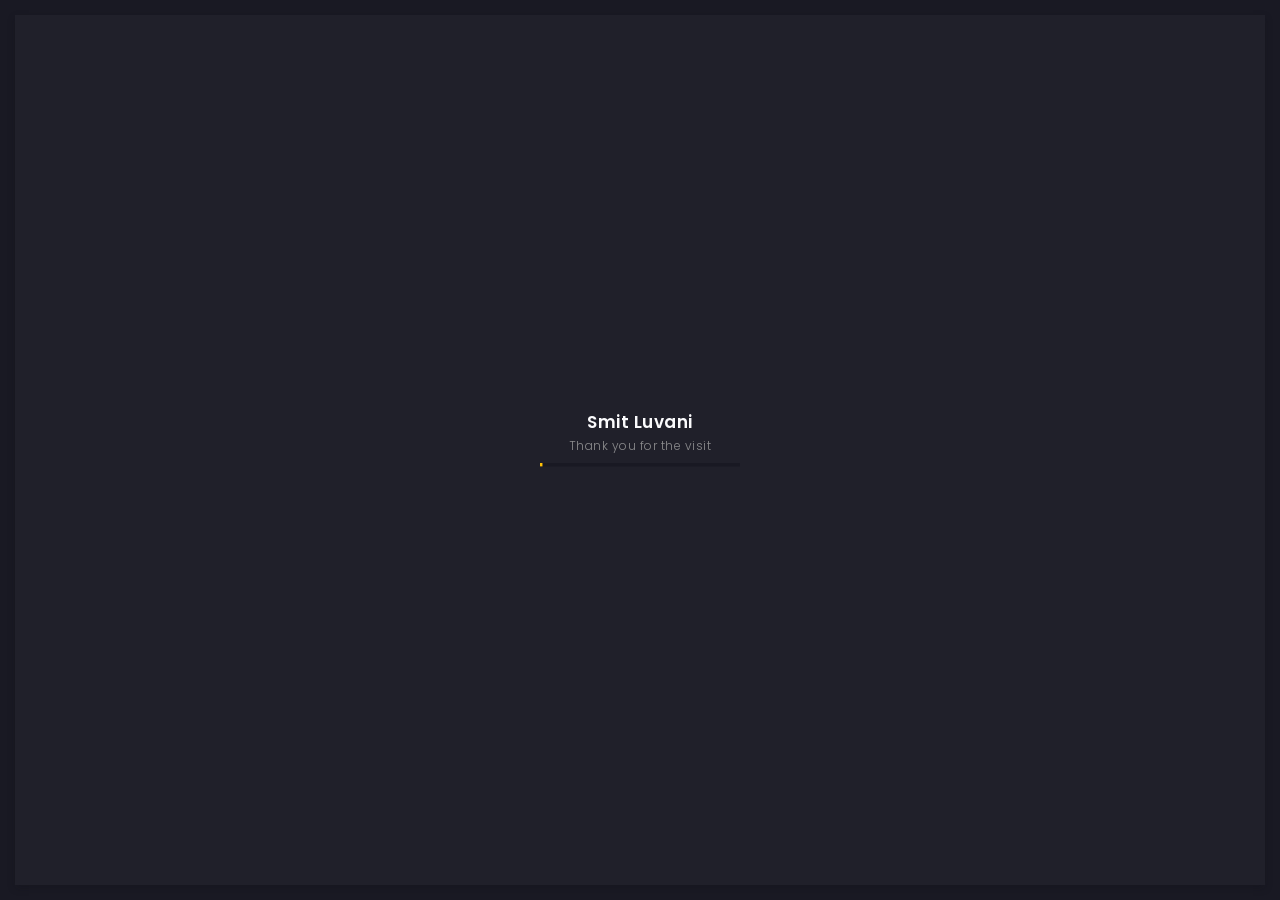
==== commit 947242bf: "update: update information and images" ====
--- a/docs/index.html
+++ b/docs/index.html
@@ -8,7 +8,7 @@
     <!-- color of address bar in mobile browser -->
     <meta name="theme-color" content="#2B2B35">
     <!-- favicon  -->
-    <link rel="shortcut icon" href="img/Smit Profile Image.jpeg" type="image/x-icon">
+    <link rel="shortcut icon" href="img/smit-luvani-favicon.png" type="image/x-icon">
     <!-- bootstrap css -->
     <link rel="stylesheet" href="css/plugins/bootstrap.min.css">
     <!-- font awesome css -->
@@ -96,15 +96,15 @@
                         <div class="art-header">
                             <!-- avatar -->
                             <div class="art-avatar">
-                                <a data-fancybox="avatar" href="img/Smit Profile Image.jpeg" class="art-avatar-curtain">
-                                    <img src="img/Smit Profile Image.jpeg" alt="avatar">
+                                <a data-fancybox="avatar" href="img/smit-luvani-profile.png" class="art-avatar-curtain">
+                                    <img src="img/smit-luvani-profile.png" alt="avatar">
                                     <i class="fas fa-expand"></i>
                                 </a>
                                 <!-- available -->
-                                <div class="art-lamp-light">
-                                    <!-- add class 'art-not-available' if not available-->
-                                    <div class="art-available-lamp" style="background: #0F9F48;"></div>
-                                </div>
+                                <!-- <div class="art-lamp-light"> -->
+                                    <!-- add class 'art-not-available' if not available -->
+                                    <!-- <div class="art-available-lamp" style="background: #0F9F48;"></div> -->
+                                <!-- </div> -->
                             </div>
                             <!-- avatar end -->
                             <!-- name -->
@@ -133,10 +133,6 @@
                                     <li>
                                         <h6>Studying:</h6><span>MS. Computer Science</span>
                                     </li>
-                                    <!-- Title -->
-                                    <li>
-                                        <h6>Title:</h6><span>Full Stack + DevOps</span>
-                                    </li>
                                 </ul>
                             </div>
                             <!-- info bar about end -->
@@ -145,7 +141,7 @@
                             <div class="art-ls-divider"></div>
 
                             <!-- language skills -->
-                            <div class="art-lang-skills p-30-15">
+                            <div class="art-lang-skills p-30-15 d-none">
 
                                 <!-- skill -->
                                 <div class="art-lang-skills-item">
@@ -184,7 +180,7 @@
                                 <div class="art-hard-skills-item">
                                     <div class="art-skill-heading">
                                         <!-- title -->
-                                        <h6>Node JS + Express</h6>
+                                        <h6>Node JS/Express JS</h6>
                                     </div>
                                     <!-- progressbar frame -->
                                     <div class="art-line-progress">
@@ -199,7 +195,7 @@
                                 <div class="art-hard-skills-item">
                                     <div class="art-skill-heading">
                                         <!-- title -->
-                                        <h6>Amazon Web Service</h6>
+                                        <h6>AWS & GCP</h6>
                                     </div>
                                     <!-- progressbar frame -->
                                     <div class="art-line-progress">
@@ -229,7 +225,7 @@
                                 <div class="art-hard-skills-item">
                                     <div class="art-skill-heading">
                                         <!-- title -->
-                                        <h6>PHP (Core) & MySQL</h6>
+                                        <h6>WebSocket & Payment Gateway</h6>
                                     </div>
                                     <!-- progressbar frame -->
                                     <div class="art-line-progress">
@@ -272,7 +268,7 @@
                                 <!-- list item -->
                                 <li>Database Design</li>
                                 <!-- list item -->
-                                <li>Management Skill</li>
+                                <li>Server Architecture</li>
                             </ul>
                             <!-- knowledge list end -->
 
@@ -283,7 +279,7 @@
                             <div class="art-links-frame p-15-15">
 
                                 <!-- cv button -->
-                                <a href="https://bit.ly/3OoBDJE" class="art-link" target="_blank">View Resume</a>
+                                <a href="https://bit.ly/smit-luvani-resume-05-04-23" class="art-link" target="_blank">View Resume</a>
                             </div>
                             <!-- links frame end -->
 
@@ -318,7 +314,7 @@
                     <div class="art-curtain"></div>
 
                     <!-- top background -->
-                    <div class="art-top-bg" style="background-image: url(img/bg.jpg)">
+                    <div class="art-top-bg" style="background-image: url(img/1805598.png)">
                         <!-- overlay -->
                         <div class="art-top-bg-overlay"></div>
                         <!-- overlay end -->
@@ -340,7 +336,7 @@
                                     <div class="col-lg-12">
 
                                         <!-- banner -->
-                                        <div class="art-a art-banner" style="background-image: url(img/bg.jpg)">
+                                        <div class="art-a art-banner" style="background-image: url(img/1805598-resize.png);">
                                             <!-- banner back -->
                                             <div class="art-banner-back"></div>
                                             <!-- banner dec -->
@@ -350,16 +346,16 @@
                                                 <!-- main title -->
                                                 <div class="art-banner-title">
                                                     <!-- title -->
-                                                    <h1 class="mb-15">Web, Mobile & DevOps Developer</h1>
-                                                    <!-- suptitle -->
-                                                    <div class="art-lg-text art-code mb-25">&lt;<i>code</i>&gt; I <span class="txt-rotate" data-period="2000" data-rotate='[ "am Full Stack Developer.", "am React Native Developer", "can automate your integration and deployment"]'></span>&lt;/<i>code</i>&gt;</div>
+                                                    <h1 class="mb-15">Full Stack Developer, Cloud Solution Architect & <br> DevOps</h1>
+                                                    <!-- subtitle -->
+                                                    <div class="art-lg-text art-code mb-25">&lt;<i>Highlight</i>&gt; <span class="txt-rotate" data-period="2000" data-rotate='[ "Node JS/Express JS", "Mocha/Jest based TDD", "SQL/NoSQL Cloud-based database" ,"React Native with Redux", "Continuous Integration & Deployment", "Amazon Web Service & Google Cloud Platform", "WebSocket using Socket.io", "Git based VCS", "Cloud Functions/AWS Lambda"]'></span>&lt;/<i>Highlight</i>&gt;</div>
                                                     <div class="art-buttons-frame">
-                                                        <a href="https://bit.ly/3OoBDJE" class="art-btn art-btn-md" target="_blank"><span>Download Resume</span></a>
+                                                        <a href="https://bit.ly/smit-luvani-resume-05-04-23" class="art-btn art-btn-md" target="_blank"><span>View Resume</span></a>
                                                     </div>
                                                 </div>
                                                 <!-- main title end -->
                                                 <!-- photo -->
-                                                <!-- <img src="img/Smit_Profile_Image-PNG.png" class="art-banner-photo" alt="Smit Luvani"> -->
+                                                <img src="img/smit-luvani-full.png" class="art-banner-photo" alt="Smit Luvani">
                                             </div>
                                             <!-- banner overlay end -->
                                         </div>
@@ -382,18 +378,18 @@
                                     <!-- col -->
                                     <div class="col-md-3 col-6">
 
-                                        <!-- couner frame -->
+                                        <!-- counter frame -->
                                         <div class="art-counter-frame">
                                             <!-- counter -->
                                             <div class="art-counter-box">
                                                 <!-- counter number -->
-                                                <span class="art-counter">3</span><span class="art-counter-plus">+</span>
+                                                <span class="art-counter">4</span><span class="art-counter-plus">+</span>
                                             </div>
                                             <!-- counter end -->
                                             <!-- title -->
                                             <h6>Years Experience</h6>
                                         </div>
-                                        <!-- couner frame end -->
+                                        <!-- counter frame end -->
 
                                     </div>
                                     <!-- col end -->
@@ -401,7 +397,26 @@
                                     <!-- col -->
                                     <div class="col-md-3 col-6">
 
-                                        <!-- couner frame -->
+                                        <!-- counter frame -->
+                                        <div class="art-counter-frame">
+                                            <!-- counter -->
+                                            <div class="art-counter-box">
+                                                <!-- counter number -->
+                                                <span class="art-counter">13</span><span class="art-counter-plus">+</span>
+                                            </div>
+                                            <!-- counter end -->
+                                            <!-- title -->
+                                            <h6>Different Projects</h6>
+                                        </div>
+                                        <!-- counter frame end -->
+
+                                    </div>
+                                    <!-- col end -->
+
+                                    <!-- col -->
+                                    <div class="col-md-3 col-6">
+
+                                        <!-- counter frame -->
                                         <div class="art-counter-frame">
                                             <!-- counter -->
                                             <div class="art-counter-box">
@@ -410,9 +425,9 @@
                                             </div>
                                             <!-- counter end -->
                                             <!-- title -->
-                                            <h6>Completed Long-Term Projects</h6>
-                                        </div>
-                                        <!-- couner frame end -->
+                                            <h6>Worked with agencies</h6>
+                                        </div>
+                                        <!-- counter frame end -->
 
                                     </div>
                                     <!-- col end -->
@@ -420,37 +435,18 @@
                                     <!-- col -->
                                     <div class="col-md-3 col-6">
 
-                                        <!-- couner frame -->
+                                        <!-- counter frame -->
                                         <div class="art-counter-frame">
                                             <!-- counter -->
                                             <div class="art-counter-box">
                                                 <!-- counter number -->
-                                                <span class="art-counter">6</span>
-                                            </div>
-                                            <!-- counter end -->
-                                            <!-- title -->
-                                            <h6>Under Continuous Development</h6>
-                                        </div>
-                                        <!-- couner frame end -->
-
-                                    </div>
-                                    <!-- col end -->
-
-                                    <!-- col -->
-                                    <div class="col-md-3 col-6">
-
-                                        <!-- couner frame -->
-                                        <div class="art-counter-frame">
-                                            <!-- counter -->
-                                            <div class="art-counter-box">
-                                                <!-- counter number -->
-                                                <span class="art-counter">5</span>
+                                                <span class="art-counter">10</span><span class="art-counter-plus">+</span>
                                             </div>
                                             <!-- counter end -->
                                             <!-- title -->
                                             <h6>Happy Clients</h6>
                                         </div>
-                                        <!-- couner frame end -->
+                                        <!-- counter frame end -->
 
                                     </div>
                                     <!-- col end -->
@@ -493,11 +489,9 @@
                                                         <h6>Email:</h6><a href="mailto:svluvani@gmail.com" target="_blank">svluvani@gmail.com</a>
                                                     </li>
                                                     <li>
-                                                        <h6>Skype:</h6><a href="https://join.skype.com/Dv6z9WKSfi8f" target="_blank">live:svluvani</a>
-                                                    </li>
-                                                    <li>
                                                         <h6>LinkedIn:</h6><a href="https://www.linkedin.com/in/smit-luvani/" target="_blank">View Profile</a>
                                                     </li>
+                                                    <li>Recommend: Write me an email</li>
                                                 </ul>
                                             </div>
                                         </div>
@@ -684,15 +678,34 @@
                                                 <!-- title -->
                                                 <h5 class="mb-15"> <i class="fas fa-tv"></i> HTML- CSS - JS</h5>
                                                 <!-- text -->
-                                                <div class="mb-15"> I have very well experience of HTML + HTML5, CSS + CSS3, Javascript, JQuery and AJAX. I've done almost 6 projects using many pre-build library for slider, notification popup, time and drag-drop. </div>
-                                            </div>
-                                            <!-- service content end -->
-                                        </div>
-                                        <!-- service end -->
-
-                                    </div>
-                                    <!-- col end -->
-
+                                                <div class="mb-15"> I have very well experience of HTML + HTML5, CSS + CSS3, Javascript, JQuery and AJAX. I've worked on 6+ using many pre-build library for slider, notification popup, time and drag-drop. </div>
+                                            </div>
+                                            <!-- service content end -->
+                                        </div>
+                                        <!-- service end -->
+
+                                    </div>
+                                    <!-- col end -->
+
+                                    <!-- col -->
+                                    <div class="col-lg-4 col-md-6">
+
+                                        <!-- service -->
+                                        <div class="art-a art-service-icon-box">
+                                            <!-- service content -->
+                                            <div class="art-service-ib-content">
+                                                <!-- title -->
+                                                <h5 class="mb-15"> <i class="fas fa-rocket"></i> BLE Communication</h5>
+                                                <!-- text -->
+                                                <div class="mb-15">I have written BLE manager code that communicate with BLE enabled application </div>
+                                            </div>
+                                            <!-- service content end -->
+                                        </div>
+                                        <!-- service end -->
+
+                                    </div>
+                                    <!-- col end -->
+                                    
                                     <!-- col -->
                                     <div class="col-lg-4 col-md-6">
 
@@ -743,7 +756,7 @@
                                                 <!-- title -->
                                                 <h5 class="mb-15"> <i class="fas fa-credit-card"></i> Payment Integration </h5>
                                                 <!-- text -->
-                                                <div class="mb-15">I have experience of integrating payment gateway with Stripe, Paypal, and Razorpay. My integrated projects have more than 1k successful payment received without any bug and security breaches. Payment are
+                                                <div class="mb-15">I have experience of integrating payment gateway with Stripe, Paypal, and Razorpay. My integrated projects have 3k+ successful payment received without any bug and security breaches. Payment are
                                                     validated with signature and verify through various steps before proceeding further. </div>
                                             </div>
                                             <!-- service content end -->
@@ -843,7 +856,7 @@
                                                 <!-- title -->
                                                 <h5 class="mb-15"><i class="fab fa-dev"></i> DevOps</h5>
                                                 <!-- text -->
-                                                <div class="mb-15">I personally implemented a project using DevOps methodology which allows me to quick bug fix and improve product with market demands. It helps to reduce failure rate of new releases.</div>
+                                                <div class="mb-15">I have written CI pipeline that generate build and deploy over AWS EC2 using AWS Elastic Beanstalk with specific server environment.</div>
                                             </div>
                                             <!-- service content end -->
                                         </div>
@@ -1656,7 +1669,7 @@
                                             <!-- title frame -->
                                             <div class="art-title-frame">
                                                 <!-- title -->
-                                                <h4>Projects <small style="font-size: 9px;"><a href="https://www.linkedin.com/in/smit-luvani/"> (View More) </a></small></h4>
+                                                <h4>Projects <small style="font-size: 9px;"><a href="https://www.linkedin.com/in/smit-luvani/"> (View Projects on LinkedIn) </a></small></h4>
                                             </div>
                                             <!-- title frame end -->
                                             <!-- right frame -->
@@ -1683,7 +1696,7 @@
                                     </div>
                                     <!-- col end -->
 
-                                    <div class="art-grid art-grid-3-col art-gallery">
+                                    <div class="art-grid art-grid-3-col art-gallery d-none">
 
                                         <!-- grid item -->
                                         <div class="art-grid-item webTemplates">
@@ -2252,7 +2265,7 @@
                                                         <img class="art-testimonial-face" src="img/testimonials/JENIL_NAROLA.jpeg" alt="face">
                                                         <!-- name -->
                                                         <h5>Jenil Narola</h5>
-                                                        <div class="art-el-suptitle mb-15"> <a href="http://jenil-narola.github.io/profile/" target="_blank"> Senior Web Developer</a></div>
+                                                        <div class="art-el-suptitle mb-15"> <a href="http://jenil-narola.github.io/profile/" target="_blank"> Senior Full Stack Developer</a></div>
                                                         <!-- text -->
                                                         <div class="mb-15">I am working with Smit Luvani on various project. He has delivered many successful projects. I would say that Smit is perfect for application analysis, execution and long term project. </div>
                                                     </div>
@@ -2333,7 +2346,7 @@
                 <!-- title -->
                 <h4>Smit Luvani</h4>
                 <!-- progressbar -->
-                <div id="preloader" class="art-preloader-load">Passionate Programmer</div>
+                <div id="preloader" class="art-preloader-load">Thank you for the visit </div>
             </div>
             <!-- preloader content end -->
         </div>
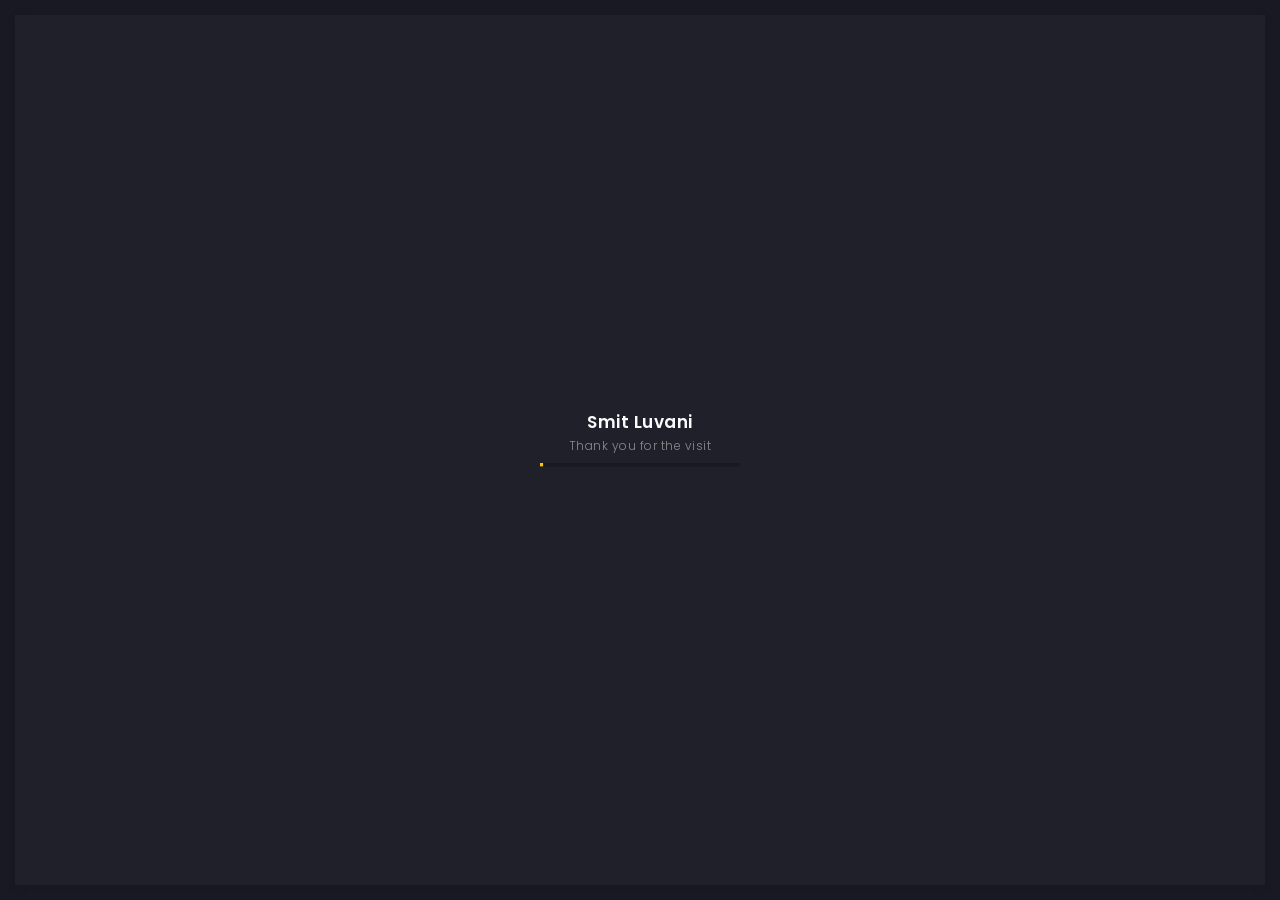
==== commit 72bf8408: "update: contents and resume" ====
--- a/docs/index.html
+++ b/docs/index.html
@@ -1,2004 +1,2114 @@
 <!doctype html>
 <html lang="en">
 
-<head>
-    <!-- Required meta tags -->
-    <meta charset="utf-8">
-    <meta name="viewport" content="width=device-width, initial-scale=1, shrink-to-fit=no">
-    <!-- color of address bar in mobile browser -->
-    <meta name="theme-color" content="#2B2B35">
-    <!-- favicon  -->
-    <link rel="shortcut icon" href="img/smit-luvani-favicon.png" type="image/x-icon">
-    <!-- bootstrap css -->
-    <link rel="stylesheet" href="css/plugins/bootstrap.min.css">
-    <!-- font awesome css -->
-    <link rel="stylesheet" href="css/plugins/font-awesome.min.css">
-    <!-- swiper css -->
-    <link rel="stylesheet" href="css/plugins/swiper.min.css">
-    <!-- fancybox css -->
-    <link rel="stylesheet" href="css/plugins/fancybox.min.css">
-    <!-- main css -->
-    <link rel="stylesheet" href="css/style.css">
-
-    <title>Smit Luvani - Portfolio</title>
-
-    <meta name="title" content="Smit Luvani - Portfolio">
-    <meta name="description" content="Smit Luvani is a software developer with lots of skills. Smit Luvani is very good at Node JS Express and Payment Gateway with performance and security.">
-    <meta name="keywords" content="Web Developer, DevOps Engineer, AWS Expert, Node JS Developer, React JS Developer, React Native Developer">
-    <meta name="robots" content="index, follow">
-    <meta http-equiv="Content-Type" content="text/html; charset=utf-8">
-    <meta name="language" content="English">
-    <meta name="revisit-after" content="15 days">
-    <meta name="author" content="Smit Luvani">
-
-    <!-- Global site tag (gtag.js) - Google Analytics -->
-    <script async src="https://www.googletagmanager.com/gtag/js?id=G-KPV6WG0MVK"></script>
-    <script>
-        window.dataLayer = window.dataLayer || [];
-
-        function gtag() {
-            dataLayer.push(arguments);
-        }
-        gtag('js', new Date());
-
-        gtag('config', 'G-KPV6WG0MVK');
-    </script>
-
-    <!-- Custom CSS -->
-    <style>
-        i[class^='fas'] {
-            color: #F1B608
-        }
-        
-        i[class^='fab'] {
-            color: #F1B608
-        }
-        
-        .art-service-ib-content {
-            min-height: 230px;
-            padding: 0;
-        }
-    </style>
-</head>
-
-<body>
-
-    <!-- app -->
-    <div class="art-app art-app-onepage">
-
-        <!-- mobile top bar -->
-        <div class="art-mobile-top-bar"></div>
-
-        <!-- app wrapper -->
-        <div class="art-app-wrapper">
-
-            <!-- app container end -->
-            <div class="art-app-container">
-
-                <!-- info bar -->
-                <div class="art-info-bar">
-
-                    <!-- menu bar frame -->
-                    <div class="art-info-bar-frame">
-
-                        <!-- info bar header -->
-                        <div class="art-info-bar-header">
-                            <!-- info bar button -->
-                            <a class="art-info-bar-btn" href="#">
-                                <!-- icon -->
-                                <i class="fas fa-ellipsis-v"></i>
-                            </a>
-                            <!-- info bar button end -->
-                        </div>
-                        <!-- info bar header end -->
-
-                        <!-- info bar header -->
-                        <div class="art-header">
-                            <!-- avatar -->
-                            <div class="art-avatar">
-                                <a data-fancybox="avatar" href="img/smit-luvani-profile.png" class="art-avatar-curtain">
-                                    <img src="img/smit-luvani-profile.png" alt="avatar">
-                                    <i class="fas fa-expand"></i>
+    <head>
+        <!-- Required meta tags -->
+        <meta charset="utf-8">
+        <meta name="viewport" content="width=device-width, initial-scale=1, shrink-to-fit=no">
+        <!-- color of address bar in mobile browser -->
+        <meta name="theme-color" content="#2B2B35">
+        <!-- favicon  -->
+        <link rel="shortcut icon" href="img/smit-luvani-favicon.png" type="image/x-icon">
+        <!-- bootstrap css -->
+        <link rel="stylesheet" href="css/plugins/bootstrap.min.css">
+        <!-- font awesome css -->
+        <link rel="stylesheet" href="css/plugins/font-awesome.min.css">
+        <!-- swiper css -->
+        <link rel="stylesheet" href="css/plugins/swiper.min.css">
+        <!-- fancybox css -->
+        <link rel="stylesheet" href="css/plugins/fancybox.min.css">
+        <!-- main css -->
+        <link rel="stylesheet" href="css/style.css">
+
+        <title>Smit Luvani - Portfolio</title>
+
+        <meta name="title" content="Smit Luvani - Portfolio">
+        <meta name="description" content="Smit Luvani is a software developer with lots of skills. Smit Luvani is very good at Node JS Express and Payment Gateway with performance and security.">
+        <meta name="keywords" content="Web Developer, DevOps Engineer, AWS Expert, Node JS Developer, React JS Developer, React Native Developer">
+        <meta name="robots" content="index, follow">
+        <meta http-equiv="Content-Type" content="text/html; charset=utf-8">
+        <meta name="language" content="English">
+        <meta name="revisit-after" content="15 days">
+        <meta name="author" content="Smit Luvani">
+
+        <!-- Global site tag (gtag.js) - Google Analytics -->
+        <script async src="https://www.googletagmanager.com/gtag/js?id=G-KPV6WG0MVK"></script>
+        <script>
+            window.dataLayer = window.dataLayer || [];
+
+            function gtag() {
+                dataLayer.push(arguments);
+            }
+            gtag('js', new Date());
+
+            gtag('config', 'G-KPV6WG0MVK');
+        </script>
+
+        <!-- Custom CSS -->
+        <style>
+            i[class^='fas'] {
+                color: #F1B608
+            }
+
+            i[class^='fab'] {
+                color: #F1B608
+            }
+
+            .art-service-ib-content {
+                min-height: 250px;
+                padding: 0;
+            }
+        </style>
+    </head>
+
+    <body>
+
+        <!-- app -->
+        <div class="art-app art-app-onepage">
+
+            <!-- mobile top bar -->
+            <div class="art-mobile-top-bar"></div>
+
+            <!-- app wrapper -->
+            <div class="art-app-wrapper">
+
+                <!-- app container end -->
+                <div class="art-app-container">
+
+                    <!-- info bar -->
+                    <div class="art-info-bar">
+
+                        <!-- menu bar frame -->
+                        <div class="art-info-bar-frame">
+
+                            <!-- info bar header -->
+                            <div class="art-info-bar-header">
+                                <!-- info bar button -->
+                                <a class="art-info-bar-btn" href="#">
+                                    <!-- icon -->
+                                    <i class="fas fa-ellipsis-v"></i>
                                 </a>
-                                <!-- available -->
-                                <!-- <div class="art-lamp-light"> -->
+                                <!-- info bar button end -->
+                            </div>
+                            <!-- info bar header end -->
+
+                            <!-- info bar header -->
+                            <div class="art-header">
+                                <!-- avatar -->
+                                <div class="art-avatar">
+                                    <a data-fancybox="avatar" href="img/smit-luvani-profile.png" class="art-avatar-curtain">
+                                        <img src="img/smit-luvani-profile.png" alt="avatar">
+                                        <i class="fas fa-expand"></i>
+                                    </a>
+                                    <!-- available -->
+                                    <!-- <div class="art-lamp-light"> -->
                                     <!-- add class 'art-not-available' if not available -->
                                     <!-- <div class="art-available-lamp" style="background: #0F9F48;"></div> -->
-                                <!-- </div> -->
+                                    <!-- </div> -->
+                                </div>
+                                <!-- avatar end -->
+                                <!-- name -->
+                                <h5 class="art-name mb-10">Smit Luvani</h5>
+                                <!-- post -->
+                                <div class="art-sm-text">Full Stack Developer <br> Node JS & AWS Expert </div>
                             </div>
-                            <!-- avatar end -->
-                            <!-- name -->
-                            <h5 class="art-name mb-10">Smit Luvani</h5>
-                            <!-- post -->
-                            <div class="art-sm-text">Full Stack Developer <br> Node JS & AWS Expert </div>
+                            <!-- info bar header end -->
+
+                            <!-- scroll frame -->
+                            <div id="scrollbar2" class="art-scroll-frame">
+
+                                <!-- info bar about -->
+                                <div class="art-table p-15-15">
+                                    <!-- about text -->
+                                    <ul>
+                                        <!-- Residence -->
+                                        <li>
+                                            <h6>Residence:</h6><span>Germany</span>
+                                        </li>
+                                        <!-- Pursued Degree -->
+                                        <li>
+                                            <h6>Degree Holds:</h6><span>B.Sc. IT</span>
+                                        </li>
+                                        <!-- Study -->
+                                        <li>
+                                            <h6>Studying:</h6><span>MS. Computer Science</span>
+                                        </li>
+                                    </ul>
+                                </div>
+                                <!-- info bar about end -->
+
+                                <!-- divider -->
+                                <div class="art-ls-divider"></div>
+
+                                <!-- language skills -->
+                                <div class="art-lang-skills p-30-15 d-none">
+
+                                    <!-- skill -->
+                                    <div class="art-lang-skills-item">
+                                        <div id="circleprog1" class="art-cirkle-progress"></div>
+                                        <!-- title -->
+                                        <h6>Review</h6>
+                                    </div>
+                                    <!-- skill end -->
+
+                                    <!-- skill -->
+                                    <div class="art-lang-skills-item">
+                                        <div id="circleprog2" class="art-cirkle-progress"></div>
+                                        <!-- title -->
+                                        <h6>Response Time</h6>
+                                    </div>
+                                    <!-- skill end -->
+
+                                    <!-- skill -->
+                                    <div class="art-lang-skills-item">
+                                        <div id="circleprog3" class="art-cirkle-progress"></div>
+                                        <!-- title -->
+                                        <h6>Up Time</h6>
+                                    </div>
+                                    <!-- skill end -->
+
+                                </div>
+                                <!-- language skills end -->
+
+                                <!-- divider -->
+                                <div class="art-ls-divider"></div>
+
+                                <!-- hard skills -->
+                                <div class="art-hard-skills p-30-15">
+
+                                    <!-- skill -->
+                                    <div class="art-hard-skills-item">
+                                        <div class="art-skill-heading">
+                                            <!-- title -->
+                                            <h6>Node JS/Express JS</h6>
+                                        </div>
+                                        <!-- progressbar frame -->
+                                        <div class="art-line-progress">
+                                            <!-- progressbar -->
+                                            <div id="lineprog1"></div>
+                                        </div>
+                                        <!-- progressbar frame end -->
+                                    </div>
+                                    <!-- skill end -->
+
+                                    <!-- skill -->
+                                    <div class="art-hard-skills-item">
+                                        <div class="art-skill-heading">
+                                            <!-- title -->
+                                            <h6>AWS & GCP</h6>
+                                        </div>
+                                        <!-- progressbar frame -->
+                                        <div class="art-line-progress">
+                                            <!-- progressbar -->
+                                            <div id="lineprog2"></div>
+                                        </div>
+                                        <!-- progressbar frame end -->
+                                    </div>
+                                    <!-- skill end -->
+
+                                    <!-- skill -->
+                                    <div class="art-hard-skills-item">
+                                        <div class="art-skill-heading">
+                                            <!-- title -->
+                                            <h6>Cloud Database (MongoDB, PostgreSQL, Firebase, MySQL)</h6>
+                                        </div>
+                                        <!-- progressbar frame -->
+                                        <div class="art-line-progress">
+                                            <!-- progressbar -->
+                                            <div id="lineprog3"></div>
+                                        </div>
+                                        <!-- progressbar frame end -->
+                                    </div>
+                                    <!-- skill end -->
+
+                                    <!-- skill -->
+                                    <div class="art-hard-skills-item">
+                                        <div class="art-skill-heading">
+                                            <!-- title -->
+                                            <h6>WebSocket & Payment Gateway</h6>
+                                        </div>
+                                        <!-- progressbar frame -->
+                                        <div class="art-line-progress">
+                                            <!-- progressbar -->
+                                            <div id="lineprog4"></div>
+                                        </div>
+                                        <!-- progressbar frame end -->
+                                    </div>
+                                    <!-- skill end -->
+
+                                    <!-- skill -->
+                                    <div class="art-hard-skills-item">
+                                        <div class="art-skill-heading">
+                                            <!-- title -->
+                                            <h6>React/React Native</h6>
+                                        </div>
+                                        <!-- progressbar frame -->
+                                        <div class="art-line-progress">
+                                            <!-- progressbar -->
+                                            <div id="lineprog5"></div>
+                                        </div>
+                                        <!-- progressbar frame end -->
+                                    </div>
+                                    <!-- skill end -->
+
+                                </div>
+                                <!-- language skills end -->
+
+                                <!-- divider -->
+                                <div class="art-ls-divider"></div>
+
+                                <!-- knowledge list -->
+                                <ul class="art-knowledge-list p-15-0">
+                                    <!-- list item -->
+                                    <li>Gitlab with CI/CD & GitHub</li>
+                                    <!-- list item -->
+                                    <li>Critical Thinking</li>
+                                    <!-- list item -->
+                                    <li>System Analysis</li>
+                                    <!-- list item -->
+                                    <li>Database Design</li>
+                                    <!-- list item -->
+                                    <li>Server Architecture</li>
+                                </ul>
+                                <!-- knowledge list end -->
+
+                                <!-- divider -->
+                                <div class="art-ls-divider"></div>
+
+                                <!-- links frame -->
+                                <div class="art-links-frame p-15-15">
+
+                                    <!-- cv button -->
+                                    <a href="https://flowcv.com/resume/j8momv8ai9" class="art-link" target="_blank">View Resume</a>
+                                </div>
+                                <!-- links frame end -->
+
+                            </div>
+                            <!-- scroll frame end -->
+
+                            <!-- sidebar social -->
+                            <div class="art-ls-social">
+                                <!-- social link -->
+                                <a href="https://www.linkedin.com/in/smit-luvani/" target="_blank"><i class="fab fa-linkedin-in"></i></a>
+                                <!-- social link -->
+                                <a href="https://gitlab.com/smit-luvani" target="_blank"><i class="fab fa-gitlab"></i></a>
+                                <!-- social link -->
+                                <a href="https://github.com/smit-luvani" target="_blank"><i class="fab fa-github"></i></a>
+                                <!-- social link -->
+                                <a href="https://www.linkedin.com/in/smit-luvani" target="_blank"><i class="fab fa-linkedin-in"></i></a>
+                                <!-- social link -->
+                                <a href="mailto:svluvani@gmail.com" target="_blank"><i class="fas fa-at"></i></a>
+                            </div>
+                            <!-- sidebar social end -->
+
                         </div>
-                        <!-- info bar header end -->
-
-                        <!-- scroll frame -->
-                        <div id="scrollbar2" class="art-scroll-frame">
-
-                            <!-- info bar about -->
-                            <div class="art-table p-15-15">
-                                <!-- about text -->
-                                <ul>
-                                    <!-- Residence -->
-                                    <li>
-                                        <h6>Residence:</h6><span>Germany</span>
-                                    </li>
-                                    <!-- Pursued Degree -->
-                                    <li>
-                                        <h6>Degree Holds:</h6><span>B.Sc. IT</span>
-                                    </li>
-                                    <!-- Study -->
-                                    <li>
-                                        <h6>Studying:</h6><span>MS. Computer Science</span>
-                                    </li>
-                                </ul>
-                            </div>
-                            <!-- info bar about end -->
-
-                            <!-- divider -->
-                            <div class="art-ls-divider"></div>
-
-                            <!-- language skills -->
-                            <div class="art-lang-skills p-30-15 d-none">
-
-                                <!-- skill -->
-                                <div class="art-lang-skills-item">
-                                    <div id="circleprog1" class="art-cirkle-progress"></div>
-                                    <!-- title -->
-                                    <h6>Review</h6>
-                                </div>
-                                <!-- skill end -->
-
-                                <!-- skill -->
-                                <div class="art-lang-skills-item">
-                                    <div id="circleprog2" class="art-cirkle-progress"></div>
-                                    <!-- title -->
-                                    <h6>Response Time</h6>
-                                </div>
-                                <!-- skill end -->
-
-                                <!-- skill -->
-                                <div class="art-lang-skills-item">
-                                    <div id="circleprog3" class="art-cirkle-progress"></div>
-                                    <!-- title -->
-                                    <h6>Up Time</h6>
-                                </div>
-                                <!-- skill end -->
-
-                            </div>
-                            <!-- language skills end -->
-
-                            <!-- divider -->
-                            <div class="art-ls-divider"></div>
-
-                            <!-- hard skills -->
-                            <div class="art-hard-skills p-30-15">
-
-                                <!-- skill -->
-                                <div class="art-hard-skills-item">
-                                    <div class="art-skill-heading">
-                                        <!-- title -->
-                                        <h6>Node JS/Express JS</h6>
-                                    </div>
-                                    <!-- progressbar frame -->
-                                    <div class="art-line-progress">
-                                        <!-- progressbar -->
-                                        <div id="lineprog1"></div>
-                                    </div>
-                                    <!-- progressbar frame end -->
-                                </div>
-                                <!-- skill end -->
-
-                                <!-- skill -->
-                                <div class="art-hard-skills-item">
-                                    <div class="art-skill-heading">
-                                        <!-- title -->
-                                        <h6>AWS & GCP</h6>
-                                    </div>
-                                    <!-- progressbar frame -->
-                                    <div class="art-line-progress">
-                                        <!-- progressbar -->
-                                        <div id="lineprog2"></div>
-                                    </div>
-                                    <!-- progressbar frame end -->
-                                </div>
-                                <!-- skill end -->
-
-                                <!-- skill -->
-                                <div class="art-hard-skills-item">
-                                    <div class="art-skill-heading">
-                                        <!-- title -->
-                                        <h6>Cloud Database (MongoDB, PostgreSQL, Firebase, MySQL)</h6>
-                                    </div>
-                                    <!-- progressbar frame -->
-                                    <div class="art-line-progress">
-                                        <!-- progressbar -->
-                                        <div id="lineprog3"></div>
-                                    </div>
-                                    <!-- progressbar frame end -->
-                                </div>
-                                <!-- skill end -->
-
-                                <!-- skill -->
-                                <div class="art-hard-skills-item">
-                                    <div class="art-skill-heading">
-                                        <!-- title -->
-                                        <h6>WebSocket & Payment Gateway</h6>
-                                    </div>
-                                    <!-- progressbar frame -->
-                                    <div class="art-line-progress">
-                                        <!-- progressbar -->
-                                        <div id="lineprog4"></div>
-                                    </div>
-                                    <!-- progressbar frame end -->
-                                </div>
-                                <!-- skill end -->
-
-                                <!-- skill -->
-                                <div class="art-hard-skills-item">
-                                    <div class="art-skill-heading">
-                                        <!-- title -->
-                                        <h6>React/React Native</h6>
-                                    </div>
-                                    <!-- progressbar frame -->
-                                    <div class="art-line-progress">
-                                        <!-- progressbar -->
-                                        <div id="lineprog5"></div>
-                                    </div>
-                                    <!-- progressbar frame end -->
-                                </div>
-                                <!-- skill end -->
-
-                            </div>
-                            <!-- language skills end -->
-
-                            <!-- divider -->
-                            <div class="art-ls-divider"></div>
-
-                            <!-- knowledge list -->
-                            <ul class="art-knowledge-list p-15-0">
-                                <!-- list item -->
-                                <li>Gitlab with CI/CD & GitHub</li>
-                                <!-- list item -->
-                                <li>Critical Thinking</li>
-                                <!-- list item -->
-                                <li>System Analysis</li>
-                                <!-- list item -->
-                                <li>Database Design</li>
-                                <!-- list item -->
-                                <li>Server Architecture</li>
-                            </ul>
-                            <!-- knowledge list end -->
-
-                            <!-- divider -->
-                            <div class="art-ls-divider"></div>
-
-                            <!-- links frame -->
-                            <div class="art-links-frame p-15-15">
-
-                                <!-- cv button -->
-                                <a href="https://bit.ly/smit-luvani-resume-05-04-23" class="art-link" target="_blank">View Resume</a>
-                            </div>
-                            <!-- links frame end -->
-
+                        <!-- menu bar frame end -->
+
+                    </div>
+                    <!-- info bar end -->
+
+                    <!-- content -->
+                    <div class="art-content">
+
+                        <!-- curtain -->
+                        <div class="art-curtain"></div>
+
+                        <!-- top background -->
+                        <div class="art-top-bg" style="background-image: url(img/1805598.png)">
+                            <!-- overlay -->
+                            <div class="art-top-bg-overlay"></div>
+                            <!-- overlay end -->
                         </div>
-                        <!-- scroll frame end -->
-
-                        <!-- sidebar social -->
-                        <div class="art-ls-social">
-                            <!-- social link -->
-                            <a href="https://www.linkedin.com/in/smit-luvani/" target="_blank"><i class="fab fa-linkedin-in"></i></a>
-                            <!-- social link -->
-                            <a href="https://gitlab.com/smit-luvani" target="_blank"><i class="fab fa-gitlab"></i></a>
-                            <!-- social link -->
-                            <a href="https://github.com/smit-luvani" target="_blank"><i class="fab fa-github"></i></a>
-                            <!-- social link -->
-                            <a href="https://www.linkedin.com/in/smit-luvani" target="_blank"><i class="fab fa-linkedin-in"></i></a>
-                            <!-- social link -->
-                            <a href="mailto:svluvani@gmail.com" target="_blank"><i class="fas fa-at"></i></a>
-                        </div>
-                        <!-- sidebar social end -->
-
-                    </div>
-                    <!-- menu bar frame end -->
-
-                </div>
-                <!-- info bar end -->
-
-                <!-- content -->
-                <div class="art-content">
-
-                    <!-- curtain -->
-                    <div class="art-curtain"></div>
-
-                    <!-- top background -->
-                    <div class="art-top-bg" style="background-image: url(img/1805598.png)">
-                        <!-- overlay -->
-                        <div class="art-top-bg-overlay"></div>
-                        <!-- overlay end -->
-                    </div>
-                    <!-- top background end -->
-
-                    <!-- swup container -->
-                    <div class="transition-fade" id="swup">
-
-                        <!-- scroll frame -->
-                        <div id="scrollbar" class="art-scroll-frame">
-
-                            <!-- container -->
-                            <div class="container-fluid">
-
-                                <!-- row -->
-                                <div class="row p-60-0 p-lg-30-0 p-md-15-0">
-                                    <!-- col -->
-                                    <div class="col-lg-12">
-
-                                        <!-- banner -->
-                                        <div class="art-a art-banner" style="background-image: url(img/1805598-resize.png);">
-                                            <!-- banner back -->
-                                            <div class="art-banner-back"></div>
-                                            <!-- banner dec -->
-                                            <div class="art-banner-dec"></div>
-                                            <!-- banner overlay -->
-                                            <div class="art-banner-overlay">
-                                                <!-- main title -->
-                                                <div class="art-banner-title">
-                                                    <!-- title -->
-                                                    <h1 class="mb-15">Full Stack Developer, Cloud Solution Architect & <br> DevOps</h1>
-                                                    <!-- subtitle -->
-                                                    <div class="art-lg-text art-code mb-25">&lt;<i>Highlight</i>&gt; <span class="txt-rotate" data-period="2000" data-rotate='[ "Node JS/Express JS", "Mocha/Jest based TDD", "SQL/NoSQL Cloud-based database" ,"React Native with Redux", "Continuous Integration & Deployment", "Amazon Web Service & Google Cloud Platform", "WebSocket using Socket.io", "Git based VCS", "Cloud Functions/AWS Lambda"]'></span>&lt;/<i>Highlight</i>&gt;</div>
-                                                    <div class="art-buttons-frame">
-                                                        <a href="https://bit.ly/smit-luvani-resume-05-04-23" class="art-btn art-btn-md" target="_blank"><span>View Resume</span></a>
-                                                    </div>
-                                                </div>
-                                                <!-- main title end -->
-                                                <!-- photo -->
-                                                <img src="img/smit-luvani-full.png" class="art-banner-photo" alt="Smit Luvani">
-                                            </div>
-                                            <!-- banner overlay end -->
-                                        </div>
-                                        <!-- banner end -->
-
-                                    </div>
-                                    <!-- col end -->
-                                </div>
-                                <!-- row end -->
-
-                            </div>
-                            <!-- container end -->
-
-                            <!-- container -->
-                            <div class="container-fluid">
-
-                                <!-- row -->
-                                <div class="row p-30-0">
-
-                                    <!-- col -->
-                                    <div class="col-md-3 col-6">
-
-                                        <!-- counter frame -->
-                                        <div class="art-counter-frame">
-                                            <!-- counter -->
-                                            <div class="art-counter-box">
-                                                <!-- counter number -->
-                                                <span class="art-counter">4</span><span class="art-counter-plus">+</span>
-                                            </div>
-                                            <!-- counter end -->
-                                            <!-- title -->
-                                            <h6>Years Experience</h6>
-                                        </div>
-                                        <!-- counter frame end -->
-
-                                    </div>
-                                    <!-- col end -->
-
-                                    <!-- col -->
-                                    <div class="col-md-3 col-6">
-
-                                        <!-- counter frame -->
-                                        <div class="art-counter-frame">
-                                            <!-- counter -->
-                                            <div class="art-counter-box">
-                                                <!-- counter number -->
-                                                <span class="art-counter">13</span><span class="art-counter-plus">+</span>
-                                            </div>
-                                            <!-- counter end -->
-                                            <!-- title -->
-                                            <h6>Different Projects</h6>
-                                        </div>
-                                        <!-- counter frame end -->
-
-                                    </div>
-                                    <!-- col end -->
-
-                                    <!-- col -->
-                                    <div class="col-md-3 col-6">
-
-                                        <!-- counter frame -->
-                                        <div class="art-counter-frame">
-                                            <!-- counter -->
-                                            <div class="art-counter-box">
-                                                <!-- counter number -->
-                                                <span class="art-counter">9</span>
-                                            </div>
-                                            <!-- counter end -->
-                                            <!-- title -->
-                                            <h6>Worked with agencies</h6>
-                                        </div>
-                                        <!-- counter frame end -->
-
-                                    </div>
-                                    <!-- col end -->
-
-                                    <!-- col -->
-                                    <div class="col-md-3 col-6">
-
-                                        <!-- counter frame -->
-                                        <div class="art-counter-frame">
-                                            <!-- counter -->
-                                            <div class="art-counter-box">
-                                                <!-- counter number -->
-                                                <span class="art-counter">10</span><span class="art-counter-plus">+</span>
-                                            </div>
-                                            <!-- counter end -->
-                                            <!-- title -->
-                                            <h6>Happy Clients</h6>
-                                        </div>
-                                        <!-- counter frame end -->
-
-                                    </div>
-                                    <!-- col end -->
-
-                                </div>
-                                <!-- row end -->
-
-                            </div>
-                            <!-- container end -->
-
-                            <!-- container [CONTACT INFORMATION] -->
-                            <div class="container-fluid">
-
-                                <!-- row -->
-                                <div class="row p-30-0">
-
-                                    <!-- col -->
-                                    <div class="col-lg-12">
-
-                                        <!-- section title -->
-                                        <div class="art-section-title">
-                                            <!-- title frame -->
-                                            <div class="art-title-frame">
-                                                <!-- title -->
-                                                <h4>Contact information</h4>
-                                            </div>
-                                            <!-- title frame end -->
-                                        </div>
-                                        <!-- section title end -->
-
-                                    </div>
-                                    <!-- col end -->
-                                    <!-- col -->
-                                    <div class="col-lg-4">
-                                        <!-- contact card -->
-                                        <div class="art-a art-card">
-                                            <div class="art-table p-15-15">
-                                                <ul>
-                                                    <li>
-                                                        <h6>Email:</h6><a href="mailto:svluvani@gmail.com" target="_blank">svluvani@gmail.com</a>
-                                                    </li>
-                                                    <li>
-                                                        <h6>LinkedIn:</h6><a href="https://www.linkedin.com/in/smit-luvani/" target="_blank">View Profile</a>
-                                                    </li>
-                                                    <li>Recommend: Write me an email</li>
-                                                </ul>
-                                            </div>
-                                        </div>
-                                        <!-- contact card end -->
-                                    </div>
-                                    <!-- col end -->
-                                    <!-- col -->
-                                    <div class="col-lg-4">
-                                        <!-- contact card -->
-                                        <div class="art-a art-card">
-                                            <div class="art-table p-15-15">
-                                                <ul>
-                                                    <li>
-                                                        <h6>Upwork:</h6><a href="https://www.upwork.com/o/profiles/users/~0181bcf5d5c69f77c4/?s=1110580755107926016" target="_blank">View Profile</a>
-                                                    </li>
-                                                    <li>
-                                                        <h6>Github:</h6><a href="https://github.com/smit-luvani" target="_blank">View Profile</a>
-                                                    </li>
-                                                    <li>
-                                                        <h6>Gitlab:</h6><a href="https://gitlab.com/smit-luvani" target="_blank">View Profile</a>
-                                                    </li>
-                                                </ul>
-                                            </div>
-                                        </div>
-                                        <!-- contact card end -->
-
-                                    </div>
-                                    <!-- col end -->
-
-                                    <!-- col -->
-                                    <div class="col-lg-12 d-none">
-
-                                        <!-- section title -->
-                                        <div class="art-section-title">
-                                            <!-- title frame -->
-                                            <div class="art-title-frame">
-                                                <!-- title -->
-                                                <h4>Get in touch</h4>
-                                            </div>
-                                            <!-- title frame end -->
-                                        </div>
-                                        <!-- section title end -->
-
-                                        <!-- contact form frame -->
-                                        <div class="art-a art-card">
-
-                                            <!-- contact form -->
-                                            <form id="form" class="art-contact-form">
-                                                <!-- form field -->
-                                                <div class="art-form-field">
-                                                    <!-- name input -->
-                                                    <input id="name" name="name" class="art-input" type="text" placeholder="Name" required>
-                                                    <!-- label -->
-                                                    <label for="name"><i class="fas fa-user"></i></label>
-                                                </div>
-                                                <!-- form field end -->
-                                                <!-- form field -->
-                                                <div class="art-form-field">
-                                                    <!-- email input -->
-                                                    <input id="email" name="email" class="art-input" type="email" placeholder="Email" required>
-                                                    <!-- label -->
-                                                    <label for="email"><i class="fas fa-at"></i></label>
-                                                </div>
-                                                <!-- form field end -->
-                                                <!-- form field -->
-                                                <div class="art-form-field">
-                                                    <!-- message textarea -->
-                                                    <textarea id="message" name="text" class="art-input" placeholder="Message" required></textarea>
-                                                    <!-- label -->
-                                                    <label for="message"><i class="far fa-envelope"></i></label>
-                                                </div>
-                                                <!-- form field end -->
-                                                <!-- button -->
-                                                <div class="art-submit-frame">
-                                                    <button class="art-btn art-btn-md art-submit" type="submit"><span>Send message</span></button>
-                                                    <!-- success -->
-                                                    <div class="art-success">Success <i class="fas fa-check"></i></div>
-                                                </div>
-                                            </form>
-                                            <!-- contact form end -->
-
-                                        </div>
-                                        <!-- contact form frame end -->
-
-                                    </div>
-                                    <!-- col end -->
-
-                                </div>
-                                <!-- row end -->
-
-                            </div>
-                            <!-- container end -->
-
-                            <!-- container [Tech Stack & Programming Skill] -->
-                            <div class="container-fluid">
-
-                                <!-- row -->
-                                <div class="row">
-
-                                    <!-- col -->
-                                    <div class="col-lg-12">
-
-                                        <!-- section title -->
-                                        <div class="art-section-title">
-                                            <!-- title frame -->
-                                            <div class="art-title-frame">
-                                                <!-- title -->
-                                                <h4>Tech Stack & Programming Skill</h4>
-                                            </div>
-                                            <!-- title frame end -->
-                                        </div>
-                                        <!-- section title end -->
-
-                                    </div>
-                                    <!-- col end -->
-
-                                    <!-- col -->
-                                    <div class="col-lg-4 col-md-6">
-
-                                        <!-- service -->
-                                        <div class="art-a art-service-icon-box">
-                                            <!-- service content -->
-                                            <div class="art-service-ib-content">
-                                                <!-- title -->
-                                                <h5 class="mb-15"> <i class="fas fa-server"></i> Node JS (Express JS)</h5>
-                                                <!-- text -->
-                                                <div class="mb-15">I build APIs with server side validation and security. I have experienced in Node JS with Express framework. I am working as back-end developer since 3 years. I can work with monolithic and micro service
-                                                    architecture.
-                                                </div>
-                                            </div>
-                                            <!-- service content end -->
-                                        </div>
-                                        <!-- service end -->
-
-                                    </div>
-                                    <!-- col end -->
-
-                                    <!-- col -->
-                                    <div class="col-lg-4 col-md-6">
-
-                                        <!-- service -->
-                                        <div class="art-a art-service-icon-box">
-                                            <!-- service content -->
-                                            <div class="art-service-ib-content">
-                                                <!-- title -->
-                                                <h5 class="mb-15"> <i class="fas fa-server"></i> Python </h5>
-                                                <!-- text -->
-                                                <div class="mb-15">I used python to develop bots in Telegram and Machine Learning, Deep Learning models. I have experience in Python with Tensorflow, Keras, Numpy, Pandas, Matplotlib, Scikit-learn, and many more.
-                                                </div>
-                                            </div>
-                                            <!-- service content end -->
-                                        </div>
-                                        <!-- service end -->
-
-                                    </div>
-                                    <!-- col end -->
-
-                                    <!-- col -->
-                                    <div class="col-lg-4 col-md-6">
-
-                                        <!-- service -->
-                                        <div class="art-a art-service-icon-box">
-                                            <!-- service content -->
-                                            <div class="art-service-ib-content">
-                                                <!-- title -->
-                                                <h5 class="mb-15"> <i class="fas fa-tv"></i> React JS/React Native</h5>
-                                                <!-- text -->
-                                                <div class="mb-15"> I'm working on React Native and React JS. I am developing mobile application for health consultation company. I followed function based as it improve app performance.</div>
-                                            </div>
-                                            <!-- service content end -->
-                                        </div>
-                                        <!-- service end -->
-
-                                    </div>
-                                    <!-- col end -->
-
-                                    <!-- col -->
-                                    <div class="col-lg-4 col-md-6">
-
-                                        <!-- service -->
-                                        <div class="art-a art-service-icon-box">
-                                            <!-- service content -->
-                                            <div class="art-service-ib-content">
-                                                <!-- title -->
-                                                <h5 class="mb-15"> <i class="fas fa-tv"></i> HTML- CSS - JS</h5>
-                                                <!-- text -->
-                                                <div class="mb-15"> I have very well experience of HTML + HTML5, CSS + CSS3, Javascript, JQuery and AJAX. I've worked on 6+ using many pre-build library for slider, notification popup, time and drag-drop. </div>
-                                            </div>
-                                            <!-- service content end -->
-                                        </div>
-                                        <!-- service end -->
-
-                                    </div>
-                                    <!-- col end -->
-
-                                    <!-- col -->
-                                    <div class="col-lg-4 col-md-6">
-
-                                        <!-- service -->
-                                        <div class="art-a art-service-icon-box">
-                                            <!-- service content -->
-                                            <div class="art-service-ib-content">
-                                                <!-- title -->
-                                                <h5 class="mb-15"> <i class="fas fa-rocket"></i> BLE Communication</h5>
-                                                <!-- text -->
-                                                <div class="mb-15">I have written BLE manager code that communicate with BLE enabled application </div>
-                                            </div>
-                                            <!-- service content end -->
-                                        </div>
-                                        <!-- service end -->
-
-                                    </div>
-                                    <!-- col end -->
-                                    
-                                    <!-- col -->
-                                    <div class="col-lg-4 col-md-6">
-
-                                        <!-- service -->
-                                        <div class="art-a art-service-icon-box">
-                                            <!-- service content -->
-                                            <div class="art-service-ib-content">
-                                                <!-- title -->
-                                                <h5 class="mb-15"> <i class="fas fa-rocket"></i> CI/CD Pipeline</h5>
-                                                <!-- text -->
-                                                <div class="mb-15">Continuous Integration works by pushing small code chunks to your application’s codebase hosted in a Git repository, and to every push, run a pipeline of scripts to build the code changes. </div>
-                                            </div>
-                                            <!-- service content end -->
-                                        </div>
-                                        <!-- service end -->
-
-                                    </div>
-                                    <!-- col end -->
-
-                                    <!-- col -->
-                                    <div class="col-lg-4 col-md-6">
-
-                                        <!-- service -->
-                                        <div class="art-a art-service-icon-box">
-                                            <!-- service content -->
-                                            <div class="art-service-ib-content">
-                                                <!-- title -->
-                                                <h5 class="mb-15"> <i class="fas fa-database"></i> Database Design</h5>
-                                                <!-- text -->
-                                                <div class="mb-15">I have designed SQL and No SQL databases. It's very important to have valid, correct and meaningful architecture for an application.I have experience of MySQL, PostgreSQL, MongoDB, and Firebase Realtime
-                                                    Database.
-                                                </div>
-                                            </div>
-                                            <!-- service content end -->
-                                        </div>
-                                        <!-- service end -->
-
-                                    </div>
-                                    <!-- col end -->
-
-                                    <!-- col -->
-                                    <div class="col-lg-4 col-md-6">
-
-                                        <!-- service -->
-                                        <div class="art-a art-service-icon-box">
-                                            <!-- service content -->
-                                            <div class="art-service-ib-content">
-                                                <!-- title -->
-                                                <h5 class="mb-15"> <i class="fas fa-credit-card"></i> Payment Integration </h5>
-                                                <!-- text -->
-                                                <div class="mb-15">I have experience of integrating payment gateway with Stripe, Paypal, and Razorpay. My integrated projects have 3k+ successful payment received without any bug and security breaches. Payment are
-                                                    validated with signature and verify through various steps before proceeding further. </div>
-                                            </div>
-                                            <!-- service content end -->
-                                        </div>
-                                        <!-- service end -->
-
-                                    </div>
-                                    <!-- col end -->
-
-                                    <!-- col -->
-                                    <div class="col-lg-4 col-md-6">
-
-                                        <!-- service -->
-                                        <div class="art-a art-service-icon-box">
-                                            <!-- service content -->
-                                            <div class="art-service-ib-content">
-                                                <!-- title -->
-                                                <h5 class="mb-15"><i class="fas fa-fire"></i> Firebase</h5>
-                                                <!-- text -->
-                                                <div class="mb-15">I have experience in firestore database and real-time database with Node JS. It's very easy to set, read, write and update database and implemented in many application. Also, I can setup cloud storage for
-                                                    file storage and access through application or URL.
-                                                </div>
-                                            </div>
-                                            <!-- service content end -->
-                                        </div>
-                                        <!-- service end -->
-
-                                    </div>
-                                    <!-- col end -->
-
-                                    <!-- col -->
-                                    <div class="col-lg-4 col-md-6">
-
-                                        <!-- service -->
-                                        <div class="art-a art-service-icon-box">
-                                            <!-- service content -->
-                                            <div class="art-service-ib-content">
-                                                <!-- title -->
-                                                <h5 class="mb-15"><i class="fab fa-rocketchat"></i> Web Socket</h5>
-                                                <!-- text -->
-                                                <div class="mb-15">I created live chat system same as whatsapp for a Node JS application and currently running perfectly with live chat, read/unread message and online status feature.
-                                                </div>
-                                            </div>
-                                            <!-- service content end -->
-                                        </div>
-                                        <!-- service end -->
-
-                                    </div>
-                                    <!-- col end -->
-
-                                    <!-- col -->
-                                    <div class="col-lg-4 col-md-6">
-
-                                        <!-- service -->
-                                        <div class="art-a art-service-icon-box">
-                                            <!-- service content -->
-                                            <div class="art-service-ib-content">
-                                                <!-- title -->
-                                                <h5 class="mb-15"><i class="fas fa-clock"></i> Cron Jobs / Custom Scheduler</h5>
-                                                <!-- text -->
-                                                <div class="mb-15">I have implemented many scheduler to send email and sms for various purposes such as marketing and reminder. Scheduler makes users active on platform and keep in touch with application.
-                                                </div>
-                                            </div>
-                                            <!-- service content end -->
-                                        </div>
-                                        <!-- service end -->
-
-                                    </div>
-                                    <!-- col end -->
-
-                                    <!-- col -->
-                                    <div class="col-lg-4 col-md-6">
-
-                                        <!-- service -->
-                                        <div class="art-a art-service-icon-box">
-                                            <!-- service content -->
-                                            <div class="art-service-ib-content">
-                                                <!-- title -->
-                                                <h5 class="mb-15"><i class="fab fa-wordpress"></i> WordPress</h5>
-                                                <!-- text -->
-                                                <div class="mb-15">I have experience in Wordpress. I have made complete Website project that has Divi Theme. WordPress is one of my favorite since it creates a quick solution for clients who tends quick portfolio website.</div>
-                                            </div>
-                                            <!-- service content end -->
-                                        </div>
-                                        <!-- service end -->
-
-                                    </div>
-                                    <!-- col end -->
-
-                                    <!-- col -->
-                                    <div class="col-lg-4 col-md-6">
-
-                                        <!-- service -->
-                                        <div class="art-a art-service-icon-box">
-                                            <!-- service content -->
-                                            <div class="art-service-ib-content">
-                                                <!-- title -->
-                                                <h5 class="mb-15"><i class="fab fa-dev"></i> DevOps</h5>
-                                                <!-- text -->
-                                                <div class="mb-15">I have written CI pipeline that generate build and deploy over AWS EC2 using AWS Elastic Beanstalk with specific server environment.</div>
-                                            </div>
-                                            <!-- service content end -->
-                                        </div>
-                                        <!-- service end -->
-
-                                    </div>
-                                    <!-- col end -->
-
-                                    <!-- col -->
-                                    <div class="col-lg-4 col-md-6">
-
-                                        <!-- service -->
-                                        <div class="art-a art-service-icon-box">
-                                            <!-- service content -->
-                                            <div class="art-service-ib-content">
-                                                <!-- title -->
-                                                <h5 class="mb-15"><i class="fab fa-docker"></i> Docker & Kubernetes</h5>
-                                                <!-- text -->
-                                                <div class="mb-15">Docker is one of OS virtualization platform to deliver application package called containers. I have knowledge about implementation, image creation, image pull and OS commands to make application live on
-                                                    server.
-                                                </div>
-                                            </div>
-                                            <!-- service content end -->
-                                        </div>
-                                        <!-- service end -->
-
-                                    </div>
-                                    <!-- col end -->
-
-                                </div>
-                                <!-- row end -->
-
-                            </div>
-                            <!-- container end -->
-
-                            <!-- container [Cloud Computing] -->
-                            <div class="container-fluid">
-
-                                <!-- row -->
-                                <div class="row">
-
-                                    <!-- col -->
-                                    <div class="col-lg-12">
-
-                                        <!-- section title -->
-                                        <div class="art-section-title">
-                                            <!-- title frame -->
-                                            <div class="art-title-frame">
-                                                <!-- title -->
-                                                <h4>Cloud Computing</h4>
-                                            </div>
-                                            <!-- title frame end -->
-                                        </div>
-                                        <!-- section title end -->
-
-                                    </div>
-                                    <!-- col end -->
-
-                                    <!-- col -->
-                                    <div class="col-lg-4 col-md-6">
-
-                                        <!-- service -->
-                                        <div class="art-a art-service-icon-box">
-                                            <!-- service content -->
-                                            <div class="art-service-ib-content">
-                                                <!-- title -->
-                                                <h5 class="mb-15"><i class="fab fa-mixcloud"></i> AWS EC2</h5>
-                                                <!-- text -->
-                                                <div class="mb-15">I have adequate knowledge of Elastic Compute Cloud (EC2) with Elastic Block Storage (EBS) and Elastic IP. I have configured many applications in EC2 instance. I have depth knowledge about security group
-                                                    and volumes.
-                                                </div>
-                                            </div>
-                                            <!-- service content end -->
-                                        </div>
-                                        <!-- service end -->
-
-                                    </div>
-                                    <!-- col end -->
-
-                                    <!-- col -->
-                                    <div class="col-lg-4 col-md-6">
-
-                                        <!-- service -->
-                                        <div class="art-a art-service-icon-box">
-                                            <!-- service content -->
-                                            <div class="art-service-ib-content">
-                                                <!-- title -->
-                                                <h5 class="mb-15"><i class="fas fa-network-wired"></i> AWS Load Balancer and Auto Scaling</h5>
-                                                <!-- text -->
-                                                <div class="mb-15">I can configure load balancer to route request or configure proxy to its dedicated endpoint server. It'll also scale servers horizontally.</div>
-                                            </div>
-                                            <!-- service content end -->
-                                        </div>
-                                        <!-- service end -->
-
-                                    </div>
-                                    <!-- col end -->
-
-                                    <!-- col -->
-                                    <div class="col-lg-4 col-md-6">
-
-                                        <!-- service -->
-                                        <div class="art-a art-service-icon-box">
-                                            <!-- service content -->
-                                            <div class="art-service-ib-content">
-                                                <!-- title -->
-                                                <h5 class="mb-15"><i class="fas fa-server"></i> AWS Beanstalk</h5>
-                                                <!-- text -->
-                                                <div class="mb-15">I have integrated Node JS application in AWS beanstalk with load balancer and auto scaling policy. I can make runnable application on multiple environments.</div>
-                                            </div>
-                                            <!-- service content end -->
-                                        </div>
-                                        <!-- service end -->
-
-                                    </div>
-                                    <!-- col end -->
-
-                                    <!-- col -->
-                                    <div class="col-lg-4 col-md-6">
-
-                                        <!-- service -->
-                                        <div class="art-a art-service-icon-box">
-                                            <!-- service content -->
-                                            <div class="art-service-ib-content">
-                                                <!-- title -->
-                                                <h5 class="mb-15"><i class="fas fa-hdd"></i> AWS S3 Storage & Cloudfront</h5>
-                                                <!-- text -->
-                                                <div class="mb-15">I have configured S3 storage with its bucket access policy to allowed public or domain specific request using Cloudfront origin access identity (OAI).</div>
-                                            </div>
-                                            <!-- service content end -->
-                                        </div>
-                                        <!-- service end -->
-
-                                    </div>
-                                    <!-- col end -->
-
-                                    <!-- col -->
-                                    <div class="col-lg-4 col-md-6">
-
-                                        <!-- service -->
-                                        <div class="art-a art-service-icon-box">
-                                            <!-- service content -->
-                                            <div class="art-service-ib-content">
-                                                <!-- title -->
-                                                <h5 class="mb-15"><i class="fas fa-database"></i> AWS RDS</h5>
-                                                <!-- text -->
-                                                <div class="mb-15">I can setup relational database in AWS for database such as MySQL, Microsoft SQL Server, Oracle and Postgres. I had setup PostGres database and connected it to Dbeaver and Node JS application</div>
-                                            </div>
-                                            <!-- service content end -->
-                                        </div>
-                                        <!-- service end -->
-
-                                    </div>
-                                    <!-- col end -->
-
-                                    <!-- col -->
-                                    <div class="col-lg-4 col-md-6">
-
-                                        <!-- service -->
-                                        <div class="art-a art-service-icon-box">
-                                            <!-- service content -->
-                                            <div class="art-service-ib-content">
-                                                <!-- title -->
-                                                <h5 class="mb-15"><i class="fab fa-expeditedssl"></i> AWS Route 53 & Certificate Manager</h5>
-                                                <!-- text -->
-                                                <div class="mb-15">I can configure custom domain with SSL certificate on domain and sub domains. I can route you beanstalk application using load balancer and auto scaling. I can routes sub domain to ARN or IP with SSL and
-                                                    auto redirecting to https protocol.</div>
-                                            </div>
-                                            <!-- service content end -->
-                                        </div>
-                                        <!-- service end -->
-
-                                    </div>
-                                    <!-- col end -->
-
-                                    <!-- col -->
-                                    <div class="col-lg-4 col-md-6">
-
-                                        <!-- service -->
-                                        <div class="art-a art-service-icon-box">
-                                            <!-- service content -->
-                                            <div class="art-service-ib-content">
-                                                <!-- title -->
-                                                <h5 class="mb-15"><i class="fas fa-universal-access"></i> AWS Identity and Access Management (IAM)</h5>
-                                                <!-- text -->
-                                                <div class="mb-15">I have adequate and hands on experience on IAM and user policy. IAM helps me to control users on different policy and allow them to access specific service on my root account even via AWS Console, CLI or
-                                                    SDK.
-                                                </div>
-                                            </div>
-                                            <!-- service content end -->
-                                        </div>
-                                        <!-- service end -->
-
-                                    </div>
-                                    <!-- col end -->
-
-                                    <!-- col -->
-                                    <div class="col-lg-4 col-md-6">
-
-                                        <!-- service -->
-                                        <div class="art-a art-service-icon-box">
-                                            <!-- service content -->
-                                            <div class="art-service-ib-content">
-                                                <!-- title -->
-                                                <h5 class="mb-15"><i class="fas fa-universal-access"></i> AWS Cloudfront </h5>
-                                                <!-- text -->
-                                                <div class="mb-15">I created distribution network with AWS S3 Bucket to provide bucket files via subdomain in cloudflare. It's helps to hide origin source of your bucket and available at your subdomain is easy to show authenticity
-                                                    of application. </div>
-                                            </div>
-                                            <!-- service content end -->
-                                        </div>
-                                        <!-- service end -->
-
-                                    </div>
-                                    <!-- col end -->
-
-                                    <!-- col -->
-                                    <div class="col-lg-4 col-md-6">
-
-                                        <!-- service -->
-                                        <div class="art-a art-service-icon-box">
-                                            <!-- service content -->
-                                            <div class="art-service-ib-content">
-                                                <!-- title -->
-                                                <h5 class="mb-15"><i class="fab fa-windows"></i> OS Experience</h5>
-                                                <!-- text -->
-                                                <div class="mb-15">I have adequate knowledge and experienced about operating system. I am able to handle Windows, Ubuntu and Linux Servers. I have strong knowledge of Linux Command.</div>
-                                            </div>
-                                            <!-- service content end -->
-                                        </div>
-                                        <!-- service end -->
-
-                                    </div>
-                                    <!-- col end -->
-
-                                </div>
-                                <!-- row end -->
-
-                            </div>
-                            <!-- container end -->
-
-                            <!-- container [CMS and CRM] -->
-                            <div class="container-fluid">
-
-                                <!-- row -->
-                                <div class="row">
-
-                                    <!-- col -->
-                                    <div class="col-lg-12">
-
-                                        <!-- section title -->
-                                        <div class="art-section-title">
-                                            <!-- title frame -->
-                                            <div class="art-title-frame">
-                                                <!-- title -->
-                                                <h4> CMS and CRM Integration </h4>
-                                            </div>
-                                            <!-- title frame end -->
-                                        </div>
-                                        <!-- section title end -->
-
-                                    </div>
-                                    <!-- col end -->
-
-                                    <!-- col -->
-                                    <div class="col-lg-4 col-md-6">
-
-                                        <!-- service -->
-                                        <div class="art-a art-service-icon-box">
-                                            <!-- service content -->
-                                            <div class="art-service-ib-content">
-                                                <!-- title -->
-                                                <h5 class="mb-15"><i class="fab fa-sketch"></i> Sanity</h5>
-                                                <!-- text -->
-                                                <div class="mb-15">Sanity IO is popular CMS and I have made a project using sanity studio. I integrated Sanity DB with Node JS API for providing endless services for mobile application. It reduce lots of works for back-end
-                                                    for handling complex and nested data.
-                                                </div>
-                                            </div>
-                                            <!-- service content end -->
-                                        </div>
-                                        <!-- service end -->
-
-                                    </div>
-                                    <!-- col end -->
-
-                                    <!-- col -->
-                                    <div class="col-lg-4 col-md-6">
-
-                                        <!-- service -->
-                                        <div class="art-a art-service-icon-box">
-                                            <!-- service content -->
-                                            <div class="art-service-ib-content">
-                                                <!-- title -->
-                                                <h5 class="mb-15"><i class="fas fa-bullseye"></i> Zoho CRM </h5>
-                                                <!-- text -->
-                                                <div class="mb-15">Zoho CRM is one of the popular CRM and I have made a project using Zoho CRM. I integrated Zoho CRM with webhook for user and subscription management
-                                                </div>
-                                            </div>
-                                            <!-- service content end -->
-                                        </div>
-                                        <!-- service end -->
-
-                                    </div>
-                                    <!-- col end -->
-
-                                </div>
-                                <!-- row end -->
-
-                            </div>
-                            <!-- container end -->
-
-                            <!-- container [CODE MANAGEMENT] -->
-                            <div class="container-fluid">
-
-                                <!-- row -->
-                                <div class="row">
-
-                                    <!-- col -->
-                                    <div class="col-lg-12">
-
-                                        <!-- section title -->
-                                        <div class="art-section-title">
-                                            <!-- title frame -->
-                                            <div class="art-title-frame">
-                                                <!-- title -->
-                                                <h4>Source Code Management</h4>
-                                            </div>
-                                            <!-- title frame end -->
-                                        </div>
-                                        <!-- section title end -->
-
-                                    </div>
-                                    <!-- col end -->
-
-                                    <!-- col -->
-                                    <div class="col-lg-4 col-md-6">
-
-                                        <!-- service -->
-                                        <div class="art-a art-service-icon-box">
-                                            <!-- service content -->
-                                            <div class="art-service-ib-content">
-                                                <!-- title -->
-                                                <h5 class="mb-15"><i class="fab fa-github"></i> Github</h5>
-                                                <!-- text -->
-                                                <div class="mb-15">I am well experienced in GitHub with administrative access on various project to handle branches with corresponding versioning and environments. I did code review from pull request and merge to respected
-                                                    branches after successful revision by requested users.</div>
-                                            </div>
-                                            <!-- service content end -->
-                                        </div>
-                                        <!-- service end -->
-
-                                    </div>
-                                    <!-- col end -->
-
-                                    <!-- col -->
-                                    <div class="col-lg-4 col-md-6">
-
-                                        <!-- service -->
-                                        <div class="art-a art-service-icon-box">
-                                            <!-- service content -->
-                                            <div class="art-service-ib-content">
-                                                <!-- title -->
-                                                <h5 class="mb-15"><i class="fab fa-gitlab"></i> Gitlab</h5>
-                                                <!-- text -->
-                                                <div class="mb-15">I have hands on experience in gitlab with projects and groups. I have handled CI/CD with protected variables and branches. I have administrative access for applications to manage user access, issue, pull
-                                                    request and merge request. </div>
-                                            </div>
-                                            <!-- service content end -->
-                                        </div>
-                                        <!-- service end -->
-
-                                    </div>
-                                    <!-- col end -->
-
-                                    <!-- col -->
-                                    <div class="col-lg-4 col-md-6">
-
-                                        <!-- service -->
-                                        <div class="art-a art-service-icon-box">
-                                            <!-- service content -->
-                                            <div class="art-service-ib-content">
-                                                <!-- title -->
-                                                <h5 class="mb-15"><i class="fab fa-bitbucket"></i> BitBucket</h5>
-                                                <!-- text -->
-                                                <div class="mb-15">I have basic knowledge on bitbucket and it's depended on git technology so it's very easy to accept the this SaaS for any project.</div>
-                                            </div>
-                                            <!-- service content end -->
-                                        </div>
-                                        <!-- service end -->
-
-                                    </div>
-                                    <!-- col end -->
-
-                                </div>
-                                <!-- row end -->
-
-                            </div>
-                            <!-- container end -->
-
-                            <!-- container [PROJECT MANAGEMENT] -->
-                            <div class="container-fluid">
-
-                                <!-- row -->
-                                <div class="row">
-
-                                    <!-- col -->
-                                    <div class="col-lg-12">
-
-                                        <!-- section title -->
-                                        <div class="art-section-title">
-                                            <!-- title frame -->
-                                            <div class="art-title-frame">
-                                                <!-- title -->
-                                                <h4>Project Management</h4>
-                                            </div>
-                                            <!-- title frame end -->
-                                        </div>
-                                        <!-- section title end -->
-
-                                    </div>
-                                    <!-- col end -->
-
-                                    <!-- col -->
-                                    <div class="col-lg-4 col-md-6">
-
-                                        <!-- service -->
-                                        <div class="art-a art-service-icon-box">
-                                            <!-- service content -->
-                                            <div class="art-service-ib-content">
-                                                <!-- title -->
-                                                <h5 class="mb-15"><i class="fas fa-layer-group"></i> Scrum</h5>
-                                                <!-- text -->
-                                                <div class="mb-15">I have worked in team with SCRUM methodology for developing, delivering and sustaining complex products.</div>
-                                            </div>
-                                            <!-- service content end -->
-                                        </div>
-                                        <!-- service end -->
-
-                                    </div>
-                                    <!-- col end -->
-
-                                    <!-- col -->
-                                    <div class="col-lg-4 col-md-6">
-
-                                        <!-- service -->
-                                        <div class="art-a art-service-icon-box">
-                                            <!-- service content -->
-                                            <div class="art-service-ib-content">
-                                                <!-- title -->
-                                                <h5 class="mb-15"><i class="fas fa-recycle"></i> Agile</h5>
-                                                <!-- text -->
-                                                <div class="mb-15">I have also experience agile practice for iterative approach to project management and software development for faster development.</div>
-                                            </div>
-                                            <!-- service content end -->
-                                        </div>
-                                        <!-- service end -->
-
-                                    </div>
-                                    <!-- col end -->
-
-                                    <!-- col -->
-                                    <div class="col-lg-4 col-md-6">
-
-                                        <!-- service -->
-                                        <div class="art-a art-service-icon-box">
-                                            <!-- service content -->
-                                            <div class="art-service-ib-content">
-                                                <!-- title -->
-                                                <h5 class="mb-15"><i class="fab fa-trello"></i> Jira / Trello</h5>
-                                                <!-- text -->
-                                                <div class="mb-15">Both SaaS are easy to task management (Kanban Method/Approach) for any application and I prefer both for respected client on his projects. </div>
-                                            </div>
-                                            <!-- service content end -->
-                                        </div>
-                                        <!-- service end -->
-
-                                    </div>
-                                    <!-- col end -->
-
-                                </div>
-                                <!-- row end -->
-
-                            </div>
-                            <!-- container end -->
-
-                            <!-- container [Data Science] -->
-                            <div class="container-fluid">
-
-                                <!-- row -->
-                                <div class="row">
-
-                                    <!-- col -->
-                                    <div class="col-lg-12">
-
-                                        <!-- section title -->
-                                        <div class="art-section-title">
-                                            <!-- title frame -->
-                                            <div class="art-title-frame">
-                                                <!-- title -->
-                                                <h4>Data Science</h4>
-                                            </div>
-                                            <!-- title frame end -->
-                                        </div>
-                                        <!-- section title end -->
-
-                                    </div>
-                                    <!-- col end -->
-
-                                    <!-- col -->
-                                    <div class="col-lg-4 col-md-6">
-
-                                        <!-- service -->
-                                        <div class="art-a art-service-icon-box">
-                                            <!-- service content -->
-                                            <div class="art-service-ib-content">
-                                                <!-- title -->
-                                                <h5 class="mb-15"><i class="fas fa-robot"></i> Deep Learning</h5>
-                                                <!-- text -->
-                                                <div class="mb-15">I gained knowledge and programming experience in Deep Learning through my master studies at university. I have worked on pytorch for CNN, ResNet, Transfer Learning for Saliency Prediction, and Variational
-                                                    AutoEncoders. </div>
-                                            </div>
-                                            <!-- service content end -->
-                                        </div>
-                                        <!-- service end -->
-
-                                    </div>
-                                    <!-- col end -->
-
-                                    <!-- col -->
-                                    <div class="col-lg-4 col-md-6">
-
-                                        <!-- service -->
-                                        <div class="art-a art-service-icon-box">
-                                            <!-- service content -->
-                                            <div class="art-service-ib-content">
-                                                <!-- title -->
-                                                <h5 class="mb-15"><i class="fas fa-chart-line"></i> Machine Learning</h5>
-                                                <!-- text -->
-                                                <div class="mb-15">I and my colleague made report on AirBnb San Francisco using Logistic Regression, Lasso CV, Ridge CV and Polynomial Regression model to analyse the data and predict the price for new hotel in the same location.</div>
-                                            </div>
-                                            <!-- service content end -->
-                                        </div>
-                                        <!-- service end -->
-
-                                    </div>
-                                    <!-- col end -->
-
-                                </div>
-                                <!-- row end -->
-
-                            </div>
-                            <!-- container end -->
-
-                            <!-- container [Blockchain] -->
-                            <div class="container-fluid">
-
-                                <!-- row -->
-                                <div class="row">
-
-                                    <!-- col -->
-                                    <div class="col-lg-12">
-
-                                        <!-- section title -->
-                                        <div class="art-section-title">
-                                            <!-- title frame -->
-                                            <div class="art-title-frame">
-                                                <!-- title -->
-                                                <h4>Blockchain & Smart Contracts</h4>
-                                            </div>
-                                            <!-- title frame end -->
-                                        </div>
-                                        <!-- section title end -->
-
-                                    </div>
-                                    <!-- col end -->
-
-                                    <!-- col -->
-                                    <div class="col-lg-4 col-md-6">
-
-                                        <!-- service -->
-                                        <div class="art-a art-service-icon-box">
-                                            <!-- service content -->
-                                            <div class="art-service-ib-content">
-                                                <!-- title -->
-                                                <h5 class="mb-15"><i class="fab fa-aws"></i> Web 3.0</h5>
-                                                <!-- text -->
-                                                <div class="mb-15">For emerging technology for the circular economy, I am learning to make smart contracts using Solidity language. I have deployed a contract for learning purposes. I am looking for work from you. Web 3.0
-                                                    is the future and I would like to work in it. </div>
-                                            </div>
-                                            <!-- service content end -->
-                                        </div>
-                                        <!-- service end -->
-
-                                    </div>
-                                    <!-- col end -->
-
-                                </div>
-                                <!-- row end -->
-
-                            </div>
-                            <!-- container end -->
-
-                            <!-- container [SOFTWARE ARCHITECTURE] -->
-                            <div class="container-fluid">
-
-                                <!-- row -->
-                                <div class="row">
-
-                                    <!-- col -->
-                                    <div class="col-lg-12">
-
-                                        <!-- section title -->
-                                        <div class="art-section-title">
-                                            <!-- title frame -->
-                                            <div class="art-title-frame">
-                                                <!-- title -->
-                                                <h4>Software Architecture</h4>
-                                            </div>
-                                            <!-- title frame end -->
-                                        </div>
-                                        <!-- section title end -->
-
-                                    </div>
-                                    <!-- col end -->
-
-                                    <!-- col -->
-                                    <div class="col-lg-4 col-md-6">
-
-                                        <!-- service -->
-                                        <div class="art-a art-service-icon-box">
-                                            <!-- service content -->
-                                            <div class="art-service-ib-content">
-                                                <!-- title -->
-                                                <h5 class="mb-15"><i class="fas fa-sitemap"></i> Monolithic</h5>
-                                                <!-- text -->
-                                                <div class="mb-15">I have worked on various project with monolithic architecture and successfully handout with reliable solution for users. I'd complex, web socket and payment gateway integrated projects with this architecture.
-                                                </div>
-                                            </div>
-                                            <!-- service content end -->
-                                        </div>
-                                        <!-- service end -->
-
-                                    </div>
-                                    <!-- col end -->
-
-                                    <!-- col -->
-                                    <div class="col-lg-4 col-md-6">
-
-                                        <!-- service -->
-                                        <div class="art-a art-service-icon-box">
-                                            <!-- service content -->
-                                            <div class="art-service-ib-content">
-                                                <!-- title -->
-                                                <h5 class="mb-15"> <i class="fas fa-project-diagram"></i> Microservice Architecture</h5>
-                                                <!-- text -->
-                                                <div class="mb-15">I have knowledge about microservice architecture. I have a running project under this architecture term. It uses docker and AWS to handle serverless application to connect each function (microservice) of
-                                                    application.
-                                                </div>
-                                            </div>
-                                            <!-- service content end -->
-                                        </div>
-                                        <!-- service end -->
-
-                                    </div>
-                                    <!-- col end -->
-
-                                </div>
-                                <!-- row end -->
-
-                            </div>
-                            <!-- container end -->
-
-                            <!-- container [BASIC KNOWLEDGE] -->
-                            <div class="container-fluid">
-
-                                <!-- row -->
-                                <div class="row">
-
-                                    <!-- col -->
-                                    <div class="col-lg-12">
-
-                                        <!-- section title -->
-                                        <div class="art-section-title">
-                                            <!-- title frame -->
-                                            <div class="art-title-frame">
-                                                <!-- title -->
-                                                <h4>Experience cum Basic Knowledge </h4>
-                                            </div>
-                                            <!-- title frame end -->
-                                        </div>
-                                        <!-- section title end -->
-
-                                    </div>
-                                    <!-- col end -->
-
-                                    <!-- col -->
-                                    <div class="col-lg-4 col-md-6">
-
-                                        <!-- service -->
-                                        <div class="art-a art-service-icon-box">
-                                            <!-- service content -->
-                                            <div class="art-service-ib-content">
-                                                <!-- title -->
-                                                <h5 class="mb-15"><i class="fab fa-aws"></i> AWS Lambda</h5>
-                                                <!-- text -->
-                                                <div class="mb-15">I have knowledge about lambda function and its serverless and event-driven architecture. I can make it to hit API and get back with response text. AWS Lambda reduce cost on computation billing over period.</div>
-                                            </div>
-                                            <!-- service content end -->
-                                        </div>
-                                        <!-- service end -->
-
-                                    </div>
-                                    <!-- col end -->
-
-                                    <!-- col -->
-                                    <div class="col-lg-4 col-md-6">
-
-                                        <!-- service -->
-                                        <div class="art-a art-service-icon-box">
-                                            <!-- service content -->
-                                            <div class="art-service-ib-content">
-                                                <!-- title -->
-                                                <h5 class="mb-15"><i class="fab fa-aws"></i> AWS Shield</h5>
-                                                <!-- text -->
-                                                <div class="mb-15">Using Shield service, It can prevent DDoS attack and minimize downtime and latency of your application on AWS. It reduce unusual and unauthentic traffic over the application. </div>
-                                            </div>
-                                            <!-- service content end -->
-                                        </div>
-                                        <!-- service end -->
-
-                                    </div>
-                                    <!-- col end -->
-
-                                    <!-- col -->
-                                    <div class="col-lg-4 col-md-6">
-
-                                        <!-- service -->
-                                        <div class="art-a art-service-icon-box">
-                                            <!-- service content -->
-                                            <div class="art-service-ib-content">
-                                                <!-- title -->
-                                                <h5 class="mb-15"><i class="fab fa-aws"></i> AWS Cognito</h5>
-                                                <!-- text -->
-                                                <div class="mb-15">Cognito is authorization service provided by Amazon Web Service. It helps APIs to authenticate users and can be use as middleware. It supports Google, Facebook, apple etc. authentication via SAML (Security
-                                                    Assertion Markup Language) 2.0 and OpenID connect.</div>
-                                            </div>
-                                            <!-- service content end -->
-                                        </div>
-                                        <!-- service end -->
-
-                                    </div>
-                                    <!-- col end -->
-
-                                    <!-- col -->
-                                    <div class="col-lg-4 col-md-6">
-
-                                        <!-- service -->
-                                        <div class="art-a art-service-icon-box">
-                                            <!-- service content -->
-                                            <div class="art-service-ib-content">
-                                                <!-- title -->
-                                                <h5 class="mb-15"><i class="fab fa-aws"></i> AWS SNS/SQS</h5>
-                                                <!-- text -->
-                                                <div class="mb-15">Simple Notification service is pubsub method to publish topic-message to subscriber on the specific event. It helps to reduce work in backend as well as help to get alert on server events like usage limit
-                                                    exceed etc. SQS enables to queue processing for distributed system, serverless app and microservice. </div>
-                                            </div>
-                                            <!-- service content end -->
-                                        </div>
-                                        <!-- service end -->
-
-                                    </div>
-                                    <!-- col end -->
-
-                                    <!-- col -->
-                                    <div class="col-lg-4 col-md-6">
-
-                                        <!-- service -->
-                                        <div class="art-a art-service-icon-box">
-                                            <!-- service content -->
-                                            <div class="art-service-ib-content">
-                                                <!-- title -->
-                                                <h5 class="mb-15"><i class="fab fa-aws"></i> GCP Cloud Build & Source Repository</h5>
-                                                <!-- text -->
-                                                <div class="mb-15">GCP is direct competitor to AWS. I've started working on GCP for auto deploying Python Django project on cloud container. I got familiar with cloud build, source repository, and cloud storage. </div>
-                                            </div>
-                                            <!-- service content end -->
-                                        </div>
-                                        <!-- service end -->
-
-                                    </div>
-                                    <!-- col end -->
-
-                                </div>
-                                <!-- row end -->
-
-                            </div>
-                            <!-- container end -->
-
-                            <!-- container [LIVE PROJECTS] -->
-                            <div class="container-fluid">
-
-                                <!-- row -->
-                                <div class="row p-30-0">
-
-                                    <!-- col -->
-                                    <div class="col-lg-12">
-
-                                        <!-- section title -->
-                                        <div class="art-section-title">
-                                            <!-- title frame -->
-                                            <div class="art-title-frame">
-                                                <!-- title -->
-                                                <h4>Projects <small style="font-size: 9px;"><a href="https://www.linkedin.com/in/smit-luvani/"> (View Projects on LinkedIn) </a></small></h4>
-                                            </div>
-                                            <!-- title frame end -->
-                                            <!-- right frame -->
-                                            <div class="art-right-frame d-none">
-                                                <!-- filter -->
-                                                <div class="art-filter">
-                                                    <!-- filter link -->
-                                                    <a href="#" data-filter="*" class="art-link art-current">All Categories</a>
-                                                    <!-- filter link -->
-                                                    <a href="#" data-filter=".admin_portal" class="art-link">Administrator Portal</a>
-                                                    <!-- filter link -->
-                                                    <a href="#" data-filter=".logos" class="art-link"></a>
-                                                    <!-- filter link -->
-                                                    <a href="#" data-filter=".drawings" class="art-link">Drawings</a>
-                                                    <!-- filter link -->
-                                                    <a href="#" data-filter=".ui" class="art-link">UI Elements</a>
-                                                </div>
-                                                <!-- filter end -->
-                                            </div>
-                                            <!-- right frame end -->
-                                        </div>
-                                        <!-- section title end -->
-
-                                    </div>
-                                    <!-- col end -->
-
-                                    <div class="art-grid art-grid-3-col art-gallery d-none">
-
-                                        <!-- grid item -->
-                                        <div class="art-grid-item webTemplates">
-                                            <!-- grid item frame -->
-                                            <a data-fancybox="gallery" href="img/works/original-size/FGGROUP-UI.png" class="art-a art-portfolio-item-frame art-vertical">
-                                                <!-- img -->
-                                                <img src="img/works/original-size/FGGROUP-UI.png" alt="item">
-                                                <!-- zoom icon -->
-                                                <span class="art-item-hover"><i class="fas fa-expand"></i></span>
-                                            </a>
-                                            <!-- grid item frame end -->
-                                            <!-- description -->
-                                            <div class="art-item-description">
-                                                <!-- title -->
-                                                <h5 class="mb-15">FG Group</h5>
-                                                <div class="mb-15">Multi-Service provider in Health and Fitness Sector.</div>
-                                                <!-- button -->
-                                                <a href="https://fggroup.in" target="_blank" class="art-link art-color-link art-w-chevron">Visit Website</a>
-                                            </div>
-                                            <!-- description end -->
-
-                                        </div>
-                                        <!-- grid item end -->
-                                        <!-- grid item -->
-                                        <div class="art-grid-item webTemplates">
-                                            <!-- grid item frame -->
-                                            <a data-fancybox="gallery" href="img/works/original-size/FWG.png" class="art-a art-portfolio-item-frame art-horizontal">
-                                                <!-- img -->
-                                                <img src="img/works/original-size/FWG.png" alt="item">
-                                                <!-- zoom icon -->
-                                                <span class="art-item-hover"><i class="fas fa-expand"></i></span>
-                                            </a>
-                                            <!-- grid item frame end -->
-                                            <!-- description -->
-                                            <div class="art-item-description">
-                                                <!-- title -->
-                                                <h5 class="mb-15">Fitness With Gomzi</h5>
-                                                <div class="mb-15">Best Dietitian & Nutritionist in Surat</div>
-                                                <!-- button -->
-                                                <a href="https://fitnesswithgomzi.com/" target="_blank" class="art-link art-color-link art-w-chevron">Visit Website</a>
-                                            </div>
-                                            <!-- description end -->
-
-                                        </div>
-                                        <!-- grid item end -->
-
-                                        <!-- grid item -->
-                                        <div class="art-grid-item logos">
-                                            <!-- grid item frame -->
-                                            <a data-fancybox="gallery" href="img/works/original-size/FG-DIGITAL.png" class="art-a art-portfolio-item-frame art-vertical">
-                                                <!-- img -->
-                                                <img src="img/works/original-size/FG-DIGITAL.png" alt="item">
-                                                <!-- zoom icon -->
-                                                <span class="art-item-hover"><i class="fas fa-expand"></i></span>
-                                            </a>
-                                            <!-- grid item frame end -->
-                                            <!-- description -->
-                                            <div class="art-item-description">
-                                                <!-- title -->
-                                                <h5 class="mb-15">FG Digital</h5>
-                                                <div class="mb-15">Project Management System for Client and Client Portal</div>
-                                                <!-- button -->
-                                                <a href="https://fgdigitals.com/fg-pms.html" target="_blank" class="art-link art-color-link art-w-chevron">Visit Website</a>
-                                            </div>
-                                            <!-- description end -->
-
-                                        </div>
-                                        <!-- grid item end -->
-
-                                        <!-- grid item -->
-                                        <div class="art-grid-item drawings">
-                                            <!-- grid item frame -->
-                                            <a data-fancybox="gallery" href="img/works/original-size/FG-DIGITAL-FREEDOM.png" class="art-a art-portfolio-item-frame art-square">
-                                                <!-- img -->
-                                                <img src="img/works/original-size/FG-DIGITAL-FREEDOM.png" alt="item">
-                                                <!-- zoom icon -->
-                                                <span class="art-item-hover"><i class="fas fa-expand"></i></span>
-                                            </a>
-                                            <!-- grid item frame end -->
-                                            <!-- description -->
-                                            <div class="art-item-description">
-                                                <!-- title -->
-                                                <h5 class="mb-15">Digital Freedom</h5>
-                                                <div class="mb-15">Freedom Program for Corporate to grow their business </div>
-                                                <!-- button -->
-                                                <a href="https://fgdigitals.com/digital-freedom-program.html" target="_blank" class="art-link art-color-link art-w-chevron">Visit Website</a>
-                                            </div>
-                                            <!-- description end -->
-
-                                        </div>
-                                        <!-- grid item end -->
-
-                                        <!-- grid item -->
-                                        <div class="art-grid-item ui">
-                                            <!-- grid item frame -->
-                                            <a data-fancybox="gallery" href="img/works/original-size/FG-MEALS.png" class="art-a art-portfolio-item-frame art-vertical">
-                                                <!-- img -->
-                                                <img src="img/works/original-size/FG-MEALS.png" alt="item">
-                                                <!-- zoom icon -->
-                                                <span class="art-item-hover"><i class="fas fa-expand"></i></span>
-                                            </a>
-                                            <!-- grid item frame end -->
-                                            <!-- description -->
-                                            <div class="art-item-description">
-                                                <!-- title -->
-                                                <h5 class="mb-15">FG Meals</h5>
-                                                <div class="mb-15">Diet Food Delivery with Customization Full Day Meals</div>
-                                                <!-- button -->
-                                            </div>
-                                            <!-- description end -->
-
-                                        </div>
-                                        <!-- grid item end -->
-
-                                        <!-- grid item -->
-                                        <div class="art-grid-item webTemplates">
-                                            <!-- grid item frame -->
-                                            <a data-fancybox="gallery" href="img/works/original-size/FG-IIT.png" class="art-a art-portfolio-item-frame art-square">
-                                                <!-- img -->
-                                                <img src="img/works/original-size/FG-IIT.png" alt="item">
-                                                <!-- zoom icon -->
-                                                <span class="art-item-hover"><i class="fas fa-expand"></i></span>
-                                            </a>
-                                            <!-- grid item frame end -->
-                                            <!-- description -->
-                                            <div class="art-item-description">
-                                                <!-- title -->
-                                                <h5 class="mb-15">FG IIT</h5>
-                                                <div class="mb-15">Online Teaching Portal with Examination and Certificate Distribution System</div>
-                                                <!-- button -->
-                                                <a href="https://fgit.in/" target="_blank" class="art-link art-color-link art-w-chevron">Visit Website</a>
-                                            </div>
-                                            <!-- description end -->
-
-                                        </div>
-                                        <!-- grid item end -->
-
-                                        <!-- grid item -->
-                                        <div class="art-grid-item webTemplates">
-                                            <!-- grid item frame -->
-                                            <a data-fancybox="gallery" href="img/works/original-size/SEMICOLON-SOLUTION.png" class="art-a art-portfolio-item-frame art-square">
-                                                <!-- img -->
-                                                <img src="img/works/original-size/SEMICOLON-SOLUTION.png" alt="item">
-                                                <!-- zoom icon -->
-                                                <span class="art-item-hover"><i class="fas fa-expand"></i></span>
-                                            </a>
-                                            <!-- grid item frame end -->
-                                            <!-- description -->
-                                            <div class="art-item-description">
-                                                <!-- title -->
-                                                <h5 class="mb-15">Semicolon Solution</h5>
-                                                <!-- button -->
-                                                <a href="https://www.semicolonsolution.com/" target="_blank" class="art-link art-color-link art-w-chevron">Visit Website</a>
-                                            </div>
-                                            <!-- description end -->
-
-                                        </div>
-                                        <!-- grid item end -->
-                                    </div>
-                                </div>
-                                <!-- row end -->
-
-                            </div>
-                            <!-- container end -->
-
-                            <!-- container [CERTIFICATES] -->
-                            <div class="container-fluid">
-
-                                <!-- row -->
-                                <div class="row">
-
-                                    <!-- col -->
-                                    <div class="col-lg-6">
-
-                                        <!-- section title -->
-                                        <div class="art-section-title">
-                                            <!-- title frame -->
-                                            <div class="art-title-frame">
-                                                <!-- title -->
-                                                <h4>Certificates</h4>
-                                            </div>
-                                            <!-- title frame end -->
-                                        </div>
-                                        <!-- section title end -->
-
-                                        <!-- timeline -->
-                                        <div class="art-timeline art-gallery" id="history">
-                                            <div class="art-timeline-item">
-                                                <div class="art-timeline-mark-light"></div>
-                                                <div class="art-timeline-mark"></div>
-
-                                                <div class="art-a art-timeline-content">
-                                                    <div class="art-card-header">
-                                                        <div class="art-left-side">
-                                                            <h5>AWS Cloud Practitioner Essentials (Second Edition)</h5>
-                                                            <div class="art-el-suptitle mb-15">AWS Training</div>
-                                                        </div>
-                                                        <div class="art-right-side">
-                                                            <span class="art-date">3 September, 2020</span>
+                        <!-- top background end -->
+
+                        <!-- swup container -->
+                        <div class="transition-fade" id="swup">
+
+                            <!-- scroll frame -->
+                            <div id="scrollbar" class="art-scroll-frame">
+
+                                <!-- container -->
+                                <div class="container-fluid">
+
+                                    <!-- row -->
+                                    <div class="row p-60-0 p-lg-30-0 p-md-15-0">
+                                        <!-- col -->
+                                        <div class="col-lg-12">
+
+                                            <!-- banner -->
+                                            <div class="art-a art-banner" style="background-image: url(img/1805598-resize.png);">
+                                                <!-- banner back -->
+                                                <div class="art-banner-back"></div>
+                                                <!-- banner dec -->
+                                                <div class="art-banner-dec"></div>
+                                                <!-- banner overlay -->
+                                                <div class="art-banner-overlay">
+                                                    <!-- main title -->
+                                                    <div class="art-banner-title">
+                                                        <!-- title -->
+                                                        <h1 class="mb-15">Full Stack Developer, Cloud Solution Architect & <br> DevOps</h1>
+                                                        <!-- subtitle -->
+                                                        <div class="art-lg-text art-code mb-25">&lt;<i>Highlight</i>&gt; <span class="txt-rotate" data-period="2000" data-rotate='[ "Node JS/Express JS", "Mocha/Jest based TDD", "SQL/NoSQL Cloud-based database" ,"React Native with Redux", "Continuous Integration & Deployment", "Amazon Web Service & Google Cloud Platform", "WebSocket using Socket.io", "Git based VCS", "Cloud Functions/AWS Lambda"]'></span>&lt;/<i>Highlight</i>&gt;</div>
+                                                        <div class="art-buttons-frame">
+                                                            <a href="https://flowcv.com/resume/j8momv8ai9" class="art-btn art-btn-md" target="_blank"><span>View Resume</span></a>
                                                         </div>
                                                     </div>
-
-                                                    <p>I have successfully completed course and make it clear understanding towards AWS Cloud.</p>
-                                                    <a data-fancybox="diplome" href="files/AWS Cloud Practitioner Essentials (Second Edition).pdf" class="art-link art-color-link art-w-chevron">View Certificate</a>
-                                                </div>
-                                            </div>
-
-                                            <div class="art-timeline-item">
-                                                <div class="art-timeline-mark-light"></div>
-                                                <div class="art-timeline-mark"></div>
-
-                                                <div class="art-a art-timeline-content">
-                                                    <div class="art-card-header">
-                                                        <div class="art-left-side">
-                                                            <h5>Microsoft Azure Administrator</h5>
-                                                            <div class="art-el-suptitle mb-15">Cognixia</div>
+                                                    <!-- main title end -->
+                                                    <!-- photo -->
+                                                    <img src="img/smit-luvani-full.png" class="art-banner-photo" alt="Smit Luvani">
+                                                </div>
+                                                <!-- banner overlay end -->
+                                            </div>
+                                            <!-- banner end -->
+
+                                        </div>
+                                        <!-- col end -->
+                                    </div>
+                                    <!-- row end -->
+
+                                </div>
+                                <!-- container end -->
+
+                                <!-- container -->
+                                <div class="container-fluid">
+
+                                    <!-- row -->
+                                    <div class="row p-30-0">
+
+                                        <!-- col -->
+                                        <div class="col-md-3 col-6">
+
+                                            <!-- counter frame -->
+                                            <div class="art-counter-frame">
+                                                <!-- counter -->
+                                                <div class="art-counter-box">
+                                                    <!-- counter number -->
+                                                    <span class="art-counter">4</span><span class="art-counter-plus">+</span>
+                                                </div>
+                                                <!-- counter end -->
+                                                <!-- title -->
+                                                <h6>Years Experience</h6>
+                                            </div>
+                                            <!-- counter frame end -->
+
+                                        </div>
+                                        <!-- col end -->
+
+                                        <!-- col -->
+                                        <div class="col-md-3 col-6">
+
+                                            <!-- counter frame -->
+                                            <div class="art-counter-frame">
+                                                <!-- counter -->
+                                                <div class="art-counter-box">
+                                                    <!-- counter number -->
+                                                    <span class="art-counter">13</span><span class="art-counter-plus">+</span>
+                                                </div>
+                                                <!-- counter end -->
+                                                <!-- title -->
+                                                <h6>Different Projects</h6>
+                                            </div>
+                                            <!-- counter frame end -->
+
+                                        </div>
+                                        <!-- col end -->
+
+                                        <!-- col -->
+                                        <div class="col-md-3 col-6">
+
+                                            <!-- counter frame -->
+                                            <div class="art-counter-frame">
+                                                <!-- counter -->
+                                                <div class="art-counter-box">
+                                                    <!-- counter number -->
+                                                    <span class="art-counter">9</span><span class="art-counter-plus">+</span>
+                                                </div>
+                                                <!-- counter end -->
+                                                <!-- title -->
+                                                <h6>Worked with agencies</h6>
+                                            </div>
+                                            <!-- counter frame end -->
+
+                                        </div>
+                                        <!-- col end -->
+
+                                        <!-- col -->
+                                        <div class="col-md-3 col-6">
+
+                                            <!-- counter frame -->
+                                            <div class="art-counter-frame">
+                                                <!-- counter -->
+                                                <div class="art-counter-box">
+                                                    <!-- counter number -->
+                                                    <span class="art-counter">10</span><span class="art-counter-plus">+</span>
+                                                </div>
+                                                <!-- counter end -->
+                                                <!-- title -->
+                                                <h6>Happy Clients</h6>
+                                            </div>
+                                            <!-- counter frame end -->
+
+                                        </div>
+                                        <!-- col end -->
+
+                                    </div>
+                                    <!-- row end -->
+
+                                </div>
+                                <!-- container end -->
+
+                                <!-- container [CONTACT INFORMATION] -->
+                                <div class="container-fluid">
+
+                                    <!-- row -->
+                                    <div class="row p-30-0">
+
+                                        <!-- col -->
+                                        <div class="col-lg-12">
+
+                                            <!-- section title -->
+                                            <div class="art-section-title">
+                                                <!-- title frame -->
+                                                <div class="art-title-frame">
+                                                    <!-- title -->
+                                                    <h4>Contact information</h4>
+                                                </div>
+                                                <!-- title frame end -->
+                                            </div>
+                                            <!-- section title end -->
+
+                                        </div>
+                                        <!-- col end -->
+                                        <!-- col -->
+                                        <div class="col-lg-4">
+                                            <!-- contact card -->
+                                            <div class="art-a art-card">
+                                                <div class="art-table p-15-15">
+                                                    <ul>
+                                                        <li>
+                                                            <h6>Email:</h6><a href="mailto:svluvani@gmail.com" target="_blank">svluvani@gmail.com</a>
+                                                        </li>
+                                                        <li>
+                                                            <h6>LinkedIn:</h6><a href="https://www.linkedin.com/in/smit-luvani/" target="_blank">View Profile</a>
+                                                        </li>
+                                                        <li>
+                                                            <h6>Other Website:</h6><a href="https://flowcv.me/smit-luvani" target="_blank">Visit Now</a>
+                                                        </li>
+                                                    </ul>
+                                                </div>
+                                            </div>
+                                            <!-- contact card end -->
+                                        </div>
+                                        <!-- col end -->
+                                        <!-- col -->
+                                        <div class="col-lg-4">
+                                            <!-- contact card -->
+                                            <div class="art-a art-card">
+                                                <div class="art-table p-15-15">
+                                                    <ul>
+                                                        <li>
+                                                            <h6>Upwork:</h6><a href="https://www.upwork.com/o/profiles/users/~0181bcf5d5c69f77c4/?s=1110580755107926016" target="_blank">View Profile</a>
+                                                        </li>
+                                                        <li>
+                                                            <h6>Github:</h6><a href="https://github.com/smit-luvani" target="_blank">View Profile</a>
+                                                        </li>
+                                                        <li>
+                                                            <h6>Gitlab:</h6><a href="https://gitlab.com/smit-luvani" target="_blank">View Profile</a>
+                                                        </li>
+                                                    </ul>
+                                                </div>
+                                            </div>
+                                            <!-- contact card end -->
+
+                                        </div>
+                                        <!-- col end -->
+
+                                        <!-- col -->
+                                        <div class="col-lg-4">
+                                            <!-- contact card -->
+                                            <div class="art-a art-card">
+                                                <div class="art-table p-15-15">
+                                                    <ul>
+                                                        <li>
+                                                            <h6>Twitter:</h6><a href="https://www.upwork.com/o/profiles/users/~0181bcf5d5c69f77c4/?s=1110580755107926016" target="_blank">View Profile</a>
+                                                        </li>
+                                                        <li>
+                                                            <h6>Stack Overflow:</h6><a href="https://stackoverflow.com/users/10753768/smit-luvani" target="_blank">View Profile</a>
+                                                        </li>
+                                                        <li>
+                                                            -
+                                                        </li>
+                                                    </ul>
+                                                </div>
+                                            </div>
+                                            <!-- contact card end -->
+
+                                        </div>
+                                        <!-- col end -->
+
+                                        <!-- col -->
+                                        <div class="col-lg-12 d-none">
+
+                                            <!-- section title -->
+                                            <div class="art-section-title">
+                                                <!-- title frame -->
+                                                <div class="art-title-frame">
+                                                    <!-- title -->
+                                                    <h4>Get in touch</h4>
+                                                </div>
+                                                <!-- title frame end -->
+                                            </div>
+                                            <!-- section title end -->
+
+                                            <!-- contact form frame -->
+                                            <div class="art-a art-card">
+
+                                                <!-- contact form -->
+                                                <form id="form" class="art-contact-form">
+                                                    <!-- form field -->
+                                                    <div class="art-form-field">
+                                                        <!-- name input -->
+                                                        <input id="name" name="name" class="art-input" type="text" placeholder="Name" required>
+                                                        <!-- label -->
+                                                        <label for="name"><i class="fas fa-user"></i></label>
+                                                    </div>
+                                                    <!-- form field end -->
+                                                    <!-- form field -->
+                                                    <div class="art-form-field">
+                                                        <!-- email input -->
+                                                        <input id="email" name="email" class="art-input" type="email" placeholder="Email" required>
+                                                        <!-- label -->
+                                                        <label for="email"><i class="fas fa-at"></i></label>
+                                                    </div>
+                                                    <!-- form field end -->
+                                                    <!-- form field -->
+                                                    <div class="art-form-field">
+                                                        <!-- message textarea -->
+                                                        <textarea id="message" name="text" class="art-input" placeholder="Message" required></textarea>
+                                                        <!-- label -->
+                                                        <label for="message"><i class="far fa-envelope"></i></label>
+                                                    </div>
+                                                    <!-- form field end -->
+                                                    <!-- button -->
+                                                    <div class="art-submit-frame">
+                                                        <button class="art-btn art-btn-md art-submit" type="submit"><span>Send message</span></button>
+                                                        <!-- success -->
+                                                        <div class="art-success">Success <i class="fas fa-check"></i></div>
+                                                    </div>
+                                                </form>
+                                                <!-- contact form end -->
+
+                                            </div>
+                                            <!-- contact form frame end -->
+
+                                        </div>
+                                        <!-- col end -->
+
+                                    </div>
+                                    <!-- row end -->
+
+                                </div>
+                                <!-- container end -->
+
+                                <!-- container [Tech Stack & Programming Skill] -->
+                                <div class="container-fluid">
+
+                                    <!-- row -->
+                                    <div class="row">
+
+                                        <!-- col -->
+                                        <div class="col-lg-12">
+
+                                            <!-- section title -->
+                                            <div class="art-section-title">
+                                                <!-- title frame -->
+                                                <div class="art-title-frame">
+                                                    <!-- title -->
+                                                    <h4>Tech Stack & Programming Skill</h4>
+                                                </div>
+                                                <!-- title frame end -->
+                                            </div>
+                                            <!-- section title end -->
+
+                                        </div>
+                                        <!-- col end -->
+
+                                        <!-- col -->
+                                        <div class="col-lg-4 col-md-6">
+
+                                            <!-- service -->
+                                            <div class="art-a art-service-icon-box">
+                                                <!-- service content -->
+                                                <div class="art-service-ib-content">
+                                                    <!-- title -->
+                                                    <h5 class="mb-15"> <i class="fas fa-server"></i> Node JS (Express JS)</h5>
+                                                    <!-- text -->
+                                                    <div class="mb-15">I have extensive experience building RESTful APIs using Express.js to deliver secure and efficient server-side web applications. This includes best practices for data validation, error handling, and secure session management, as well as integrating with authentication and authorization services for user authentication and access control.</div>
+                                                </div>
+                                                <!-- service content end -->
+                                            </div>
+                                            <!-- service end -->
+
+                                        </div>
+                                        <!-- col end -->
+
+                                        <!-- col -->
+                                        <div class="col-lg-4 col-md-6">
+
+                                            <!-- service -->
+                                            <div class="art-a art-service-icon-box">
+                                                <!-- service content -->
+                                                <div class="art-service-ib-content">
+                                                    <!-- title -->
+                                                    <h5 class="mb-15"> <i class="fas fa-server"></i> Python </h5>
+                                                    <!-- text -->
+                                                    <div class="mb-15">I used python to develop bots in Telegram and Machine Learning, Deep Learning models. I have experience in Python with Tensorflow, Keras, Numpy, Pandas, Matplotlib, Scikit-learn, and many more.
+                                                    </div>
+                                                </div>
+                                                <!-- service content end -->
+                                            </div>
+                                            <!-- service end -->
+
+                                        </div>
+                                        <!-- col end -->
+
+                                        <!-- col -->
+                                        <div class="col-lg-4 col-md-6">
+
+                                            <!-- service -->
+                                            <div class="art-a art-service-icon-box">
+                                                <!-- service content -->
+                                                <div class="art-service-ib-content">
+                                                    <!-- title -->
+                                                    <h5 class="mb-15"> <i class="fas fa-tv"></i> React JS/React Native</h5>
+                                                    <!-- text -->
+                                                    <div class="mb-15">I have experience using React.js/React Native and Redux for state management in web/mobile apps. I manage Redux stores, dispatch actions to update state, and use middleware for side effects and async operations. I follow best practices for structuring Redux code and integrating with React.</div>
+                                                </div>
+                                                <!-- service content end -->
+                                            </div>
+                                            <!-- service end -->
+
+                                        </div>
+                                        <!-- col end -->
+
+                                        <!-- col -->
+                                        <div class="col-lg-4 col-md-6">
+
+                                            <!-- service -->
+                                            <div class="art-a art-service-icon-box">
+                                                <!-- service content -->
+                                                <div class="art-service-ib-content">
+                                                    <!-- title -->
+                                                    <h5 class="mb-15"> <i class="fas fa-tv"></i> HTML- CSS - JS</h5>
+                                                    <!-- text -->
+                                                    <div class="mb-15"> I have experience using HTML, CSS, and vanilla JavaScript to develop and style user interfaces for web applications, including creating and organizing HTML page structures, styling with CSS selectors and properties, and using JavaScript to handle user interactions and manipulate the DOM. </div>
+                                                </div>
+                                                <!-- service content end -->
+                                            </div>
+                                            <!-- service end -->
+
+                                        </div>
+                                        <!-- col end -->
+
+                                        <!-- col -->
+                                        <div class="col-lg-4 col-md-6">
+
+                                            <!-- service -->
+                                            <div class="art-a art-service-icon-box">
+                                                <!-- service content -->
+                                                <div class="art-service-ib-content">
+                                                    <!-- title -->
+                                                    <h5 class="mb-15"> <i class="fas fa-rocket"></i> Bluetooth Low Energy (BLE) integration</h5>
+                                                    <!-- text -->
+                                                    <div class="mb-15">I have experience using React Native to develop mobile applications that interact with Bluetooth Low Energy (BLE) devices, including scanning for and connecting to BLE peripherals, reading and writing characteristics, and handling Bluetooth events using the React Native BLE library. </div>
+                                                </div>
+                                                <!-- service content end -->
+                                            </div>
+                                            <!-- service end -->
+
+                                        </div>
+                                        <!-- col end -->
+
+                                        <!-- col -->
+                                        <div class="col-lg-4 col-md-6">
+
+                                            <!-- service -->
+                                            <div class="art-a art-service-icon-box">
+                                                <!-- service content -->
+                                                <div class="art-service-ib-content">
+                                                    <!-- title -->
+                                                    <h5 class="mb-15"> <i class="fas fa-database"></i> Database Design</h5>
+                                                    <!-- text -->
+                                                    <div class="mb-15">I excel in database design, optimizing data models, migration strategies, and schema adhering to normalization principles for data integrity. I also manage performance, queries, backup, recovery, security, and monitoring for databases like MySQL, PostgresSQL, MSSQL, MongoDB, and Firebase.
+                                                    </div>
+                                                </div>
+                                                <!-- service content end -->
+                                            </div>
+                                            <!-- service end -->
+
+                                        </div>
+                                        <!-- col end -->
+
+                                        <!-- col -->
+                                        <div class="col-lg-4 col-md-6">
+
+                                            <!-- service -->
+                                            <div class="art-a art-service-icon-box">
+                                                <!-- service content -->
+                                                <div class="art-service-ib-content">
+                                                    <!-- title -->
+                                                    <h5 class="mb-15"> <i class="fas fa-credit-card"></i> Payment Integration </h5>
+                                                    <!-- text -->
+                                                    <div class="mb-15">I have experience integrating payment systems into web and mobile applications, including designing and implementing checkout flows, integrating with third-party payment gateways such as Stripe, Razorpay and PayPal, and ensuring compliance with PCI DSS (Payment Card Industry Data Security Standard) and other relevant security standards. </div>
+                                                </div>
+                                                <!-- service content end -->
+                                            </div>
+                                            <!-- service end -->
+
+                                        </div>
+                                        <!-- col end -->
+
+                                        <!-- col -->
+                                        <div class="col-lg-4 col-md-6">
+
+                                            <!-- service -->
+                                            <div class="art-a art-service-icon-box">
+                                                <!-- service content -->
+                                                <div class="art-service-ib-content">
+                                                    <!-- title -->
+                                                    <h5 class="mb-15"><i class="fas fa-fire"></i> Firebase</h5>
+                                                    <!-- text -->
+                                                    <div class="mb-15">I use Firestore as a NoSQL database for web/mobile apps, designing and querying data, syncing with Firebase Cloud Functions. Also, I use Firebase App Distribution for testing and Firebase Cloud Storage for secure content storage.</div>
+                                                </div>
+                                                <!-- service content end -->
+                                            </div>
+                                            <!-- service end -->
+
+                                        </div>
+                                        <!-- col end -->
+
+                                        <!-- col -->
+                                        <div class="col-lg-4 col-md-6">
+
+                                            <!-- service -->
+                                            <div class="art-a art-service-icon-box">
+                                                <!-- service content -->
+                                                <div class="art-service-ib-content">
+                                                    <!-- title -->
+                                                    <h5 class="mb-15"><i class="fab fa-rocketchat"></i> Web Socket</h5>
+                                                    <!-- text -->
+                                                    <div class="mb-15">I've' experience implementing real-time bidirectional communication between web clients and servers using WebSockets, including designing and implementing WebSocket servers, handling message serialization and deserialization, and integrating with front-end JavaScript frameworks such as React and Angular to build interactive real-time applications.
+                                                    </div>
+                                                </div>
+                                                <!-- service content end -->
+                                            </div>
+                                            <!-- service end -->
+
+                                        </div>
+                                        <!-- col end -->
+
+                                        <!-- col -->
+                                        <div class="col-lg-4 col-md-6">
+
+                                            <!-- service -->
+                                            <div class="art-a art-service-icon-box">
+                                                <!-- service content -->
+                                                <div class="art-service-ib-content">
+                                                    <!-- title -->
+                                                    <h5 class="mb-15"><i class="fas fa-clock"></i> Cron Jobs / Custom Scheduler</h5>
+                                                    <!-- text -->
+                                                    <div class="mb-15">I've implemented schedulers for email and SMS automation, such as for marketing and reminders. Experience with scheduling and automating web app tasks using cron jobs, including configuring and editing scripts on Unix-based systems, and integrating with external services for automated actions.
+                                                    </div>
+                                                </div>
+                                                <!-- service content end -->
+                                            </div>
+                                            <!-- service end -->
+
+                                        </div>
+                                        <!-- col end -->
+
+                                        <!-- col -->
+                                        <div class="col-lg-4 col-md-6">
+
+                                            <!-- service -->
+                                            <div class="art-a art-service-icon-box">
+                                                <!-- service content -->
+                                                <div class="art-service-ib-content">
+                                                    <!-- title -->
+                                                    <h5 class="mb-15"><i class="fab fa-wordpress"></i> WordPress</h5>
+                                                    <!-- text -->
+                                                    <div class="mb-15">I have basic experience working with WordPress to create and manage websites, including setting up and customizing pre-built themes, installing and configuring plugins, and creating and publishing website content through the WordPress CMS.</div>
+                                                </div>
+                                                <!-- service content end -->
+                                            </div>
+                                            <!-- service end -->
+
+                                        </div>
+                                        <!-- col end -->
+
+                                    </div>
+                                    <!-- row end -->
+
+                                </div>
+                                <!-- container end -->
+
+                                <!-- container [Cloud Computing] -->
+                                <div class="container-fluid">
+
+                                    <!-- row -->
+                                    <div class="row">
+
+                                        <!-- col -->
+                                        <div class="col-lg-12">
+
+                                            <!-- section title -->
+                                            <div class="art-section-title">
+                                                <!-- title frame -->
+                                                <div class="art-title-frame">
+                                                    <!-- title -->
+                                                    <h4>Cloud Computing</h4>
+                                                </div>
+                                                <!-- title frame end -->
+                                            </div>
+                                            <!-- section title end -->
+
+                                        </div>
+                                        <!-- col end -->
+
+                                        <!-- col -->
+                                        <div class="col-lg-4 col-md-6">
+
+                                            <!-- service -->
+                                            <div class="art-a art-service-icon-box">
+                                                <!-- service content -->
+                                                <div class="art-service-ib-content">
+                                                    <!-- title -->
+                                                    <h5 class="mb-15"><i class="fab fa-mixcloud"></i> AWS EC2</h5>
+                                                    <!-- text -->
+                                                    <div class="mb-15">I have experience setting up and managing AWS EC2 instances, including configuring security groups, managing instance storage and data backups, and integrating with other AWS services such as S3 and RDS to build scalable and reliable web applications.</div>
+                                                </div>
+                                                <!-- service content end -->
+                                            </div>
+                                            <!-- service end -->
+
+                                        </div>
+                                        <!-- col end -->
+
+                                        <!-- col -->
+                                        <div class="col-lg-4 col-md-6">
+
+                                            <!-- service -->
+                                            <div class="art-a art-service-icon-box">
+                                                <!-- service content -->
+                                                <div class="art-service-ib-content">
+                                                    <!-- title -->
+                                                    <h5 class="mb-15"><i class="fas fa-network-wired"></i> AWS Load Balancer and Auto Scaling</h5>
+                                                    <!-- text -->
+                                                    <div class="mb-15">I configured and managed AWS Load Balancer and Auto Scaling to distribute traffic, improve availability, and handle traffic spikes. This included setting up and configuring load balancers, monitoring and scaling instances based on demand, and integrating with other AWS services to build highly available and scalable web apps.</div>
+                                                </div>
+                                                <!-- service content end -->
+                                            </div>
+                                            <!-- service end -->
+
+                                        </div>
+                                        <!-- col end -->
+
+                                        <!-- col -->
+                                        <div class="col-lg-4 col-md-6">
+
+                                            <!-- service -->
+                                            <div class="art-a art-service-icon-box">
+                                                <!-- service content -->
+                                                <div class="art-service-ib-content">
+                                                    <!-- title -->
+                                                    <h5 class="mb-15"><i class="fas fa-server"></i> AWS Beanstalk</h5>
+                                                    <!-- text -->
+                                                    <div class="mb-15">I have experience using AWS Elastic Beanstalk to deploy and manage web applications, including setting up and configuring application environments, scaling and load balancing instances based on traffic, and integrating with other AWS services to build scalable and fault-tolerant applications.</div>
+                                                </div>
+                                                <!-- service content end -->
+                                            </div>
+                                            <!-- service end -->
+
+                                        </div>
+                                        <!-- col end -->
+
+                                        <!-- col -->
+                                        <div class="col-lg-4 col-md-6">
+
+                                            <!-- service -->
+                                            <div class="art-a art-service-icon-box">
+                                                <!-- service content -->
+                                                <div class="art-service-ib-content">
+                                                    <!-- title -->
+                                                    <h5 class="mb-15"><i class="fas fa-hdd"></i> AWS S3 Storage & Cloudfront</h5>
+                                                    <!-- text -->
+                                                    <div class="mb-15">I have experience using AWS S3 Storage and CloudFront to store and distribute static and dynamic content, including setting up and configuring buckets, managing object permissions, and optimizing content delivery using edge locations and caching strategies.</div>
+                                                </div>
+                                                <!-- service content end -->
+                                            </div>
+                                            <!-- service end -->
+
+                                        </div>
+                                        <!-- col end -->
+
+                                        <!-- col -->
+                                        <div class="col-lg-4 col-md-6">
+
+                                            <!-- service -->
+                                            <div class="art-a art-service-icon-box">
+                                                <!-- service content -->
+                                                <div class="art-service-ib-content">
+                                                    <!-- title -->
+                                                    <h5 class="mb-15"><i class="fas fa-database"></i> AWS RDS</h5>
+                                                    <!-- text -->
+                                                    <div class="mb-15">I have experience using AWS RDS to set up and manage relational databases, including configuring database instances, monitoring performance, and automating backups and disaster recovery.</div>
+                                                </div>
+                                                <!-- service content end -->
+                                            </div>
+                                            <!-- service end -->
+
+                                        </div>
+                                        <!-- col end -->
+
+                                        <!-- col -->
+                                        <div class="col-lg-4 col-md-6">
+
+                                            <!-- service -->
+                                            <div class="art-a art-service-icon-box">
+                                                <!-- service content -->
+                                                <div class="art-service-ib-content">
+                                                    <!-- title -->
+                                                    <h5 class="mb-15"><i class="fab fa-expeditedssl"></i> AWS Route 53 & Certificate Manager</h5>
+                                                    <!-- text -->
+                                                    <div class="mb-15">I have experience using AWS Route 53 and Certificate Manager to manage DNS records and SSL/TLS certificates, including configuring domain names, setting up routing policies, and securing website traffic with SSL/TLS encryption.</div>
+                                                </div>
+                                                <!-- service content end -->
+                                            </div>
+                                            <!-- service end -->
+
+                                        </div>
+                                        <!-- col end -->
+
+                                        <!-- col -->
+                                        <div class="col-lg-4 col-md-6">
+
+                                            <!-- service -->
+                                            <div class="art-a art-service-icon-box">
+                                                <!-- service content -->
+                                                <div class="art-service-ib-content">
+                                                    <!-- title -->
+                                                    <h5 class="mb-15"><i class="fas fa-universal-access"></i> AWS Identity and Access Management (IAM)</h5>
+                                                    <!-- text -->
+                                                    <div class="mb-15">I have experience using AWS IAM to manage user identities, roles, and permissions, including creating and configuring policies, enforcing least privilege access, and integrating with other AWS services for authentication and authorization.</div>
+                                                </div>
+                                                <!-- service content end -->
+                                            </div>
+                                            <!-- service end -->
+
+                                        </div>
+                                        <!-- col end -->
+
+                                        <!-- col -->
+                                        <div class="col-lg-4 col-md-6">
+
+                                            <!-- service -->
+                                            <div class="art-a art-service-icon-box">
+                                                <!-- service content -->
+                                                <div class="art-service-ib-content">
+                                                    <!-- title -->
+                                                    <h5 class="mb-15"><i class="fas fa-universal-access"></i> AWS Cloudfront </h5>
+                                                    <!-- text -->
+                                                    <div class="mb-15">I have experience using AWS CloudFront to improve website and application performance by accelerating content delivery and reducing server load, and integrating it with Amazon S3 for content management and distribution.</div>
+                                                </div>
+                                                <!-- service content end -->
+                                            </div>
+                                            <!-- service end -->
+
+                                        </div>
+                                        <!-- col end -->
+
+                                        <!-- col -->
+                                        <div class="col-lg-4 col-md-6">
+
+                                            <!-- service -->
+                                            <div class="art-a art-service-icon-box">
+                                                <!-- service content -->
+                                                <div class="art-service-ib-content">
+                                                    <!-- title -->
+                                                    <h5 class="mb-15"><i class="fab fa-google"></i> GCP App Engine </h5>
+                                                    <!-- text -->
+                                                    <div class="mb-15">I have experience using Google Cloud Platform's App Engine to deploy and scale web applications, including configuring App Engine services, setting up automatic scaling and monitoring, and using App Engine's APIs and services to build and manage web applications. </div>
+                                                </div>
+                                                <!-- service content end -->
+                                            </div>
+                                            <!-- service end -->
+
+                                        </div>
+                                        <!-- col end -->
+
+                                    </div>
+                                    <!-- row end -->
+
+                                </div>
+                                <!-- container end -->
+
+                                <!-- container [CMS and CRM] -->
+                                <div class="container-fluid">
+
+                                    <!-- row -->
+                                    <div class="row">
+                                        <!-- col -->
+                                        <div class="col-lg-12">
+
+                                            <!-- section title -->
+                                            <div class="art-section-title">
+                                                <!-- title frame -->
+                                                <div class="art-title-frame">
+                                                    <!-- title -->
+                                                    <h4> DevOps </h4>
+                                                </div>
+                                                <!-- title frame end -->
+                                            </div>
+                                            <!-- section title end -->
+
+                                        </div>
+                                        <!-- col end -->
+
+                                        <!-- col -->
+                                        <div class="col-lg-4 col-md-6">
+
+                                            <!-- service -->
+                                            <div class="art-a art-service-icon-box">
+                                                <!-- service content -->
+                                                <div class="art-service-ib-content">
+                                                    <!-- title -->
+                                                    <h5 class="mb-15"><i class="fab fa-windows"></i> OS Experience</h5>
+                                                    <!-- text -->
+                                                    <div class="mb-15">I have adequate knowledge and experienced about operating system. I am able to handle Windows, Ubuntu and Linux Servers. I have strong knowledge of Linux Command.</div>
+                                                </div>
+                                                <!-- service content end -->
+                                            </div>
+                                            <!-- service end -->
+
+                                        </div>
+                                        <!-- col end -->
+
+                                        <!-- col -->
+                                        <div class="col-lg-4 col-md-6">
+
+                                            <!-- service -->
+                                            <div class="art-a art-service-icon-box">
+                                                <!-- service content -->
+                                                <div class="art-service-ib-content">
+                                                    <!-- title -->
+                                                    <h5 class="mb-15"><i class="fab fa-dev"></i> DevOps</h5>
+                                                    <!-- text -->
+                                                    <div class="mb-15">I have written CI pipeline that generate build and deploy over AWS EC2 using AWS Elastic Beanstalk with specific server environment.</div>
+                                                </div>
+                                                <!-- service content end -->
+                                            </div>
+                                            <!-- service end -->
+
+                                        </div>
+                                        <!-- col end -->
+
+                                        <!-- col -->
+                                        <div class="col-lg-4 col-md-6">
+
+                                            <!-- service -->
+                                            <div class="art-a art-service-icon-box">
+                                                <!-- service content -->
+                                                <div class="art-service-ib-content">
+                                                    <!-- title -->
+                                                    <h5 class="mb-15"><i class="fab fa-docker"></i> Docker</h5>
+                                                    <!-- text -->
+                                                    <div class="mb-15">I have experience working with Docker to containerize applications and manage their deployment in a scalable and portable way, utilizing tools like Docker Compose to automate the container orchestration process.</div>
+                                                </div>
+                                                <!-- service content end -->
+                                            </div>
+                                            <!-- service end -->
+
+                                        </div>
+                                        <!-- col end -->
+
+                                        <!-- col -->
+                                        <div class="col-lg-4 col-md-6">
+
+                                            <!-- service -->
+                                            <div class="art-a art-service-icon-box">
+                                                <!-- service content -->
+                                                <div class="art-service-ib-content">
+                                                    <!-- title -->
+                                                    <h5 class="mb-15"><i class="fab fa-docker"></i> Gitlab CI</h5>
+                                                    <!-- text -->
+                                                    <div class="mb-15">I have experience using GitLab CI to automate the continuous integration and deployment of software applications, utilizing its built-in pipelines and runners to streamline the build, test, and deployment process.</div>
+                                                </div>
+                                                <!-- service content end -->
+                                            </div>
+                                            <!-- service end -->
+
+                                        </div>
+                                        <!-- col end -->
+                                    </div>
+                                    <!-- row end -->
+
+                                </div>
+                                <!-- container end -->
+
+                                <!-- container [CMS and CRM] -->
+                                <div class="container-fluid">
+
+                                    <!-- row -->
+                                    <div class="row">
+
+                                        <!-- col -->
+                                        <div class="col-lg-12">
+
+                                            <!-- section title -->
+                                            <div class="art-section-title">
+                                                <!-- title frame -->
+                                                <div class="art-title-frame">
+                                                    <!-- title -->
+                                                    <h4> CMS and CRM Integration </h4>
+                                                </div>
+                                                <!-- title frame end -->
+                                            </div>
+                                            <!-- section title end -->
+
+                                        </div>
+                                        <!-- col end -->
+
+                                        <!-- col -->
+                                        <div class="col-lg-4 col-md-6">
+
+                                            <!-- service -->
+                                            <div class="art-a art-service-icon-box">
+                                                <!-- service content -->
+                                                <div class="art-service-ib-content">
+                                                    <!-- title -->
+                                                    <h5 class="mb-15"><i class="fab fa-sketch"></i> Sanity.io </h5>
+                                                    <!-- text -->
+                                                    <div class="mb-15">I have experience using Sanity.io as a headless CMS for managing and delivering content in a flexible and scalable way, leveraging its APIs to integrate with other tools and services.</div>
+                                                </div>
+                                                <!-- service content end -->
+                                            </div>
+                                            <!-- service end -->
+
+                                        </div>
+                                        <!-- col end -->
+
+                                        <!-- col -->
+                                        <div class="col-lg-4 col-md-6">
+
+                                            <!-- service -->
+                                            <div class="art-a art-service-icon-box">
+                                                <!-- service content -->
+                                                <div class="art-service-ib-content">
+                                                    <!-- title -->
+                                                    <h5 class="mb-15"><i class="fas fa-bullseye"></i> Zoho CRM </h5>
+                                                    <!-- text -->
+                                                    <div class="mb-15">I have experience using Zoho CRM to manage customer data and relationships, utilizing its advanced features and integrations to automate workflows, generate leads, and analyze sales performance.</div>
+                                                </div>
+                                                <!-- service content end -->
+                                            </div>
+                                            <!-- service end -->
+
+                                        </div>
+                                        <!-- col end -->
+
+                                    </div>
+                                    <!-- row end -->
+
+                                </div>
+                                <!-- container end -->
+
+                                <!-- container [CODE MANAGEMENT] -->
+                                <div class="container-fluid">
+
+                                    <!-- row -->
+                                    <div class="row">
+
+                                        <!-- col -->
+                                        <div class="col-lg-12">
+
+                                            <!-- section title -->
+                                            <div class="art-section-title">
+                                                <!-- title frame -->
+                                                <div class="art-title-frame">
+                                                    <!-- title -->
+                                                    <h4>Source Code Management</h4>
+                                                </div>
+                                                <!-- title frame end -->
+                                            </div>
+                                            <!-- section title end -->
+
+                                        </div>
+                                        <!-- col end -->
+
+                                        <!-- col -->
+                                        <div class="col-lg-4 col-md-6">
+
+                                            <!-- service -->
+                                            <div class="art-a art-service-icon-box">
+                                                <!-- service content -->
+                                                <div class="art-service-ib-content">
+                                                    <!-- title -->
+                                                    <h5 class="mb-15"><i class="fab fa-github"></i> Git</h5>
+                                                    <!-- text -->
+                                                    <div class="mb-15">I have experience with Git, including creating and managing repositories, committing changes, branching and merging code, collaborating with other developers, and using Git to manage project history.</div>
+                                                </div>
+                                                <!-- service content end -->
+                                            </div>
+                                            <!-- service end -->
+
+                                        </div>
+                                        <!-- col end -->
+                                       
+                                        <!-- col -->
+                                        <div class="col-lg-4 col-md-6">
+
+                                            <!-- service -->
+                                            <div class="art-a art-service-icon-box">
+                                                <!-- service content -->
+                                                <div class="art-service-ib-content">
+                                                    <!-- title -->
+                                                    <h5 class="mb-15"><i class="fab fa-github"></i> Github</h5>
+                                                    <!-- text -->
+                                                    <div class="mb-15">I am proficient in Git and GitHub for code management and collaboration, including repository creation, committing, branching, merging, and utilizing pull requests, issues, and project boards to streamline workflows and communicate with other developers.</div>
+                                                </div>
+                                                <!-- service content end -->
+                                            </div>
+                                            <!-- service end -->
+
+                                        </div>
+                                        <!-- col end -->
+
+                                        <!-- col -->
+                                        <div class="col-lg-4 col-md-6">
+
+                                            <!-- service -->
+                                            <div class="art-a art-service-icon-box">
+                                                <!-- service content -->
+                                                <div class="art-service-ib-content">
+                                                    <!-- title -->
+                                                    <h5 class="mb-15"><i class="fab fa-gitlab"></i> Gitlab</h5>
+                                                    <!-- text -->
+                                                    <div class="mb-15">I have experience to work with Gitlab that includes project management, integration, repository configuration, merge request, environment variables for CI, and Webhook.</div>
+                                                </div>
+                                                <!-- service content end -->
+                                            </div>
+                                            <!-- service end -->
+
+                                        </div>
+                                        <!-- col end -->
+
+                                    </div>
+                                    <!-- row end -->
+
+                                </div>
+                                <!-- container end -->
+
+                                <!-- container [PROJECT MANAGEMENT] -->
+                                <div class="container-fluid">
+
+                                    <!-- row -->
+                                    <div class="row">
+
+                                        <!-- col -->
+                                        <div class="col-lg-12">
+
+                                            <!-- section title -->
+                                            <div class="art-section-title">
+                                                <!-- title frame -->
+                                                <div class="art-title-frame">
+                                                    <!-- title -->
+                                                    <h4>Project Management</h4>
+                                                </div>
+                                                <!-- title frame end -->
+                                            </div>
+                                            <!-- section title end -->
+
+                                        </div>
+                                        <!-- col end -->
+
+                                        <!-- col -->
+                                        <div class="col-lg-4 col-md-6">
+
+                                            <!-- service -->
+                                            <div class="art-a art-service-icon-box">
+                                                <!-- service content -->
+                                                <div class="art-service-ib-content">
+                                                    <!-- title -->
+                                                    <h5 class="mb-15"><i class="fas fa-layer-group"></i> Scrum</h5>
+                                                    <!-- text -->
+                                                    <div class="mb-15">I am experienced in working with the Scrum methodology to manage software development projects, utilizing its iterative approach to plan and execute sprints, conduct daily stand-ups, and review and prioritize backlogs.</div>
+                                                </div>
+                                                <!-- service content end -->
+                                            </div>
+                                            <!-- service end -->
+
+                                        </div>
+                                        <!-- col end -->
+
+                                        <!-- col -->
+                                        <div class="col-lg-4 col-md-6">
+
+                                            <!-- service -->
+                                            <div class="art-a art-service-icon-box">
+                                                <!-- service content -->
+                                                <div class="art-service-ib-content">
+                                                    <!-- title -->
+                                                    <h5 class="mb-15"><i class="fab fa-trello"></i> Jira / Trello</h5>
+                                                    <!-- text -->
+                                                    <div class="mb-15">For project management, I have used Jira and Trello to track tasks, user stories, and bugs. Both tools are great for agile development and collaboration, with Jira offering more advanced features for larger projects.</div>
+                                                </div>
+                                                <!-- service content end -->
+                                            </div>
+                                            <!-- service end -->
+
+                                        </div>
+                                        <!-- col end -->
+
+                                    </div>
+                                    <!-- row end -->
+
+                                </div>
+                                <!-- container end -->
+
+                                <!-- container [Data Science] -->
+                                <div class="container-fluid">
+
+                                    <!-- row -->
+                                    <div class="row">
+
+                                        <!-- col -->
+                                        <div class="col-lg-12">
+
+                                            <!-- section title -->
+                                            <div class="art-section-title">
+                                                <!-- title frame -->
+                                                <div class="art-title-frame">
+                                                    <!-- title -->
+                                                    <h4>Data Science</h4>
+                                                </div>
+                                                <!-- title frame end -->
+                                            </div>
+                                            <!-- section title end -->
+
+                                        </div>
+                                        <!-- col end -->
+
+                                        <!-- col -->
+                                        <div class="col-lg-4 col-md-6">
+
+                                            <!-- service -->
+                                            <div class="art-a art-service-icon-box">
+                                                <!-- service content -->
+                                                <div class="art-service-ib-content">
+                                                    <!-- title -->
+                                                    <h5 class="mb-15"><i class="fas fa-robot"></i> Deep Learning</h5>
+                                                    <!-- text -->
+                                                    <div class="mb-15">I gained knowledge and programming experience in Deep Learning through my master studies at university. I have worked on pytorch for CNN, ResNet, Transfer Learning for Saliency Prediction, and Variational
+                                                        AutoEncoders. </div>
+                                                </div>
+                                                <!-- service content end -->
+                                            </div>
+                                            <!-- service end -->
+
+                                        </div>
+                                        <!-- col end -->
+
+                                        <!-- col -->
+                                        <div class="col-lg-4 col-md-6">
+
+                                            <!-- service -->
+                                            <div class="art-a art-service-icon-box">
+                                                <!-- service content -->
+                                                <div class="art-service-ib-content">
+                                                    <!-- title -->
+                                                    <h5 class="mb-15"><i class="fas fa-chart-line"></i> Machine Learning</h5>
+                                                    <!-- text -->
+                                                    <div class="mb-15">I and my colleague made report on AirBnb San Francisco using Logistic Regression, Lasso CV, Ridge CV and Polynomial Regression model to analyse the data and predict the price for new hotel in the same location.</div>
+                                                </div>
+                                                <!-- service content end -->
+                                            </div>
+                                            <!-- service end -->
+
+                                        </div>
+                                        <!-- col end -->
+
+                                    </div>
+                                    <!-- row end -->
+
+                                </div>
+                                <!-- container end -->
+
+                                <!-- container [Blockchain] -->
+                                <div class="container-fluid">
+
+                                    <!-- row -->
+                                    <div class="row">
+
+                                        <!-- col -->
+                                        <div class="col-lg-12">
+
+                                            <!-- section title -->
+                                            <div class="art-section-title">
+                                                <!-- title frame -->
+                                                <div class="art-title-frame">
+                                                    <!-- title -->
+                                                    <h4>Blockchain & Smart Contracts</h4>
+                                                </div>
+                                                <!-- title frame end -->
+                                            </div>
+                                            <!-- section title end -->
+
+                                        </div>
+                                        <!-- col end -->
+
+                                        <!-- col -->
+                                        <div class="col-lg-4 col-md-6">
+
+                                            <!-- service -->
+                                            <div class="art-a art-service-icon-box">
+                                                <!-- service content -->
+                                                <div class="art-service-ib-content">
+                                                    <!-- title -->
+                                                    <h5 class="mb-15"><i class="fab fa-aws"></i> Web 3.0</h5>
+                                                    <!-- text -->
+                                                    <div class="mb-15">For emerging technology for the circular economy, I am learning to make smart contracts using Solidity language. I have deployed a contract for learning purposes. I am looking for work from you. Web 3.0
+                                                        is the future and I would like to work in it. </div>
+                                                </div>
+                                                <!-- service content end -->
+                                            </div>
+                                            <!-- service end -->
+
+                                        </div>
+                                        <!-- col end -->
+
+                                    </div>
+                                    <!-- row end -->
+
+                                </div>
+                                <!-- container end -->
+
+                                <!-- container [SOFTWARE ARCHITECTURE] -->
+                                <div class="container-fluid">
+
+                                    <!-- row -->
+                                    <div class="row">
+
+                                        <!-- col -->
+                                        <div class="col-lg-12">
+
+                                            <!-- section title -->
+                                            <div class="art-section-title">
+                                                <!-- title frame -->
+                                                <div class="art-title-frame">
+                                                    <!-- title -->
+                                                    <h4>Software Architecture</h4>
+                                                </div>
+                                                <!-- title frame end -->
+                                            </div>
+                                            <!-- section title end -->
+
+                                        </div>
+                                        <!-- col end -->
+
+                                        <!-- col -->
+                                        <div class="col-lg-4 col-md-6">
+
+                                            <!-- service -->
+                                            <div class="art-a art-service-icon-box">
+                                                <!-- service content -->
+                                                <div class="art-service-ib-content">
+                                                    <!-- title -->
+                                                    <h5 class="mb-15"><i class="fas fa-sitemap"></i> Monolithic</h5>
+                                                    <!-- text -->
+                                                    <div class="mb-15">I have worked on various project with monolithic architecture and successfully handout with reliable solution for users. I'd complex, web socket and payment gateway integrated projects with this architecture.
+                                                    </div>
+                                                </div>
+                                                <!-- service content end -->
+                                            </div>
+                                            <!-- service end -->
+
+                                        </div>
+                                        <!-- col end -->
+
+                                        <!-- col -->
+                                        <div class="col-lg-4 col-md-6">
+
+                                            <!-- service -->
+                                            <div class="art-a art-service-icon-box">
+                                                <!-- service content -->
+                                                <div class="art-service-ib-content">
+                                                    <!-- title -->
+                                                    <h5 class="mb-15"> <i class="fas fa-project-diagram"></i> Microservice Architecture</h5>
+                                                    <!-- text -->
+                                                    <div class="mb-15">I have knowledge about microservice architecture. I have a running project under this architecture term. It uses docker and AWS to handle serverless application to connect each function (microservice) of
+                                                        application.
+                                                    </div>
+                                                </div>
+                                                <!-- service content end -->
+                                            </div>
+                                            <!-- service end -->
+
+                                        </div>
+                                        <!-- col end -->
+
+                                    </div>
+                                    <!-- row end -->
+
+                                </div>
+                                <!-- container end -->
+
+                                <!-- container [BASIC KNOWLEDGE] -->
+                                <div class="container-fluid">
+
+                                    <!-- row -->
+                                    <div class="row">
+
+                                        <!-- col -->
+                                        <div class="col-lg-12">
+
+                                            <!-- section title -->
+                                            <div class="art-section-title">
+                                                <!-- title frame -->
+                                                <div class="art-title-frame">
+                                                    <!-- title -->
+                                                    <h4>Experience cum Basic Knowledge </h4>
+                                                </div>
+                                                <!-- title frame end -->
+                                            </div>
+                                            <!-- section title end -->
+
+                                        </div>
+                                        <!-- col end -->
+
+                                        <!-- col -->
+                                        <div class="col-lg-4 col-md-6">
+
+                                            <!-- service -->
+                                            <div class="art-a art-service-icon-box">
+                                                <!-- service content -->
+                                                <div class="art-service-ib-content">
+                                                    <!-- title -->
+                                                    <h5 class="mb-15"><i class="fab fa-aws"></i> AWS Lambda</h5>
+                                                    <!-- text -->
+                                                    <div class="mb-15">I have knowledge about lambda function and its serverless and event-driven architecture. I can make it to hit API and get back with response text. AWS Lambda reduce cost on computation billing over period.</div>
+                                                </div>
+                                                <!-- service content end -->
+                                            </div>
+                                            <!-- service end -->
+
+                                        </div>
+                                        <!-- col end -->
+
+                                        <!-- col -->
+                                        <div class="col-lg-4 col-md-6">
+
+                                            <!-- service -->
+                                            <div class="art-a art-service-icon-box">
+                                                <!-- service content -->
+                                                <div class="art-service-ib-content">
+                                                    <!-- title -->
+                                                    <h5 class="mb-15"><i class="fab fa-aws"></i> AWS Shield</h5>
+                                                    <!-- text -->
+                                                    <div class="mb-15">Using Shield service, It can prevent DDoS attack and minimize downtime and latency of your application on AWS. It reduce unusual and unauthentic traffic over the application. </div>
+                                                </div>
+                                                <!-- service content end -->
+                                            </div>
+                                            <!-- service end -->
+
+                                        </div>
+                                        <!-- col end -->
+
+                                        <!-- col -->
+                                        <div class="col-lg-4 col-md-6">
+
+                                            <!-- service -->
+                                            <div class="art-a art-service-icon-box">
+                                                <!-- service content -->
+                                                <div class="art-service-ib-content">
+                                                    <!-- title -->
+                                                    <h5 class="mb-15"><i class="fab fa-aws"></i> AWS Cognito</h5>
+                                                    <!-- text -->
+                                                    <div class="mb-15">Cognito is authorization service provided by Amazon Web Service. It helps APIs to authenticate users and can be use as middleware. It supports Google, Facebook, apple etc. authentication via SAML (Security
+                                                        Assertion Markup Language) 2.0 and OpenID connect.</div>
+                                                </div>
+                                                <!-- service content end -->
+                                            </div>
+                                            <!-- service end -->
+
+                                        </div>
+                                        <!-- col end -->
+
+                                        <!-- col -->
+                                        <div class="col-lg-4 col-md-6">
+
+                                            <!-- service -->
+                                            <div class="art-a art-service-icon-box">
+                                                <!-- service content -->
+                                                <div class="art-service-ib-content">
+                                                    <!-- title -->
+                                                    <h5 class="mb-15"><i class="fab fa-aws"></i> AWS SNS/SQS</h5>
+                                                    <!-- text -->
+                                                    <div class="mb-15">Simple Notification service is pubsub method to publish topic-message to subscriber on the specific event. It helps to reduce work in backend as well as help to get alert on server events like usage limit
+                                                        exceed etc. SQS enables to queue processing for distributed system, serverless app and microservice. </div>
+                                                </div>
+                                                <!-- service content end -->
+                                            </div>
+                                            <!-- service end -->
+
+                                        </div>
+                                        <!-- col end -->
+
+                                        <!-- col -->
+                                        <div class="col-lg-4 col-md-6">
+
+                                            <!-- service -->
+                                            <div class="art-a art-service-icon-box">
+                                                <!-- service content -->
+                                                <div class="art-service-ib-content">
+                                                    <!-- title -->
+                                                    <h5 class="mb-15"><i class="fab fa-aws"></i> GCP Cloud Build & Source Repository</h5>
+                                                    <!-- text -->
+                                                    <div class="mb-15">GCP is direct competitor to AWS. I've started working on GCP for auto deploying Python Django project on cloud container. I got familiar with cloud build, source repository, and cloud storage. </div>
+                                                </div>
+                                                <!-- service content end -->
+                                            </div>
+                                            <!-- service end -->
+
+                                        </div>
+                                        <!-- col end -->
+
+                                    </div>
+                                    <!-- row end -->
+
+                                </div>
+                                <!-- container end -->
+
+                                <!-- container [LIVE PROJECTS] -->
+                                <div class="container-fluid">
+
+                                    <!-- row -->
+                                    <div class="row p-30-0">
+
+                                        <!-- col -->
+                                        <div class="col-lg-12">
+
+                                            <!-- section title -->
+                                            <div class="art-section-title">
+                                                <!-- title frame -->
+                                                <div class="art-title-frame">
+                                                    <!-- title -->
+                                                    <h4>Projects <small style="font-size: 9px;"><a href="https://www.linkedin.com/in/smit-luvani/"> (View Projects on LinkedIn) </a></small></h4>
+                                                </div>
+                                                <!-- title frame end -->
+                                                <!-- right frame -->
+                                                <div class="art-right-frame d-none">
+                                                    <!-- filter -->
+                                                    <div class="art-filter">
+                                                        <!-- filter link -->
+                                                        <a href="#" data-filter="*" class="art-link art-current">All Categories</a>
+                                                        <!-- filter link -->
+                                                        <a href="#" data-filter=".admin_portal" class="art-link">Administrator Portal</a>
+                                                        <!-- filter link -->
+                                                        <a href="#" data-filter=".logos" class="art-link"></a>
+                                                        <!-- filter link -->
+                                                        <a href="#" data-filter=".drawings" class="art-link">Drawings</a>
+                                                        <!-- filter link -->
+                                                        <a href="#" data-filter=".ui" class="art-link">UI Elements</a>
+                                                    </div>
+                                                    <!-- filter end -->
+                                                </div>
+                                                <!-- right frame end -->
+                                            </div>
+                                            <!-- section title end -->
+
+                                        </div>
+                                        <!-- col end -->
+
+                                        <div class="art-grid art-grid-3-col art-gallery d-none">
+
+                                            <!-- grid item -->
+                                            <div class="art-grid-item webTemplates">
+                                                <!-- grid item frame -->
+                                                <a data-fancybox="gallery" href="img/works/original-size/FGGROUP-UI.png" class="art-a art-portfolio-item-frame art-vertical">
+                                                    <!-- img -->
+                                                    <img src="img/works/original-size/FGGROUP-UI.png" alt="item">
+                                                    <!-- zoom icon -->
+                                                    <span class="art-item-hover"><i class="fas fa-expand"></i></span>
+                                                </a>
+                                                <!-- grid item frame end -->
+                                                <!-- description -->
+                                                <div class="art-item-description">
+                                                    <!-- title -->
+                                                    <h5 class="mb-15">FG Group</h5>
+                                                    <div class="mb-15">Multi-Service provider in Health and Fitness Sector.</div>
+                                                    <!-- button -->
+                                                    <a href="https://fggroup.in" target="_blank" class="art-link art-color-link art-w-chevron">Visit Website</a>
+                                                </div>
+                                                <!-- description end -->
+
+                                            </div>
+                                            <!-- grid item end -->
+                                            <!-- grid item -->
+                                            <div class="art-grid-item webTemplates">
+                                                <!-- grid item frame -->
+                                                <a data-fancybox="gallery" href="img/works/original-size/FWG.png" class="art-a art-portfolio-item-frame art-horizontal">
+                                                    <!-- img -->
+                                                    <img src="img/works/original-size/FWG.png" alt="item">
+                                                    <!-- zoom icon -->
+                                                    <span class="art-item-hover"><i class="fas fa-expand"></i></span>
+                                                </a>
+                                                <!-- grid item frame end -->
+                                                <!-- description -->
+                                                <div class="art-item-description">
+                                                    <!-- title -->
+                                                    <h5 class="mb-15">Fitness With Gomzi</h5>
+                                                    <div class="mb-15">Best Dietitian & Nutritionist in Surat</div>
+                                                    <!-- button -->
+                                                    <a href="https://fitnesswithgomzi.com/" target="_blank" class="art-link art-color-link art-w-chevron">Visit Website</a>
+                                                </div>
+                                                <!-- description end -->
+
+                                            </div>
+                                            <!-- grid item end -->
+
+                                            <!-- grid item -->
+                                            <div class="art-grid-item logos">
+                                                <!-- grid item frame -->
+                                                <a data-fancybox="gallery" href="img/works/original-size/FG-DIGITAL.png" class="art-a art-portfolio-item-frame art-vertical">
+                                                    <!-- img -->
+                                                    <img src="img/works/original-size/FG-DIGITAL.png" alt="item">
+                                                    <!-- zoom icon -->
+                                                    <span class="art-item-hover"><i class="fas fa-expand"></i></span>
+                                                </a>
+                                                <!-- grid item frame end -->
+                                                <!-- description -->
+                                                <div class="art-item-description">
+                                                    <!-- title -->
+                                                    <h5 class="mb-15">FG Digital</h5>
+                                                    <div class="mb-15">Project Management System for Client and Client Portal</div>
+                                                    <!-- button -->
+                                                    <a href="https://fgdigitals.com/fg-pms.html" target="_blank" class="art-link art-color-link art-w-chevron">Visit Website</a>
+                                                </div>
+                                                <!-- description end -->
+
+                                            </div>
+                                            <!-- grid item end -->
+
+                                            <!-- grid item -->
+                                            <div class="art-grid-item drawings">
+                                                <!-- grid item frame -->
+                                                <a data-fancybox="gallery" href="img/works/original-size/FG-DIGITAL-FREEDOM.png" class="art-a art-portfolio-item-frame art-square">
+                                                    <!-- img -->
+                                                    <img src="img/works/original-size/FG-DIGITAL-FREEDOM.png" alt="item">
+                                                    <!-- zoom icon -->
+                                                    <span class="art-item-hover"><i class="fas fa-expand"></i></span>
+                                                </a>
+                                                <!-- grid item frame end -->
+                                                <!-- description -->
+                                                <div class="art-item-description">
+                                                    <!-- title -->
+                                                    <h5 class="mb-15">Digital Freedom</h5>
+                                                    <div class="mb-15">Freedom Program for Corporate to grow their business </div>
+                                                    <!-- button -->
+                                                    <a href="https://fgdigitals.com/digital-freedom-program.html" target="_blank" class="art-link art-color-link art-w-chevron">Visit Website</a>
+                                                </div>
+                                                <!-- description end -->
+
+                                            </div>
+                                            <!-- grid item end -->
+
+                                            <!-- grid item -->
+                                            <div class="art-grid-item ui">
+                                                <!-- grid item frame -->
+                                                <a data-fancybox="gallery" href="img/works/original-size/FG-MEALS.png" class="art-a art-portfolio-item-frame art-vertical">
+                                                    <!-- img -->
+                                                    <img src="img/works/original-size/FG-MEALS.png" alt="item">
+                                                    <!-- zoom icon -->
+                                                    <span class="art-item-hover"><i class="fas fa-expand"></i></span>
+                                                </a>
+                                                <!-- grid item frame end -->
+                                                <!-- description -->
+                                                <div class="art-item-description">
+                                                    <!-- title -->
+                                                    <h5 class="mb-15">FG Meals</h5>
+                                                    <div class="mb-15">Diet Food Delivery with Customization Full Day Meals</div>
+                                                    <!-- button -->
+                                                </div>
+                                                <!-- description end -->
+
+                                            </div>
+                                            <!-- grid item end -->
+
+                                            <!-- grid item -->
+                                            <div class="art-grid-item webTemplates">
+                                                <!-- grid item frame -->
+                                                <a data-fancybox="gallery" href="img/works/original-size/FG-IIT.png" class="art-a art-portfolio-item-frame art-square">
+                                                    <!-- img -->
+                                                    <img src="img/works/original-size/FG-IIT.png" alt="item">
+                                                    <!-- zoom icon -->
+                                                    <span class="art-item-hover"><i class="fas fa-expand"></i></span>
+                                                </a>
+                                                <!-- grid item frame end -->
+                                                <!-- description -->
+                                                <div class="art-item-description">
+                                                    <!-- title -->
+                                                    <h5 class="mb-15">FG IIT</h5>
+                                                    <div class="mb-15">Online Teaching Portal with Examination and Certificate Distribution System</div>
+                                                    <!-- button -->
+                                                    <a href="https://fgit.in/" target="_blank" class="art-link art-color-link art-w-chevron">Visit Website</a>
+                                                </div>
+                                                <!-- description end -->
+
+                                            </div>
+                                            <!-- grid item end -->
+
+                                            <!-- grid item -->
+                                            <div class="art-grid-item webTemplates">
+                                                <!-- grid item frame -->
+                                                <a data-fancybox="gallery" href="img/works/original-size/SEMICOLON-SOLUTION.png" class="art-a art-portfolio-item-frame art-square">
+                                                    <!-- img -->
+                                                    <img src="img/works/original-size/SEMICOLON-SOLUTION.png" alt="item">
+                                                    <!-- zoom icon -->
+                                                    <span class="art-item-hover"><i class="fas fa-expand"></i></span>
+                                                </a>
+                                                <!-- grid item frame end -->
+                                                <!-- description -->
+                                                <div class="art-item-description">
+                                                    <!-- title -->
+                                                    <h5 class="mb-15">Semicolon Solution</h5>
+                                                    <!-- button -->
+                                                    <a href="https://www.semicolonsolution.com/" target="_blank" class="art-link art-color-link art-w-chevron">Visit Website</a>
+                                                </div>
+                                                <!-- description end -->
+
+                                            </div>
+                                            <!-- grid item end -->
+                                        </div>
+                                    </div>
+                                    <!-- row end -->
+
+                                </div>
+                                <!-- container end -->
+
+                                <!-- container [CERTIFICATES] -->
+                                <div class="container-fluid">
+
+                                    <!-- row -->
+                                    <div class="row">
+
+                                        <!-- col -->
+                                        <div class="col-lg-6">
+
+                                            <!-- section title -->
+                                            <div class="art-section-title">
+                                                <!-- title frame -->
+                                                <div class="art-title-frame">
+                                                    <!-- title -->
+                                                    <h4>Certificates</h4>
+                                                </div>
+                                                <!-- title frame end -->
+                                            </div>
+                                            <!-- section title end -->
+
+                                            <!-- timeline -->
+                                            <div class="art-timeline art-gallery" id="history">
+                                                <div class="art-timeline-item">
+                                                    <div class="art-timeline-mark-light"></div>
+                                                    <div class="art-timeline-mark"></div>
+
+                                                    <div class="art-a art-timeline-content">
+                                                        <div class="art-card-header">
+                                                            <div class="art-left-side">
+                                                                <h5>AWS Cloud Practitioner Essentials (Second Edition)</h5>
+                                                                <div class="art-el-suptitle mb-15">AWS Training</div>
+                                                            </div>
+                                                            <div class="art-right-side">
+                                                                <span class="art-date">3 September, 2020</span>
+                                                            </div>
                                                         </div>
-                                                        <div class="art-right-side">
-                                                            <span class="art-date">19 July, 2019</span>
+
+                                                        <p>I have successfully completed course and make it clear understanding towards AWS Cloud.</p>
+                                                        <a data-fancybox="diplome" href="files/AWS Cloud Practitioner Essentials (Second Edition).pdf" class="art-link art-color-link art-w-chevron">View Certificate</a>
+                                                    </div>
+                                                </div>
+
+                                                <div class="art-timeline-item">
+                                                    <div class="art-timeline-mark-light"></div>
+                                                    <div class="art-timeline-mark"></div>
+
+                                                    <div class="art-a art-timeline-content">
+                                                        <div class="art-card-header">
+                                                            <div class="art-left-side">
+                                                                <h5>Microsoft Azure Administrator</h5>
+                                                                <div class="art-el-suptitle mb-15">Cognixia</div>
+                                                            </div>
+                                                            <div class="art-right-side">
+                                                                <span class="art-date">19 July, 2019</span>
+                                                            </div>
                                                         </div>
+                                                        <p>I have attend Webinar for "Understanding the new AZ-103 : Microsoft Azure Administrator" and got adequate information and knowledge about azure cloud.</p>
+                                                        <a data-fancybox="diplome" href="files/Smit Luvani Cognixia.pdf" class="art-link art-color-link art-w-chevron">View Certificate</a>
                                                     </div>
-                                                    <p>I have attend Webinar for "Understanding the new AZ-103 : Microsoft Azure Administrator" and got adequate information and knowledge about azure cloud.</p>
-                                                    <a data-fancybox="diplome" href="files/Smit Luvani Cognixia.pdf" class="art-link art-color-link art-w-chevron">View Certificate</a>
-                                                </div>
-                                            </div>
-
-                                        </div>
-                                        <!-- timeline end -->
-
+                                                </div>
+
+                                            </div>
+                                            <!-- timeline end -->
+
+                                        </div>
+                                        <div class="col-lg-6">
+
+                                            <!-- section title -->
+                                            <div class="art-section-title">
+                                                <!-- title frame -->
+                                                <div class="art-title-frame">
+                                                    <!-- title -->
+                                                    <h4>Personal Projects</h4>
+                                                </div>
+                                                <!-- title frame end -->
+                                            </div>
+                                            <!-- section title end -->
+
+                                            <!-- timeline -->
+                                            <div class="art-timeline">
+
+                                                <div class="art-timeline-item">
+                                                    <div class="art-timeline-mark-light"></div>
+                                                    <div class="art-timeline-mark"></div>
+
+
+                                                    <div class="art-a art-timeline-content">
+                                                        <div class="art-card-header">
+                                                            <div class="art-left-side">
+                                                                <h5>Express Forster</h5>
+                                                                <div class="art-el-suptitle mb-15">Express Pre Configured Template </div>
+                                                            </div>
+                                                            <div class="art-right-side">
+                                                                <span class="art-date">Oct 2020 - Present</span>
+                                                            </div>
+                                                        </div>
+                                                        <p>A Node JS Express Quick Start Templates featuring seamless integration with AWS S3, Razorpay, Firebase, Node Mailer, and Mongoose (MongoDB), these templates boast a clean directory structure and MVC framework for smooth scalability and high-traffic performance.</p>
+                                                        <a href="https://github.com/smit-luvani/express-forster" class="art-link art-color-link art-w-chevron" target="_blank">GitHub Repository</a>
+                                                        <a href="https://gitlab.com/smit-luvani/express-forster" class="art-link art-color-link art-w-chevron" target="_blank">Gitlab Repository</a>
+                                                    </div>
+                                                </div>
+
+                                                <div class="art-timeline-item">
+                                                    <div class="art-timeline-mark-light"></div>
+                                                    <div class="art-timeline-mark"></div>
+
+
+                                                    <div class="art-a art-timeline-content">
+                                                        <div class="art-card-header">
+                                                            <div class="art-left-side">
+                                                                <h5>School Score</h5>
+                                                                <div class="art-el-suptitle mb-15">Online School Management Platform</div>
+                                                            </div>
+                                                            <div class="art-right-side">
+                                                                <span class="art-date">2019 - On Hold</span>
+                                                            </div>
+                                                        </div>
+                                                        <p>A Online Educational Institute Management and Student Communication Platform. I am founder of this project and hope to release it out on web as soon as possible.</p>
+                                                        <a data-fancybox="recommendation" href="#art-recomendation-popup-1" class="art-link art-color-link art-w-chevron">Co-Founder Context</a>
+                                                        <a href="https://www.schoolscore.in" class="art-link art-color-link art-w-chevron" target="_blank">Visit Website</a>
+                                                    </div>
+
+                                                    <!-- popup -->
+                                                    <div class="art-recomendation-popup" style="display: none;" id="art-recomendation-popup-1">
+
+                                                        <!-- testimonial -->
+                                                        <div class="art-a art-testimonial">
+                                                            <!-- testimonial body -->
+                                                            <div class="testimonial-body">
+                                                                <!-- photo -->
+                                                                <img class="art-testimonial-face" src="img/testimonials/JENIL_NAROLA.jpeg" alt="face">
+                                                                <!-- name -->
+                                                                <h5>Jenil Narola</h5>
+                                                                <div class="art-el-suptitle mb-15">Co-Founder</div>
+                                                                <!-- text -->
+                                                                <div class="mb-15">I am working on this project with Smit Luvani. I really appreciate efforts given by Smit Luvani to make it online for free. I really recommend people to check it out.</div>
+                                                            </div>
+                                                            <!-- testimonial body end -->
+                                                            <!-- testimonial footer -->
+                                                            <div class="art-testimonial-footer">
+                                                                <div class="art-left-side">
+                                                                    <!-- star rate -->
+                                                                    <ul class="art-star-rate">
+                                                                        <li><i class="fas fa-star"></i></li>
+                                                                        <li><i class="fas fa-star"></i></li>
+                                                                        <li><i class="fas fa-star"></i></li>
+                                                                        <li><i class="fas fa-star"></i></li>
+                                                                        <li><i class="fas fa-star"></i></li>
+                                                                    </ul>
+                                                                    <!-- star rate end -->
+                                                                </div>
+                                                                <div class="art-right-side">
+
+                                                                </div>
+                                                            </div>
+                                                            <!-- testimonial footer end -->
+                                                        </div>
+                                                        <!-- testimonial end -->
+
+                                                    </div>
+                                                    <!-- popup end -->
+                                                </div>
+                                            </div>
+                                            <!-- timeline end -->
+                                        </div>
+                                        <!-- col end -->
                                     </div>
-                                    <div class="col-lg-6">
-
-                                        <!-- section title -->
-                                        <div class="art-section-title">
-                                            <!-- title frame -->
-                                            <div class="art-title-frame">
-                                                <!-- title -->
-                                                <h4>Personal Projects</h4>
-                                            </div>
-                                            <!-- title frame end -->
-                                        </div>
-                                        <!-- section title end -->
-
-                                        <!-- timeline -->
-                                        <div class="art-timeline">
-
-                                            <div class="art-timeline-item">
-                                                <div class="art-timeline-mark-light"></div>
-                                                <div class="art-timeline-mark"></div>
-
-
-                                                <div class="art-a art-timeline-content">
-                                                    <div class="art-card-header">
-                                                        <div class="art-left-side">
-                                                            <h5>Express Forster</h5>
-                                                            <div class="art-el-suptitle mb-15">Express Pre Configured Template </div>
-                                                        </div>
-                                                        <div class="art-right-side">
-                                                            <span class="art-date">Oct 2020 - Present</span>
-                                                        </div>
-                                                    </div>
-                                                    <p>A Node JS Express Quick Start Templates with AWS S3, Razorpay, Firebase, Node Mailer, Mongoose (MongoDB), and many other services. Template has organized directory structure and MVC framework in-built
-                                                        capable to handle huge traffic. </p>
-                                                    <a href="https://github.com/smit-luvani/express-forster" class="art-link art-color-link art-w-chevron" target="_blank">GitHub Repository</a>
-                                                    <a href="https://gitlab.com/smit-luvani/express-forster" class="art-link art-color-link art-w-chevron" target="_blank">Gitlab Repository</a>
-                                                </div>
-                                            </div>
-
-                                            <div class="art-timeline-item">
-                                                <div class="art-timeline-mark-light"></div>
-                                                <div class="art-timeline-mark"></div>
-
-
-                                                <div class="art-a art-timeline-content">
-                                                    <div class="art-card-header">
-                                                        <div class="art-left-side">
-                                                            <h5>School Score</h5>
-                                                            <div class="art-el-suptitle mb-15">Online School Management Platform</div>
-                                                        </div>
-                                                        <div class="art-right-side">
-                                                            <span class="art-date">July 2019 - Present</span>
-                                                        </div>
-                                                    </div>
-                                                    <p>A Online Educational Institute Management and Student Communication Platform. I am founder of this project and hope to release it out on web as soon as possible.</p>
-                                                    <a data-fancybox="recommendation" href="#art-recomendation-popup-1" class="art-link art-color-link art-w-chevron">Co-Founder Context</a>
-                                                    <a href="https://www.schoolscore.in" class="art-link art-color-link art-w-chevron" target="_blank">Visit Website</a>
-                                                </div>
-
-                                                <!-- popup -->
-                                                <div class="art-recomendation-popup" style="display: none;" id="art-recomendation-popup-1">
+                                    <!-- row end -->
+                                </div>
+                                <!-- container end -->
+
+                                <!-- container [RECOMMENDATIONS & REVIEWS] -->
+                                <div class="container-fluid" id="review">
+
+                                    <!-- row -->
+                                    <div class="row">
+
+                                        <!-- col -->
+                                        <div class="col-lg-12">
+
+                                            <!-- section title -->
+                                            <div class="art-section-title">
+                                                <!-- title frame -->
+                                                <div class="art-title-frame">
+                                                    <!-- title -->
+                                                    <h4>Recommendations & Review</h4>
+                                                </div>
+                                                <!-- title frame end -->
+                                            </div>
+                                            <!-- section title end -->
+
+                                        </div>
+                                        <!-- col end -->
+
+                                        <!-- col -->
+                                        <div class="col-lg-12">
+
+                                            <!-- slider container -->
+                                            <div class="swiper-container art-testimonial-slider" style="overflow: visible">
+
+                                                <!-- slide -->
+                                                <div class="swiper-slide">
 
                                                     <!-- testimonial -->
                                                     <div class="art-a art-testimonial">
                                                         <!-- testimonial body -->
                                                         <div class="testimonial-body">
                                                             <!-- photo -->
-                                                            <img class="art-testimonial-face" src="img/testimonials/JENIL_NAROLA.jpeg" alt="face">
+                                                            <img class="art-testimonial-face" src="img/testimonials/TIM_KEOUGH.jpg" alt="face">
                                                             <!-- name -->
-                                                            <h5>Jenil Narola</h5>
-                                                            <div class="art-el-suptitle mb-15">Co-Founder</div>
+                                                            <h5>Tim Keough</h5>
+                                                            <div class="art-el-suptitle mb-15"> <a href="https://www.chainablecorp.io/" target="_blank">Founder & CEO at Chainable Corp.</a> </div>
                                                             <!-- text -->
-                                                            <div class="mb-15">I am working on this project with Smit Luvani. I really appreciate efforts given by Smit Luvani to make it online for free. I really recommend people to check it out.</div>
+                                                            <div class="mb-15">Highly recommend Smit. He's a smart, hard worker who is anxious to produce great results fast. Is willing to learn new tools and happy to help on any aspects of a project</div>
                                                         </div>
                                                         <!-- testimonial body end -->
                                                         <!-- testimonial footer -->
@@ -2015,7 +2125,7 @@
                                                                 <!-- star rate end -->
                                                             </div>
                                                             <div class="art-right-side">
-
+                                                                via Upwork · Oct 2021
                                                             </div>
                                                         </div>
                                                         <!-- testimonial footer end -->
@@ -2023,366 +2133,287 @@
                                                     <!-- testimonial end -->
 
                                                 </div>
-                                                <!-- popup end -->
-                                            </div>
-                                        </div>
-                                        <!-- timeline end -->
+                                                <!-- slide end -->
+
+                                                <!-- slide -->
+                                                <div class="swiper-slide">
+
+                                                    <!-- testimonial -->
+                                                    <div class="art-a art-testimonial">
+                                                        <!-- testimonial body -->
+                                                        <div class="testimonial-body">
+                                                            <!-- photo -->
+                                                            <img class="art-testimonial-face" src="img//icons/university.png" alt="face">
+                                                            <!-- name -->
+                                                            <h5>Prof. Kajal Patil</h5>
+                                                            <div class="art-el-suptitle mb-15"> <a href="http://utu.ac.in" target="_blank">Assistant Professor at Uka Tarsadia University</a> </div>
+                                                            <!-- text -->
+                                                            <div class="mb-15">I have taught Smit Luvani during his bachelor's education. He is an obedient and hardworking student during his academic duration. Also has good knowledge and grasping towards practicals.</div>
+                                                        </div>
+                                                        <!-- testimonial body end -->
+                                                        <!-- testimonial footer -->
+                                                        <div class="art-testimonial-footer">
+                                                            <div class="art-left-side">
+                                                                via: LinkedIn Recommendations
+                                                            </div>
+                                                            <div class="art-right-side">
+                                                                University Professor · June 2021
+                                                            </div>
+                                                        </div>
+                                                        <!-- testimonial footer end -->
+                                                    </div>
+                                                    <!-- testimonial end -->
+
+                                                </div>
+                                                <!-- slide end -->
+
+                                                <!-- slide -->
+                                                <div class="swiper-slide">
+
+                                                    <!-- testimonial -->
+                                                    <div class="art-a art-testimonial">
+                                                        <!-- testimonial body -->
+                                                        <div class="testimonial-body">
+                                                            <!-- photo -->
+                                                            <img class="art-testimonial-face" src="img/testimonials/TIM_KEOUGH.jpg" alt="face">
+                                                            <!-- name -->
+                                                            <h5>Tim Keough</h5>
+                                                            <div class="art-el-suptitle mb-15"> <a href="https://www.chainablecorp.io/" target="_blank">Founder & CEO at Chainable Corp.</a> </div>
+                                                            <!-- text -->
+                                                            <div class="mb-15">Smit has been a valuable addition to the team and we are extremely happy with his work and efforts. He consistently performs and proactively asks when he needs guidance or help.</div>
+                                                        </div>
+                                                        <!-- testimonial body end -->
+                                                        <!-- testimonial footer -->
+                                                        <div class="art-testimonial-footer">
+                                                            <div class="art-left-side">
+                                                                <!-- star rate -->
+                                                                <ul class="art-star-rate">
+                                                                    <li><i class="fas fa-star"></i></li>
+                                                                    <li><i class="fas fa-star"></i></li>
+                                                                    <li><i class="fas fa-star"></i></li>
+                                                                    <li><i class="fas fa-star"></i></li>
+                                                                    <li><i class="fas fa-star"></i></li>
+                                                                </ul>
+                                                                <!-- star rate end -->
+                                                            </div>
+                                                            <div class="art-right-side">
+                                                                via Upwork · Apr 2021
+                                                            </div>
+                                                        </div>
+                                                        <!-- testimonial footer end -->
+                                                    </div>
+                                                    <!-- testimonial end -->
+
+                                                </div>
+                                                <!-- slide end -->
+                                                <!-- slide -->
+                                                <div class="swiper-slide">
+
+                                                    <!-- testimonial -->
+                                                    <div class="art-a art-testimonial">
+                                                        <!-- testimonial body -->
+                                                        <div class="testimonial-body">
+                                                            <!-- photo -->
+                                                            <img class="art-testimonial-face" src="img/testimonials/DT_GAUTAM_JANI.jpeg" alt="face">
+                                                            <!-- name -->
+                                                            <h5>Dt. Gautam Jani</h5>
+                                                            <div class="art-el-suptitle mb-15"> <a href="https://fggroup.in/" target="_blank">Founder of FG Group</a> </div>
+                                                            <!-- text -->
+                                                            <div class="mb-15">I am working with Smit Luvani since 2019. He is very punctual, hard working and experienced developer. I would like to recommend Smit for better development of application.</div>
+                                                        </div>
+                                                        <!-- testimonial body end -->
+                                                        <!-- testimonial footer -->
+                                                        <div class="art-testimonial-footer">
+                                                            <div class="art-left-side">
+                                                                <!-- star rate -->
+                                                                <ul class="art-star-rate">
+                                                                    <li><i class="fas fa-star"></i></li>
+                                                                    <li><i class="fas fa-star"></i></li>
+                                                                    <li><i class="fas fa-star"></i></li>
+                                                                    <li><i class="fas fa-star"></i></li>
+                                                                    <li><i class="fas fa-star"></i></li>
+                                                                </ul>
+                                                                <!-- star rate end -->
+                                                            </div>
+                                                            <div class="art-right-side">
+                                                                Managed Directly · Apr 2021
+                                                            </div>
+                                                        </div>
+                                                        <!-- testimonial footer end -->
+                                                    </div>
+                                                    <!-- testimonial end -->
+
+                                                </div>
+                                                <!-- slide end -->
+
+                                                <!-- slide -->
+                                                <div class="swiper-slide">
+
+                                                    <!-- testimonial -->
+                                                    <div class="art-a art-testimonial">
+                                                        <!-- testimonial body -->
+                                                        <div class="testimonial-body">
+                                                            <!-- photo -->
+                                                            <img class="art-testimonial-face" src="img/testimonials/RUTVIK_GUMASANA.jpg" alt="face">
+                                                            <!-- name -->
+                                                            <h5>Rutvik Gumasana</h5>
+                                                            <div class="art-el-suptitle mb-15"><a href="https://www.semicolonsolution.com/" target="_blank"> CEO of Semicolon Solution </a></div>
+                                                            <!-- text -->
+                                                            <div class="mb-15">I managed Smit Luvani directly in my company. He is very punctual and passionate about given task. Smit is very good system analyst, database designer and programmer. </div>
+                                                        </div>
+                                                        <!-- testimonial body end -->
+                                                        <!-- testimonial footer -->
+                                                        <div class="art-testimonial-footer">
+                                                            <div class="art-left-side">
+                                                                <!-- star rate -->
+                                                                <ul class="art-star-rate">
+                                                                    <li><i class="fas fa-star"></i></li>
+                                                                    <li><i class="fas fa-star"></i></li>
+                                                                    <li><i class="fas fa-star"></i></li>
+                                                                    <li><i class="fas fa-star"></i></li>
+                                                                    <li><i class="fas fa-star"></i></li>
+                                                                </ul>
+                                                                <!-- star rate end -->
+                                                            </div>
+                                                            <div class="art-right-side">
+                                                                Managed Directly · Feb 2021
+                                                            </div>
+                                                        </div>
+                                                        <!-- testimonial footer end -->
+                                                    </div>
+                                                    <!-- testimonial end -->
+
+                                                </div>
+                                                <!-- slide end -->
+
+                                                <!-- slide -->
+                                                <div class="swiper-slide">
+
+                                                    <!-- testimonial -->
+                                                    <div class="art-a art-testimonial">
+                                                        <!-- testimonial body -->
+                                                        <div class="testimonial-body">
+                                                            <!-- photo -->
+                                                            <img class="art-testimonial-face" src="img/testimonials/JENIL_NAROLA.jpeg" alt="face">
+                                                            <!-- name -->
+                                                            <h5>Jenil Narola</h5>
+                                                            <div class="art-el-suptitle mb-15"> <a href="http://jenil-narola.github.io/profile/" target="_blank"> Senior Full Stack Developer</a></div>
+                                                            <!-- text -->
+                                                            <div class="mb-15">I am working with Smit Luvani on various project. He has delivered many successful projects. I would say that Smit is perfect for application analysis, execution and long term project. </div>
+                                                        </div>
+                                                        <!-- testimonial body end -->
+                                                        <!-- testimonial footer -->
+                                                        <div class="art-testimonial-footer">
+                                                            <div class="art-left-side">
+                                                                <!-- star rate -->
+                                                                <ul class="art-star-rate">
+                                                                    <li><i class="fas fa-star"></i></li>
+                                                                    <li><i class="fas fa-star"></i></li>
+                                                                    <li><i class="fas fa-star"></i></li>
+                                                                    <li><i class="fas fa-star"></i></li>
+                                                                    <li><i class="fas fa-star"></i></li>
+                                                                </ul>
+                                                                <!-- star rate end -->
+                                                            </div>
+                                                            <div class="art-right-side">
+                                                                Worked Together · Feb 2021
+                                                            </div>
+                                                        </div>
+                                                        <!-- testimonial footer end -->
+                                                    </div>
+                                                    <!-- testimonial end -->
+
+                                                </div>
+                                                <!-- slide end -->
+                                            </div>
+                                            <!-- slider container end -->
+
+                                        </div>
+                                        <!-- col end -->
+
+
                                     </div>
-                                    <!-- col end -->
+                                    <!-- row end -->
+
                                 </div>
-                                <!-- row end -->
+                                <!-- container end -->
+
+                                <!-- container -->
+                                <div class="container-fluid mt-1">
+
+                                    <!-- footer -->
+                                    <footer>
+                                        <!-- copyright -->
+                                        <div>©
+                                            <script>
+                                                document.write(new Date().getFullYear());
+                                            </script>
+                                            <a href="https://themeforest.net/user/beshleyua/portfolio"> Design By: Nazar Miller (beshleyua) </a> &nbsp;&nbsp;
+                                        </div>
+                                    </footer>
+                                    <!-- footer end -->
+
+                                </div>
+                                <!-- container end -->
+
                             </div>
-                            <!-- container end -->
-
-                            <!-- container [RECOMMENDATIONS & REVIEWS] -->
-                            <div class="container-fluid" id="review">
-
-                                <!-- row -->
-                                <div class="row">
-
-                                    <!-- col -->
-                                    <div class="col-lg-12">
-
-                                        <!-- section title -->
-                                        <div class="art-section-title">
-                                            <!-- title frame -->
-                                            <div class="art-title-frame">
-                                                <!-- title -->
-                                                <h4>Recommendations & Review</h4>
-                                            </div>
-                                            <!-- title frame end -->
-                                        </div>
-                                        <!-- section title end -->
-
-                                    </div>
-                                    <!-- col end -->
-
-                                    <!-- col -->
-                                    <div class="col-lg-12">
-
-                                        <!-- slider container -->
-                                        <div class="swiper-container art-testimonial-slider" style="overflow: visible">
-
-                                            <!-- slide -->
-                                            <div class="swiper-slide">
-
-                                                <!-- testimonial -->
-                                                <div class="art-a art-testimonial">
-                                                    <!-- testimonial body -->
-                                                    <div class="testimonial-body">
-                                                        <!-- photo -->
-                                                        <img class="art-testimonial-face" src="img/testimonials/TIM_KEOUGH.jpg" alt="face">
-                                                        <!-- name -->
-                                                        <h5>Tim Keough</h5>
-                                                        <div class="art-el-suptitle mb-15"> <a href="https://www.chainablecorp.io/" target="_blank">Founder & CEO at Chainable Corp.</a> </div>
-                                                        <!-- text -->
-                                                        <div class="mb-15">Highly recommend Smit. He's a smart, hard worker who is anxious to produce great results fast. Is willing to learn new tools and happy to help on any aspects of a project</div>
-                                                    </div>
-                                                    <!-- testimonial body end -->
-                                                    <!-- testimonial footer -->
-                                                    <div class="art-testimonial-footer">
-                                                        <div class="art-left-side">
-                                                            <!-- star rate -->
-                                                            <ul class="art-star-rate">
-                                                                <li><i class="fas fa-star"></i></li>
-                                                                <li><i class="fas fa-star"></i></li>
-                                                                <li><i class="fas fa-star"></i></li>
-                                                                <li><i class="fas fa-star"></i></li>
-                                                                <li><i class="fas fa-star"></i></li>
-                                                            </ul>
-                                                            <!-- star rate end -->
-                                                        </div>
-                                                        <div class="art-right-side">
-                                                            via Upwork · Oct 2021
-                                                        </div>
-                                                    </div>
-                                                    <!-- testimonial footer end -->
-                                                </div>
-                                                <!-- testimonial end -->
-
-                                            </div>
-                                            <!-- slide end -->
-
-                                            <!-- slide -->
-                                            <div class="swiper-slide">
-
-                                                <!-- testimonial -->
-                                                <div class="art-a art-testimonial">
-                                                    <!-- testimonial body -->
-                                                    <div class="testimonial-body">
-                                                        <!-- photo -->
-                                                        <img class="art-testimonial-face" src="img//icons/university.png" alt="face">
-                                                        <!-- name -->
-                                                        <h5>Prof. Kajal Patil</h5>
-                                                        <div class="art-el-suptitle mb-15"> <a href="http://utu.ac.in" target="_blank">Assistant Professor at Uka Tarsadia University</a> </div>
-                                                        <!-- text -->
-                                                        <div class="mb-15">I have taught Smit Luvani during his bachelor's education. He is an obedient and hardworking student during his academic duration. Also has good knowledge and grasping towards practicals.</div>
-                                                    </div>
-                                                    <!-- testimonial body end -->
-                                                    <!-- testimonial footer -->
-                                                    <div class="art-testimonial-footer">
-                                                        <div class="art-left-side">
-                                                            via: LinkedIn Recommendations
-                                                        </div>
-                                                        <div class="art-right-side">
-                                                            University Professor · June 2021
-                                                        </div>
-                                                    </div>
-                                                    <!-- testimonial footer end -->
-                                                </div>
-                                                <!-- testimonial end -->
-
-                                            </div>
-                                            <!-- slide end -->
-
-                                            <!-- slide -->
-                                            <div class="swiper-slide">
-
-                                                <!-- testimonial -->
-                                                <div class="art-a art-testimonial">
-                                                    <!-- testimonial body -->
-                                                    <div class="testimonial-body">
-                                                        <!-- photo -->
-                                                        <img class="art-testimonial-face" src="img/testimonials/TIM_KEOUGH.jpg" alt="face">
-                                                        <!-- name -->
-                                                        <h5>Tim Keough</h5>
-                                                        <div class="art-el-suptitle mb-15"> <a href="https://www.chainablecorp.io/" target="_blank">Founder & CEO at Chainable Corp.</a> </div>
-                                                        <!-- text -->
-                                                        <div class="mb-15">Smit has been a valuable addition to the team and we are extremely happy with his work and efforts. He consistently performs and proactively asks when he needs guidance or help.</div>
-                                                    </div>
-                                                    <!-- testimonial body end -->
-                                                    <!-- testimonial footer -->
-                                                    <div class="art-testimonial-footer">
-                                                        <div class="art-left-side">
-                                                            <!-- star rate -->
-                                                            <ul class="art-star-rate">
-                                                                <li><i class="fas fa-star"></i></li>
-                                                                <li><i class="fas fa-star"></i></li>
-                                                                <li><i class="fas fa-star"></i></li>
-                                                                <li><i class="fas fa-star"></i></li>
-                                                                <li><i class="fas fa-star"></i></li>
-                                                            </ul>
-                                                            <!-- star rate end -->
-                                                        </div>
-                                                        <div class="art-right-side">
-                                                            via Upwork · Apr 2021
-                                                        </div>
-                                                    </div>
-                                                    <!-- testimonial footer end -->
-                                                </div>
-                                                <!-- testimonial end -->
-
-                                            </div>
-                                            <!-- slide end -->
-                                            <!-- slide -->
-                                            <div class="swiper-slide">
-
-                                                <!-- testimonial -->
-                                                <div class="art-a art-testimonial">
-                                                    <!-- testimonial body -->
-                                                    <div class="testimonial-body">
-                                                        <!-- photo -->
-                                                        <img class="art-testimonial-face" src="img/testimonials/DT_GAUTAM_JANI.jpeg" alt="face">
-                                                        <!-- name -->
-                                                        <h5>Dt. Gautam Jani</h5>
-                                                        <div class="art-el-suptitle mb-15"> <a href="https://fggroup.in/" target="_blank">Founder of FG Group</a> </div>
-                                                        <!-- text -->
-                                                        <div class="mb-15">I am working with Smit Luvani since 2019. He is very punctual, hard working and experienced developer. I would like to recommend Smit for better development of application.</div>
-                                                    </div>
-                                                    <!-- testimonial body end -->
-                                                    <!-- testimonial footer -->
-                                                    <div class="art-testimonial-footer">
-                                                        <div class="art-left-side">
-                                                            <!-- star rate -->
-                                                            <ul class="art-star-rate">
-                                                                <li><i class="fas fa-star"></i></li>
-                                                                <li><i class="fas fa-star"></i></li>
-                                                                <li><i class="fas fa-star"></i></li>
-                                                                <li><i class="fas fa-star"></i></li>
-                                                                <li><i class="fas fa-star"></i></li>
-                                                            </ul>
-                                                            <!-- star rate end -->
-                                                        </div>
-                                                        <div class="art-right-side">
-                                                            Managed Directly · Apr 2021
-                                                        </div>
-                                                    </div>
-                                                    <!-- testimonial footer end -->
-                                                </div>
-                                                <!-- testimonial end -->
-
-                                            </div>
-                                            <!-- slide end -->
-
-                                            <!-- slide -->
-                                            <div class="swiper-slide">
-
-                                                <!-- testimonial -->
-                                                <div class="art-a art-testimonial">
-                                                    <!-- testimonial body -->
-                                                    <div class="testimonial-body">
-                                                        <!-- photo -->
-                                                        <img class="art-testimonial-face" src="img/testimonials/RUTVIK_GUMASANA.jpg" alt="face">
-                                                        <!-- name -->
-                                                        <h5>Rutvik Gumasana</h5>
-                                                        <div class="art-el-suptitle mb-15"><a href="https://www.semicolonsolution.com/" target="_blank"> CEO of Semicolon Solution </a></div>
-                                                        <!-- text -->
-                                                        <div class="mb-15">I managed Smit Luvani directly in my company. He is very punctual and passionate about given task. Smit is very good system analyst, database designer and programmer. </div>
-                                                    </div>
-                                                    <!-- testimonial body end -->
-                                                    <!-- testimonial footer -->
-                                                    <div class="art-testimonial-footer">
-                                                        <div class="art-left-side">
-                                                            <!-- star rate -->
-                                                            <ul class="art-star-rate">
-                                                                <li><i class="fas fa-star"></i></li>
-                                                                <li><i class="fas fa-star"></i></li>
-                                                                <li><i class="fas fa-star"></i></li>
-                                                                <li><i class="fas fa-star"></i></li>
-                                                                <li><i class="fas fa-star"></i></li>
-                                                            </ul>
-                                                            <!-- star rate end -->
-                                                        </div>
-                                                        <div class="art-right-side">
-                                                            Managed Directly · Feb 2021
-                                                        </div>
-                                                    </div>
-                                                    <!-- testimonial footer end -->
-                                                </div>
-                                                <!-- testimonial end -->
-
-                                            </div>
-                                            <!-- slide end -->
-
-                                            <!-- slide -->
-                                            <div class="swiper-slide">
-
-                                                <!-- testimonial -->
-                                                <div class="art-a art-testimonial">
-                                                    <!-- testimonial body -->
-                                                    <div class="testimonial-body">
-                                                        <!-- photo -->
-                                                        <img class="art-testimonial-face" src="img/testimonials/JENIL_NAROLA.jpeg" alt="face">
-                                                        <!-- name -->
-                                                        <h5>Jenil Narola</h5>
-                                                        <div class="art-el-suptitle mb-15"> <a href="http://jenil-narola.github.io/profile/" target="_blank"> Senior Full Stack Developer</a></div>
-                                                        <!-- text -->
-                                                        <div class="mb-15">I am working with Smit Luvani on various project. He has delivered many successful projects. I would say that Smit is perfect for application analysis, execution and long term project. </div>
-                                                    </div>
-                                                    <!-- testimonial body end -->
-                                                    <!-- testimonial footer -->
-                                                    <div class="art-testimonial-footer">
-                                                        <div class="art-left-side">
-                                                            <!-- star rate -->
-                                                            <ul class="art-star-rate">
-                                                                <li><i class="fas fa-star"></i></li>
-                                                                <li><i class="fas fa-star"></i></li>
-                                                                <li><i class="fas fa-star"></i></li>
-                                                                <li><i class="fas fa-star"></i></li>
-                                                                <li><i class="fas fa-star"></i></li>
-                                                            </ul>
-                                                            <!-- star rate end -->
-                                                        </div>
-                                                        <div class="art-right-side">
-                                                            Worked Together · Feb 2021
-                                                        </div>
-                                                    </div>
-                                                    <!-- testimonial footer end -->
-                                                </div>
-                                                <!-- testimonial end -->
-
-                                            </div>
-                                            <!-- slide end -->
-                                        </div>
-                                        <!-- slider container end -->
-
-                                    </div>
-                                    <!-- col end -->
-
-
-                                </div>
-                                <!-- row end -->
-
-                            </div>
-                            <!-- container end -->
-
-                            <!-- container -->
-                            <div class="container-fluid mt-1">
-
-                                <!-- footer -->
-                                <footer>
-                                    <!-- copyright -->
-                                    <div>©
-                                        <script>
-                                            document.write(new Date().getFullYear());
-                                        </script>
-                                        <a href="https://themeforest.net/user/beshleyua/portfolio"> Design By: Nazar Miller (beshleyua) </a> &nbsp;&nbsp;
-                                    </div>
-                                </footer>
-                                <!-- footer end -->
-
-                            </div>
-                            <!-- container end -->
+                            <!-- scroll frame end -->
 
                         </div>
-                        <!-- scroll frame end -->
+                        <!-- swup container end -->
 
                     </div>
-                    <!-- swup container end -->
+                    <!-- content end -->
 
                 </div>
-                <!-- content end -->
+                <!-- app container end -->
 
             </div>
-            <!-- app container end -->
+            <!-- app wrapper end -->
+
+            <!-- preloader -->
+            <div class="art-preloader">
+                <!-- preloader content -->
+                <div class="art-preloader-content">
+                    <!-- title -->
+                    <h4>Smit Luvani</h4>
+                    <!-- progressbar -->
+                    <div id="preloader" class="art-preloader-load">Thank you for the visit </div>
+                </div>
+                <!-- preloader content end -->
+            </div>
+            <!-- preloader end -->
 
         </div>
-        <!-- app wrapper end -->
-
-        <!-- preloader -->
-        <div class="art-preloader">
-            <!-- preloader content -->
-            <div class="art-preloader-content">
-                <!-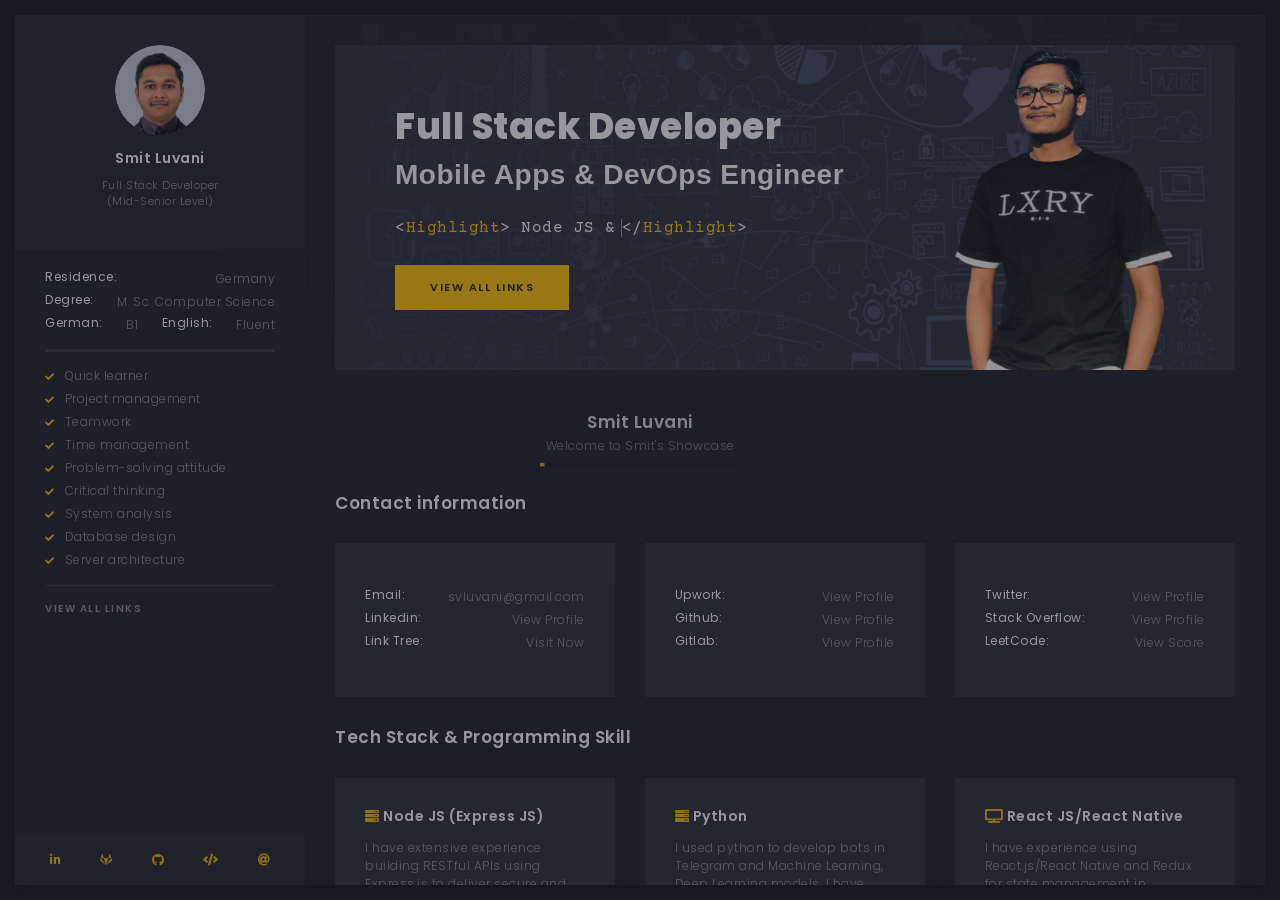
==== commit 208dc538: "update: content" ====
--- a/docs/index.html
+++ b/docs/index.html
@@ -1,2114 +1,1988 @@
 <!doctype html>
 <html lang="en">
 
-    <head>
-        <!-- Required meta tags -->
-        <meta charset="utf-8">
-        <meta name="viewport" content="width=device-width, initial-scale=1, shrink-to-fit=no">
-        <!-- color of address bar in mobile browser -->
-        <meta name="theme-color" content="#2B2B35">
-        <!-- favicon  -->
-        <link rel="shortcut icon" href="img/smit-luvani-favicon.png" type="image/x-icon">
-        <!-- bootstrap css -->
-        <link rel="stylesheet" href="css/plugins/bootstrap.min.css">
-        <!-- font awesome css -->
-        <link rel="stylesheet" href="css/plugins/font-awesome.min.css">
-        <!-- swiper css -->
-        <link rel="stylesheet" href="css/plugins/swiper.min.css">
-        <!-- fancybox css -->
-        <link rel="stylesheet" href="css/plugins/fancybox.min.css">
-        <!-- main css -->
-        <link rel="stylesheet" href="css/style.css">
-
-        <title>Smit Luvani - Portfolio</title>
-
-        <meta name="title" content="Smit Luvani - Portfolio">
-        <meta name="description" content="Smit Luvani is a software developer with lots of skills. Smit Luvani is very good at Node JS Express and Payment Gateway with performance and security.">
-        <meta name="keywords" content="Web Developer, DevOps Engineer, AWS Expert, Node JS Developer, React JS Developer, React Native Developer">
-        <meta name="robots" content="index, follow">
-        <meta http-equiv="Content-Type" content="text/html; charset=utf-8">
-        <meta name="language" content="English">
-        <meta name="revisit-after" content="15 days">
-        <meta name="author" content="Smit Luvani">
-
-        <!-- Global site tag (gtag.js) - Google Analytics -->
-        <script async src="https://www.googletagmanager.com/gtag/js?id=G-KPV6WG0MVK"></script>
-        <script>
-            window.dataLayer = window.dataLayer || [];
-
-            function gtag() {
-                dataLayer.push(arguments);
-            }
-            gtag('js', new Date());
-
-            gtag('config', 'G-KPV6WG0MVK');
-        </script>
-
-        <!-- Custom CSS -->
-        <style>
-            i[class^='fas'] {
-                color: #F1B608
-            }
-
-            i[class^='fab'] {
-                color: #F1B608
-            }
-
-            .art-service-ib-content {
-                min-height: 250px;
-                padding: 0;
-            }
-        </style>
-    </head>
-
-    <body>
-
-        <!-- app -->
-        <div class="art-app art-app-onepage">
-
-            <!-- mobile top bar -->
-            <div class="art-mobile-top-bar"></div>
-
-            <!-- app wrapper -->
-            <div class="art-app-wrapper">
-
-                <!-- app container end -->
-                <div class="art-app-container">
-
-                    <!-- info bar -->
-                    <div class="art-info-bar">
-
-                        <!-- menu bar frame -->
-                        <div class="art-info-bar-frame">
-
-                            <!-- info bar header -->
-                            <div class="art-info-bar-header">
-                                <!-- info bar button -->
-                                <a class="art-info-bar-btn" href="#">
-                                    <!-- icon -->
-                                    <i class="fas fa-ellipsis-v"></i>
+<head>
+    <!-- Required meta tags -->
+    <meta charset="utf-8">
+    <meta name="viewport" content="width=device-width, initial-scale=1, shrink-to-fit=no">
+    <!-- color of address bar in mobile browser -->
+    <meta name="theme-color" content="#2B2B35">
+    <!-- favicon  -->
+    <link rel="shortcut icon" href="img/smit-luvani-favicon.png" type="image/x-icon">
+    <!-- bootstrap css -->
+    <link rel="stylesheet" href="css/plugins/bootstrap.min.css">
+    <!-- font awesome css -->
+    <link rel="stylesheet" href="css/plugins/font-awesome.min.css">
+    <!-- swiper css -->
+    <link rel="stylesheet" href="css/plugins/swiper.min.css">
+    <!-- fancybox css -->
+    <link rel="stylesheet" href="css/plugins/fancybox.min.css">
+    <!-- main css -->
+    <link rel="stylesheet" href="css/style.css">
+
+    <title>Smit Luvani - Portfolio</title>
+
+    <meta name="title" content="Smit Luvani - Portfolio">
+    <meta name="description" content="Explore the portfolio of Smit Luvani, a skilled full-stack developer with experience in JavaScript, TypeScript, React, Node.js, and cloud architecture. View projects, skills, and contact information." />
+    <meta name="keywords" content="Smit Luvani, full-stack developer, JavaScript, TypeScript, React, Node.js, web development, cloud architecture, portfolio, backend developer, frontend developer, software engineer" />
+    <meta name="robots" content="index, follow">
+    <meta http-equiv="Content-Type" content="text/html; charset=utf-8">
+    <meta name="language" content="English">
+    <meta name="revisit-after" content="15 days">
+    <meta name="author" content="Smit Luvani" />
+    <meta charset="UTF-8" />
+    <meta name="viewport" content="width=device-width, initial-scale=1.0" />
+
+    <meta property="og:title" content="Smit Luvani | Full-Stack Developer Portfolio" />
+    <meta property="og:description" content="Explore the portfolio of Smit Luvani, a skilled full-stack developer with experience in JavaScript, TypeScript, React, Node.js, and cloud architecture." />
+    <meta property="og:image" content="https://smit-luvani.github.io/profile/img/smit-luvani-profile.png" />
+    <meta property="og:url" content="https://smit-luvani.github.io/profile" />
+    <meta property="og:type" content="website" />
+
+    <meta name="twitter:card" content="https://smit-luvani.github.io/profile/img/smit-luvani-full.png" />
+    <meta name="twitter:title" content="Smit Luvani | Full-Stack Developer Portfolio" />
+    <meta name="twitter:description" content="Explore the portfolio of Smit Luvani, a skilled full-stack developer with experience in JavaScript, TypeScript, React, Node.js, and cloud architecture." />
+    <meta name="twitter:image" content="https://smit-luvani.github.io/profile/img/smit-luvani-profile.png" />
+    <meta name="twitter:url" content="https://smit-luvani.github.io/profile" />
+
+    <!-- Global site tag (gtag.js) - Google Analytics -->
+    <script async src="https://www.googletagmanager.com/gtag/js?id=G-KPV6WG0MVK"></script>
+    <script>
+        window.dataLayer = window.dataLayer || [];
+
+        function gtag() {
+            dataLayer.push(arguments);
+        }
+        gtag('js', new Date());
+
+        gtag('config', 'G-KPV6WG0MVK');
+    </script>
+
+    <!-- Custom CSS -->
+    <style>
+        i[class^='fas'] {
+            color: #F1B608
+        }
+
+        i[class^='fab'] {
+            color: #F1B608
+        }
+
+        .art-service-ib-content {
+            min-height: 250px;
+            padding: 0;
+        }
+    </style>
+</head>
+
+<body>
+
+    <!-- app -->
+    <div class="art-app art-app-onepage">
+
+        <!-- mobile top bar -->
+        <div class="art-mobile-top-bar"></div>
+
+        <!-- app wrapper -->
+        <div class="art-app-wrapper">
+
+            <!-- app container end -->
+            <div class="art-app-container">
+
+                <!-- info bar -->
+                <div class="art-info-bar">
+
+                    <!-- menu bar frame -->
+                    <div class="art-info-bar-frame">
+
+                        <!-- info bar header -->
+                        <div class="art-info-bar-header">
+                            <!-- info bar button -->
+                            <a class="art-info-bar-btn" href="#">
+                                <!-- icon -->
+                                <i class="fas fa-ellipsis-v"></i>
+                            </a>
+                            <!-- info bar button end -->
+                        </div>
+                        <!-- info bar header end -->
+
+                        <!-- info bar header -->
+                        <div class="art-header">
+                            <!-- avatar -->
+                            <div class="art-avatar">
+                                <a data-fancybox="avatar" href="img/smit-luvani-profile.png" class="art-avatar-curtain">
+                                    <img src="img/smit-luvani-profile.png" alt="avatar">
+                                    <i class="fas fa-expand"></i>
                                 </a>
-                                <!-- info bar button end -->
+                                <!-- available -->
+                                <!-- <div class="art-lamp-light"> -->
+                                <!-- add class 'art-not-available' if not available -->
+                                <!-- <div class="art-available-lamp" style="background: #0F9F48;"></div> -->
+                                <!-- </div> -->
                             </div>
-                            <!-- info bar header end -->
-
-                            <!-- info bar header -->
-                            <div class="art-header">
-                                <!-- avatar -->
-                                <div class="art-avatar">
-                                    <a data-fancybox="avatar" href="img/smit-luvani-profile.png" class="art-avatar-curtain">
-                                        <img src="img/smit-luvani-profile.png" alt="avatar">
-                                        <i class="fas fa-expand"></i>
-                                    </a>
-                                    <!-- available -->
-                                    <!-- <div class="art-lamp-light"> -->
-                                    <!-- add class 'art-not-available' if not available -->
-                                    <!-- <div class="art-available-lamp" style="background: #0F9F48;"></div> -->
-                                    <!-- </div> -->
+                            <!-- avatar end -->
+                            <!-- name -->
+                            <h5 class="art-name mb-10">Smit Luvani</h5>
+                            <!-- post -->
+                            <div class="art-sm-text">Full Stack Developer <br> (Mid-Senior Level) </div>
+                        </div>
+                        <!-- info bar header end -->
+
+                        <!-- scroll frame -->
+                        <div id="scrollbar2" class="art-scroll-frame">
+
+                            <!-- info bar about -->
+                            <div class="art-table p-15-15">
+                                <!-- about text -->
+                                <ul>
+                                    <li>
+                                        <h6>Residence:</h6><span>Germany</span>
+                                    </li>
+                                    <li>
+                                        <h6>Degree:</h6><span>M. Sc. Computer Science</span>
+                                    </li>
+                                    <li>
+                                        <h6>German:</h6><span>B1</span>
+                                        <h6>English:</h6><span>Fluent</span>
+                                    </li>
+                                </ul>
+                            </div>
+                            <!-- info bar about end -->
+
+                            <!-- divider -->
+                            <div class="art-ls-divider"></div>
+
+                            <!-- language skills -->
+                            <div class="art-lang-skills p-30-15 d-none">
+
+                                <!-- skill -->
+                                <div class="art-lang-skills-item">
+                                    <div id="circleprog1" class="art-cirkle-progress"></div>
+                                    <!-- title -->
+                                    <h6>Review</h6>
                                 </div>
-                                <!-- avatar end -->
-                                <!-- name -->
-                                <h5 class="art-name mb-10">Smit Luvani</h5>
-                                <!-- post -->
-                                <div class="art-sm-text">Full Stack Developer <br> Node JS & AWS Expert </div>
+                                <!-- skill end -->
+
+                                <!-- skill -->
+                                <div class="art-lang-skills-item">
+                                    <div id="circleprog2" class="art-cirkle-progress"></div>
+                                    <!-- title -->
+                                    <h6>Response Time</h6>
+                                </div>
+                                <!-- skill end -->
+
+                                <!-- skill -->
+                                <div class="art-lang-skills-item">
+                                    <div id="circleprog3" class="art-cirkle-progress"></div>
+                                    <!-- title -->
+                                    <h6>Up Time</h6>
+                                </div>
+                                <!-- skill end -->
+
                             </div>
-                            <!-- info bar header end -->
-
-                            <!-- scroll frame -->
-                            <div id="scrollbar2" class="art-scroll-frame">
-
-                                <!-- info bar about -->
-                                <div class="art-table p-15-15">
-                                    <!-- about text -->
-                                    <ul>
-                                        <!-- Residence -->
-                                        <li>
-                                            <h6>Residence:</h6><span>Germany</span>
-                                        </li>
-                                        <!-- Pursued Degree -->
-                                        <li>
-                                            <h6>Degree Holds:</h6><span>B.Sc. IT</span>
-                                        </li>
-                                        <!-- Study -->
-                                        <li>
-                                            <h6>Studying:</h6><span>MS. Computer Science</span>
-                                        </li>
-                                    </ul>
+                            <!-- language skills end -->
+
+                            <!-- divider -->
+                            <div class="art-ls-divider"></div>
+
+                            <!-- hard skills -->
+                            <div class="art-hard-skills p-30-15 d-none">
+
+                                <!-- skill -->
+                                <div class="art-hard-skills-item">
+                                    <div class="art-skill-heading">
+                                        <!-- title -->
+                                        <h6>JavaScript/TypeScript</h6>
+                                    </div>
+                                    <!-- progressbar frame -->
+                                    <div class="art-line-progress">
+                                        <!-- progressbar -->
+                                        <div id="lineprog1"></div>
+                                    </div>
+                                    <!-- progressbar frame end -->
                                 </div>
-                                <!-- info bar about end -->
-
-                                <!-- divider -->
-                                <div class="art-ls-divider"></div>
-
-                                <!-- language skills -->
-                                <div class="art-lang-skills p-30-15 d-none">
-
-                                    <!-- skill -->
-                                    <div class="art-lang-skills-item">
-                                        <div id="circleprog1" class="art-cirkle-progress"></div>
+                                <!-- skill end -->
+
+                                <!-- skill -->
+                                <div class="art-hard-skills-item">
+                                    <div class="art-skill-heading">
                                         <!-- title -->
-                                        <h6>Review</h6>
-                                    </div>
-                                    <!-- skill end -->
-
-                                    <!-- skill -->
-                                    <div class="art-lang-skills-item">
-                                        <div id="circleprog2" class="art-cirkle-progress"></div>
+                                        <h6>Amazon Web Service, Google Cloud Platform</h6>
+                                    </div>
+                                    <!-- progressbar frame -->
+                                    <div class="art-line-progress">
+                                        <!-- progressbar -->
+                                        <div id="lineprog2"></div>
+                                    </div>
+                                    <!-- progressbar frame end -->
+                                </div>
+                                <!-- skill end -->
+
+                                <!-- skill -->
+                                <div class="art-hard-skills-item">
+                                    <div class="art-skill-heading">
                                         <!-- title -->
-                                        <h6>Response Time</h6>
-                                    </div>
-                                    <!-- skill end -->
-
-                                    <!-- skill -->
-                                    <div class="art-lang-skills-item">
-                                        <div id="circleprog3" class="art-cirkle-progress"></div>
+                                        <h6>Cloud Database (MongoDB, PostgreSQL, Firebase, MySQL)</h6>
+                                    </div>
+                                    <!-- progressbar frame -->
+                                    <div class="art-line-progress">
+                                        <!-- progressbar -->
+                                        <div id="lineprog3"></div>
+                                    </div>
+                                    <!-- progressbar frame end -->
+                                </div>
+                                <!-- skill end -->
+
+                                <!-- skill -->
+                                <div class="art-hard-skills-item">
+                                    <div class="art-skill-heading">
                                         <!-- title -->
-                                        <h6>Up Time</h6>
-                                    </div>
-                                    <!-- skill end -->
-
+                                        <h6>WebSocket & Payment Gateway</h6>
+                                    </div>
+                                    <!-- progressbar frame -->
+                                    <div class="art-line-progress">
+                                        <!-- progressbar -->
+                                        <div id="lineprog4"></div>
+                                    </div>
+                                    <!-- progressbar frame end -->
                                 </div>
-                                <!-- language skills end -->
-
-                                <!-- divider -->
-                                <div class="art-ls-divider"></div>
-
-                                <!-- hard skills -->
-                                <div class="art-hard-skills p-30-15">
-
-                                    <!-- skill -->
-                                    <div class="art-hard-skills-item">
-                                        <div class="art-skill-heading">
+                                <!-- skill end -->
+
+                                <!-- skill -->
+                                <div class="art-hard-skills-item">
+                                    <div class="art-skill-heading">
+                                        <!-- title -->
+                                        <h6>React/React Native</h6>
+                                    </div>
+                                    <!-- progressbar frame -->
+                                    <div class="art-line-progress">
+                                        <!-- progressbar -->
+                                        <div id="lineprog5"></div>
+                                    </div>
+                                    <!-- progressbar frame end -->
+                                </div>
+                                <!-- skill end -->
+
+                            </div>
+                            <!-- language skills end -->
+
+                            <!-- divider -->
+                            <div class="art-ls-divider"></div>
+
+                            <!-- knowledge list -->
+                            <ul class="art-knowledge-list p-15-0">
+                                <li>Quick learner</li>
+                                <li>Project management</li>
+                                <li>Teamwork</li>
+                                <li>Time management</li>
+                                <li>Problem-solving attitude</li>
+                                <li>Critical thinking</li>
+                                <li>System analysis</li>
+                                <li>Database design</li>
+                                <li>Server architecture</li>
+                            </ul>
+                            <!-- knowledge list end -->
+
+                            <!-- divider -->
+                            <div class="art-ls-divider"></div>
+
+                            <!-- links frame -->
+                            <div class="art-links-frame p-15-15">
+                                <!-- cv button -->
+                                <a href="https://flowcv.me/smit-luvani" class="art-link" target="_blank">View All Links</a>
+                            </div>
+                            <!-- links frame end -->
+
+                        </div>
+                        <!-- scroll frame end -->
+
+                        <!-- sidebar social -->
+                        <div class="art-ls-social">
+                            <!-- social link -->
+                            <a href="https://www.linkedin.com/in/smit-luvani/" target="_blank"><i class="fab fa-linkedin-in"></i></a>
+                            <!-- social link -->
+                            <a href="https://gitlab.com/smit-luvani" target="_blank"><i class="fab fa-gitlab"></i></a>
+                            <!-- social link -->
+                            <a href="https://github.com/smit-luvani" target="_blank"><i class="fab fa-github"></i></a>
+                            <!-- social link -->
+                            <a href="https://leetcode.com/u/smit-luvani/" target="_blank"><i class="fas fa-code"></i></a>
+                            <!-- social link -->
+                            <a href="mailto:svluvani@gmail.com" target="_blank"><i class="fas fa-at"></i></a>
+                        </div>
+                        <!-- sidebar social end -->
+
+                    </div>
+                    <!-- menu bar frame end -->
+
+                </div>
+                <!-- info bar end -->
+
+                <!-- content -->
+                <div class="art-content">
+
+                    <!-- curtain -->
+                    <div class="art-curtain"></div>
+
+                    <!-- top background -->
+                    <div class="art-top-bg" style="background-image: url(img/1805598.png)">
+                        <!-- overlay -->
+                        <div class="art-top-bg-overlay"></div>
+                        <!-- overlay end -->
+                    </div>
+                    <!-- top background end -->
+
+                    <!-- swup container -->
+                    <div class="transition-fade" id="swup">
+
+                        <!-- scroll frame -->
+                        <div id="scrollbar" class="art-scroll-frame">
+
+                            <!-- container -->
+                            <div class="container-fluid">
+
+                                <!-- row -->
+                                <div class="row p-60-0 p-lg-30-0 p-md-15-0">
+                                    <!-- col -->
+                                    <div class="col-lg-12">
+
+                                        <!-- banner -->
+                                        <div class="art-a art-banner" style="background-image: url(img/1805598-resize.png);">
+                                            <!-- banner back -->
+                                            <div class="art-banner-back"></div>
+                                            <!-- banner dec -->
+                                            <div class="art-banner-dec"></div>
+                                            <!-- banner overlay -->
+                                            <div class="art-banner-overlay">
+                                                <!-- main title -->
+                                                <div class="art-banner-title">
+                                                    <!-- title -->
+                                                    <h1 class="mb-10">Full Stack Developer <br>
+                                                        <h3 class="mb-4">Mobile Apps & DevOps Engineer</h3>
+                                                    </h1>
+                                                    <!-- subtitle -->
+                                                    <div class="art-lg-text art-code mb-25">&lt;<i>Highlight</i>&gt; <span class="txt-rotate" data-period="200" data-rotate='[ "Node JS & Express JS", "TDD & BDD Approach", "SQL-NoSQL Database" ,"React & React Native (w/ Redux)", "DevOps", "Amazon Web Service", "Google Cloud Platform", "WebSocket", "Git, GitHub, Gitlab", "Serverless Architecture"]'></span>&lt;/<i>Highlight</i>&gt;</div>
+                                                    <div class="art-buttons-frame">
+                                                        <a href="https://flowcv.me/smit-luvani" class="art-btn art-btn-md" target="_blank"><span>View All Links</span></a>
+                                                    </div>
+                                                </div>
+                                                <!-- main title end -->
+                                                <!-- photo -->
+                                                <img src="img/smit-luvani-full.png" class="art-banner-photo" alt="Smit Luvani">
+                                            </div>
+                                            <!-- banner overlay end -->
+                                        </div>
+                                        <!-- banner end -->
+
+                                    </div>
+                                    <!-- col end -->
+                                </div>
+                                <!-- row end -->
+
+                            </div>
+                            <!-- container end -->
+
+                            <!-- container -->
+                            <div class="container-fluid">
+
+                                <!-- row -->
+                                <div class="row p-30-0">
+
+                                    <!-- col -->
+                                    <div class="col-md-3 col-6">
+
+                                        <!-- counter frame -->
+                                        <div class="art-counter-frame">
+                                            <!-- counter -->
+                                            <div class="art-counter-box">
+                                                <!-- counter number -->
+                                                <span class="art-counter">5</span><span class="art-counter-plus">+</span>
+                                            </div>
+                                            <!-- counter end -->
                                             <!-- title -->
-                                            <h6>Node JS/Express JS</h6>
-                                        </div>
-                                        <!-- progressbar frame -->
-                                        <div class="art-line-progress">
-                                            <!-- progressbar -->
-                                            <div id="lineprog1"></div>
-                                        </div>
-                                        <!-- progressbar frame end -->
-                                    </div>
-                                    <!-- skill end -->
-
-                                    <!-- skill -->
-                                    <div class="art-hard-skills-item">
-                                        <div class="art-skill-heading">
+                                            <h6>Years Experience</h6>
+                                        </div>
+                                        <!-- counter frame end -->
+
+                                    </div>
+                                    <!-- col end -->
+
+                                    <!-- col -->
+                                    <div class="col-md-3 col-6">
+
+                                        <!-- counter frame -->
+                                        <div class="art-counter-frame">
+                                            <!-- counter -->
+                                            <div class="art-counter-box">
+                                                <!-- counter number -->
+                                                <span class="art-counter">16</span><span class="art-counter-plus">+</span>
+                                            </div>
+                                            <!-- counter end -->
                                             <!-- title -->
-                                            <h6>AWS & GCP</h6>
-                                        </div>
-                                        <!-- progressbar frame -->
-                                        <div class="art-line-progress">
-                                            <!-- progressbar -->
-                                            <div id="lineprog2"></div>
-                                        </div>
-                                        <!-- progressbar frame end -->
-                                    </div>
-                                    <!-- skill end -->
-
-                                    <!-- skill -->
-                                    <div class="art-hard-skills-item">
-                                        <div class="art-skill-heading">
+                                            <h6>Different Projects</h6>
+                                        </div>
+                                        <!-- counter frame end -->
+
+                                    </div>
+                                    <!-- col end -->
+
+                                    <!-- col -->
+                                    <div class="col-md-3 col-6">
+
+                                        <!-- counter frame -->
+                                        <div class="art-counter-frame">
+                                            <!-- counter -->
+                                            <div class="art-counter-box">
+                                                <!-- counter number -->
+                                                <span class="art-counter">9</span><span class="art-counter-plus">+</span>
+                                            </div>
+                                            <!-- counter end -->
                                             <!-- title -->
-                                            <h6>Cloud Database (MongoDB, PostgreSQL, Firebase, MySQL)</h6>
-                                        </div>
-                                        <!-- progressbar frame -->
-                                        <div class="art-line-progress">
-                                            <!-- progressbar -->
-                                            <div id="lineprog3"></div>
-                                        </div>
-                                        <!-- progressbar frame end -->
-                                    </div>
-                                    <!-- skill end -->
-
-                                    <!-- skill -->
-                                    <div class="art-hard-skills-item">
-                                        <div class="art-skill-heading">
+                                            <h6>Worked with agencies</h6>
+                                        </div>
+                                        <!-- counter frame end -->
+
+                                    </div>
+                                    <!-- col end -->
+
+                                    <!-- col -->
+                                    <div class="col-md-3 col-6">
+
+                                        <!-- counter frame -->
+                                        <div class="art-counter-frame">
+                                            <!-- counter -->
+                                            <div class="art-counter-box">
+                                                <!-- counter number -->
+                                                <span class="art-counter">10</span><span class="art-counter-plus">+</span>
+                                            </div>
+                                            <!-- counter end -->
                                             <!-- title -->
-                                            <h6>WebSocket & Payment Gateway</h6>
-                                        </div>
-                                        <!-- progressbar frame -->
-                                        <div class="art-line-progress">
-                                            <!-- progressbar -->
-                                            <div id="lineprog4"></div>
-                                        </div>
-                                        <!-- progressbar frame end -->
-                                    </div>
-                                    <!-- skill end -->
-
-                                    <!-- skill -->
-                                    <div class="art-hard-skills-item">
-                                        <div class="art-skill-heading">
-                                            <!-- title -->
-                                            <h6>React/React Native</h6>
-                                        </div>
-                                        <!-- progressbar frame -->
-                                        <div class="art-line-progress">
-                                            <!-- progressbar -->
-                                            <div id="lineprog5"></div>
-                                        </div>
-                                        <!-- progressbar frame end -->
-                                    </div>
-                                    <!-- skill end -->
+                                            <h6>Happy Clients</h6>
+                                        </div>
+                                        <!-- counter frame end -->
+
+                                    </div>
+                                    <!-- col end -->
 
                                 </div>
-                                <!-- language skills end -->
-
-                                <!-- divider -->
-                                <div class="art-ls-divider"></div>
-
-                                <!-- knowledge list -->
-                                <ul class="art-knowledge-list p-15-0">
-                                    <!-- list item -->
-                                    <li>Gitlab with CI/CD & GitHub</li>
-                                    <!-- list item -->
-                                    <li>Critical Thinking</li>
-                                    <!-- list item -->
-                                    <li>System Analysis</li>
-                                    <!-- list item -->
-                                    <li>Database Design</li>
-                                    <!-- list item -->
-                                    <li>Server Architecture</li>
-                                </ul>
-                                <!-- knowledge list end -->
-
-                                <!-- divider -->
-                                <div class="art-ls-divider"></div>
-
-                                <!-- links frame -->
-                                <div class="art-links-frame p-15-15">
-
-                                    <!-- cv button -->
-                                    <a href="https://flowcv.com/resume/j8momv8ai9" class="art-link" target="_blank">View Resume</a>
+                                <!-- row end -->
+
+                            </div>
+                            <!-- container end -->
+
+                            <!-- container [CONTACT INFORMATION] -->
+                            <div class="container-fluid">
+
+                                <!-- row -->
+                                <div class="row p-30-0">
+
+                                    <!-- col -->
+                                    <div class="col-lg-12">
+
+                                        <!-- section title -->
+                                        <div class="art-section-title">
+                                            <!-- title frame -->
+                                            <div class="art-title-frame">
+                                                <!-- title -->
+                                                <h4>Contact information</h4>
+                                            </div>
+                                            <!-- title frame end -->
+                                        </div>
+                                        <!-- section title end -->
+
+                                    </div>
+                                    <!-- col end -->
+                                    <!-- col -->
+                                    <div class="col-lg-4">
+                                        <!-- contact card -->
+                                        <div class="art-a art-card">
+                                            <div class="art-table p-15-15">
+                                                <ul>
+                                                    <li>
+                                                        <h6>Email:</h6><a href="mailto:svluvani@gmail.com" target="_blank">svluvani@gmail.com</a>
+                                                    </li>
+                                                    <li>
+                                                        <h6>Linkedin:</h6><a href="https://www.linkedin.com/in/smit-luvani/" target="_blank">View Profile</a>
+                                                    </li>
+                                                    <li>
+                                                        <h6>Link Tree:</h6><a href="https://flowcv.me/smit-luvani" target="_blank">Visit Now</a>
+                                                    </li>
+                                                </ul>
+                                            </div>
+                                        </div>
+                                        <!-- contact card end -->
+                                    </div>
+                                    <!-- col end -->
+                                    <!-- col -->
+                                    <div class="col-lg-4">
+                                        <!-- contact card -->
+                                        <div class="art-a art-card">
+                                            <div class="art-table p-15-15">
+                                                <ul>
+                                                    <li>
+                                                        <h6>Upwork:</h6><a href="https://www.upwork.com/o/profiles/users/~0181bcf5d5c69f77c4/?s=1110580755107926016" target="_blank">View Profile</a>
+                                                    </li>
+                                                    <li>
+                                                        <h6>Github:</h6><a href="https://github.com/smit-luvani" target="_blank">View Profile</a>
+                                                    </li>
+                                                    <li>
+                                                        <h6>Gitlab:</h6><a href="https://gitlab.com/smit-luvani" target="_blank">View Profile</a>
+                                                    </li>
+                                                </ul>
+                                            </div>
+                                        </div>
+                                        <!-- contact card end -->
+
+                                    </div>
+                                    <!-- col end -->
+
+                                    <!-- col -->
+                                    <div class="col-lg-4">
+                                        <!-- contact card -->
+                                        <div class="art-a art-card">
+                                            <div class="art-table p-15-15">
+                                                <ul>
+                                                    <li>
+                                                        <h6>Twitter:</h6><a href="https://www.upwork.com/o/profiles/users/~0181bcf5d5c69f77c4/?s=1110580755107926016" target="_blank">View Profile</a>
+                                                    </li>
+                                                    <li>
+                                                        <h6>Stack Overflow:</h6><a href="https://stackoverflow.com/users/10753768/smit-luvani" target="_blank">View Profile</a>
+                                                    </li>
+                                                    <li>
+                                                        <h6>LeetCode: </h6><a href="https://leetcode.com/u/smit-luvani/" target="_blank">View Score</a>
+                                                    </li>
+                                                </ul>
+                                            </div>
+                                        </div>
+                                        <!-- contact card end -->
+
+                                    </div>
+                                    <!-- col end -->
+
+                                    <!-- col -->
+                                    <div class="col-lg-12 d-none">
+
+                                        <!-- section title -->
+                                        <div class="art-section-title">
+                                            <!-- title frame -->
+                                            <div class="art-title-frame">
+                                                <!-- title -->
+                                                <h4>Get in touch</h4>
+                                            </div>
+                                            <!-- title frame end -->
+                                        </div>
+                                        <!-- section title end -->
+
+                                        <!-- contact form frame -->
+                                        <div class="art-a art-card">
+
+                                            <!-- contact form -->
+                                            <form id="form" class="art-contact-form">
+                                                <!-- form field -->
+                                                <div class="art-form-field">
+                                                    <!-- name input -->
+                                                    <input id="name" name="name" class="art-input" type="text" placeholder="Name" required>
+                                                    <!-- label -->
+                                                    <label for="name"><i class="fas fa-user"></i></label>
+                                                </div>
+                                                <!-- form field end -->
+                                                <!-- form field -->
+                                                <div class="art-form-field">
+                                                    <!-- email input -->
+                                                    <input id="email" name="email" class="art-input" type="email" placeholder="Email" required>
+                                                    <!-- label -->
+                                                    <label for="email"><i class="fas fa-at"></i></label>
+                                                </div>
+                                                <!-- form field end -->
+                                                <!-- form field -->
+                                                <div class="art-form-field">
+                                                    <!-- message textarea -->
+                                                    <textarea id="message" name="text" class="art-input" placeholder="Message" required></textarea>
+                                                    <!-- label -->
+                                                    <label for="message"><i class="far fa-envelope"></i></label>
+                                                </div>
+                                                <!-- form field end -->
+                                                <!-- button -->
+                                                <div class="art-submit-frame">
+                                                    <button class="art-btn art-btn-md art-submit" type="submit"><span>Send message</span></button>
+                                                    <!-- success -->
+                                                    <div class="art-success">Success <i class="fas fa-check"></i></div>
+                                                </div>
+                                            </form>
+                                            <!-- contact form end -->
+
+                                        </div>
+                                        <!-- contact form frame end -->
+
+                                    </div>
+                                    <!-- col end -->
+
                                 </div>
-                                <!-- links frame end -->
+                                <!-- row end -->
 
                             </div>
-                            <!-- scroll frame end -->
-
-                            <!-- sidebar social -->
-                            <div class="art-ls-social">
-                                <!-- social link -->
-                                <a href="https://www.linkedin.com/in/smit-luvani/" target="_blank"><i class="fab fa-linkedin-in"></i></a>
-                                <!-- social link -->
-                                <a href="https://gitlab.com/smit-luvani" target="_blank"><i class="fab fa-gitlab"></i></a>
-                                <!-- social link -->
-                                <a href="https://github.com/smit-luvani" target="_blank"><i class="fab fa-github"></i></a>
-                                <!-- social link -->
-                                <a href="https://www.linkedin.com/in/smit-luvani" target="_blank"><i class="fab fa-linkedin-in"></i></a>
-                                <!-- social link -->
-                                <a href="mailto:svluvani@gmail.com" target="_blank"><i class="fas fa-at"></i></a>
+                            <!-- container end -->
+
+                            <!-- container [Tech Stack & Programming Skill] -->
+                            <div class="container-fluid">
+
+                                <!-- row -->
+                                <div class="row">
+
+                                    <!-- col -->
+                                    <div class="col-lg-12">
+
+                                        <!-- section title -->
+                                        <div class="art-section-title">
+                                            <!-- title frame -->
+                                            <div class="art-title-frame">
+                                                <!-- title -->
+                                                <h4>Tech Stack & Programming Skill</h4>
+                                            </div>
+                                            <!-- title frame end -->
+                                        </div>
+                                        <!-- section title end -->
+
+                                    </div>
+                                    <!-- col end -->
+
+                                    <!-- col -->
+                                    <div class="col-lg-4 col-md-6">
+
+                                        <!-- service -->
+                                        <div class="art-a art-service-icon-box">
+                                            <!-- service content -->
+                                            <div class="art-service-ib-content">
+                                                <!-- title -->
+                                                <h5 class="mb-15"> <i class="fas fa-server"></i> Node JS (Express JS)</h5>
+                                                <!-- text -->
+                                                <div class="mb-15">I have extensive experience building RESTful APIs using Express.js to deliver secure and efficient server-side web applications. This includes best practices for data validation, error handling, and secure session management, as well as integrating with authentication and authorization services for user authentication and access control.</div>
+                                            </div>
+                                            <!-- service content end -->
+                                        </div>
+                                        <!-- service end -->
+
+                                    </div>
+                                    <!-- col end -->
+
+                                    <!-- col -->
+                                    <div class="col-lg-4 col-md-6">
+
+                                        <!-- service -->
+                                        <div class="art-a art-service-icon-box">
+                                            <!-- service content -->
+                                            <div class="art-service-ib-content">
+                                                <!-- title -->
+                                                <h5 class="mb-15"> <i class="fas fa-server"></i> Python </h5>
+                                                <!-- text -->
+                                                <div class="mb-15">I used python to develop bots in Telegram and Machine Learning, Deep Learning models. I have experience in Python with Tensorflow, Keras, Numpy, Pandas, Matplotlib, Scikit-learn, and many more.
+                                                </div>
+                                            </div>
+                                            <!-- service content end -->
+                                        </div>
+                                        <!-- service end -->
+
+                                    </div>
+                                    <!-- col end -->
+
+                                    <!-- col -->
+                                    <div class="col-lg-4 col-md-6">
+
+                                        <!-- service -->
+                                        <div class="art-a art-service-icon-box">
+                                            <!-- service content -->
+                                            <div class="art-service-ib-content">
+                                                <!-- title -->
+                                                <h5 class="mb-15"> <i class="fas fa-tv"></i> React JS/React Native</h5>
+                                                <!-- text -->
+                                                <div class="mb-15">I have experience using React.js/React Native and Redux for state management in web/mobile apps. I manage Redux stores, dispatch actions to update state, and use middleware for side effects and async operations. I follow best practices for structuring Redux code and integrating with React.</div>
+                                            </div>
+                                            <!-- service content end -->
+                                        </div>
+                                        <!-- service end -->
+
+                                    </div>
+                                    <!-- col end -->
+
+                                    <!-- col -->
+                                    <div class="col-lg-4 col-md-6">
+
+                                        <!-- service -->
+                                        <div class="art-a art-service-icon-box">
+                                            <!-- service content -->
+                                            <div class="art-service-ib-content">
+                                                <!-- title -->
+                                                <h5 class="mb-15"> <i class="fas fa-tv"></i> HTML- CSS - JS</h5>
+                                                <!-- text -->
+                                                <div class="mb-15"> I have experience using HTML, CSS, and vanilla JavaScript to develop and style user interfaces for web applications, including creating and organizing HTML page structures, styling with CSS selectors and properties, and using JavaScript to handle user interactions and manipulate the DOM. </div>
+                                            </div>
+                                            <!-- service content end -->
+                                        </div>
+                                        <!-- service end -->
+
+                                    </div>
+                                    <!-- col end -->
+
+                                    <!-- col -->
+                                    <div class="col-lg-4 col-md-6">
+
+                                        <!-- service -->
+                                        <div class="art-a art-service-icon-box">
+                                            <!-- service content -->
+                                            <div class="art-service-ib-content">
+                                                <!-- title -->
+                                                <h5 class="mb-15"> <i class="fas fa-rocket"></i> Bluetooth Low Energy (BLE) integration</h5>
+                                                <!-- text -->
+                                                <div class="mb-15">I have experience using React Native to develop mobile applications that interact with Bluetooth Low Energy (BLE) devices, including scanning for and connecting to BLE peripherals, reading and writing characteristics, and handling Bluetooth events using the React Native BLE library. </div>
+                                            </div>
+                                            <!-- service content end -->
+                                        </div>
+                                        <!-- service end -->
+
+                                    </div>
+                                    <!-- col end -->
+
+                                    <!-- col -->
+                                    <div class="col-lg-4 col-md-6">
+
+                                        <!-- service -->
+                                        <div class="art-a art-service-icon-box">
+                                            <!-- service content -->
+                                            <div class="art-service-ib-content">
+                                                <!-- title -->
+                                                <h5 class="mb-15"> <i class="fas fa-database"></i> Database Design</h5>
+                                                <!-- text -->
+                                                <div class="mb-15">I excel in database design, optimizing data models, migration strategies, and schema adhering to normalization principles for data integrity. I also manage performance, queries, backup, recovery, security, and monitoring for databases like MySQL, PostgresSQL, MSSQL, MongoDB, and Firebase.
+                                                </div>
+                                            </div>
+                                            <!-- service content end -->
+                                        </div>
+                                        <!-- service end -->
+
+                                    </div>
+                                    <!-- col end -->
+
+                                    <!-- col -->
+                                    <div class="col-lg-4 col-md-6">
+
+                                        <!-- service -->
+                                        <div class="art-a art-service-icon-box">
+                                            <!-- service content -->
+                                            <div class="art-service-ib-content">
+                                                <!-- title -->
+                                                <h5 class="mb-15"> <i class="fas fa-credit-card"></i> Payment Integration </h5>
+                                                <!-- text -->
+                                                <div class="mb-15">I have experience integrating payment systems into web and mobile applications, including designing and implementing checkout flows, integrating with third-party payment gateways such as Stripe, Razorpay and PayPal, and ensuring compliance with PCI DSS (Payment Card Industry Data Security Standard) and other relevant security standards. </div>
+                                            </div>
+                                            <!-- service content end -->
+                                        </div>
+                                        <!-- service end -->
+
+                                    </div>
+                                    <!-- col end -->
+
+                                    <!-- col -->
+                                    <div class="col-lg-4 col-md-6">
+
+                                        <!-- service -->
+                                        <div class="art-a art-service-icon-box">
+                                            <!-- service content -->
+                                            <div class="art-service-ib-content">
+                                                <!-- title -->
+                                                <h5 class="mb-15"><i class="fas fa-fire"></i> Firebase</h5>
+                                                <!-- text -->
+                                                <div class="mb-15">I use Firestore as a NoSQL database for web/mobile apps, designing and querying data, syncing with Firebase Cloud Functions. Also, I use Firebase App Distribution for testing and Firebase Cloud Storage for secure content storage.</div>
+                                            </div>
+                                            <!-- service content end -->
+                                        </div>
+                                        <!-- service end -->
+
+                                    </div>
+                                    <!-- col end -->
+
+                                    <!-- col -->
+                                    <div class="col-lg-4 col-md-6">
+
+                                        <!-- service -->
+                                        <div class="art-a art-service-icon-box">
+                                            <!-- service content -->
+                                            <div class="art-service-ib-content">
+                                                <!-- title -->
+                                                <h5 class="mb-15"><i class="fab fa-rocketchat"></i> Web Socket</h5>
+                                                <!-- text -->
+                                                <div class="mb-15">I've' experience implementing real-time bidirectional communication between web clients and servers using WebSockets, including designing and implementing WebSocket servers, handling message serialization and deserialization, and integrating with front-end JavaScript frameworks such as React and Angular to build interactive real-time applications.
+                                                </div>
+                                            </div>
+                                            <!-- service content end -->
+                                        </div>
+                                        <!-- service end -->
+
+                                    </div>
+                                    <!-- col end -->
+
+                                    <!-- col -->
+                                    <div class="col-lg-4 col-md-6">
+
+                                        <!-- service -->
+                                        <div class="art-a art-service-icon-box">
+                                            <!-- service content -->
+                                            <div class="art-service-ib-content">
+                                                <!-- title -->
+                                                <h5 class="mb-15"><i class="fas fa-clock"></i> Cron Jobs / Custom Scheduler</h5>
+                                                <!-- text -->
+                                                <div class="mb-15">I've implemented schedulers for email and SMS automation, such as for marketing and reminders. Experience with scheduling and automating web app tasks using cron jobs, including configuring and editing scripts on Unix-based systems, and integrating with external services for automated actions.
+                                                </div>
+                                            </div>
+                                            <!-- service content end -->
+                                        </div>
+                                        <!-- service end -->
+
+                                    </div>
+                                    <!-- col end -->
+
+                                    <!-- col -->
+                                    <div class="col-lg-4 col-md-6">
+
+                                        <!-- service -->
+                                        <div class="art-a art-service-icon-box">
+                                            <!-- service content -->
+                                            <div class="art-service-ib-content">
+                                                <!-- title -->
+                                                <h5 class="mb-15"><i class="fab fa-wordpress"></i> WordPress</h5>
+                                                <!-- text -->
+                                                <div class="mb-15">I have basic experience working with WordPress to create and manage websites, including setting up and customizing pre-built themes, installing and configuring plugins, and creating and publishing website content through the WordPress CMS.</div>
+                                            </div>
+                                            <!-- service content end -->
+                                        </div>
+                                        <!-- service end -->
+
+                                    </div>
+                                    <!-- col end -->
+
+                                </div>
+                                <!-- row end -->
+
                             </div>
-                            <!-- sidebar social end -->
-
-                        </div>
-                        <!-- menu bar frame end -->
-
-                    </div>
-                    <!-- info bar end -->
-
-                    <!-- content -->
-                    <div class="art-content">
-
-                        <!-- curtain -->
-                        <div class="art-curtain"></div>
-
-                        <!-- top background -->
-                        <div class="art-top-bg" style="background-image: url(img/1805598.png)">
-                            <!-- overlay -->
-                            <div class="art-top-bg-overlay"></div>
-                            <!-- overlay end -->
-                        </div>
-                        <!-- top background end -->
-
-                        <!-- swup container -->
-                        <div class="transition-fade" id="swup">
-
-                            <!-- scroll frame -->
-                            <div id="scrollbar" class="art-scroll-frame">
-
-                                <!-- container -->
-                                <div class="container-fluid">
-
-                                    <!-- row -->
-                                    <div class="row p-60-0 p-lg-30-0 p-md-15-0">
-                                        <!-- col -->
-                                        <div class="col-lg-12">
-
-                                            <!-- banner -->
-                                            <div class="art-a art-banner" style="background-image: url(img/1805598-resize.png);">
-                                                <!-- banner back -->
-                                                <div class="art-banner-back"></div>
-                                                <!-- banner dec -->
-                                                <div class="art-banner-dec"></div>
-                                                <!-- banner overlay -->
-                                                <div class="art-banner-overlay">
-                                                    <!-- main title -->
-                                                    <div class="art-banner-title">
-                                                        <!-- title -->
-                                                        <h1 class="mb-15">Full Stack Developer, Cloud Solution Architect & <br> DevOps</h1>
-                                                        <!-- subtitle -->
-                                                        <div class="art-lg-text art-code mb-25">&lt;<i>Highlight</i>&gt; <span class="txt-rotate" data-period="2000" data-rotate='[ "Node JS/Express JS", "Mocha/Jest based TDD", "SQL/NoSQL Cloud-based database" ,"React Native with Redux", "Continuous Integration & Deployment", "Amazon Web Service & Google Cloud Platform", "WebSocket using Socket.io", "Git based VCS", "Cloud Functions/AWS Lambda"]'></span>&lt;/<i>Highlight</i>&gt;</div>
-                                                        <div class="art-buttons-frame">
-                                                            <a href="https://flowcv.com/resume/j8momv8ai9" class="art-btn art-btn-md" target="_blank"><span>View Resume</span></a>
+                            <!-- container end -->
+
+                            <!-- container [Cloud Computing] -->
+                            <div class="container-fluid">
+
+                                <!-- row -->
+                                <div class="row">
+
+                                    <!-- col -->
+                                    <div class="col-lg-12">
+
+                                        <!-- section title -->
+                                        <div class="art-section-title">
+                                            <!-- title frame -->
+                                            <div class="art-title-frame">
+                                                <!-- title -->
+                                                <h4>Cloud Computing</h4>
+                                            </div>
+                                            <!-- title frame end -->
+                                        </div>
+                                        <!-- section title end -->
+
+                                    </div>
+                                    <!-- col end -->
+
+                                    <!-- col -->
+                                    <div class="col-lg-4 col-md-6">
+
+                                        <!-- service -->
+                                        <div class="art-a art-service-icon-box">
+                                            <!-- service content -->
+                                            <div class="art-service-ib-content">
+                                                <!-- title -->
+                                                <h5 class="mb-15"><i class="fab fa-aws"></i> AWS EC2</h5>
+                                                <!-- text -->
+                                                <div class="mb-15">I have experience setting up and managing AWS EC2 instances, including configuring security groups, managing instance storage and data backups, and integrating with other AWS services such as S3 and RDS to build scalable and reliable web applications.</div>
+                                            </div>
+                                            <!-- service content end -->
+                                        </div>
+                                        <!-- service end -->
+
+                                    </div>
+                                    <!-- col end -->
+
+                                    <!-- col -->
+                                    <div class="col-lg-4 col-md-6">
+
+                                        <!-- service -->
+                                        <div class="art-a art-service-icon-box">
+                                            <!-- service content -->
+                                            <div class="art-service-ib-content">
+                                                <!-- title -->
+                                                <h5 class="mb-15"><i class="fab fa-aws"></i> AWS Load Balancer and Auto Scaling</h5>
+                                                <!-- text -->
+                                                <div class="mb-15">I configured and managed AWS Load Balancer and Auto Scaling to distribute traffic, improve availability, and handle traffic spikes. This included setting up and configuring load balancers, monitoring and scaling instances based on demand, and integrating with other AWS services to build highly available and scalable web apps.</div>
+                                            </div>
+                                            <!-- service content end -->
+                                        </div>
+                                        <!-- service end -->
+
+                                    </div>
+                                    <!-- col end -->
+
+                                    <!-- col -->
+                                    <div class="col-lg-4 col-md-6">
+
+                                        <!-- service -->
+                                        <div class="art-a art-service-icon-box">
+                                            <!-- service content -->
+                                            <div class="art-service-ib-content">
+                                                <!-- title -->
+                                                <h5 class="mb-15"><i class="fab fa-aws"></i> AWS Beanstalk</h5>
+                                                <!-- text -->
+                                                <div class="mb-15">I have experience using AWS Elastic Beanstalk to deploy and manage web applications, including setting up and configuring application environments, scaling and load balancing instances based on traffic, and integrating with other AWS services to build scalable and fault-tolerant applications.</div>
+                                            </div>
+                                            <!-- service content end -->
+                                        </div>
+                                        <!-- service end -->
+
+                                    </div>
+                                    <!-- col end -->
+
+                                    <!-- col -->
+                                    <div class="col-lg-4 col-md-6">
+
+                                        <!-- service -->
+                                        <div class="art-a art-service-icon-box">
+                                            <!-- service content -->
+                                            <div class="art-service-ib-content">
+                                                <!-- title -->
+                                                <h5 class="mb-15"><i class="fab fa-aws"></i> AWS S3 Storage & Cloudfront</h5>
+                                                <!-- text -->
+                                                <div class="mb-15">I have experience using AWS S3 Storage and CloudFront to store and distribute static and dynamic content, including setting up and configuring buckets, managing object permissions, and optimizing content delivery using edge locations and caching strategies.</div>
+                                            </div>
+                                            <!-- service content end -->
+                                        </div>
+                                        <!-- service end -->
+
+                                    </div>
+                                    <!-- col end -->
+
+                                    <!-- col -->
+                                    <div class="col-lg-4 col-md-6">
+
+                                        <!-- service -->
+                                        <div class="art-a art-service-icon-box">
+                                            <!-- service content -->
+                                            <div class="art-service-ib-content">
+                                                <!-- title -->
+                                                <h5 class="mb-15"><i class="fab fa-aws"></i> AWS RDS</h5>
+                                                <!-- text -->
+                                                <div class="mb-15">I have experience using AWS RDS to set up and manage relational databases, including configuring database instances, monitoring performance, and automating backups and disaster recovery.</div>
+                                            </div>
+                                            <!-- service content end -->
+                                        </div>
+                                        <!-- service end -->
+
+                                    </div>
+                                    <!-- col end -->
+
+                                    <!-- col -->
+                                    <div class="col-lg-4 col-md-6">
+
+                                        <!-- service -->
+                                        <div class="art-a art-service-icon-box">
+                                            <!-- service content -->
+                                            <div class="art-service-ib-content">
+                                                <!-- title -->
+                                                <h5 class="mb-15"><i class="fab fa-aws"></i> AWS Lambda (Serverless)</h5>
+                                                <!-- text -->
+                                                <div class="mb-15">I developed a personal project utilizing AWS Lambda to automate CRM backups. This solution schedules tasks to retrieve backup data from Zoho CRM and securely store it in the user's preferred cloud storage. This serverless architecture ensures efficient, scalable, and reliable backup management with minimal operational overhead.</div>
+                                            </div>
+                                            <!-- service content end -->
+                                        </div>
+                                        <!-- service end -->
+
+                                    </div>
+                                    <!-- col end -->
+
+                                    <!-- col -->
+                                    <div class="col-lg-4 col-md-6">
+
+                                        <!-- service -->
+                                        <div class="art-a art-service-icon-box">
+                                            <!-- service content -->
+                                            <div class="art-service-ib-content">
+                                                <!-- title -->
+                                                <h5 class="mb-15"><i class="fab fa-aws"></i> Amazon SES</h5>
+                                                <!-- text -->
+                                                <div class="mb-15">I have utilized Amazon Simple Email Service (SES) to implement a reliable and scalable email delivery system. By integrating SES, I ensured efficient and high-performance email communication, leveraging its robust features to handle bulk emails, manage delivery rates, and maintain a high level of deliverability and engagement.</div>
+                                            </div>
+                                            <!-- service content end -->
+                                        </div>
+                                        <!-- service end -->
+
+                                    </div>
+                                    <!-- col end -->
+
+                                    <!-- col -->
+                                    <div class="col-lg-4 col-md-6">
+
+                                        <!-- service -->
+                                        <div class="art-a art-service-icon-box">
+                                            <!-- service content -->
+                                            <div class="art-service-ib-content">
+                                                <!-- title -->
+                                                <h5 class="mb-15"><i class="fab fa-aws"></i> AWS Route 53 & Certificate Manager</h5>
+                                                <!-- text -->
+                                                <div class="mb-15">I have experience using AWS Route 53 and Certificate Manager to manage DNS records and SSL/TLS certificates, including configuring domain names, setting up routing policies, and securing website traffic with SSL/TLS encryption.</div>
+                                            </div>
+                                            <!-- service content end -->
+                                        </div>
+                                        <!-- service end -->
+
+                                    </div>
+                                    <!-- col end -->
+
+                                    <!-- col -->
+                                    <div class="col-lg-4 col-md-6">
+
+                                        <!-- service -->
+                                        <div class="art-a art-service-icon-box">
+                                            <!-- service content -->
+                                            <div class="art-service-ib-content">
+                                                <!-- title -->
+                                                <h5 class="mb-15"><i class="fab fa-aws"></i> AWS Identity and Access Management (IAM)</h5>
+                                                <!-- text -->
+                                                <div class="mb-15">I have experience using AWS IAM to manage user identities, roles, and permissions, including creating and configuring policies, enforcing least privilege access, and integrating with other AWS services for authentication and authorization.</div>
+                                            </div>
+                                            <!-- service content end -->
+                                        </div>
+                                        <!-- service end -->
+
+                                    </div>
+                                    <!-- col end -->
+
+                                    <!-- col -->
+                                    <div class="col-lg-4 col-md-6">
+
+                                        <!-- service -->
+                                        <div class="art-a art-service-icon-box">
+                                            <!-- service content -->
+                                            <div class="art-service-ib-content">
+                                                <!-- title -->
+                                                <h5 class="mb-15"><i class="fab fa-aws"></i> AWS Cloudfront </h5>
+                                                <!-- text -->
+                                                <div class="mb-15">I have experience using AWS CloudFront to improve website and application performance by accelerating content delivery and reducing server load, and integrating it with Amazon S3 for content management and distribution.</div>
+                                            </div>
+                                            <!-- service content end -->
+                                        </div>
+                                        <!-- service end -->
+
+                                    </div>
+                                    <!-- col end -->
+
+                                    <!-- col -->
+                                    <div class="col-lg-4 col-md-6">
+
+                                        <!-- service -->
+                                        <div class="art-a art-service-icon-box">
+                                            <!-- service content -->
+                                            <div class="art-service-ib-content">
+                                                <!-- title -->
+                                                <h5 class="mb-15"><i class="fab fa-aws"></i> AWS Amplify </h5>
+                                                <!-- text -->
+                                                <div class="mb-15">I have configured Amplify to automate deployment from Gitlab repository with branching and environment management.</div>
+                                            </div>
+                                            <!-- service content end -->
+                                        </div>
+                                        <!-- service end -->
+
+                                    </div>
+                                    <!-- col end -->
+
+                                    <!-- col -->
+                                    <div class="col-lg-4 col-md-6">
+
+                                        <!-- service -->
+                                        <div class="art-a art-service-icon-box">
+                                            <!-- service content -->
+                                            <div class="art-service-ib-content">
+                                                <!-- title -->
+                                                <h5 class="mb-15"><i class="fab fa-google"></i> GCP App Engine </h5>
+                                                <!-- text -->
+                                                <div class="mb-15">I have experience using Google Cloud Platform's App Engine to deploy and scale web applications, including configuring App Engine services, setting up automatic scaling and monitoring, and using App Engine's APIs and services to build and manage web applications. </div>
+                                            </div>
+                                            <!-- service content end -->
+                                        </div>
+                                        <!-- service end -->
+
+                                    </div>
+                                    <!-- col end -->
+
+                                </div>
+                                <!-- row end -->
+
+                            </div>
+                            <!-- container end -->
+
+                            <!-- container [CMS and CRM] -->
+                            <div class="container-fluid">
+
+                                <!-- row -->
+                                <div class="row">
+                                    <!-- col -->
+                                    <div class="col-lg-12">
+
+                                        <!-- section title -->
+                                        <div class="art-section-title">
+                                            <!-- title frame -->
+                                            <div class="art-title-frame">
+                                                <!-- title -->
+                                                <h4> DevOps </h4>
+                                            </div>
+                                            <!-- title frame end -->
+                                        </div>
+                                        <!-- section title end -->
+
+                                    </div>
+                                    <!-- col end -->
+
+                                    <!-- col -->
+                                    <div class="col-lg-4 col-md-6">
+
+                                        <!-- service -->
+                                        <div class="art-a art-service-icon-box">
+                                            <!-- service content -->
+                                            <div class="art-service-ib-content">
+                                                <!-- title -->
+                                                <h5 class="mb-15"><i class="fab fa-windows"></i> OS Experience</h5>
+                                                <!-- text -->
+                                                <div class="mb-15">With extensive knowledge and hands-on experience in operating systems, I am proficient in managing and optimizing Windows, Ubuntu, and Linux servers. My deep expertise in Linux command line operations enables me to execute complex tasks with precision and efficiency, ensuring reliable and secure system performance.</div>
+                                            </div>
+                                            <!-- service content end -->
+                                        </div>
+                                        <!-- service end -->
+
+                                    </div>
+                                    <!-- col end -->
+
+                                    <!-- col -->
+                                    <div class="col-lg-4 col-md-6">
+
+                                        <!-- service -->
+                                        <div class="art-a art-service-icon-box">
+                                            <!-- service content -->
+                                            <div class="art-service-ib-content">
+                                                <!-- title -->
+                                                <h5 class="mb-15"><i class="fab fa-dev"></i> DevOps</h5>
+                                                <!-- text -->
+                                                <div class="mb-15">I have engineered a robust CI/CD pipeline that automates the build and deployment process on AWS EC2 instances via AWS Elastic Beanstalk. This pipeline is tailored to specific server environments, ensuring seamless, consistent, and efficient deployment of applications with minimal downtime.</div>
+                                            </div>
+                                            <!-- service content end -->
+                                        </div>
+                                        <!-- service end -->
+
+                                    </div>
+                                    <!-- col end -->
+
+                                    <!-- col -->
+                                    <div class="col-lg-4 col-md-6">
+
+                                        <!-- service -->
+                                        <div class="art-a art-service-icon-box">
+                                            <!-- service content -->
+                                            <div class="art-service-ib-content">
+                                                <!-- title -->
+                                                <h5 class="mb-15"><i class="fab fa-docker"></i> Docker</h5>
+                                                <!-- text -->
+                                                <div class="mb-15">I have substantial experience with Docker for containerizing applications, ensuring scalable and portable deployments. By leveraging Docker Compose, I efficiently automate and manage container orchestration, streamlining the development and deployment lifecycle with precision and flexibility.</div>
+                                            </div>
+                                            <!-- service content end -->
+                                        </div>
+                                        <!-- service end -->
+
+                                    </div>
+                                    <!-- col end -->
+
+                                    <!-- col -->
+                                    <div class="col-lg-4 col-md-6">
+
+                                        <!-- service -->
+                                        <div class="art-a art-service-icon-box">
+                                            <!-- service content -->
+                                            <div class="art-service-ib-content">
+                                                <!-- title -->
+                                                <h5 class="mb-15"><i class="fab fa-docker"></i> Gitlab CI</h5>
+                                                <!-- text -->
+                                                <div class="mb-15">I possess hands-on experience with GitLab CI for automating the continuous integration and deployment of software applications. By harnessing GitLab's built-in pipelines and runners, I streamline the build, test, and deployment processes, ensuring a seamless and efficient workflow that accelerates software delivery.</div>
+                                            </div>
+                                            <!-- service content end -->
+                                        </div>
+                                        <!-- service end -->
+
+                                    </div>
+                                    <!-- col end -->
+
+                                    <!-- col -->
+                                    <div class="col-lg-4 col-md-6">
+
+                                        <!-- service -->
+                                        <div class="art-a art-service-icon-box">
+                                            <!-- service content -->
+                                            <div class="art-service-ib-content">
+                                                <!-- title -->
+                                                <h5 class="mb-15"><i class="fab fa-docker"></i> Jenkins</h5>
+                                                <!-- text -->
+                                                <div class="mb-15">I have extensive experience with Jenkins, particularly in the context of Hardware-in-the-Loop (HIL) testing. By leveraging Jenkins, I automate complex workflows, integrating HIL systems into continuous integration pipelines to enhance testing efficiency and ensure reliable, real-time validation of hardware-software interactions.</div>
+                                            </div>
+                                            <!-- service content end -->
+                                        </div>
+                                        <!-- service end -->
+
+                                    </div>
+                                    <!-- col end -->
+                                </div>
+                                <!-- row end -->
+
+                            </div>
+                            <!-- container end -->
+
+                            <!-- container [CMS and CRM] -->
+                            <div class="container-fluid">
+
+                                <!-- row -->
+                                <div class="row">
+
+                                    <!-- col -->
+                                    <div class="col-lg-12">
+
+                                        <!-- section title -->
+                                        <div class="art-section-title">
+                                            <!-- title frame -->
+                                            <div class="art-title-frame">
+                                                <!-- title -->
+                                                <h4> CMS and CRM Integration </h4>
+                                            </div>
+                                            <!-- title frame end -->
+                                        </div>
+                                        <!-- section title end -->
+
+                                    </div>
+                                    <!-- col end -->
+
+                                    <!-- col -->
+                                    <div class="col-lg-4 col-md-6">
+
+                                        <!-- service -->
+                                        <div class="art-a art-service-icon-box">
+                                            <!-- service content -->
+                                            <div class="art-service-ib-content">
+                                                <!-- title -->
+                                                <h5 class="mb-15"><i class="fab fa-sketch"></i> Sanity.io </h5>
+                                                <!-- text -->
+                                                <div class="mb-15">I have experience using Sanity.io as a headless CMS for managing and delivering content in a flexible and scalable way, leveraging its APIs to integrate with other tools and services.</div>
+                                            </div>
+                                            <!-- service content end -->
+                                        </div>
+                                        <!-- service end -->
+
+                                    </div>
+                                    <!-- col end -->
+
+                                    <!-- col -->
+                                    <div class="col-lg-4 col-md-6">
+
+                                        <!-- service -->
+                                        <div class="art-a art-service-icon-box">
+                                            <!-- service content -->
+                                            <div class="art-service-ib-content">
+                                                <!-- title -->
+                                                <h5 class="mb-15"><i class="fas fa-bullseye"></i> Zoho CRM </h5>
+                                                <!-- text -->
+                                                <div class="mb-15">I have experience using Zoho CRM to manage customer data and relationships, utilizing its advanced features and integrations to automate workflows, generate leads, and analyze sales performance.</div>
+                                            </div>
+                                            <!-- service content end -->
+                                        </div>
+                                        <!-- service end -->
+
+                                    </div>
+                                    <!-- col end -->
+
+                                </div>
+                                <!-- row end -->
+
+                            </div>
+                            <!-- container end -->
+
+                            <!-- container [CODE MANAGEMENT] -->
+                            <div class="container-fluid">
+
+                                <!-- row -->
+                                <div class="row">
+
+                                    <!-- col -->
+                                    <div class="col-lg-12">
+
+                                        <!-- section title -->
+                                        <div class="art-section-title">
+                                            <!-- title frame -->
+                                            <div class="art-title-frame">
+                                                <!-- title -->
+                                                <h4>Source Code Management</h4>
+                                            </div>
+                                            <!-- title frame end -->
+                                        </div>
+                                        <!-- section title end -->
+
+                                    </div>
+                                    <!-- col end -->
+
+                                    <!-- col -->
+                                    <div class="col-lg-4 col-md-6">
+
+                                        <!-- service -->
+                                        <div class="art-a art-service-icon-box">
+                                            <!-- service content -->
+                                            <div class="art-service-ib-content">
+                                                <!-- title -->
+                                                <h5 class="mb-15"><i class="fab fa-github"></i> Git</h5>
+                                                <!-- text -->
+                                                <div class="mb-15">I have experience with Git, including creating and managing repositories, committing changes, branching and merging code, collaborating with other developers, and using Git to manage project history.</div>
+                                            </div>
+                                            <!-- service content end -->
+                                        </div>
+                                        <!-- service end -->
+
+                                    </div>
+                                    <!-- col end -->
+
+                                    <!-- col -->
+                                    <div class="col-lg-4 col-md-6">
+
+                                        <!-- service -->
+                                        <div class="art-a art-service-icon-box">
+                                            <!-- service content -->
+                                            <div class="art-service-ib-content">
+                                                <!-- title -->
+                                                <h5 class="mb-15"><i class="fab fa-github"></i> Github</h5>
+                                                <!-- text -->
+                                                <div class="mb-15">I am proficient in Git and GitHub for code management and collaboration, including repository creation, committing, branching, merging, and utilizing pull requests, issues, and project boards to streamline workflows and communicate with other developers.</div>
+                                            </div>
+                                            <!-- service content end -->
+                                        </div>
+                                        <!-- service end -->
+
+                                    </div>
+                                    <!-- col end -->
+
+                                    <!-- col -->
+                                    <div class="col-lg-4 col-md-6">
+
+                                        <!-- service -->
+                                        <div class="art-a art-service-icon-box">
+                                            <!-- service content -->
+                                            <div class="art-service-ib-content">
+                                                <!-- title -->
+                                                <h5 class="mb-15"><i class="fab fa-gitlab"></i> Gitlab</h5>
+                                                <!-- text -->
+                                                <div class="mb-15">I have experience to work with Gitlab that includes project management, integration, repository configuration, merge request, environment variables for CI, and Webhook.</div>
+                                            </div>
+                                            <!-- service content end -->
+                                        </div>
+                                        <!-- service end -->
+
+                                    </div>
+                                    <!-- col end -->
+
+                                </div>
+                                <!-- row end -->
+
+                            </div>
+                            <!-- container end -->
+
+                            <!-- container [PROJECT MANAGEMENT] -->
+                            <div class="container-fluid">
+
+                                <!-- row -->
+                                <div class="row">
+
+                                    <!-- col -->
+                                    <div class="col-lg-12">
+
+                                        <!-- section title -->
+                                        <div class="art-section-title">
+                                            <!-- title frame -->
+                                            <div class="art-title-frame">
+                                                <!-- title -->
+                                                <h4>Project Management</h4>
+                                            </div>
+                                            <!-- title frame end -->
+                                        </div>
+                                        <!-- section title end -->
+
+                                    </div>
+                                    <!-- col end -->
+
+                                    <!-- col -->
+                                    <div class="col-lg-4 col-md-6">
+
+                                        <!-- service -->
+                                        <div class="art-a art-service-icon-box">
+                                            <!-- service content -->
+                                            <div class="art-service-ib-content">
+                                                <!-- title -->
+                                                <h5 class="mb-15"><i class="fas fa-layer-group"></i> Scrum</h5>
+                                                <!-- text -->
+                                                <div class="mb-15">I am experienced in working with the Scrum methodology to manage software development projects, utilizing its iterative approach to plan and execute sprints, conduct daily stand-ups, and review and prioritize backlogs.</div>
+                                            </div>
+                                            <!-- service content end -->
+                                        </div>
+                                        <!-- service end -->
+
+                                    </div>
+                                    <!-- col end -->
+
+                                    <!-- col -->
+                                    <div class="col-lg-4 col-md-6">
+
+                                        <!-- service -->
+                                        <div class="art-a art-service-icon-box">
+                                            <!-- service content -->
+                                            <div class="art-service-ib-content">
+                                                <!-- title -->
+                                                <h5 class="mb-15"><i class="fab fa-trello"></i> Jira / Trello</h5>
+                                                <!-- text -->
+                                                <div class="mb-15">For project management, I have used Jira and Trello to track tasks, user stories, and bugs. Both tools are great for agile development and collaboration, with Jira offering more advanced features for larger projects.</div>
+                                            </div>
+                                            <!-- service content end -->
+                                        </div>
+                                        <!-- service end -->
+
+                                    </div>
+                                    <!-- col end -->
+
+                                </div>
+                                <!-- row end -->
+
+                            </div>
+                            <!-- container end -->
+
+                            <!-- container [Data Science] -->
+                            <div class="container-fluid">
+
+                                <!-- row -->
+                                <div class="row">
+
+                                    <!-- col -->
+                                    <div class="col-lg-12">
+
+                                        <!-- section title -->
+                                        <div class="art-section-title">
+                                            <!-- title frame -->
+                                            <div class="art-title-frame">
+                                                <!-- title -->
+                                                <h4>Data Science</h4>
+                                            </div>
+                                            <!-- title frame end -->
+                                        </div>
+                                        <!-- section title end -->
+
+                                    </div>
+                                    <!-- col end -->
+
+                                    <!-- col -->
+                                    <div class="col-lg-4 col-md-6">
+
+                                        <!-- service -->
+                                        <div class="art-a art-service-icon-box">
+                                            <!-- service content -->
+                                            <div class="art-service-ib-content">
+                                                <!-- title -->
+                                                <h5 class="mb-15"><i class="fas fa-robot"></i> Deep Learning</h5>
+                                                <!-- text -->
+                                                <div class="mb-15">I gained knowledge and programming experience in Deep Learning through my master studies at university. I have worked on pytorch for CNN, ResNet, Transfer Learning for Saliency Prediction, and Variational
+                                                    AutoEncoders. </div>
+                                            </div>
+                                            <!-- service content end -->
+                                        </div>
+                                        <!-- service end -->
+
+                                    </div>
+                                    <!-- col end -->
+
+                                    <!-- col -->
+                                    <div class="col-lg-4 col-md-6">
+
+                                        <!-- service -->
+                                        <div class="art-a art-service-icon-box">
+                                            <!-- service content -->
+                                            <div class="art-service-ib-content">
+                                                <!-- title -->
+                                                <h5 class="mb-15"><i class="fas fa-chart-line"></i> Machine Learning</h5>
+                                                <!-- text -->
+                                                <div class="mb-15">I and my colleague made report on AirBnb San Francisco using Logistic Regression, Lasso CV, Ridge CV and Polynomial Regression model to analyze the data and predict the price for new hotel in the same location.</div>
+                                            </div>
+                                            <!-- service content end -->
+                                        </div>
+                                        <!-- service end -->
+
+                                    </div>
+                                    <!-- col end -->
+
+                                </div>
+                                <!-- row end -->
+
+                            </div>
+                            <!-- container end -->
+
+                            <!-- container [Blockchain] -->
+                            <div class="container-fluid">
+
+                                <!-- row -->
+                                <div class="row">
+
+                                    <!-- col -->
+                                    <div class="col-lg-12">
+
+                                        <!-- section title -->
+                                        <div class="art-section-title">
+                                            <!-- title frame -->
+                                            <div class="art-title-frame">
+                                                <!-- title -->
+                                                <h4>Blockchain & Smart Contracts</h4>
+                                            </div>
+                                            <!-- title frame end -->
+                                        </div>
+                                        <!-- section title end -->
+
+                                    </div>
+                                    <!-- col end -->
+
+                                    <!-- col -->
+                                    <div class="col-lg-4 col-md-6">
+
+                                        <!-- service -->
+                                        <div class="art-a art-service-icon-box">
+                                            <!-- service content -->
+                                            <div class="art-service-ib-content">
+                                                <!-- title -->
+                                                <h5 class="mb-15"><i class="fab fa-aws"></i> Web 3.0</h5>
+                                                <!-- text -->
+                                                <div class="mb-15">For emerging technology for the circular economy, I am learning to make smart contracts using Solidity language. I have deployed a contract for learning purposes. I am looking for work from you. Web 3.0
+                                                    is the future and I would like to work in it. </div>
+                                            </div>
+                                            <!-- service content end -->
+                                        </div>
+                                        <!-- service end -->
+
+                                    </div>
+                                    <!-- col end -->
+
+                                </div>
+                                <!-- row end -->
+
+                            </div>
+                            <!-- container end -->
+
+                            <!-- container [SOFTWARE ARCHITECTURE] -->
+                            <div class="container-fluid">
+
+                                <!-- row -->
+                                <div class="row">
+
+                                    <!-- col -->
+                                    <div class="col-lg-12">
+
+                                        <!-- section title -->
+                                        <div class="art-section-title">
+                                            <!-- title frame -->
+                                            <div class="art-title-frame">
+                                                <!-- title -->
+                                                <h4>Software Architecture</h4>
+                                            </div>
+                                            <!-- title frame end -->
+                                        </div>
+                                        <!-- section title end -->
+
+                                    </div>
+                                    <!-- col end -->
+
+                                    <!-- col -->
+                                    <div class="col-lg-4 col-md-6">
+
+                                        <!-- service -->
+                                        <div class="art-a art-service-icon-box">
+                                            <!-- service content -->
+                                            <div class="art-service-ib-content">
+                                                <!-- title -->
+                                                <h5 class="mb-15"><i class="fas fa-sitemap"></i> Monolithic</h5>
+                                                <!-- text -->
+                                                <div class="mb-15">I have worked on various project with monolithic architecture and successfully handout with reliable solution for users. I'd complex, web socket and payment gateway integrated projects with this architecture.
+                                                </div>
+                                            </div>
+                                            <!-- service content end -->
+                                        </div>
+                                        <!-- service end -->
+
+                                    </div>
+                                    <!-- col end -->
+
+                                    <!-- col -->
+                                    <div class="col-lg-4 col-md-6">
+
+                                        <!-- service -->
+                                        <div class="art-a art-service-icon-box">
+                                            <!-- service content -->
+                                            <div class="art-service-ib-content">
+                                                <!-- title -->
+                                                <h5 class="mb-15"> <i class="fas fa-project-diagram"></i> Microservice Architecture</h5>
+                                                <!-- text -->
+                                                <div class="mb-15">I have knowledge about microservice architecture. I have a running project under this architecture term. It uses docker and AWS to handle serverless application to connect each function (microservice) of
+                                                    application.
+                                                </div>
+                                            </div>
+                                            <!-- service content end -->
+                                        </div>
+                                        <!-- service end -->
+
+                                    </div>
+                                    <!-- col end -->
+
+                                </div>
+                                <!-- row end -->
+
+                            </div>
+                            <!-- container end -->
+
+                            <!-- container [BASIC KNOWLEDGE] -->
+                            <div class="container-fluid">
+
+                                <!-- row -->
+                                <div class="row">
+
+                                    <!-- col -->
+                                    <div class="col-lg-12">
+
+                                        <!-- section title -->
+                                        <div class="art-section-title">
+                                            <!-- title frame -->
+                                            <div class="art-title-frame">
+                                                <!-- title -->
+                                                <h4>Experience cum Basic Knowledge </h4>
+                                            </div>
+                                            <!-- title frame end -->
+                                        </div>
+                                        <!-- section title end -->
+
+                                    </div>
+                                    <!-- col end -->
+
+                                    <!-- col -->
+                                    <div class="col-lg-4 col-md-6">
+
+                                        <!-- service -->
+                                        <div class="art-a art-service-icon-box">
+                                            <!-- service content -->
+                                            <div class="art-service-ib-content">
+                                                <!-- title -->
+                                                <h5 class="mb-15"><i class="fab fa-aws"></i> AWS Shield</h5>
+                                                <!-- text -->
+                                                <div class="mb-15">Using Shield service, It can prevent DDoS attack and minimize downtime and latency of your application on AWS. It reduce unusual and unauthentic traffic over the application. </div>
+                                            </div>
+                                            <!-- service content end -->
+                                        </div>
+                                        <!-- service end -->
+
+                                    </div>
+                                    <!-- col end -->
+
+                                    <!-- col -->
+                                    <div class="col-lg-4 col-md-6">
+
+                                        <!-- service -->
+                                        <div class="art-a art-service-icon-box">
+                                            <!-- service content -->
+                                            <div class="art-service-ib-content">
+                                                <!-- title -->
+                                                <h5 class="mb-15"><i class="fab fa-aws"></i> AWS Cognito</h5>
+                                                <!-- text -->
+                                                <div class="mb-15">Cognito is authorization service provided by Amazon Web Service. It helps APIs to authenticate users and can be use as middleware. It supports Google, Facebook, apple etc. authentication via SAML (Security
+                                                    Assertion Markup Language) 2.0 and OpenID connect.</div>
+                                            </div>
+                                            <!-- service content end -->
+                                        </div>
+                                        <!-- service end -->
+
+                                    </div>
+                                    <!-- col end -->
+
+                                    <!-- col -->
+                                    <div class="col-lg-4 col-md-6">
+
+                                        <!-- service -->
+                                        <div class="art-a art-service-icon-box">
+                                            <!-- service content -->
+                                            <div class="art-service-ib-content">
+                                                <!-- title -->
+                                                <h5 class="mb-15"><i class="fab fa-aws"></i> AWS SNS/SQS</h5>
+                                                <!-- text -->
+                                                <div class="mb-15">Simple Notification service is pubsub method to publish topic-message to subscriber on the specific event. It helps to reduce work in backend as well as help to get alert on server events like usage limit
+                                                    exceed etc. SQS enables to queue processing for distributed system, serverless app and microservice. </div>
+                                            </div>
+                                            <!-- service content end -->
+                                        </div>
+                                        <!-- service end -->
+
+                                    </div>
+                                    <!-- col end -->
+
+                                    <!-- col -->
+                                    <div class="col-lg-4 col-md-6">
+
+                                        <!-- service -->
+                                        <div class="art-a art-service-icon-box">
+                                            <!-- service content -->
+                                            <div class="art-service-ib-content">
+                                                <!-- title -->
+                                                <h5 class="mb-15"><i class="fab fa-aws"></i> GCP Cloud Build & Source Repository</h5>
+                                                <!-- text -->
+                                                <div class="mb-15">GCP is direct competitor to AWS. I've started working on GCP for auto deploying Python Django project on cloud container. I got familiar with cloud build, source repository, and cloud storage. </div>
+                                            </div>
+                                            <!-- service content end -->
+                                        </div>
+                                        <!-- service end -->
+
+                                    </div>
+                                    <!-- col end -->
+
+                                </div>
+                                <!-- row end -->
+
+                            </div>
+                            <!-- container end -->
+
+                            <!-- container [LIVE PROJECTS] -->
+                            <div class="container-fluid">
+
+                                <!-- row -->
+                                <div class="row p-30-0">
+
+                                    <!-- col -->
+                                    <div class="col-lg-12">
+
+                                        <!-- section title -->
+                                        <div class="art-section-title">
+                                            <!-- title frame -->
+                                            <div class="art-title-frame">
+                                                <!-- title -->
+                                                <h4>Featured Projects <small style="font-size: 9px;"><a href="https://www.linkedin.com/in/smit-luvani/"> (View Projects on LinkedIn) </a></small></h4>
+                                            </div>
+                                            <!-- title frame end -->
+                                            <!-- right frame -->
+                                            <div class="art-right-frame d-none">
+                                                <!-- filter -->
+                                                <div class="art-filter">
+                                                    <!-- filter link -->
+                                                    <a href="#" data-filter="*" class="art-link art-current">All Categories</a>
+                                                    <!-- filter link -->
+                                                    <a href="#" data-filter=".admin_portal" class="art-link">Administrator Portal</a>
+                                                    <!-- filter link -->
+                                                    <a href="#" data-filter=".logos" class="art-link"></a>
+                                                    <!-- filter link -->
+                                                    <a href="#" data-filter=".drawings" class="art-link">Drawings</a>
+                                                    <!-- filter link -->
+                                                    <a href="#" data-filter=".ui" class="art-link">UI Elements</a>
+                                                </div>
+                                                <!-- filter end -->
+                                            </div>
+                                            <!-- right frame end -->
+                                        </div>
+                                        <!-- section title end -->
+
+                                    </div>
+                                    <!-- col end -->
+
+                                    <div class="art-grid art-grid-3-col art-gallery">
+
+                                        <!-- grid item -->
+                                        <div class="art-grid-item webTemplates">
+                                            <!-- grid item frame -->
+                                            <a data-fancybox="gallery" href="img/works/original-size/BackupSuit.png" class="art-a art-portfolio-item-frame art-vertical">
+                                                <!-- img -->
+                                                <img src="img/works/original-size/BackupSuit.png" alt="BackupSuit CRM Backups Website">
+                                                <!-- zoom icon -->
+                                                <span class="art-item-hover"><i class="fas fa-expand"></i></span>
+                                            </a>
+                                            <!-- grid item frame end -->
+                                            <!-- description -->
+                                            <div class="art-item-description">
+                                                <!-- title -->
+                                                <h5 class="mb-15">BackupSuit</h5>
+                                                <div class="mb-15">Automatic Backup Scheduler for Zoho CRM</div>
+                                                <!-- button -->
+                                                <a href="https://crmbackups.com/" target="_blank" class="art-link art-color-link art-w-chevron">Visit Website</a>
+                                            </div>
+                                            <!-- description end -->
+
+                                        </div>
+                                        <!-- grid item end -->
+                                    </div>
+                                </div>
+                                <!-- row end -->
+
+                            </div>
+                            <!-- container end -->
+
+                            <!-- container [CERTIFICATES] -->
+                            <div class="container-fluid">
+
+                                <!-- row -->
+                                <div class="row">
+
+                                    <!-- col -->
+                                    <div class="col-lg-6">
+
+                                        <!-- section title -->
+                                        <div class="art-section-title">
+                                            <!-- title frame -->
+                                            <div class="art-title-frame">
+                                                <!-- title -->
+                                                <h4>Certificates</h4>
+                                            </div>
+                                            <!-- title frame end -->
+                                        </div>
+                                        <!-- section title end -->
+
+                                        <!-- timeline -->
+                                        <div class="art-timeline art-gallery" id="history">
+                                            <div class="art-timeline-item">
+                                                <div class="art-timeline-mark-light"></div>
+                                                <div class="art-timeline-mark"></div>
+
+                                                <div class="art-a art-timeline-content">
+                                                    <div class="art-card-header">
+                                                        <div class="art-left-side">
+                                                            <h5>Learning TypeScript</h5>
+                                                            <div class="art-el-suptitle mb-15">LinkedIn Learning</div>
+                                                        </div>
+                                                        <div class="art-right-side">
+                                                            <span class="art-date">11 January, 2024</span>
                                                         </div>
                                                     </div>
-                                                    <!-- main title end -->
-                                                    <!-- photo -->
-                                                    <img src="img/smit-luvani-full.png" class="art-banner-photo" alt="Smit Luvani">
-                                                </div>
-                                                <!-- banner overlay end -->
-                                            </div>
-                                            <!-- banner end -->
-
-                                        </div>
-                                        <!-- col end -->
-                                    </div>
-                                    <!-- row end -->
-
-                                </div>
-                                <!-- container end -->
-
-                                <!-- container -->
-                                <div class="container-fluid">
-
-                                    <!-- row -->
-                                    <div class="row p-30-0">
-
-                                        <!-- col -->
-                                        <div class="col-md-3 col-6">
-
-                                            <!-- counter frame -->
-                                            <div class="art-counter-frame">
-                                                <!-- counter -->
-                                                <div class="art-counter-box">
-                                                    <!-- counter number -->
-                                                    <span class="art-counter">4</span><span class="art-counter-plus">+</span>
-                                                </div>
-                                                <!-- counter end -->
-                                                <!-- title -->
-                                                <h6>Years Experience</h6>
-                                            </div>
-                                            <!-- counter frame end -->
-
-                                        </div>
-                                        <!-- col end -->
-
-                                        <!-- col -->
-                                        <div class="col-md-3 col-6">
-
-                                            <!-- counter frame -->
-                                            <div class="art-counter-frame">
-                                                <!-- counter -->
-                                                <div class="art-counter-box">
-                                                    <!-- counter number -->
-                                                    <span class="art-counter">13</span><span class="art-counter-plus">+</span>
-                                                </div>
-                                                <!-- counter end -->
-                                                <!-- title -->
-                                                <h6>Different Projects</h6>
-                                            </div>
-                                            <!-- counter frame end -->
-
-                                        </div>
-                                        <!-- col end -->
-
-                                        <!-- col -->
-                                        <div class="col-md-3 col-6">
-
-                                            <!-- counter frame -->
-                                            <div class="art-counter-frame">
-                                                <!-- counter -->
-                                                <div class="art-counter-box">
-                                                    <!-- counter number -->
-                                                    <span class="art-counter">9</span><span class="art-counter-plus">+</span>
-                                                </div>
-                                                <!-- counter end -->
-                                                <!-- title -->
-                                                <h6>Worked with agencies</h6>
-                                            </div>
-                                            <!-- counter frame end -->
-
-                                        </div>
-                                        <!-- col end -->
-
-                                        <!-- col -->
-                                        <div class="col-md-3 col-6">
-
-                                            <!-- counter frame -->
-                                            <div class="art-counter-frame">
-                                                <!-- counter -->
-                                                <div class="art-counter-box">
-                                                    <!-- counter number -->
-                                                    <span class="art-counter">10</span><span class="art-counter-plus">+</span>
-                                                </div>
-                                                <!-- counter end -->
-                                                <!-- title -->
-                                                <h6>Happy Clients</h6>
-                                            </div>
-                                            <!-- counter frame end -->
-
-                                        </div>
-                                        <!-- col end -->
-
-                                    </div>
-                                    <!-- row end -->
-
-                                </div>
-                                <!-- container end -->
-
-                                <!-- container [CONTACT INFORMATION] -->
-                                <div class="container-fluid">
-
-                                    <!-- row -->
-                                    <div class="row p-30-0">
-
-                                        <!-- col -->
-                                        <div class="col-lg-12">
-
-                                            <!-- section title -->
-                                            <div class="art-section-title">
-                                                <!-- title frame -->
-                                                <div class="art-title-frame">
-                                                    <!-- title -->
-                                                    <h4>Contact information</h4>
-                                                </div>
-                                                <!-- title frame end -->
-                                            </div>
-                                            <!-- section title end -->
-
-                                        </div>
-                                        <!-- col end -->
-                                        <!-- col -->
-                                        <div class="col-lg-4">
-                                            <!-- contact card -->
-                                            <div class="art-a art-card">
-                                                <div class="art-table p-15-15">
-                                                    <ul>
-                                                        <li>
-                                                            <h6>Email:</h6><a href="mailto:svluvani@gmail.com" target="_blank">svluvani@gmail.com</a>
-                                                        </li>
-                                                        <li>
-                                                            <h6>LinkedIn:</h6><a href="https://www.linkedin.com/in/smit-luvani/" target="_blank">View Profile</a>
-                                                        </li>
-                                                        <li>
-                                                            <h6>Other Website:</h6><a href="https://flowcv.me/smit-luvani" target="_blank">Visit Now</a>
-                                                        </li>
-                                                    </ul>
-                                                </div>
-                                            </div>
-                                            <!-- contact card end -->
-                                        </div>
-                                        <!-- col end -->
-                                        <!-- col -->
-                                        <div class="col-lg-4">
-                                            <!-- contact card -->
-                                            <div class="art-a art-card">
-                                                <div class="art-table p-15-15">
-                                                    <ul>
-                                                        <li>
-                                                            <h6>Upwork:</h6><a href="https://www.upwork.com/o/profiles/users/~0181bcf5d5c69f77c4/?s=1110580755107926016" target="_blank">View Profile</a>
-                                                        </li>
-                                                        <li>
-                                                            <h6>Github:</h6><a href="https://github.com/smit-luvani" target="_blank">View Profile</a>
-                                                        </li>
-                                                        <li>
-                                                            <h6>Gitlab:</h6><a href="https://gitlab.com/smit-luvani" target="_blank">View Profile</a>
-                                                        </li>
-                                                    </ul>
-                                                </div>
-                                            </div>
-                                            <!-- contact card end -->
-
-                                        </div>
-                                        <!-- col end -->
-
-                                        <!-- col -->
-                                        <div class="col-lg-4">
-                                            <!-- contact card -->
-                                            <div class="art-a art-card">
-                                                <div class="art-table p-15-15">
-                                                    <ul>
-                                                        <li>
-                                                            <h6>Twitter:</h6><a href="https://www.upwork.com/o/profiles/users/~0181bcf5d5c69f77c4/?s=1110580755107926016" target="_blank">View Profile</a>
-                                                        </li>
-                                                        <li>
-                                                            <h6>Stack Overflow:</h6><a href="https://stackoverflow.com/users/10753768/smit-luvani" target="_blank">View Profile</a>
-                                                        </li>
-                                                        <li>
-                                                            -
-                                                        </li>
-                                                    </ul>
-                                                </div>
-                                            </div>
-                                            <!-- contact card end -->
-
-                                        </div>
-                                        <!-- col end -->
-
-                                        <!-- col -->
-                                        <div class="col-lg-12 d-none">
-
-                                            <!-- section title -->
-                                            <div class="art-section-title">
-                                                <!-- title frame -->
-                                                <div class="art-title-frame">
-                                                    <!-- title -->
-                                                    <h4>Get in touch</h4>
-                                                </div>
-                                                <!-- title frame end -->
-                                            </div>
-                                            <!-- section title end -->
-
-                                            <!-- contact form frame -->
-                                            <div class="art-a art-card">
-
-                                                <!-- contact form -->
-                                                <form id="form" class="art-contact-form">
-                                                    <!-- form field -->
-                                                    <div class="art-form-field">
-                                                        <!-- name input -->
-                                                        <input id="name" name="name" class="art-input" type="text" placeholder="Name" required>
-                                                        <!-- label -->
-                                                        <label for="name"><i class="fas fa-user"></i></label>
+
+                                                    <p>Achieved certification in TypeScript, demonstrating advanced knowledge and skills in developing robust and scalable applications using this modern programming language. This course has equipped me with the expertise to write efficient, type-safe code and enhance software reliability.</p>
+                                                    <a data-fancybox="diplome" href="files/Learning TypeScript.pdf" class="art-link art-color-link art-w-chevron">View Certificate</a>
+                                                    <a data-fancybox="diplome" href="https://www.linkedin.com/learning/certificates/924c3111f3e45aa45cb6115f8493e091a7491d2176b02467c07952fb2a6e41a5" target="_blank" class="art-link art-color-link art-w-chevron">View Credentials</a>
+                                                </div>
+                                            </div>
+                                            <div class="art-timeline-item">
+                                                <div class="art-timeline-mark-light"></div>
+                                                <div class="art-timeline-mark"></div>
+
+                                                <div class="art-a art-timeline-content">
+                                                    <div class="art-card-header">
+                                                        <div class="art-left-side">
+                                                            <h5>Project Management Skills for Leaders </h5>
+                                                            <div class="art-el-suptitle mb-15">LinkedIn Learning</div>
+                                                        </div>
+                                                        <div class="art-right-side">
+                                                            <span class="art-date">11 January, 2024</span>
+                                                        </div>
                                                     </div>
-                                                    <!-- form field end -->
-                                                    <!-- form field -->
-                                                    <div class="art-form-field">
-                                                        <!-- email input -->
-                                                        <input id="email" name="email" class="art-input" type="email" placeholder="Email" required>
-                                                        <!-- label -->
-                                                        <label for="email"><i class="fas fa-at"></i></label>
+
+                                                    <p>Earned certification in Project Management Skills for Leaders, focusing on strategic leadership and advanced project management techniques. This training has refined my ability to lead teams, manage complex projects, and drive successful outcomes through effective planning and execution.</p>
+                                                    <a data-fancybox="diplome" href="files/Project Management Skills for Leaders.pdf" class="art-link art-color-link art-w-chevron">View Certificate</a>
+                                                    <a data-fancybox="diplome" href="https://www.linkedin.com/learning/certificates/9ba4b50e8445070910d9904c3d4276a84a5be4e3b99f5ff7be973b9a1a4c342d" target="_blank" class="art-link art-color-link art-w-chevron">View Credentials</a>
+                                                </div>
+                                            </div>
+                                            <div class="art-timeline-item">
+                                                <div class="art-timeline-mark-light"></div>
+                                                <div class="art-timeline-mark"></div>
+
+                                                <div class="art-a art-timeline-content">
+                                                    <div class="art-card-header">
+                                                        <div class="art-left-side">
+                                                            <h5>AWS Cloud Practitioner Essentials (Second Edition)</h5>
+                                                            <div class="art-el-suptitle mb-15">AWS Training</div>
+                                                        </div>
+                                                        <div class="art-right-side">
+                                                            <span class="art-date">3 September, 2020</span>
+                                                        </div>
                                                     </div>
-                                                    <!-- form field end -->
-                                                    <!-- form field -->
-                                                    <div class="art-form-field">
-                                                        <!-- message textarea -->
-                                                        <textarea id="message" name="text" class="art-input" placeholder="Message" required></textarea>
-                                                        <!-- label -->
-                                                        <label for="message"><i class="far fa-envelope"></i></label>
+
+                                                    <p>I have successfully completed course and make it clear understanding towards AWS Cloud.</p>
+                                                    <a data-fancybox="diplome" href="files/AWS Cloud Practitioner Essentials (Second Edition).pdf" class="art-link art-color-link art-w-chevron">View Certificate</a>
+                                                </div>
+                                            </div>
+
+                                            <div class="art-timeline-item">
+                                                <div class="art-timeline-mark-light"></div>
+                                                <div class="art-timeline-mark"></div>
+
+                                                <div class="art-a art-timeline-content">
+                                                    <div class="art-card-header">
+                                                        <div class="art-left-side">
+                                                            <h5>Microsoft Azure Administrator</h5>
+                                                            <div class="art-el-suptitle mb-15">Cognixia</div>
+                                                        </div>
+                                                        <div class="art-right-side">
+                                                            <span class="art-date">19 July, 2019</span>
+                                                        </div>
                                                     </div>
-                                                    <!-- form field end -->
-                                                    <!-- button -->
-                                                    <div class="art-submit-frame">
-                                                        <button class="art-btn art-btn-md art-submit" type="submit"><span>Send message</span></button>
-                                                        <!-- success -->
-                                                        <div class="art-success">Success <i class="fas fa-check"></i></div>
+                                                    <p>I have attend Webinar for "Understanding the new AZ-103 : Microsoft Azure Administrator" and got adequate information and knowledge about azure cloud.</p>
+                                                    <a data-fancybox="diplome" href="files/Smit Luvani Cognixia.pdf" class="art-link art-color-link art-w-chevron">View Certificate</a>
+                                                </div>
+                                            </div>
+
+                                        </div>
+                                        <!-- timeline end -->
+
+                                    </div>
+                                    <div class="col-lg-6">
+
+                                        <!-- section title -->
+                                        <div class="art-section-title">
+                                            <!-- title frame -->
+                                            <div class="art-title-frame">
+                                                <!-- title -->
+                                                <h4>Personal Projects</h4>
+                                            </div>
+                                            <!-- title frame end -->
+                                        </div>
+                                        <!-- section title end -->
+
+                                        <!-- timeline -->
+                                        <div class="art-timeline">
+
+                                            <div class="art-timeline-item">
+                                                <div class="art-timeline-mark-light"></div>
+                                                <div class="art-timeline-mark"></div>
+
+                                                <div class="art-a art-timeline-content">
+                                                    <div class="art-card-header">
+                                                        <div class="art-left-side">
+                                                            <h5>BackupSuit (CRM Backups)</h5>
+                                                            <div class="art-el-suptitle mb-15">A tool to schedule backup from CRM to Cloud Storage</div>
+                                                        </div>
+                                                        <div class="art-right-side">
+                                                            <span class="art-date">Jan 2024 - Present</span>
+                                                        </div>
                                                     </div>
-                                                </form>
-                                                <!-- contact form end -->
-
-                                            </div>
-                                            <!-- contact form frame end -->
-
-                                        </div>
-                                        <!-- col end -->
-
-                                    </div>
-                                    <!-- row end -->
-
-                                </div>
-                                <!-- container end -->
-
-                                <!-- container [Tech Stack & Programming Skill] -->
-                                <div class="container-fluid">
-
-                                    <!-- row -->
-                                    <div class="row">
-
-                                        <!-- col -->
-                                        <div class="col-lg-12">
-
-                                            <!-- section title -->
-                                            <div class="art-section-title">
-                                                <!-- title frame -->
-                                                <div class="art-title-frame">
-                                                    <!-- title -->
-                                                    <h4>Tech Stack & Programming Skill</h4>
-                                                </div>
-                                                <!-- title frame end -->
-                                            </div>
-                                            <!-- section title end -->
-
-                                        </div>
-                                        <!-- col end -->
-
-                                        <!-- col -->
-                                        <div class="col-lg-4 col-md-6">
-
-                                            <!-- service -->
-                                            <div class="art-a art-service-icon-box">
-                                                <!-- service content -->
-                                                <div class="art-service-ib-content">
-                                                    <!-- title -->
-                                                    <h5 class="mb-15"> <i class="fas fa-server"></i> Node JS (Express JS)</h5>
-                                                    <!-- text -->
-                                                    <div class="mb-15">I have extensive experience building RESTful APIs using Express.js to deliver secure and efficient server-side web applications. This includes best practices for data validation, error handling, and secure session management, as well as integrating with authentication and authorization services for user authentication and access control.</div>
-                                                </div>
-                                                <!-- service content end -->
-                                            </div>
-                                            <!-- service end -->
-
-                                        </div>
-                                        <!-- col end -->
-
-                                        <!-- col -->
-                                        <div class="col-lg-4 col-md-6">
-
-                                            <!-- service -->
-                                            <div class="art-a art-service-icon-box">
-                                                <!-- service content -->
-                                                <div class="art-service-ib-content">
-                                                    <!-- title -->
-                                                    <h5 class="mb-15"> <i class="fas fa-server"></i> Python </h5>
-                                                    <!-- text -->
-                                                    <div class="mb-15">I used python to develop bots in Telegram and Machine Learning, Deep Learning models. I have experience in Python with Tensorflow, Keras, Numpy, Pandas, Matplotlib, Scikit-learn, and many more.
-                                                    </div>
-                                                </div>
-                                                <!-- service content end -->
-                                            </div>
-                                            <!-- service end -->
-
-                                        </div>
-                                        <!-- col end -->
-
-                                        <!-- col -->
-                                        <div class="col-lg-4 col-md-6">
-
-                                            <!-- service -->
-                                            <div class="art-a art-service-icon-box">
-                                                <!-- service content -->
-                                                <div class="art-service-ib-content">
-                                                    <!-- title -->
-                                                    <h5 class="mb-15"> <i class="fas fa-tv"></i> React JS/React Native</h5>
-                                                    <!-- text -->
-                                                    <div class="mb-15">I have experience using React.js/React Native and Redux for state management in web/mobile apps. I manage Redux stores, dispatch actions to update state, and use middleware for side effects and async operations. I follow best practices for structuring Redux code and integrating with React.</div>
-                                                </div>
-                                                <!-- service content end -->
-                                            </div>
-                                            <!-- service end -->
-
-                                        </div>
-                                        <!-- col end -->
-
-                                        <!-- col -->
-                                        <div class="col-lg-4 col-md-6">
-
-                                            <!-- service -->
-                                            <div class="art-a art-service-icon-box">
-                                                <!-- service content -->
-                                                <div class="art-service-ib-content">
-                                                    <!-- title -->
-                                                    <h5 class="mb-15"> <i class="fas fa-tv"></i> HTML- CSS - JS</h5>
-                                                    <!-- text -->
-                                                    <div class="mb-15"> I have experience using HTML, CSS, and vanilla JavaScript to develop and style user interfaces for web applications, including creating and organizing HTML page structures, styling with CSS selectors and properties, and using JavaScript to handle user interactions and manipulate the DOM. </div>
-                                                </div>
-                                                <!-- service content end -->
-                                            </div>
-                                            <!-- service end -->
-
-                                        </div>
-                                        <!-- col end -->
-
-                                        <!-- col -->
-                                        <div class="col-lg-4 col-md-6">
-
-                                            <!-- service -->
-                                            <div class="art-a art-service-icon-box">
-                                                <!-- service content -->
-                                                <div class="art-service-ib-content">
-                                                    <!-- title -->
-                                                    <h5 class="mb-15"> <i class="fas fa-rocket"></i> Bluetooth Low Energy (BLE) integration</h5>
-                                                    <!-- text -->
-                                                    <div class="mb-15">I have experience using React Native to develop mobile applications that interact with Bluetooth Low Energy (BLE) devices, including scanning for and connecting to BLE peripherals, reading and writing characteristics, and handling Bluetooth events using the React Native BLE library. </div>
-                                                </div>
-                                                <!-- service content end -->
-                                            </div>
-                                            <!-- service end -->
-
-                                        </div>
-                                        <!-- col end -->
-
-                                        <!-- col -->
-                                        <div class="col-lg-4 col-md-6">
-
-                                            <!-- service -->
-                                            <div class="art-a art-service-icon-box">
-                                                <!-- service content -->
-                                                <div class="art-service-ib-content">
-                                                    <!-- title -->
-                                                    <h5 class="mb-15"> <i class="fas fa-database"></i> Database Design</h5>
-                                                    <!-- text -->
-                                                    <div class="mb-15">I excel in database design, optimizing data models, migration strategies, and schema adhering to normalization principles for data integrity. I also manage performance, queries, backup, recovery, security, and monitoring for databases like MySQL, PostgresSQL, MSSQL, MongoDB, and Firebase.
-                                                    </div>
-                                                </div>
-                                                <!-- service content end -->
-                                            </div>
-                                            <!-- service end -->
-
-                                        </div>
-                                        <!-- col end -->
-
-                                        <!-- col -->
-                                        <div class="col-lg-4 col-md-6">
-
-                                            <!-- service -->
-                                            <div class="art-a art-service-icon-box">
-                                                <!-- service content -->
-                                                <div class="art-service-ib-content">
-                                                    <!-- title -->
-                                                    <h5 class="mb-15"> <i class="fas fa-credit-card"></i> Payment Integration </h5>
-                                                    <!-- text -->
-                                                    <div class="mb-15">I have experience integrating payment systems into web and mobile applications, including designing and implementing checkout flows, integrating with third-party payment gateways such as Stripe, Razorpay and PayPal, and ensuring compliance with PCI DSS (Payment Card Industry Data Security Standard) and other relevant security standards. </div>
-                                                </div>
-                                                <!-- service content end -->
-                                            </div>
-                                            <!-- service end -->
-
-                                        </div>
-                                        <!-- col end -->
-
-                                        <!-- col -->
-                                        <div class="col-lg-4 col-md-6">
-
-                                            <!-- service -->
-                                            <div class="art-a art-service-icon-box">
-                                                <!-- service content -->
-                                                <div class="art-service-ib-content">
-                                                    <!-- title -->
-                                                    <h5 class="mb-15"><i class="fas fa-fire"></i> Firebase</h5>
-                                                    <!-- text -->
-                                                    <div class="mb-15">I use Firestore as a NoSQL database for web/mobile apps, designing and querying data, syncing with Firebase Cloud Functions. Also, I use Firebase App Distribution for testing and Firebase Cloud Storage for secure content storage.</div>
-                                                </div>
-                                                <!-- service content end -->
-                                            </div>
-                                            <!-- service end -->
-
-                                        </div>
-                                        <!-- col end -->
-
-                                        <!-- col -->
-                                        <div class="col-lg-4 col-md-6">
-
-                                            <!-- service -->
-                                            <div class="art-a art-service-icon-box">
-                                                <!-- service content -->
-                                                <div class="art-service-ib-content">
-                                                    <!-- title -->
-                                                    <h5 class="mb-15"><i class="fab fa-rocketchat"></i> Web Socket</h5>
-                                                    <!-- text -->
-                                                    <div class="mb-15">I've' experience implementing real-time bidirectional communication between web clients and servers using WebSockets, including designing and implementing WebSocket servers, handling message serialization and deserialization, and integrating with front-end JavaScript frameworks such as React and Angular to build interactive real-time applications.
-                                                    </div>
-                                                </div>
-                                                <!-- service content end -->
-                                            </div>
-                                            <!-- service end -->
-
-                                        </div>
-                                        <!-- col end -->
-
-                                        <!-- col -->
-                                        <div class="col-lg-4 col-md-6">
-
-                                            <!-- service -->
-                                            <div class="art-a art-service-icon-box">
-                                                <!-- service content -->
-                                                <div class="art-service-ib-content">
-                                                    <!-- title -->
-                                                    <h5 class="mb-15"><i class="fas fa-clock"></i> Cron Jobs / Custom Scheduler</h5>
-                                                    <!-- text -->
-                                                    <div class="mb-15">I've implemented schedulers for email and SMS automation, such as for marketing and reminders. Experience with scheduling and automating web app tasks using cron jobs, including configuring and editing scripts on Unix-based systems, and integrating with external services for automated actions.
-                                                    </div>
-                                                </div>
-                                                <!-- service content end -->
-                                            </div>
-                                            <!-- service end -->
-
-                                        </div>
-                                        <!-- col end -->
-
-                                        <!-- col -->
-                                        <div class="col-lg-4 col-md-6">
-
-                                            <!-- service -->
-                                            <div class="art-a art-service-icon-box">
-                                                <!-- service content -->
-                                                <div class="art-service-ib-content">
-                                                    <!-- title -->
-                                                    <h5 class="mb-15"><i class="fab fa-wordpress"></i> WordPress</h5>
-                                                    <!-- text -->
-                                                    <div class="mb-15">I have basic experience working with WordPress to create and manage websites, including setting up and customizing pre-built themes, installing and configuring plugins, and creating and publishing website content through the WordPress CMS.</div>
-                                                </div>
-                                                <!-- service content end -->
-                                            </div>
-                                            <!-- service end -->
-
-                                        </div>
-                                        <!-- col end -->
-
-                                    </div>
-                                    <!-- row end -->
-
-                                </div>
-                                <!-- container end -->
-
-                                <!-- container [Cloud Computing] -->
-                                <div class="container-fluid">
-
-                                    <!-- row -->
-                                    <div class="row">
-
-                                        <!-- col -->
-                                        <div class="col-lg-12">
-
-                                            <!-- section title -->
-                                            <div class="art-section-title">
-                                                <!-- title frame -->
-                                                <div class="art-title-frame">
-                                                    <!-- title -->
-                                                    <h4>Cloud Computing</h4>
-                                                </div>
-                                                <!-- title frame end -->
-                                            </div>
-                                            <!-- section title end -->
-
-                                        </div>
-                                        <!-- col end -->
-
-                                        <!-- col -->
-                                        <div class="col-lg-4 col-md-6">
-
-                                            <!-- service -->
-                                            <div class="art-a art-service-icon-box">
-                                                <!-- service content -->
-                                                <div class="art-service-ib-content">
-                                                    <!-- title -->
-                                                    <h5 class="mb-15"><i class="fab fa-mixcloud"></i> AWS EC2</h5>
-                                                    <!-- text -->
-                                                    <div class="mb-15">I have experience setting up and managing AWS EC2 instances, including configuring security groups, managing instance storage and data backups, and integrating with other AWS services such as S3 and RDS to build scalable and reliable web applications.</div>
-                                                </div>
-                                                <!-- service content end -->
-                                            </div>
-                                            <!-- service end -->
-
-                                        </div>
-                                        <!-- col end -->
-
-                                        <!-- col -->
-                                        <div class="col-lg-4 col-md-6">
-
-                                            <!-- service -->
-                                            <div class="art-a art-service-icon-box">
-                                                <!-- service content -->
-                                                <div class="art-service-ib-content">
-                                                    <!-- title -->
-                                                    <h5 class="mb-15"><i class="fas fa-network-wired"></i> AWS Load Balancer and Auto Scaling</h5>
-                                                    <!-- text -->
-                                                    <div class="mb-15">I configured and managed AWS Load Balancer and Auto Scaling to distribute traffic, improve availability, and handle traffic spikes. This included setting up and configuring load balancers, monitoring and scaling instances based on demand, and integrating with other AWS services to build highly available and scalable web apps.</div>
-                                                </div>
-                                                <!-- service content end -->
-                                            </div>
-                                            <!-- service end -->
-
-                                        </div>
-                                        <!-- col end -->
-
-                                        <!-- col -->
-                                        <div class="col-lg-4 col-md-6">
-
-                                            <!-- service -->
-                                            <div class="art-a art-service-icon-box">
-                                                <!-- service content -->
-                                                <div class="art-service-ib-content">
-                                                    <!-- title -->
-                                                    <h5 class="mb-15"><i class="fas fa-server"></i> AWS Beanstalk</h5>
-                                                    <!-- text -->
-                                                    <div class="mb-15">I have experience using AWS Elastic Beanstalk to deploy and manage web applications, including setting up and configuring application environments, scaling and load balancing instances based on traffic, and integrating with other AWS services to build scalable and fault-tolerant applications.</div>
-                                                </div>
-                                                <!-- service content end -->
-                                            </div>
-                                            <!-- service end -->
-
-                                        </div>
-                                        <!-- col end -->
-
-                                        <!-- col -->
-                                        <div class="col-lg-4 col-md-6">
-
-                                            <!-- service -->
-                                            <div class="art-a art-service-icon-box">
-                                                <!-- service content -->
-                                                <div class="art-service-ib-content">
-                                                    <!-- title -->
-                                                    <h5 class="mb-15"><i class="fas fa-hdd"></i> AWS S3 Storage & Cloudfront</h5>
-                                                    <!-- text -->
-                                                    <div class="mb-15">I have experience using AWS S3 Storage and CloudFront to store and distribute static and dynamic content, including setting up and configuring buckets, managing object permissions, and optimizing content delivery using edge locations and caching strategies.</div>
-                                                </div>
-                                                <!-- service content end -->
-                                            </div>
-                                            <!-- service end -->
-
-                                        </div>
-                                        <!-- col end -->
-
-                                        <!-- col -->
-                                        <div class="col-lg-4 col-md-6">
-
-                                            <!-- service -->
-                                            <div class="art-a art-service-icon-box">
-                                                <!-- service content -->
-                                                <div class="art-service-ib-content">
-                                                    <!-- title -->
-                                                    <h5 class="mb-15"><i class="fas fa-database"></i> AWS RDS</h5>
-                                                    <!-- text -->
-                                                    <div class="mb-15">I have experience using AWS RDS to set up and manage relational databases, including configuring database instances, monitoring performance, and automating backups and disaster recovery.</div>
-                                                </div>
-                                                <!-- service content end -->
-                                            </div>
-                                            <!-- service end -->
-
-                                        </div>
-                                        <!-- col end -->
-
-                                        <!-- col -->
-                                        <div class="col-lg-4 col-md-6">
-
-                                            <!-- service -->
-                                            <div class="art-a art-service-icon-box">
-                                                <!-- service content -->
-                                                <div class="art-service-ib-content">
-                                                    <!-- title -->
-                                                    <h5 class="mb-15"><i class="fab fa-expeditedssl"></i> AWS Route 53 & Certificate Manager</h5>
-                                                    <!-- text -->
-                                                    <div class="mb-15">I have experience using AWS Route 53 and Certificate Manager to manage DNS records and SSL/TLS certificates, including configuring domain names, setting up routing policies, and securing website traffic with SSL/TLS encryption.</div>
-                                                </div>
-                                                <!-- service content end -->
-                                            </div>
-                                            <!-- service end -->
-
-                                        </div>
-                                        <!-- col end -->
-
-                                        <!-- col -->
-                                        <div class="col-lg-4 col-md-6">
-
-                                            <!-- service -->
-                                            <div class="art-a art-service-icon-box">
-                                                <!-- service content -->
-                                                <div class="art-service-ib-content">
-                                                    <!-- title -->
-                                                    <h5 class="mb-15"><i class="fas fa-universal-access"></i> AWS Identity and Access Management (IAM)</h5>
-                                                    <!-- text -->
-                                                    <div class="mb-15">I have experience using AWS IAM to manage user identities, roles, and permissions, including creating and configuring policies, enforcing least privilege access, and integrating with other AWS services for authentication and authorization.</div>
-                                                </div>
-                                                <!-- service content end -->
-                                            </div>
-                                            <!-- service end -->
-
-                                        </div>
-                                        <!-- col end -->
-
-                                        <!-- col -->
-                                        <div class="col-lg-4 col-md-6">
-
-                                            <!-- service -->
-                                            <div class="art-a art-service-icon-box">
-                                                <!-- service content -->
-                                                <div class="art-service-ib-content">
-                                                    <!-- title -->
-                                                    <h5 class="mb-15"><i class="fas fa-universal-access"></i> AWS Cloudfront </h5>
-                                                    <!-- text -->
-                                                    <div class="mb-15">I have experience using AWS CloudFront to improve website and application performance by accelerating content delivery and reducing server load, and integrating it with Amazon S3 for content management and distribution.</div>
-                                                </div>
-                                                <!-- service content end -->
-                                            </div>
-                                            <!-- service end -->
-
-                                        </div>
-                                        <!-- col end -->
-
-                                        <!-- col -->
-                                        <div class="col-lg-4 col-md-6">
-
-                                            <!-- service -->
-                                            <div class="art-a art-service-icon-box">
-                                                <!-- service content -->
-                                                <div class="art-service-ib-content">
-                                                    <!-- title -->
-                                                    <h5 class="mb-15"><i class="fab fa-google"></i> GCP App Engine </h5>
-                                                    <!-- text -->
-                                                    <div class="mb-15">I have experience using Google Cloud Platform's App Engine to deploy and scale web applications, including configuring App Engine services, setting up automatic scaling and monitoring, and using App Engine's APIs and services to build and manage web applications. </div>
-                                                </div>
-                                                <!-- service content end -->
-                                            </div>
-                                            <!-- service end -->
-
-                                        </div>
-                                        <!-- col end -->
-
-                                    </div>
-                                    <!-- row end -->
-
-                                </div>
-                                <!-- container end -->
-
-                                <!-- container [CMS and CRM] -->
-                                <div class="container-fluid">
-
-                                    <!-- row -->
-                                    <div class="row">
-                                        <!-- col -->
-                                        <div class="col-lg-12">
-
-                                            <!-- section title -->
-                                            <div class="art-section-title">
-                                                <!-- title frame -->
-                                                <div class="art-title-frame">
-                                                    <!-- title -->
-                                                    <h4> DevOps </h4>
-                                                </div>
-                                                <!-- title frame end -->
-                                            </div>
-                                            <!-- section title end -->
-
-                                        </div>
-                                        <!-- col end -->
-
-                                        <!-- col -->
-                                        <div class="col-lg-4 col-md-6">
-
-                                            <!-- service -->
-                                            <div class="art-a art-service-icon-box">
-                                                <!-- service content -->
-                                                <div class="art-service-ib-content">
-                                                    <!-- title -->
-                                                    <h5 class="mb-15"><i class="fab fa-windows"></i> OS Experience</h5>
-                                                    <!-- text -->
-                                                    <div class="mb-15">I have adequate knowledge and experienced about operating system. I am able to handle Windows, Ubuntu and Linux Servers. I have strong knowledge of Linux Command.</div>
-                                                </div>
-                                                <!-- service content end -->
-                                            </div>
-                                            <!-- service end -->
-
-                                        </div>
-                                        <!-- col end -->
-
-                                        <!-- col -->
-                                        <div class="col-lg-4 col-md-6">
-
-                                            <!-- service -->
-                                            <div class="art-a art-service-icon-box">
-                                                <!-- service content -->
-                                                <div class="art-service-ib-content">
-                                                    <!-- title -->
-                                                    <h5 class="mb-15"><i class="fab fa-dev"></i> DevOps</h5>
-                                                    <!-- text -->
-                                                    <div class="mb-15">I have written CI pipeline that generate build and deploy over AWS EC2 using AWS Elastic Beanstalk with specific server environment.</div>
-                                                </div>
-                                                <!-- service content end -->
-                                            </div>
-                                            <!-- service end -->
-
-                                        </div>
-                                        <!-- col end -->
-
-                                        <!-- col -->
-                                        <div class="col-lg-4 col-md-6">
-
-                                            <!-- service -->
-                                            <div class="art-a art-service-icon-box">
-                                                <!-- service content -->
-                                                <div class="art-service-ib-content">
-                                                    <!-- title -->
-                                                    <h5 class="mb-15"><i class="fab fa-docker"></i> Docker</h5>
-                                                    <!-- text -->
-                                                    <div class="mb-15">I have experience working with Docker to containerize applications and manage their deployment in a scalable and portable way, utilizing tools like Docker Compose to automate the container orchestration process.</div>
-                                                </div>
-                                                <!-- service content end -->
-                                            </div>
-                                            <!-- service end -->
-
-                                        </div>
-                                        <!-- col end -->
-
-                                        <!-- col -->
-                                        <div class="col-lg-4 col-md-6">
-
-                                            <!-- service -->
-                                            <div class="art-a art-service-icon-box">
-                                                <!-- service content -->
-                                                <div class="art-service-ib-content">
-                                                    <!-- title -->
-                                                    <h5 class="mb-15"><i class="fab fa-docker"></i> Gitlab CI</h5>
-                                                    <!-- text -->
-                                                    <div class="mb-15">I have experience using GitLab CI to automate the continuous integration and deployment of software applications, utilizing its built-in pipelines and runners to streamline the build, test, and deployment process.</div>
-                                                </div>
-                                                <!-- service content end -->
-                                            </div>
-                                            <!-- service end -->
-
-                                        </div>
-                                        <!-- col end -->
-                                    </div>
-                                    <!-- row end -->
-
-                                </div>
-                                <!-- container end -->
-
-                                <!-- container [CMS and CRM] -->
-                                <div class="container-fluid">
-
-                                    <!-- row -->
-                                    <div class="row">
-
-                                        <!-- col -->
-                                        <div class="col-lg-12">
-
-                                            <!-- section title -->
-                                            <div class="art-section-title">
-                                                <!-- title frame -->
-                                                <div class="art-title-frame">
-                                                    <!-- title -->
-                                                    <h4> CMS and CRM Integration </h4>
-                                                </div>
-                                                <!-- title frame end -->
-                                            </div>
-                                            <!-- section title end -->
-
-                                        </div>
-                                        <!-- col end -->
-
-                                        <!-- col -->
-                                        <div class="col-lg-4 col-md-6">
-
-                                            <!-- service -->
-                                            <div class="art-a art-service-icon-box">
-                                                <!-- service content -->
-                                                <div class="art-service-ib-content">
-                                                    <!-- title -->
-                                                    <h5 class="mb-15"><i class="fab fa-sketch"></i> Sanity.io </h5>
-                                                    <!-- text -->
-                                                    <div class="mb-15">I have experience using Sanity.io as a headless CMS for managing and delivering content in a flexible and scalable way, leveraging its APIs to integrate with other tools and services.</div>
-                                                </div>
-                                                <!-- service content end -->
-                                            </div>
-                                            <!-- service end -->
-
-                                        </div>
-                                        <!-- col end -->
-
-                                        <!-- col -->
-                                        <div class="col-lg-4 col-md-6">
-
-                                            <!-- service -->
-                                            <div class="art-a art-service-icon-box">
-                                                <!-- service content -->
-                                                <div class="art-service-ib-content">
-                                                    <!-- title -->
-                                                    <h5 class="mb-15"><i class="fas fa-bullseye"></i> Zoho CRM </h5>
-                                                    <!-- text -->
-                                                    <div class="mb-15">I have experience using Zoho CRM to manage customer data and relationships, utilizing its advanced features and integrations to automate workflows, generate leads, and analyze sales performance.</div>
-                                                </div>
-                                                <!-- service content end -->
-                                            </div>
-                                            <!-- service end -->
-
-                                        </div>
-                                        <!-- col end -->
-
-                                    </div>
-                                    <!-- row end -->
-
-                                </div>
-                                <!-- container end -->
-
-                                <!-- container [CODE MANAGEMENT] -->
-                                <div class="container-fluid">
-
-                                    <!-- row -->
-                                    <div class="row">
-
-                                        <!-- col -->
-                                        <div class="col-lg-12">
-
-                                            <!-- section title -->
-                                            <div class="art-section-title">
-                                                <!-- title frame -->
-                                                <div class="art-title-frame">
-                                                    <!-- title -->
-                                                    <h4>Source Code Management</h4>
-                                                </div>
-                                                <!-- title frame end -->
-                                            </div>
-                                            <!-- section title end -->
-
-                                        </div>
-                                        <!-- col end -->
-
-                                        <!-- col -->
-                                        <div class="col-lg-4 col-md-6">
-
-                                            <!-- service -->
-                                            <div class="art-a art-service-icon-box">
-                                                <!-- service content -->
-                                                <div class="art-service-ib-content">
-                                                    <!-- title -->
-                                                    <h5 class="mb-15"><i class="fab fa-github"></i> Git</h5>
-                                                    <!-- text -->
-                                                    <div class="mb-15">I have experience with Git, including creating and managing repositories, committing changes, branching and merging code, collaborating with other developers, and using Git to manage project history.</div>
-                                                </div>
-                                                <!-- service content end -->
-                                            </div>
-                                            <!-- service end -->
-
-                                        </div>
-                                        <!-- col end -->
-                                       
-                                        <!-- col -->
-                                        <div class="col-lg-4 col-md-6">
-
-                                            <!-- service -->
-                                            <div class="art-a art-service-icon-box">
-                                                <!-- service content -->
-                                                <div class="art-service-ib-content">
-                                                    <!-- title -->
-                                                    <h5 class="mb-15"><i class="fab fa-github"></i> Github</h5>
-                                                    <!-- text -->
-                                                    <div class="mb-15">I am proficient in Git and GitHub for code management and collaboration, including repository creation, committing, branching, merging, and utilizing pull requests, issues, and project boards to streamline workflows and communicate with other developers.</div>
-                                                </div>
-                                                <!-- service content end -->
-                                            </div>
-                                            <!-- service end -->
-
-                                        </div>
-                                        <!-- col end -->
-
-                                        <!-- col -->
-                                        <div class="col-lg-4 col-md-6">
-
-                                            <!-- service -->
-                                            <div class="art-a art-service-icon-box">
-                                                <!-- service content -->
-                                                <div class="art-service-ib-content">
-                                                    <!-- title -->
-                                                    <h5 class="mb-15"><i class="fab fa-gitlab"></i> Gitlab</h5>
-                                                    <!-- text -->
-                                                    <div class="mb-15">I have experience to work with Gitlab that includes project management, integration, repository configuration, merge request, environment variables for CI, and Webhook.</div>
-                                                </div>
-                                                <!-- service content end -->
-                                            </div>
-                                            <!-- service end -->
-
-                                        </div>
-                                        <!-- col end -->
-
-                                    </div>
-                                    <!-- row end -->
-
-                                </div>
-                                <!-- container end -->
-
-                                <!-- container [PROJECT MANAGEMENT] -->
-                                <div class="container-fluid">
-
-                                    <!-- row -->
-                                    <div class="row">
-
-                                        <!-- col -->
-                                        <div class="col-lg-12">
-
-                                            <!-- section title -->
-                                            <div class="art-section-title">
-                                                <!-- title frame -->
-                                                <div class="art-title-frame">
-                                                    <!-- title -->
-                                                    <h4>Project Management</h4>
-                                                </div>
-                                                <!-- title frame end -->
-                                            </div>
-                                            <!-- section title end -->
-
-                                        </div>
-                                        <!-- col end -->
-
-                                        <!-- col -->
-                                        <div class="col-lg-4 col-md-6">
-
-                                            <!-- service -->
-                                            <div class="art-a art-service-icon-box">
-                                                <!-- service content -->
-                                                <div class="art-service-ib-content">
-                                                    <!-- title -->
-                                                    <h5 class="mb-15"><i class="fas fa-layer-group"></i> Scrum</h5>
-                                                    <!-- text -->
-                                                    <div class="mb-15">I am experienced in working with the Scrum methodology to manage software development projects, utilizing its iterative approach to plan and execute sprints, conduct daily stand-ups, and review and prioritize backlogs.</div>
-                                                </div>
-                                                <!-- service content end -->
-                                            </div>
-                                            <!-- service end -->
-
-                                        </div>
-                                        <!-- col end -->
-
-                                        <!-- col -->
-                                        <div class="col-lg-4 col-md-6">
-
-                                            <!-- service -->
-                                            <div class="art-a art-service-icon-box">
-                                                <!-- service content -->
-                                                <div class="art-service-ib-content">
-                                                    <!-- title -->
-                                                    <h5 class="mb-15"><i class="fab fa-trello"></i> Jira / Trello</h5>
-                                                    <!-- text -->
-                                                    <div class="mb-15">For project management, I have used Jira and Trello to track tasks, user stories, and bugs. Both tools are great for agile development and collaboration, with Jira offering more advanced features for larger projects.</div>
-                                                </div>
-                                                <!-- service content end -->
-                                            </div>
-                                            <!-- service end -->
-
-                                        </div>
-                                        <!-- col end -->
-
-                                    </div>
-                                    <!-- row end -->
-
-                                </div>
-                                <!-- container end -->
-
-                                <!-- container [Data Science] -->
-                                <div class="container-fluid">
-
-                                    <!-- row -->
-                                    <div class="row">
-
-                                        <!-- col -->
-                                        <div class="col-lg-12">
-
-                                            <!-- section title -->
-                                            <div class="art-section-title">
-                                                <!-- title frame -->
-                                                <div class="art-title-frame">
-                                                    <!-- title -->
-                                                    <h4>Data Science</h4>
-                                                </div>
-                                                <!-- title frame end -->
-                                            </div>
-                                            <!-- section title end -->
-
-                                        </div>
-                                        <!-- col end -->
-
-                                        <!-- col -->
-                                        <div class="col-lg-4 col-md-6">
-
-                                            <!-- service -->
-                                            <div class="art-a art-service-icon-box">
-                                                <!-- service content -->
-                                                <div class="art-service-ib-content">
-                                                    <!-- title -->
-                                                    <h5 class="mb-15"><i class="fas fa-robot"></i> Deep Learning</h5>
-                                                    <!-- text -->
-                                                    <div class="mb-15">I gained knowledge and programming experience in Deep Learning through my master studies at university. I have worked on pytorch for CNN, ResNet, Transfer Learning for Saliency Prediction, and Variational
-                                                        AutoEncoders. </div>
-                                                </div>
-                                                <!-- service content end -->
-                                            </div>
-                                            <!-- service end -->
-
-                                        </div>
-                                        <!-- col end -->
-
-                                        <!-- col -->
-                                        <div class="col-lg-4 col-md-6">
-
-                                            <!-- service -->
-                                            <div class="art-a art-service-icon-box">
-                                                <!-- service content -->
-                                                <div class="art-service-ib-content">
-                                                    <!-- title -->
-                                                    <h5 class="mb-15"><i class="fas fa-chart-line"></i> Machine Learning</h5>
-                                                    <!-- text -->
-                                                    <div class="mb-15">I and my colleague made report on AirBnb San Francisco using Logistic Regression, Lasso CV, Ridge CV and Polynomial Regression model to analyse the data and predict the price for new hotel in the same location.</div>
-                                                </div>
-                                                <!-- service content end -->
-                                            </div>
-                                            <!-- service end -->
-
-                                        </div>
-                                        <!-- col end -->
-
-                                    </div>
-                                    <!-- row end -->
-
-                                </div>
-                                <!-- container end -->
-
-                                <!-- container [Blockchain] -->
-                                <div class="container-fluid">
-
-                                    <!-- row -->
-                                    <div class="row">
-
-                                        <!-- col -->
-                                        <div class="col-lg-12">
-
-                                            <!-- section title -->
-                                            <div class="art-section-title">
-                                                <!-- title frame -->
-                                                <div class="art-title-frame">
-                                                    <!-- title -->
-                                                    <h4>Blockchain & Smart Contracts</h4>
-                                                </div>
-                                                <!-- title frame end -->
-                                            </div>
-                                            <!-- section title end -->
-
-                                        </div>
-                                        <!-- col end -->
-
-                                        <!-- col -->
-                                        <div class="col-lg-4 col-md-6">
-
-                                            <!-- service -->
-                                            <div class="art-a art-service-icon-box">
-                                                <!-- service content -->
-                                                <div class="art-service-ib-content">
-                                                    <!-- title -->
-                                                    <h5 class="mb-15"><i class="fab fa-aws"></i> Web 3.0</h5>
-                                                    <!-- text -->
-                                                    <div class="mb-15">For emerging technology for the circular economy, I am learning to make smart contracts using Solidity language. I have deployed a contract for learning purposes. I am looking for work from you. Web 3.0
-                                                        is the future and I would like to work in it. </div>
-                                                </div>
-                                                <!-- service content end -->
-                                            </div>
-                                            <!-- service end -->
-
-                                        </div>
-                                        <!-- col end -->
-
-                                    </div>
-                                    <!-- row end -->
-
-                                </div>
-                                <!-- container end -->
-
-                                <!-- container [SOFTWARE ARCHITECTURE] -->
-                                <div class="container-fluid">
-
-                                    <!-- row -->
-                                    <div class="row">
-
-                                        <!-- col -->
-                                        <div class="col-lg-12">
-
-                                            <!-- section title -->
-                                            <div class="art-section-title">
-                                                <!-- title frame -->
-                                                <div class="art-title-frame">
-                                                    <!-- title -->
-                                                    <h4>Software Architecture</h4>
-                                                </div>
-                                                <!-- title frame end -->
-                                            </div>
-                                            <!-- section title end -->
-
-                                        </div>
-                                        <!-- col end -->
-
-                                        <!-- col -->
-                                        <div class="col-lg-4 col-md-6">
-
-                                            <!-- service -->
-                                            <div class="art-a art-service-icon-box">
-                                                <!-- service content -->
-                                                <div class="art-service-ib-content">
-                                                    <!-- title -->
-                                                    <h5 class="mb-15"><i class="fas fa-sitemap"></i> Monolithic</h5>
-                                                    <!-- text -->
-                                                    <div class="mb-15">I have worked on various project with monolithic architecture and successfully handout with reliable solution for users. I'd complex, web socket and payment gateway integrated projects with this architecture.
-                                                    </div>
-                                                </div>
-                                                <!-- service content end -->
-                                            </div>
-                                            <!-- service end -->
-
-                                        </div>
-                                        <!-- col end -->
-
-                                        <!-- col -->
-                                        <div class="col-lg-4 col-md-6">
-
-                                            <!-- service -->
-                                            <div class="art-a art-service-icon-box">
-                                                <!-- service content -->
-                                                <div class="art-service-ib-content">
-                                                    <!-- title -->
-                                                    <h5 class="mb-15"> <i class="fas fa-project-diagram"></i> Microservice Architecture</h5>
-                                                    <!-- text -->
-                                                    <div class="mb-15">I have knowledge about microservice architecture. I have a running project under this architecture term. It uses docker and AWS to handle serverless application to connect each function (microservice) of
-                                                        application.
-                                                    </div>
-                                                </div>
-                                                <!-- service content end -->
-                                            </div>
-                                            <!-- service end -->
-
-                                        </div>
-                                        <!-- col end -->
-
-                                    </div>
-                                    <!-- row end -->
-
-                                </div>
-                                <!-- container end -->
-
-                                <!-- container [BASIC KNOWLEDGE] -->
-                                <div class="container-fluid">
-
-                                    <!-- row -->
-                                    <div class="row">
-
-                                        <!-- col -->
-                                        <div class="col-lg-12">
-
-                                            <!-- section title -->
-                                            <div class="art-section-title">
-                                                <!-- title frame -->
-                                                <div class="art-title-frame">
-                                                    <!-- title -->
-                                                    <h4>Experience cum Basic Knowledge </h4>
-                                                </div>
-                                                <!-- title frame end -->
-                                            </div>
-                                            <!-- section title end -->
-
-                                        </div>
-                                        <!-- col end -->
-
-                                        <!-- col -->
-                                        <div class="col-lg-4 col-md-6">
-
-                                            <!-- service -->
-                                            <div class="art-a art-service-icon-box">
-                                                <!-- service content -->
-                                                <div class="art-service-ib-content">
-                                                    <!-- title -->
-                                                    <h5 class="mb-15"><i class="fab fa-aws"></i> AWS Lambda</h5>
-                                                    <!-- text -->
-                                                    <div class="mb-15">I have knowledge about lambda function and its serverless and event-driven architecture. I can make it to hit API and get back with response text. AWS Lambda reduce cost on computation billing over period.</div>
-                                                </div>
-                                                <!-- service content end -->
-                                            </div>
-                                            <!-- service end -->
-
-                                        </div>
-                                        <!-- col end -->
-
-                                        <!-- col -->
-                                        <div class="col-lg-4 col-md-6">
-
-                                            <!-- service -->
-                                            <div class="art-a art-service-icon-box">
-                                                <!-- service content -->
-                                                <div class="art-service-ib-content">
-                                                    <!-- title -->
-                                                    <h5 class="mb-15"><i class="fab fa-aws"></i> AWS Shield</h5>
-                                                    <!-- text -->
-                                                    <div class="mb-15">Using Shield service, It can prevent DDoS attack and minimize downtime and latency of your application on AWS. It reduce unusual and unauthentic traffic over the application. </div>
-                                                </div>
-                                                <!-- service content end -->
-                                            </div>
-                                            <!-- service end -->
-
-                                        </div>
-                                        <!-- col end -->
-
-                                        <!-- col -->
-                                        <div class="col-lg-4 col-md-6">
-
-                                            <!-- service -->
-                                            <div class="art-a art-service-icon-box">
-                                                <!-- service content -->
-                                                <div class="art-service-ib-content">
-                                                    <!-- title -->
-                                                    <h5 class="mb-15"><i class="fab fa-aws"></i> AWS Cognito</h5>
-                                                    <!-- text -->
-                                                    <div class="mb-15">Cognito is authorization service provided by Amazon Web Service. It helps APIs to authenticate users and can be use as middleware. It supports Google, Facebook, apple etc. authentication via SAML (Security
-                                                        Assertion Markup Language) 2.0 and OpenID connect.</div>
-                                                </div>
-                                                <!-- service content end -->
-                                            </div>
-                                            <!-- service end -->
-
-                                        </div>
-                                        <!-- col end -->
-
-                                        <!-- col -->
-                                        <div class="col-lg-4 col-md-6">
-
-                                            <!-- service -->
-                                            <div class="art-a art-service-icon-box">
-                                                <!-- service content -->
-                                                <div class="art-service-ib-content">
-                                                    <!-- title -->
-                                                    <h5 class="mb-15"><i class="fab fa-aws"></i> AWS SNS/SQS</h5>
-                                                    <!-- text -->
-                                                    <div class="mb-15">Simple Notification service is pubsub method to publish topic-message to subscriber on the specific event. It helps to reduce work in backend as well as help to get alert on server events like usage limit
-                                                        exceed etc. SQS enables to queue processing for distributed system, serverless app and microservice. </div>
-                                                </div>
-                                                <!-- service content end -->
-                                            </div>
-                                            <!-- service end -->
-
-                                        </div>
-                                        <!-- col end -->
-
-                                        <!-- col -->
-                                        <div class="col-lg-4 col-md-6">
-
-                                            <!-- service -->
-                                            <div class="art-a art-service-icon-box">
-                                                <!-- service content -->
-                                                <div class="art-service-ib-content">
-                                                    <!-- title -->
-                                                    <h5 class="mb-15"><i class="fab fa-aws"></i> GCP Cloud Build & Source Repository</h5>
-                                                    <!-- text -->
-                                                    <div class="mb-15">GCP is direct competitor to AWS. I've started working on GCP for auto deploying Python Django project on cloud container. I got familiar with cloud build, source repository, and cloud storage. </div>
-                                                </div>
-                                                <!-- service content end -->
-                                            </div>
-                                            <!-- service end -->
-
-                                        </div>
-                                        <!-- col end -->
-
-                                    </div>
-                                    <!-- row end -->
-
-                                </div>
-                                <!-- container end -->
-
-                                <!-- container [LIVE PROJECTS] -->
-                                <div class="container-fluid">
-
-                                    <!-- row -->
-                                    <div class="row p-30-0">
-
-                                        <!-- col -->
-                                        <div class="col-lg-12">
-
-                                            <!-- section title -->
-                                            <div class="art-section-title">
-                                                <!-- title frame -->
-                                                <div class="art-title-frame">
-                                                    <!-- title -->
-                                                    <h4>Projects <small style="font-size: 9px;"><a href="https://www.linkedin.com/in/smit-luvani/"> (View Projects on LinkedIn) </a></small></h4>
-                                                </div>
-                                                <!-- title frame end -->
-                                                <!-- right frame -->
-                                                <div class="art-right-frame d-none">
-                                                    <!-- filter -->
-                                                    <div class="art-filter">
-                                                        <!-- filter link -->
-                                                        <a href="#" data-filter="*" class="art-link art-current">All Categories</a>
-                                                        <!-- filter link -->
-                                                        <a href="#" data-filter=".admin_portal" class="art-link">Administrator Portal</a>
-                                                        <!-- filter link -->
-                                                        <a href="#" data-filter=".logos" class="art-link"></a>
-                                                        <!-- filter link -->
-                                                        <a href="#" data-filter=".drawings" class="art-link">Drawings</a>
-                                                        <!-- filter link -->
-                                                        <a href="#" data-filter=".ui" class="art-link">UI Elements</a>
-                                                    </div>
-                                                    <!-- filter end -->
-                                                </div>
-                                                <!-- right frame end -->
-                                            </div>
-                                            <!-- section title end -->
-
-                                        </div>
-                                        <!-- col end -->
-
-                                        <div class="art-grid art-grid-3-col art-gallery d-none">
-
-                                            <!-- grid item -->
-                                            <div class="art-grid-item webTemplates">
-                                                <!-- grid item frame -->
-                                                <a data-fancybox="gallery" href="img/works/original-size/FGGROUP-UI.png" class="art-a art-portfolio-item-frame art-vertical">
-                                                    <!-- img -->
-                                                    <img src="img/works/original-size/FGGROUP-UI.png" alt="item">
-                                                    <!-- zoom icon -->
-                                                    <span class="art-item-hover"><i class="fas fa-expand"></i></span>
-                                                </a>
-                                                <!-- grid item frame end -->
-                                                <!-- description -->
-                                                <div class="art-item-description">
-                                                    <!-- title -->
-                                                    <h5 class="mb-15">FG Group</h5>
-                                                    <div class="mb-15">Multi-Service provider in Health and Fitness Sector.</div>
-                                                    <!-- button -->
-                                                    <a href="https://fggroup.in" target="_blank" class="art-link art-color-link art-w-chevron">Visit Website</a>
-                                                </div>
-                                                <!-- description end -->
-
-                                            </div>
-                                            <!-- grid item end -->
-                                            <!-- grid item -->
-                                            <div class="art-grid-item webTemplates">
-                                                <!-- grid item frame -->
-                                                <a data-fancybox="gallery" href="img/works/original-size/FWG.png" class="art-a art-portfolio-item-frame art-horizontal">
-                                                    <!-- img -->
-                                                    <img src="img/works/original-size/FWG.png" alt="item">
-                                                    <!-- zoom icon -->
-                                                    <span class="art-item-hover"><i class="fas fa-expand"></i></span>
-                                                </a>
-                                                <!-- grid item frame end -->
-                                                <!-- description -->
-                                                <div class="art-item-description">
-                                                    <!-- title -->
-                                                    <h5 class="mb-15">Fitness With Gomzi</h5>
-                                                    <div class="mb-15">Best Dietitian & Nutritionist in Surat</div>
-                                                    <!-- button -->
-                                                    <a href="https://fitnesswithgomzi.com/" target="_blank" class="art-link art-color-link art-w-chevron">Visit Website</a>
-                                                </div>
-                                                <!-- description end -->
-
-                                            </div>
-                                            <!-- grid item end -->
-
-                                            <!-- grid item -->
-                                            <div class="art-grid-item logos">
-                                                <!-- grid item frame -->
-                                                <a data-fancybox="gallery" href="img/works/original-size/FG-DIGITAL.png" class="art-a art-portfolio-item-frame art-vertical">
-                                                    <!-- img -->
-                                                    <img src="img/works/original-size/FG-DIGITAL.png" alt="item">
-                                                    <!-- zoom icon -->
-                                                    <span class="art-item-hover"><i class="fas fa-expand"></i></span>
-                                                </a>
-                                                <!-- grid item frame end -->
-                                                <!-- description -->
-                                                <div class="art-item-description">
-                                                    <!-- title -->
-                                                    <h5 class="mb-15">FG Digital</h5>
-                                                    <div class="mb-15">Project Management System for Client and Client Portal</div>
-                                                    <!-- button -->
-                                                    <a href="https://fgdigitals.com/fg-pms.html" target="_blank" class="art-link art-color-link art-w-chevron">Visit Website</a>
-                                                </div>
-                                                <!-- description end -->
-
-                                            </div>
-                                            <!-- grid item end -->
-
-                                            <!-- grid item -->
-                                            <div class="art-grid-item drawings">
-                                                <!-- grid item frame -->
-                                                <a data-fancybox="gallery" href="img/works/original-size/FG-DIGITAL-FREEDOM.png" class="art-a art-portfolio-item-frame art-square">
-                                                    <!-- img -->
-                                                    <img src="img/works/original-size/FG-DIGITAL-FREEDOM.png" alt="item">
-                                                    <!-- zoom icon -->
-                                                    <span class="art-item-hover"><i class="fas fa-expand"></i></span>
-                                                </a>
-                                                <!-- grid item frame end -->
-                                                <!-- description -->
-                                                <div class="art-item-description">
-                                                    <!-- title -->
-                                                    <h5 class="mb-15">Digital Freedom</h5>
-                                                    <div class="mb-15">Freedom Program for Corporate to grow their business </div>
-                                                    <!-- button -->
-                                                    <a href="https://fgdigitals.com/digital-freedom-program.html" target="_blank" class="art-link art-color-link art-w-chevron">Visit Website</a>
-                                                </div>
-                                                <!-- description end -->
-
-                                            </div>
-                                            <!-- grid item end -->
-
-                                            <!-- grid item -->
-                                            <div class="art-grid-item ui">
-                                                <!-- grid item frame -->
-                                                <a data-fancybox="gallery" href="img/works/original-size/FG-MEALS.png" class="art-a art-portfolio-item-frame art-vertical">
-                                                    <!-- img -->
-                                                    <img src="img/works/original-size/FG-MEALS.png" alt="item">
-                                                    <!-- zoom icon -->
-                                                    <span class="art-item-hover"><i class="fas fa-expand"></i></span>
-                                                </a>
-                                                <!-- grid item frame end -->
-                                                <!-- description -->
-                                                <div class="art-item-description">
-                                                    <!-- title -->
-                                                    <h5 class="mb-15">FG Meals</h5>
-                                                    <div class="mb-15">Diet Food Delivery with Customization Full Day Meals</div>
-                                                    <!-- button -->
-                                                </div>
-                                                <!-- description end -->
-
-                                            </div>
-                                            <!-- grid item end -->
-
-                                            <!-- grid item -->
-                                            <div class="art-grid-item webTemplates">
-                                                <!-- grid item frame -->
-                                                <a data-fancybox="gallery" href="img/works/original-size/FG-IIT.png" class="art-a art-portfolio-item-frame art-square">
-                                                    <!-- img -->
-                                                    <img src="img/works/original-size/FG-IIT.png" alt="item">
-                                                    <!-- zoom icon -->
-                                                    <span class="art-item-hover"><i class="fas fa-expand"></i></span>
-                                                </a>
-                                                <!-- grid item frame end -->
-                                                <!-- description -->
-                                                <div class="art-item-description">
-                                                    <!-- title -->
-                                                    <h5 class="mb-15">FG IIT</h5>
-                                                    <div class="mb-15">Online Teaching Portal with Examination and Certificate Distribution System</div>
-                                                    <!-- button -->
-                                                    <a href="https://fgit.in/" target="_blank" class="art-link art-color-link art-w-chevron">Visit Website</a>
-                                                </div>
-                                                <!-- description end -->
-
-                                            </div>
-                                            <!-- grid item end -->
-
-                                            <!-- grid item -->
-                                            <div class="art-grid-item webTemplates">
-                                                <!-- grid item frame -->
-                                                <a data-fancybox="gallery" href="img/works/original-size/SEMICOLON-SOLUTION.png" class="art-a art-portfolio-item-frame art-square">
-                                                    <!-- img -->
-                                                    <img src="img/works/original-size/SEMICOLON-SOLUTION.png" alt="item">
-                                                    <!-- zoom icon -->
-                                                    <span class="art-item-hover"><i class="fas fa-expand"></i></span>
-                                                </a>
-                                                <!-- grid item frame end -->
-                                                <!-- description -->
-                                                <div class="art-item-description">
-                                                    <!-- title -->
-                                                    <h5 class="mb-15">Semicolon Solution</h5>
-                                                    <!-- button -->
-                                                    <a href="https://www.semicolonsolution.com/" target="_blank" class="art-link art-color-link art-w-chevron">Visit Website</a>
-                                                </div>
-                                                <!-- description end -->
-
-                                            </div>
-                                            <!-- grid item end -->
-                                        </div>
-                                    </div>
-                                    <!-- row end -->
-
-                                </div>
-                                <!-- container end -->
-
-                                <!-- container [CERTIFICATES] -->
-                                <div class="container-fluid">
-
-                                    <!-- row -->
-                                    <div class="row">
-
-                                        <!-- col -->
-                                        <div class="col-lg-6">
-
-                                            <!-- section title -->
-                                            <div class="art-section-title">
-                                                <!-- title frame -->
-                                                <div class="art-title-frame">
-                                                    <!-- title -->
-                                                    <h4>Certificates</h4>
-                                                </div>
-                                                <!-- title frame end -->
-                                            </div>
-                                            <!-- section title end -->
-
-                                            <!-- timeline -->
-                                            <div class="art-timeline art-gallery" id="history">
-                                                <div class="art-timeline-item">
-                                                    <div class="art-timeline-mark-light"></div>
-                                                    <div class="art-timeline-mark"></div>
-
-                                                    <div class="art-a art-timeline-content">
-                                                        <div class="art-card-header">
-                                                            <div class="art-left-side">
-                                                                <h5>AWS Cloud Practitioner Essentials (Second Edition)</h5>
-                                                                <div class="art-el-suptitle mb-15">AWS Training</div>
-                                                            </div>
-                                                            <div class="art-right-side">
-                                                                <span class="art-date">3 September, 2020</span>
-                                                            </div>
-                                                        </div>
-
-                                                        <p>I have successfully completed course and make it clear understanding towards AWS Cloud.</p>
-                                                        <a data-fancybox="diplome" href="files/AWS Cloud Practitioner Essentials (Second Edition).pdf" class="art-link art-color-link art-w-chevron">View Certificate</a>
-                                                    </div>
-                                                </div>
-
-                                                <div class="art-timeline-item">
-                                                    <div class="art-timeline-mark-light"></div>
-                                                    <div class="art-timeline-mark"></div>
-
-                                                    <div class="art-a art-timeline-content">
-                                                        <div class="art-card-header">
-                                                            <div class="art-left-side">
-                                                                <h5>Microsoft Azure Administrator</h5>
-                                                                <div class="art-el-suptitle mb-15">Cognixia</div>
-                                                            </div>
-                                                            <div class="art-right-side">
-                                                                <span class="art-date">19 July, 2019</span>
-                                                            </div>
-                                                        </div>
-                                                        <p>I have attend Webinar for "Understanding the new AZ-103 : Microsoft Azure Administrator" and got adequate information and knowledge about azure cloud.</p>
-                                                        <a data-fancybox="diplome" href="files/Smit Luvani Cognixia.pdf" class="art-link art-color-link art-w-chevron">View Certificate</a>
-                                                    </div>
-                                                </div>
-
-                                            </div>
-                                            <!-- timeline end -->
-
-                                        </div>
-                                        <div class="col-lg-6">
-
-                                            <!-- section title -->
-                                            <div class="art-section-title">
-                                                <!-- title frame -->
-                                                <div class="art-title-frame">
-                                                    <!-- title -->
-                                                    <h4>Personal Projects</h4>
-                                                </div>
-                                                <!-- title frame end -->
-                                            </div>
-                                            <!-- section title end -->
-
-                                            <!-- timeline -->
-                                            <div class="art-timeline">
-
-                                                <div class="art-timeline-item">
-                                                    <div class="art-timeline-mark-light"></div>
-                                                    <div class="art-timeline-mark"></div>
-
-
-                                                    <div class="art-a art-timeline-content">
-                                                        <div class="art-card-header">
-                                                            <div class="art-left-side">
-                                                                <h5>Express Forster</h5>
-                                                                <div class="art-el-suptitle mb-15">Express Pre Configured Template </div>
-                                                            </div>
-                                                            <div class="art-right-side">
-                                                                <span class="art-date">Oct 2020 - Present</span>
-                                                            </div>
-                                                        </div>
-                                                        <p>A Node JS Express Quick Start Templates featuring seamless integration with AWS S3, Razorpay, Firebase, Node Mailer, and Mongoose (MongoDB), these templates boast a clean directory structure and MVC framework for smooth scalability and high-traffic performance.</p>
-                                                        <a href="https://github.com/smit-luvani/express-forster" class="art-link art-color-link art-w-chevron" target="_blank">GitHub Repository</a>
-                                                        <a href="https://gitlab.com/smit-luvani/express-forster" class="art-link art-color-link art-w-chevron" target="_blank">Gitlab Repository</a>
-                                                    </div>
-                                                </div>
-
-                                                <div class="art-timeline-item">
-                                                    <div class="art-timeline-mark-light"></div>
-                                                    <div class="art-timeline-mark"></div>
-
-
-                                                    <div class="art-a art-timeline-content">
-                                                        <div class="art-card-header">
-                                                            <div class="art-left-side">
-                                                                <h5>School Score</h5>
-                                                                <div class="art-el-suptitle mb-15">Online School Management Platform</div>
-                                                            </div>
-                                                            <div class="art-right-side">
-                                                                <span class="art-date">2019 - On Hold</span>
-                                                            </div>
-                                                        </div>
-                                                        <p>A Online Educational Institute Management and Student Communication Platform. I am founder of this project and hope to release it out on web as soon as possible.</p>
-                                                        <a data-fancybox="recommendation" href="#art-recomendation-popup-1" class="art-link art-color-link art-w-chevron">Co-Founder Context</a>
-                                                        <a href="https://www.schoolscore.in" class="art-link art-color-link art-w-chevron" target="_blank">Visit Website</a>
-                                                    </div>
-
-                                                    <!-- popup -->
-                                                    <div class="art-recomendation-popup" style="display: none;" id="art-recomendation-popup-1">
-
-                                                        <!-- testimonial -->
-                                                        <div class="art-a art-testimonial">
-                                                            <!-- testimonial body -->
-                                                            <div class="testimonial-body">
-                                                                <!-- photo -->
-                                                                <img class="art-testimonial-face" src="img/testimonials/JENIL_NAROLA.jpeg" alt="face">
-                                                                <!-- name -->
-                                                                <h5>Jenil Narola</h5>
-                                                                <div class="art-el-suptitle mb-15">Co-Founder</div>
-                                                                <!-- text -->
-                                                                <div class="mb-15">I am working on this project with Smit Luvani. I really appreciate efforts given by Smit Luvani to make it online for free. I really recommend people to check it out.</div>
-                                                            </div>
-                                                            <!-- testimonial body end -->
-                                                            <!-- testimonial footer -->
-                                                            <div class="art-testimonial-footer">
-                                                                <div class="art-left-side">
-                                                                    <!-- star rate -->
-                                                                    <ul class="art-star-rate">
-                                                                        <li><i class="fas fa-star"></i></li>
-                                                                        <li><i class="fas fa-star"></i></li>
-                                                                        <li><i class="fas fa-star"></i></li>
-                                                                        <li><i class="fas fa-star"></i></li>
-                                                                        <li><i class="fas fa-star"></i></li>
-                                                                    </ul>
-                                                                    <!-- star rate end -->
-                                                                </div>
-                                                                <div class="art-right-side">
-
-                                                                </div>
-                                                            </div>
-                                                            <!-- testimonial footer end -->
-                                                        </div>
-                                                        <!-- testimonial end -->
-
-                                                    </div>
-                                                    <!-- popup end -->
-                                                </div>
-                                            </div>
-                                            <!-- timeline end -->
-                                        </div>
-                                        <!-- col end -->
-                                    </div>
-                                    <!-- row end -->
-                                </div>
-                                <!-- container end -->
-
-                                <!-- container [RECOMMENDATIONS & REVIEWS] -->
-                                <div class="container-fluid" id="review">
-
-                                    <!-- row -->
-                                    <div class="row">
-
-                                        <!-- col -->
-                                        <div class="col-lg-12">
-
-                                            <!-- section title -->
-                                            <div class="art-section-title">
-                                                <!-- title frame -->
-                                                <div class="art-title-frame">
-                                                    <!-- title -->
-                                                    <h4>Recommendations & Review</h4>
-                                                </div>
-                                                <!-- title frame end -->
-                                            </div>
-                                            <!-- section title end -->
-
-                                        </div>
-                                        <!-- col end -->
-
-                                        <!-- col -->
-                                        <div class="col-lg-12">
-
-                                            <!-- slider container -->
-                                            <div class="swiper-container art-testimonial-slider" style="overflow: visible">
-
-                                                <!-- slide -->
-                                                <div class="swiper-slide">
+                                                    <p>Developed a tool that automates CRM backup scheduling, similar to WhatsApp's nightly backups. This solution alleviates organizational concerns about data management by ensuring regular, automated backups. By storing data in personal cloud spaces, it enhances confidentiality and mitigates risks of data breaches, providing peace of mind and robust data security.</p>
+                                                    <a href="https://crmbackups.com/" class="art-link art-color-link art-w-chevron" target="_blank">Visit Website</a>
+                                                    <a data-fancybox="recommendation" href="#art-recomendation-popup-backupsuit" class="art-link art-color-link art-w-chevron">Co-Founder Context</a>
+                                                </div>
+
+                                                <!-- popup -->
+                                                <div class="art-recomendation-popup" style="display: none;" id="art-recomendation-popup-backupsuit">
 
                                                     <!-- testimonial -->
                                                     <div class="art-a art-testimonial">
                                                         <!-- testimonial body -->
                                                         <div class="testimonial-body">
                                                             <!-- photo -->
-                                                            <img class="art-testimonial-face" src="img/testimonials/TIM_KEOUGH.jpg" alt="face">
+                                                            <img class="art-testimonial-face" src="img/testimonials/JENIL_NAROLA.jpeg" alt="face">
                                                             <!-- name -->
-                                                            <h5>Tim Keough</h5>
-                                                            <div class="art-el-suptitle mb-15"> <a href="https://www.chainablecorp.io/" target="_blank">Founder & CEO at Chainable Corp.</a> </div>
+                                                            <h5>Jenil Narola</h5>
+                                                            <div class="art-el-suptitle mb-15">Co-Founder</div>
                                                             <!-- text -->
-                                                            <div class="mb-15">Highly recommend Smit. He's a smart, hard worker who is anxious to produce great results fast. Is willing to learn new tools and happy to help on any aspects of a project</div>
+                                                            <div class="mb-15">We are excited to share that we co-founded this innovative BackupSuit project and have greatly enjoyed the journey of growing alongside Smit. The collaboration has been a profound learning experience, and we are now eager to showcase our achievements to the world.</div>
                                                         </div>
                                                         <!-- testimonial body end -->
                                                         <!-- testimonial footer -->
@@ -2125,7 +1999,7 @@
                                                                 <!-- star rate end -->
                                                             </div>
                                                             <div class="art-right-side">
-                                                                via Upwork · Oct 2021
+
                                                             </div>
                                                         </div>
                                                         <!-- testimonial footer end -->
@@ -2133,54 +2007,64 @@
                                                     <!-- testimonial end -->
 
                                                 </div>
-                                                <!-- slide end -->
-
-                                                <!-- slide -->
-                                                <div class="swiper-slide">
+                                                <!-- popup end -->
+                                            </div>
+
+                                            <div class="art-timeline-item">
+                                                <div class="art-timeline-mark-light"></div>
+                                                <div class="art-timeline-mark"></div>
+
+
+                                                <div class="art-a art-timeline-content">
+                                                    <div class="art-card-header">
+                                                        <div class="art-left-side">
+                                                            <h5>Express Forster</h5>
+                                                            <div class="art-el-suptitle mb-15">Boilerplate Template for Express JS</div>
+                                                        </div>
+                                                        <div class="art-right-side">
+                                                            <span class="art-date">Oct 2020 - Present</span>
+                                                        </div>
+                                                    </div>
+                                                    <p>A Node JS Express Quick Start Templates featuring seamless integration with AWS S3, Razorpay, Firebase, Node Mailer, and Mongoose (MongoDB), these templates boast a clean directory structure and MVC framework for smooth scalability and high-traffic performance.</p>
+                                                    <a href="https://github.com/smit-luvani/express-forster" class="art-link art-color-link art-w-chevron" target="_blank">GitHub Repository</a>
+                                                    <a href="https://gitlab.com/smit-luvani/express-forster" class="art-link art-color-link art-w-chevron" target="_blank">Gitlab Repository</a>
+                                                </div>
+                                            </div>
+
+                                            <div class="art-timeline-item">
+                                                <div class="art-timeline-mark-light"></div>
+                                                <div class="art-timeline-mark"></div>
+
+
+                                                <div class="art-a art-timeline-content">
+                                                    <div class="art-card-header">
+                                                        <div class="art-left-side">
+                                                            <h5>School Score</h5>
+                                                            <div class="art-el-suptitle mb-15">Online School Management Platform</div>
+                                                        </div>
+                                                        <div class="art-right-side">
+                                                            <span class="art-date">2019 - On Hold</span>
+                                                        </div>
+                                                    </div>
+                                                    <p>A Online Educational Institute Management and Student Communication Platform. I am founder of this project and hope to release it out on web as soon as possible.</p>
+                                                    <a data-fancybox="recommendation" href="#art-recomendation-popup-1" class="art-link art-color-link art-w-chevron">Co-Founder Context</a>
+                                                    <a href="https://www.schoolscore.in" class="art-link art-color-link art-w-chevron" target="_blank">Visit Website</a>
+                                                </div>
+
+                                                <!-- popup -->
+                                                <div class="art-recomendation-popup" style="display: none;" id="art-recomendation-popup-1">
 
                                                     <!-- testimonial -->
                                                     <div class="art-a art-testimonial">
                                                         <!-- testimonial body -->
                                                         <div class="testimonial-body">
                                                             <!-- photo -->
-                                                            <img class="art-testimonial-face" src="img//icons/university.png" alt="face">
+                                                            <img class="art-testimonial-face" src="img/testimonials/JENIL_NAROLA.jpeg" alt="face">
                                                             <!-- name -->
-                                                            <h5>Prof. Kajal Patil</h5>
-                                                            <div class="art-el-suptitle mb-15"> <a href="http://utu.ac.in" target="_blank">Assistant Professor at Uka Tarsadia University</a> </div>
+                                                            <h5>Jenil Narola</h5>
+                                                            <div class="art-el-suptitle mb-15">Co-Founder</div>
                                                             <!-- text -->
-                                                            <div class="mb-15">I have taught Smit Luvani during his bachelor's education. He is an obedient and hardworking student during his academic duration. Also has good knowledge and grasping towards practicals.</div>
-                                                        </div>
-                                                        <!-- testimonial body end -->
-                                                        <!-- testimonial footer -->
-                                                        <div class="art-testimonial-footer">
-                                                            <div class="art-left-side">
-                                                                via: LinkedIn Recommendations
-                                                            </div>
-                                                            <div class="art-right-side">
-                                                                University Professor · June 2021
-                                                            </div>
-                                                        </div>
-                                                        <!-- testimonial footer end -->
-                                                    </div>
-                                                    <!-- testimonial end -->
-
-                                                </div>
-                                                <!-- slide end -->
-
-                                                <!-- slide -->
-                                                <div class="swiper-slide">
-
-                                                    <!-- testimonial -->
-                                                    <div class="art-a art-testimonial">
-                                                        <!-- testimonial body -->
-                                                        <div class="testimonial-body">
-                                                            <!-- photo -->
-                                                            <img class="art-testimonial-face" src="img/testimonials/TIM_KEOUGH.jpg" alt="face">
-                                                            <!-- name -->
-                                                            <h5>Tim Keough</h5>
-                                                            <div class="art-el-suptitle mb-15"> <a href="https://www.chainablecorp.io/" target="_blank">Founder & CEO at Chainable Corp.</a> </div>
-                                                            <!-- text -->
-                                                            <div class="mb-15">Smit has been a valuable addition to the team and we are extremely happy with his work and efforts. He consistently performs and proactively asks when he needs guidance or help.</div>
+                                                            <div class="mb-15">I am working on this project with Smit Luvani. I really appreciate efforts given by Smit Luvani to make it online for free. I really recommend people to check it out.</div>
                                                         </div>
                                                         <!-- testimonial body end -->
                                                         <!-- testimonial footer -->
@@ -2197,7 +2081,7 @@
                                                                 <!-- star rate end -->
                                                             </div>
                                                             <div class="art-right-side">
-                                                                via Upwork · Apr 2021
+
                                                             </div>
                                                         </div>
                                                         <!-- testimonial footer end -->
@@ -2205,215 +2089,408 @@
                                                     <!-- testimonial end -->
 
                                                 </div>
-                                                <!-- slide end -->
-                                                <!-- slide -->
-                                                <div class="swiper-slide">
-
-                                                    <!-- testimonial -->
-                                                    <div class="art-a art-testimonial">
-                                                        <!-- testimonial body -->
-                                                        <div class="testimonial-body">
-                                                            <!-- photo -->
-                                                            <img class="art-testimonial-face" src="img/testimonials/DT_GAUTAM_JANI.jpeg" alt="face">
-                                                            <!-- name -->
-                                                            <h5>Dt. Gautam Jani</h5>
-                                                            <div class="art-el-suptitle mb-15"> <a href="https://fggroup.in/" target="_blank">Founder of FG Group</a> </div>
-                                                            <!-- text -->
-                                                            <div class="mb-15">I am working with Smit Luvani since 2019. He is very punctual, hard working and experienced developer. I would like to recommend Smit for better development of application.</div>
-                                                        </div>
-                                                        <!-- testimonial body end -->
-                                                        <!-- testimonial footer -->
-                                                        <div class="art-testimonial-footer">
-                                                            <div class="art-left-side">
-                                                                <!-- star rate -->
-                                                                <ul class="art-star-rate">
-                                                                    <li><i class="fas fa-star"></i></li>
-                                                                    <li><i class="fas fa-star"></i></li>
-                                                                    <li><i class="fas fa-star"></i></li>
-                                                                    <li><i class="fas fa-star"></i></li>
-                                                                    <li><i class="fas fa-star"></i></li>
-                                                                </ul>
-                                                                <!-- star rate end -->
-                                                            </div>
-                                                            <div class="art-right-side">
-                                                                Managed Directly · Apr 2021
-                                                            </div>
-                                                        </div>
-                                                        <!-- testimonial footer end -->
+                                                <!-- popup end -->
+                                            </div>
+                                        </div>
+                                        <!-- timeline end -->
+                                    </div>
+                                    <!-- col end -->
+                                </div>
+                                <!-- row end -->
+                            </div>
+                            <!-- container end -->
+
+                            <!-- container [RECOMMENDATIONS & REVIEWS] -->
+                            <div class="container-fluid" id="review">
+
+                                <!-- row -->
+                                <div class="row">
+
+                                    <!-- col -->
+                                    <div class="col-lg-12">
+
+                                        <!-- section title -->
+                                        <div class="art-section-title">
+                                            <!-- title frame -->
+                                            <div class="art-title-frame">
+                                                <!-- title -->
+                                                <h4>Recommendations & Review</h4>
+                                            </div>
+                                            <!-- title frame end -->
+                                        </div>
+                                        <!-- section title end -->
+
+                                    </div>
+                                    <!-- col end -->
+
+                                    <!-- col -->
+                                    <div class="col-lg-12">
+
+                                        <!-- slider container -->
+                                        <div class="swiper-container art-testimonial-slider" style="overflow: visible">
+
+                                            <!-- slide -->
+                                            <div class="swiper-slide">
+
+                                                <!-- testimonial -->
+                                                <div class="art-a art-testimonial">
+                                                    <!-- testimonial body -->
+                                                    <div class="testimonial-body">
+                                                        <!-- photo -->
+                                                        <img class="art-testimonial-face" src="img/testimonials/JOSEPH_MORENA.jpeg" alt="face">
+                                                        <!-- name -->
+                                                        <h5>Joseph Morena</h5>
+                                                        <div class="art-el-suptitle mb-15"> <a href="https://yoobux.com/" target="_blank">Founder & CEO at Zapcow Inc.</a> </div>
+                                                        <!-- text -->
+                                                        <div class="mb-15">I highly recommend Smit for all your projects. He surpassed all expectations in his understanding of all the tasks required to successfully deliver a unique product. Dependable, accessible at all times, and highly knowledgeable. I will definitely be hiring him again. </div>
                                                     </div>
-                                                    <!-- testimonial end -->
-
-                                                </div>
-                                                <!-- slide end -->
-
-                                                <!-- slide -->
-                                                <div class="swiper-slide">
-
-                                                    <!-- testimonial -->
-                                                    <div class="art-a art-testimonial">
-                                                        <!-- testimonial body -->
-                                                        <div class="testimonial-body">
-                                                            <!-- photo -->
-                                                            <img class="art-testimonial-face" src="img/testimonials/RUTVIK_GUMASANA.jpg" alt="face">
-                                                            <!-- name -->
-                                                            <h5>Rutvik Gumasana</h5>
-                                                            <div class="art-el-suptitle mb-15"><a href="https://www.semicolonsolution.com/" target="_blank"> CEO of Semicolon Solution </a></div>
-                                                            <!-- text -->
-                                                            <div class="mb-15">I managed Smit Luvani directly in my company. He is very punctual and passionate about given task. Smit is very good system analyst, database designer and programmer. </div>
-                                                        </div>
-                                                        <!-- testimonial body end -->
-                                                        <!-- testimonial footer -->
-                                                        <div class="art-testimonial-footer">
-                                                            <div class="art-left-side">
-                                                                <!-- star rate -->
-                                                                <ul class="art-star-rate">
-                                                                    <li><i class="fas fa-star"></i></li>
-                                                                    <li><i class="fas fa-star"></i></li>
-                                                                    <li><i class="fas fa-star"></i></li>
-                                                                    <li><i class="fas fa-star"></i></li>
-                                                                    <li><i class="fas fa-star"></i></li>
-                                                                </ul>
-                                                                <!-- star rate end -->
-                                                            </div>
-                                                            <div class="art-right-side">
-                                                                Managed Directly · Feb 2021
-                                                            </div>
-                                                        </div>
-                                                        <!-- testimonial footer end -->
+                                                    <!-- testimonial body end -->
+                                                    <!-- testimonial footer -->
+                                                    <div class="art-testimonial-footer">
+                                                        <div class="art-left-side">
+                                                            <!-- star rate -->
+                                                            <ul class="art-star-rate">
+                                                                <li><i class="fas fa-star"></i></li>
+                                                                <li><i class="fas fa-star"></i></li>
+                                                                <li><i class="fas fa-star"></i></li>
+                                                                <li><i class="fas fa-star"></i></li>
+                                                                <li><i class="fas fa-star"></i></li>
+                                                            </ul>
+                                                            <!-- star rate end -->
+                                                        </div>
+                                                        <div class="art-right-side">
+                                                            via Linkedin · Jan 2024
+                                                        </div>
                                                     </div>
-                                                    <!-- testimonial end -->
-
-                                                </div>
-                                                <!-- slide end -->
-
-                                                <!-- slide -->
-                                                <div class="swiper-slide">
-
-                                                    <!-- testimonial -->
-                                                    <div class="art-a art-testimonial">
-                                                        <!-- testimonial body -->
-                                                        <div class="testimonial-body">
-                                                            <!-- photo -->
-                                                            <img class="art-testimonial-face" src="img/testimonials/JENIL_NAROLA.jpeg" alt="face">
-                                                            <!-- name -->
-                                                            <h5>Jenil Narola</h5>
-                                                            <div class="art-el-suptitle mb-15"> <a href="http://jenil-narola.github.io/profile/" target="_blank"> Senior Full Stack Developer</a></div>
-                                                            <!-- text -->
-                                                            <div class="mb-15">I am working with Smit Luvani on various project. He has delivered many successful projects. I would say that Smit is perfect for application analysis, execution and long term project. </div>
-                                                        </div>
-                                                        <!-- testimonial body end -->
-                                                        <!-- testimonial footer -->
-                                                        <div class="art-testimonial-footer">
-                                                            <div class="art-left-side">
-                                                                <!-- star rate -->
-                                                                <ul class="art-star-rate">
-                                                                    <li><i class="fas fa-star"></i></li>
-                                                                    <li><i class="fas fa-star"></i></li>
-                                                                    <li><i class="fas fa-star"></i></li>
-                                                                    <li><i class="fas fa-star"></i></li>
-                                                                    <li><i class="fas fa-star"></i></li>
-                                                                </ul>
-                                                                <!-- star rate end -->
-                                                            </div>
-                                                            <div class="art-right-side">
-                                                                Worked Together · Feb 2021
-                                                            </div>
-                                                        </div>
-                                                        <!-- testimonial footer end -->
+                                                    <!-- testimonial footer end -->
+                                                </div>
+                                                <!-- testimonial end -->
+
+                                            </div>
+                                            <!-- slide end -->
+
+                                            <!-- slide -->
+                                            <div class="swiper-slide">
+
+                                                <!-- testimonial -->
+                                                <div class="art-a art-testimonial">
+                                                    <!-- testimonial body -->
+                                                    <div class="testimonial-body">
+                                                        <!-- photo -->
+                                                        <img class="art-testimonial-face" src="img/testimonials/TIM_KEOUGH.jpg" alt="face">
+                                                        <!-- name -->
+                                                        <h5>Tim Keough</h5>
+                                                        <div class="art-el-suptitle mb-15"> <a href="https://www.chainablecorp.io/" target="_blank">Founder & CEO at Chainable Corp.</a> </div>
+                                                        <!-- text -->
+                                                        <div class="mb-15">Highly recommend Smit. He's a smart, hard worker who is anxious to produce great results fast. Is willing to learn new tools and happy to help on any aspects of a project</div>
                                                     </div>
-                                                    <!-- testimonial end -->
-
-                                                </div>
-                                                <!-- slide end -->
-                                            </div>
-                                            <!-- slider container end -->
-
-                                        </div>
-                                        <!-- col end -->
-
-
-                                    </div>
-                                    <!-- row end -->
+                                                    <!-- testimonial body end -->
+                                                    <!-- testimonial footer -->
+                                                    <div class="art-testimonial-footer">
+                                                        <div class="art-left-side">
+                                                            <!-- star rate -->
+                                                            <ul class="art-star-rate">
+                                                                <li><i class="fas fa-star"></i></li>
+                                                                <li><i class="fas fa-star"></i></li>
+                                                                <li><i class="fas fa-star"></i></li>
+                                                                <li><i class="fas fa-star"></i></li>
+                                                                <li><i class="fas fa-star"></i></li>
+                                                            </ul>
+                                                            <!-- star rate end -->
+                                                        </div>
+                                                        <div class="art-right-side">
+                                                            via Upwork · Oct 2021
+                                                        </div>
+                                                    </div>
+                                                    <!-- testimonial footer end -->
+                                                </div>
+                                                <!-- testimonial end -->
+
+                                            </div>
+                                            <!-- slide end -->
+
+                                            <!-- slide -->
+                                            <div class="swiper-slide">
+
+                                                <!-- testimonial -->
+                                                <div class="art-a art-testimonial">
+                                                    <!-- testimonial body -->
+                                                    <div class="testimonial-body">
+                                                        <!-- photo -->
+                                                        <img class="art-testimonial-face" src="img//icons/university.png" alt="face">
+                                                        <!-- name -->
+                                                        <h5>Prof. Kajal Patil</h5>
+                                                        <div class="art-el-suptitle mb-15"> <a href="http://utu.ac.in" target="_blank">Assistant Professor at Uka Tarsadia University</a> </div>
+                                                        <!-- text -->
+                                                        <div class="mb-15">I have taught Smit Luvani during his bachelor's education. He is an obedient and hardworking student during his academic duration. Also has good knowledge and grasping towards practicals.</div>
+                                                    </div>
+                                                    <!-- testimonial body end -->
+                                                    <!-- testimonial footer -->
+                                                    <div class="art-testimonial-footer">
+                                                        <div class="art-left-side">
+                                                            via: LinkedIn Recommendations
+                                                        </div>
+                                                        <div class="art-right-side">
+                                                            University Professor · June 2021
+                                                        </div>
+                                                    </div>
+                                                    <!-- testimonial footer end -->
+                                                </div>
+                                                <!-- testimonial end -->
+
+                                            </div>
+                                            <!-- slide end -->
+
+                                            <!-- slide -->
+                                            <div class="swiper-slide">
+
+                                                <!-- testimonial -->
+                                                <div class="art-a art-testimonial">
+                                                    <!-- testimonial body -->
+                                                    <div class="testimonial-body">
+                                                        <!-- photo -->
+                                                        <img class="art-testimonial-face" src="img/testimonials/TIM_KEOUGH.jpg" alt="face">
+                                                        <!-- name -->
+                                                        <h5>Tim Keough</h5>
+                                                        <div class="art-el-suptitle mb-15"> <a href="https://www.chainablecorp.io/" target="_blank">Founder & CEO at Chainable Corp.</a> </div>
+                                                        <!-- text -->
+                                                        <div class="mb-15">Smit has been a valuable addition to the team and we are extremely happy with his work and efforts. He consistently performs and proactively asks when he needs guidance or help.</div>
+                                                    </div>
+                                                    <!-- testimonial body end -->
+                                                    <!-- testimonial footer -->
+                                                    <div class="art-testimonial-footer">
+                                                        <div class="art-left-side">
+                                                            <!-- star rate -->
+                                                            <ul class="art-star-rate">
+                                                                <li><i class="fas fa-star"></i></li>
+                                                                <li><i class="fas fa-star"></i></li>
+                                                                <li><i class="fas fa-star"></i></li>
+                                                                <li><i class="fas fa-star"></i></li>
+                                                                <li><i class="fas fa-star"></i></li>
+                                                            </ul>
+                                                            <!-- star rate end -->
+                                                        </div>
+                                                        <div class="art-right-side">
+                                                            via Upwork · Apr 2021
+                                                        </div>
+                                                    </div>
+                                                    <!-- testimonial footer end -->
+                                                </div>
+                                                <!-- testimonial end -->
+
+                                            </div>
+                                            <!-- slide end -->
+                                            <!-- slide -->
+                                            <div class="swiper-slide">
+
+                                                <!-- testimonial -->
+                                                <div class="art-a art-testimonial">
+                                                    <!-- testimonial body -->
+                                                    <div class="testimonial-body">
+                                                        <!-- photo -->
+                                                        <img class="art-testimonial-face" src="img/testimonials/DT_GAUTAM_JANI.jpeg" alt="face">
+                                                        <!-- name -->
+                                                        <h5>Dt. Gautam Jani</h5>
+                                                        <div class="art-el-suptitle mb-15"> <a href="https://fggroup.in/" target="_blank">Founder of FG Group</a> </div>
+                                                        <!-- text -->
+                                                        <div class="mb-15">I am working with Smit Luvani since 2019. He is very punctual, hard working and experienced developer. I would like to recommend Smit for better development of application.</div>
+                                                    </div>
+                                                    <!-- testimonial body end -->
+                                                    <!-- testimonial footer -->
+                                                    <div class="art-testimonial-footer">
+                                                        <div class="art-left-side">
+                                                            <!-- star rate -->
+                                                            <ul class="art-star-rate">
+                                                                <li><i class="fas fa-star"></i></li>
+                                                                <li><i class="fas fa-star"></i></li>
+                                                                <li><i class="fas fa-star"></i></li>
+                                                                <li><i class="fas fa-star"></i></li>
+                                                                <li><i class="fas fa-star"></i></li>
+                                                            </ul>
+                                                            <!-- star rate end -->
+                                                        </div>
+                                                        <div class="art-right-side">
+                                                            Managed Directly · Apr 2021
+                                                        </div>
+                                                    </div>
+                                                    <!-- testimonial footer end -->
+                                                </div>
+                                                <!-- testimonial end -->
+
+                                            </div>
+                                            <!-- slide end -->
+
+                                            <!-- slide -->
+                                            <div class="swiper-slide">
+
+                                                <!-- testimonial -->
+                                                <div class="art-a art-testimonial">
+                                                    <!-- testimonial body -->
+                                                    <div class="testimonial-body">
+                                                        <!-- photo -->
+                                                        <img class="art-testimonial-face" src="img/testimonials/RUTVIK_GUMASANA.jpg" alt="face">
+                                                        <!-- name -->
+                                                        <h5>Rutvik Gumasana</h5>
+                                                        <div class="art-el-suptitle mb-15"><a href="https://www.semicolonsolution.com/" target="_blank"> CEO of Semicolon Solution </a></div>
+                                                        <!-- text -->
+                                                        <div class="mb-15">I managed Smit Luvani directly in my company. He is very punctual and passionate about given task. Smit is very good system analyst, database designer and programmer. </div>
+                                                    </div>
+                                                    <!-- testimonial body end -->
+                                                    <!-- testimonial footer -->
+                                                    <div class="art-testimonial-footer">
+                                                        <div class="art-left-side">
+                                         